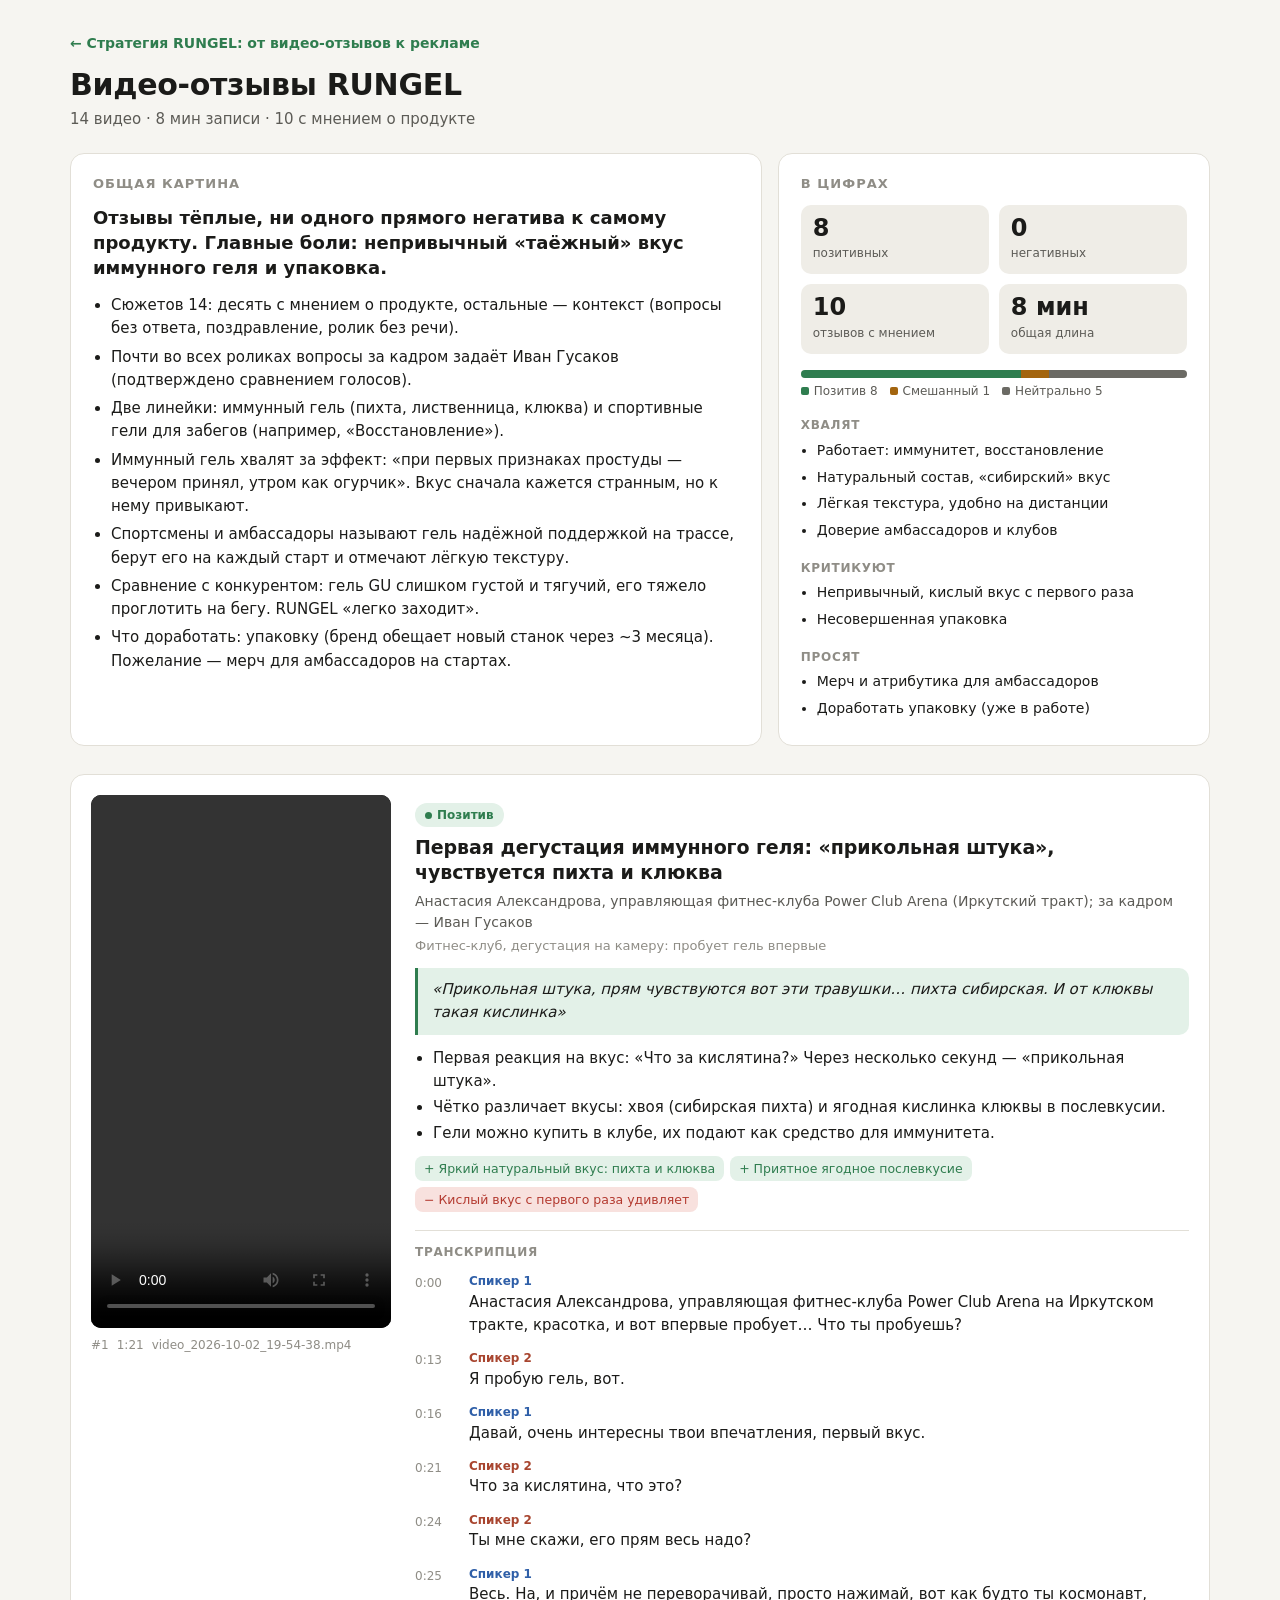
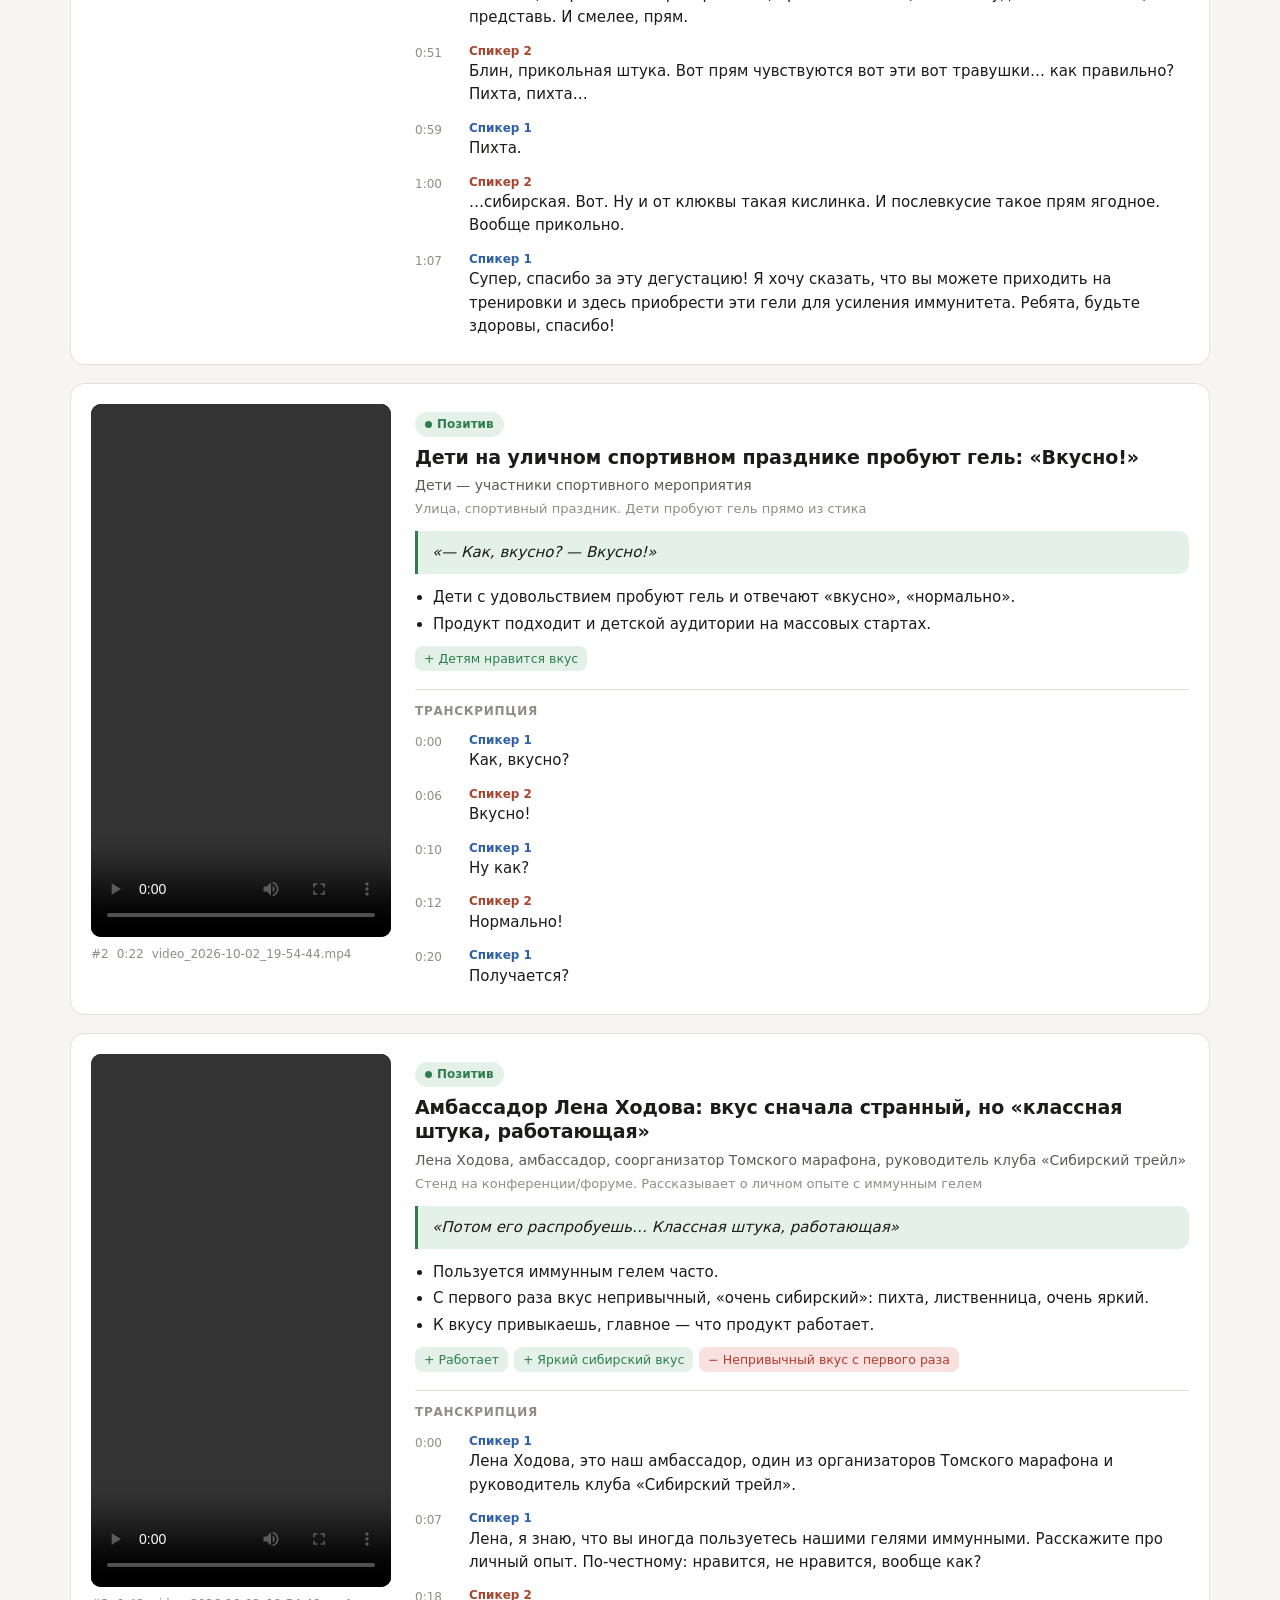
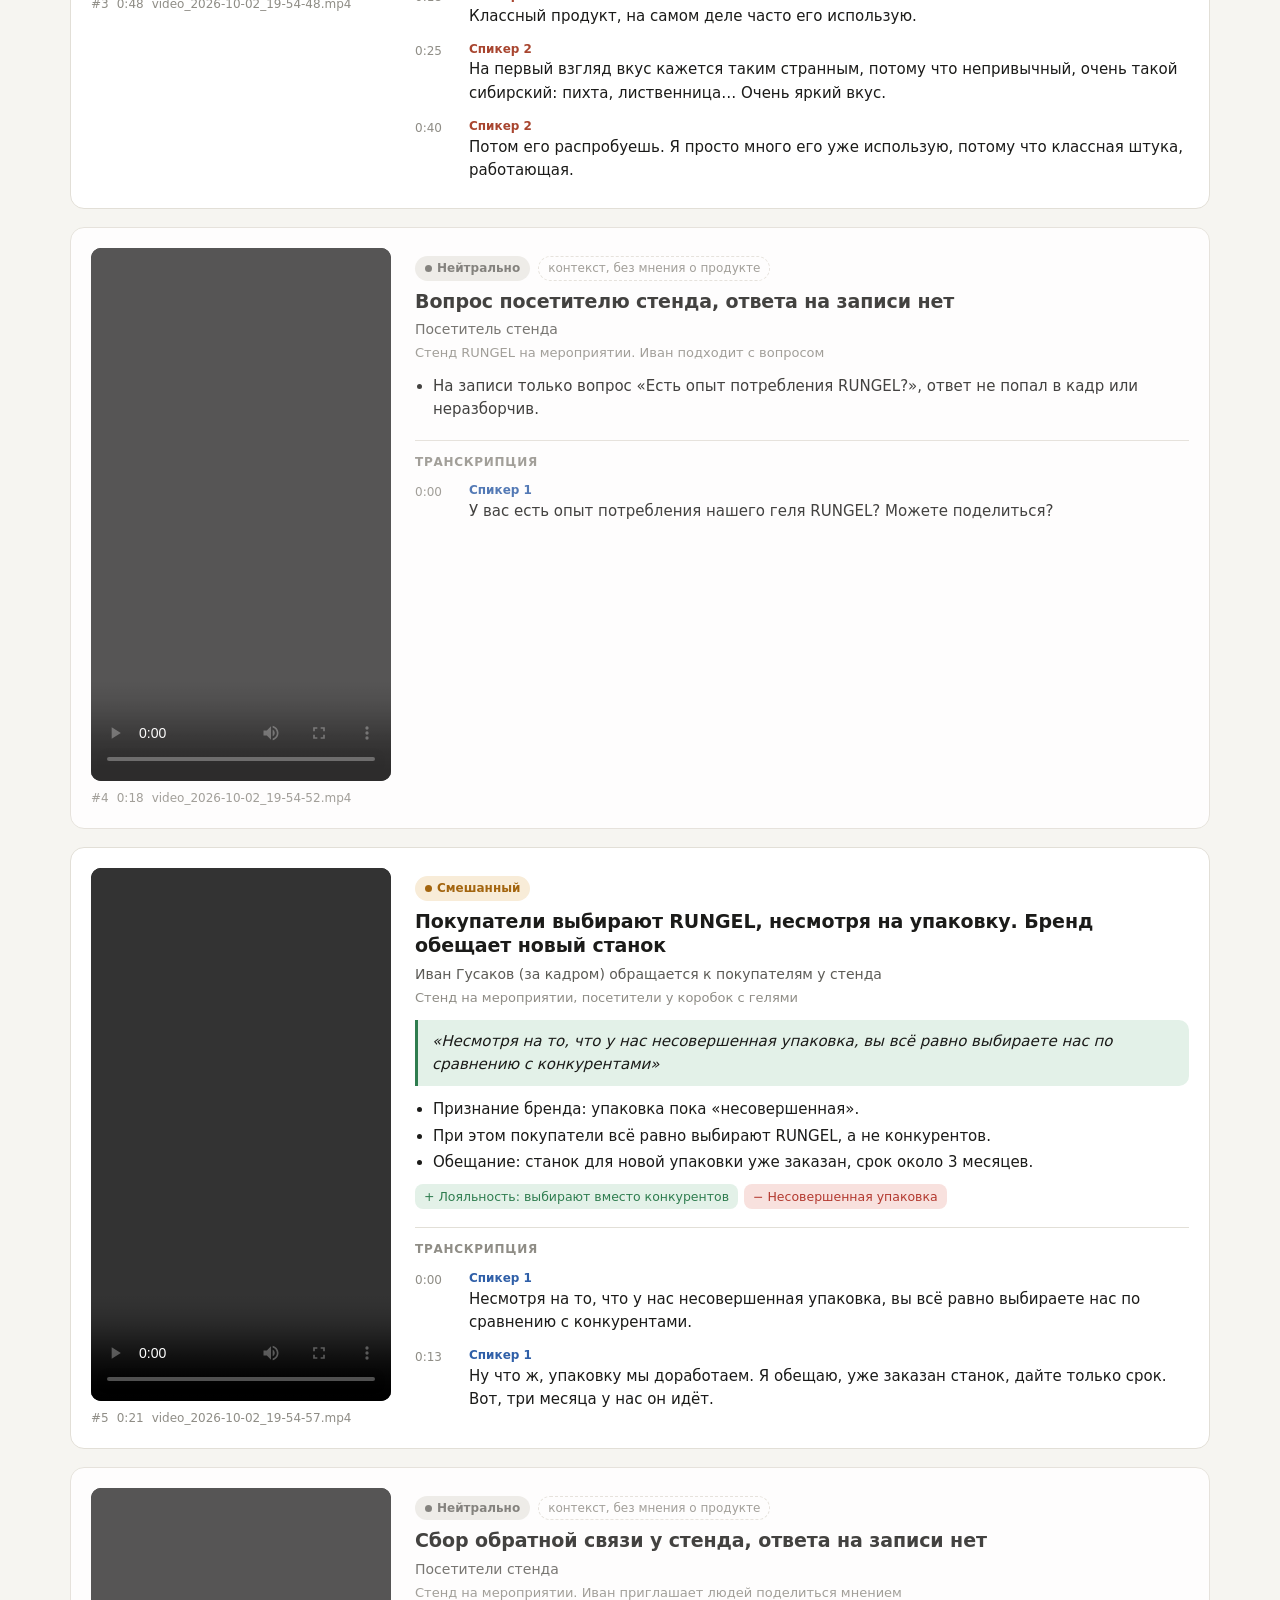
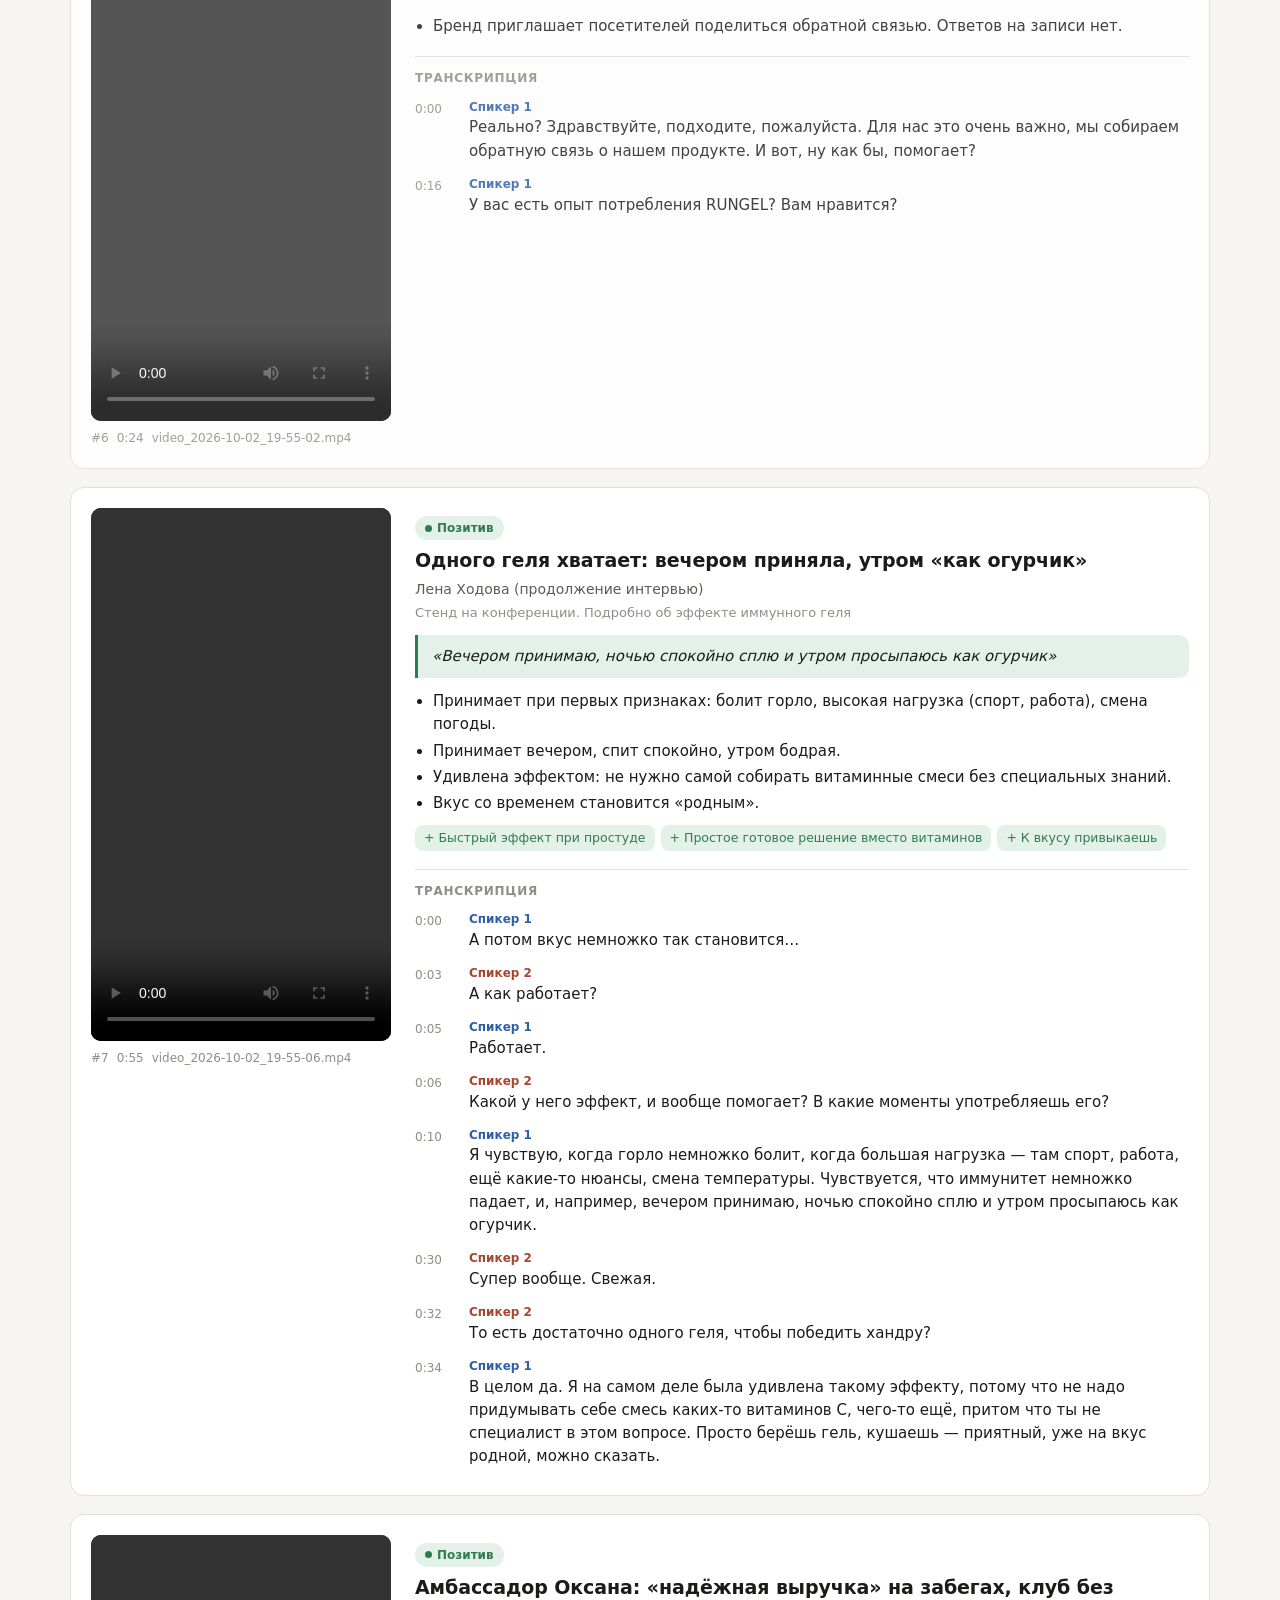
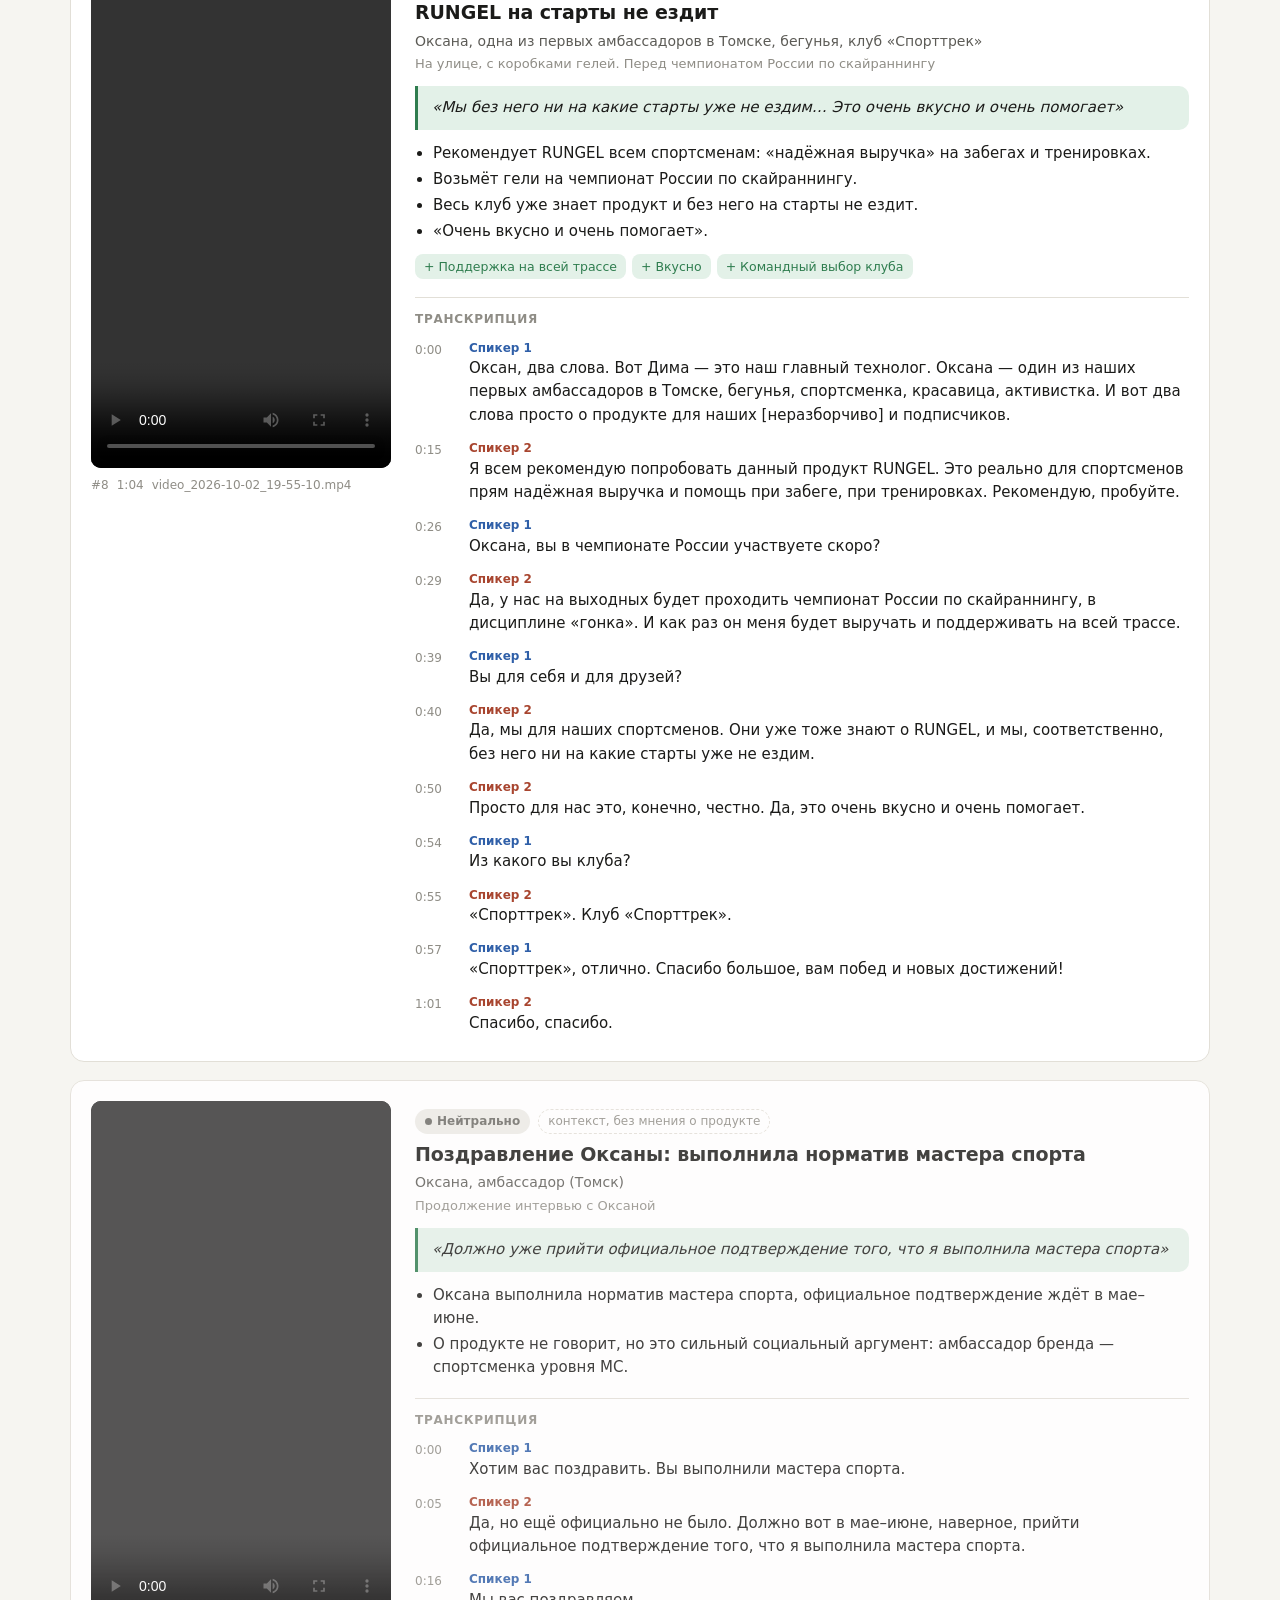
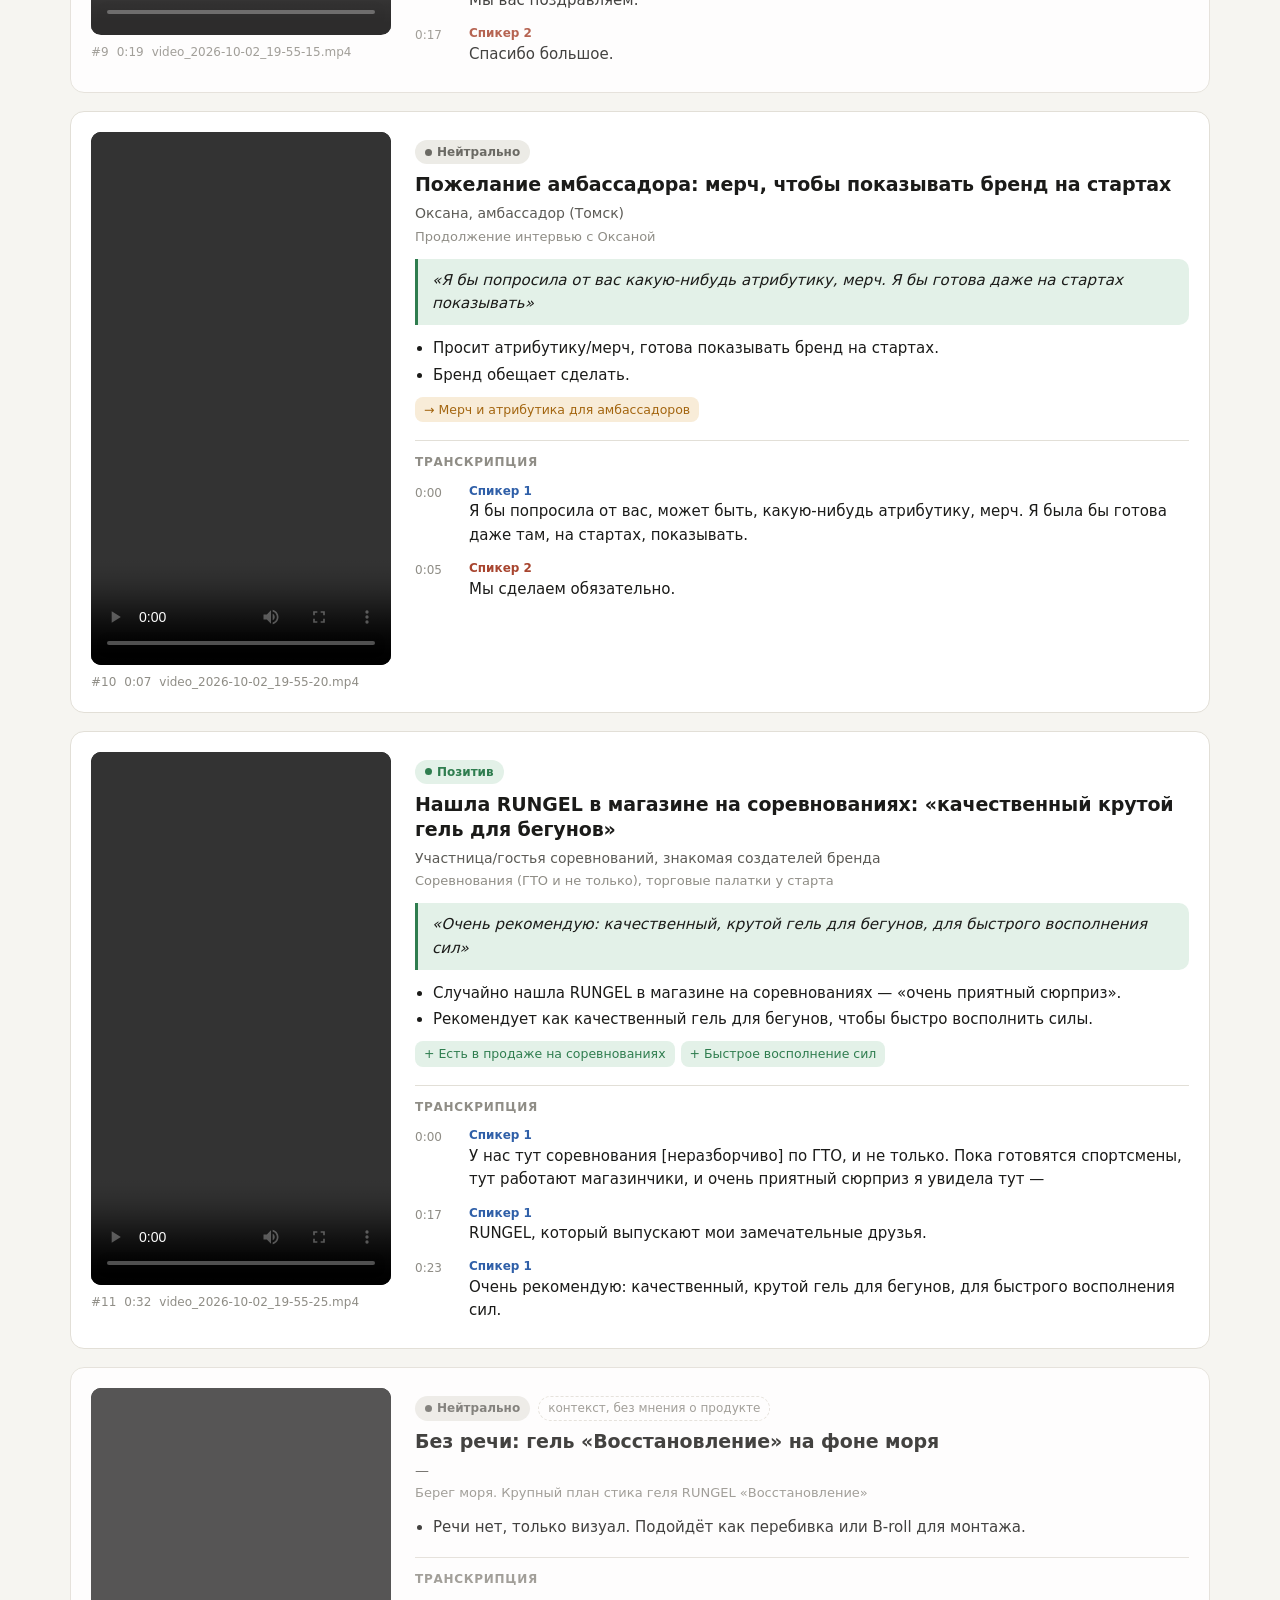
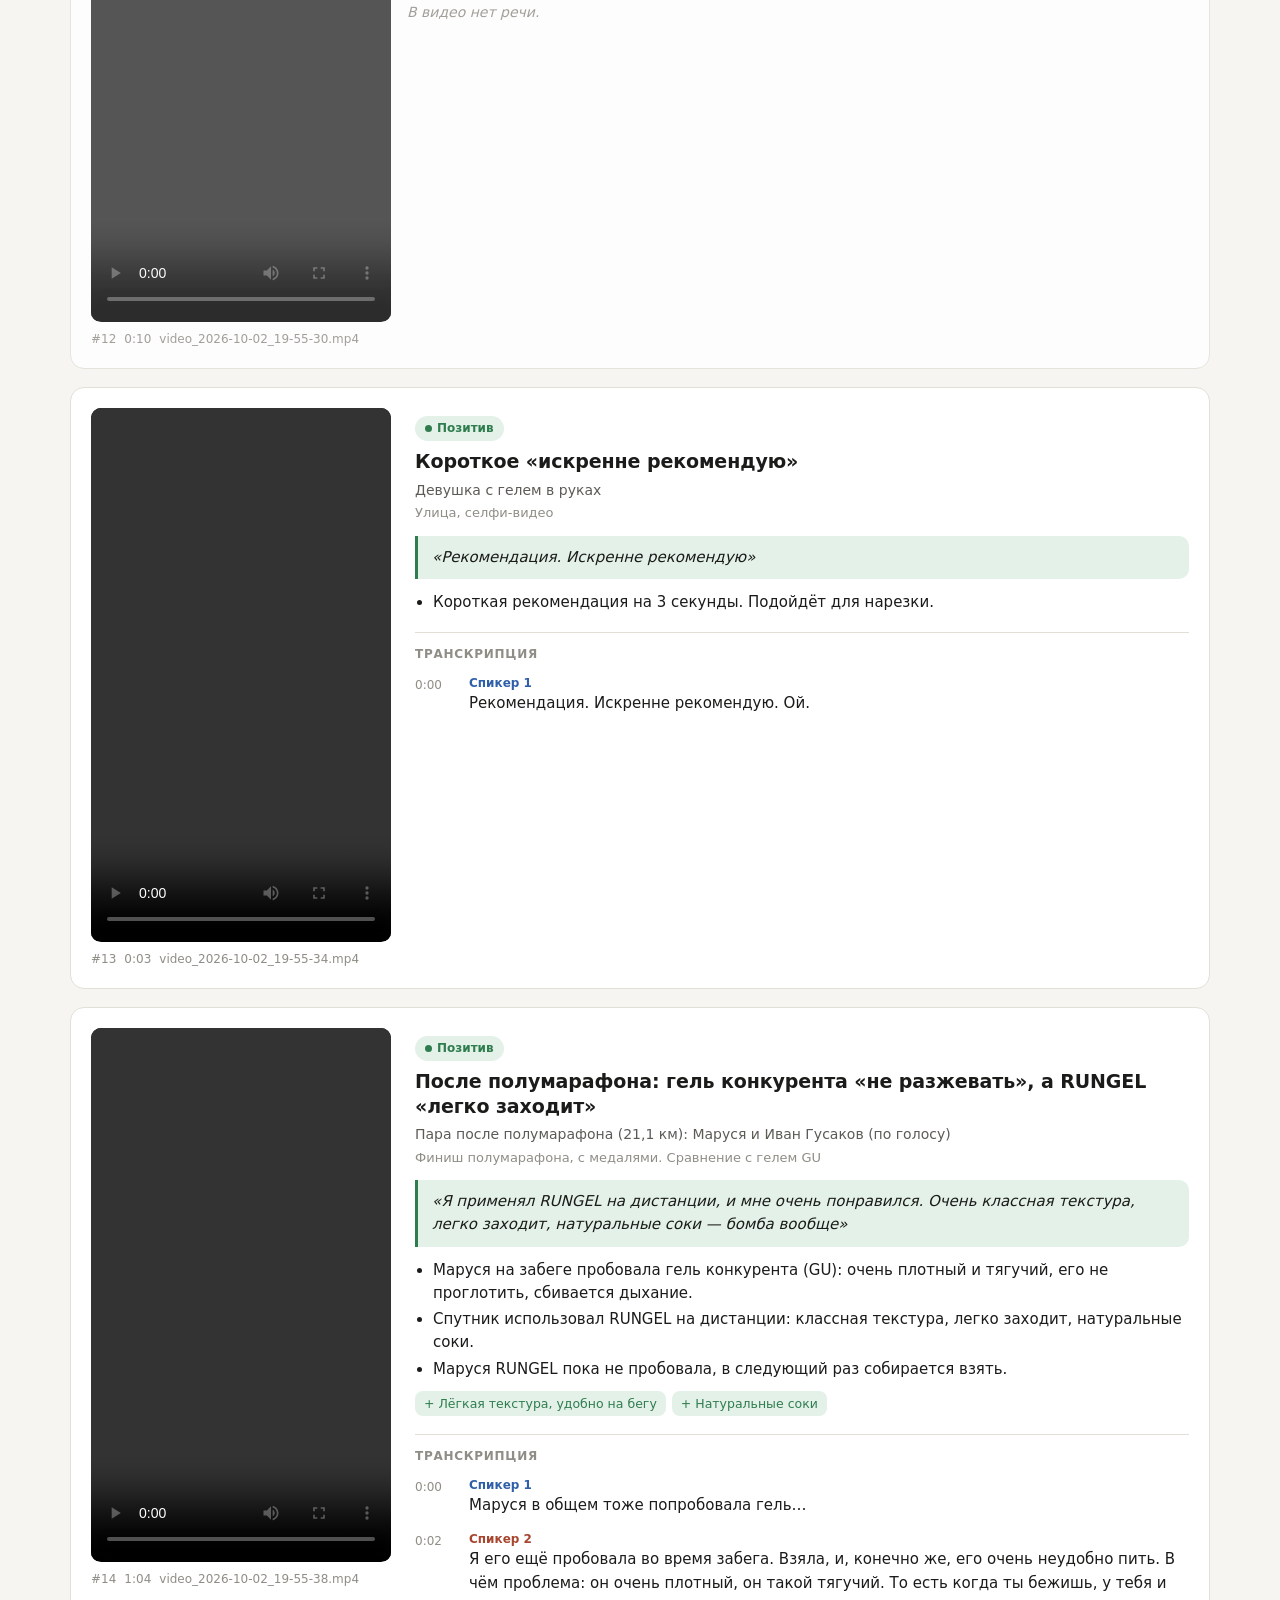
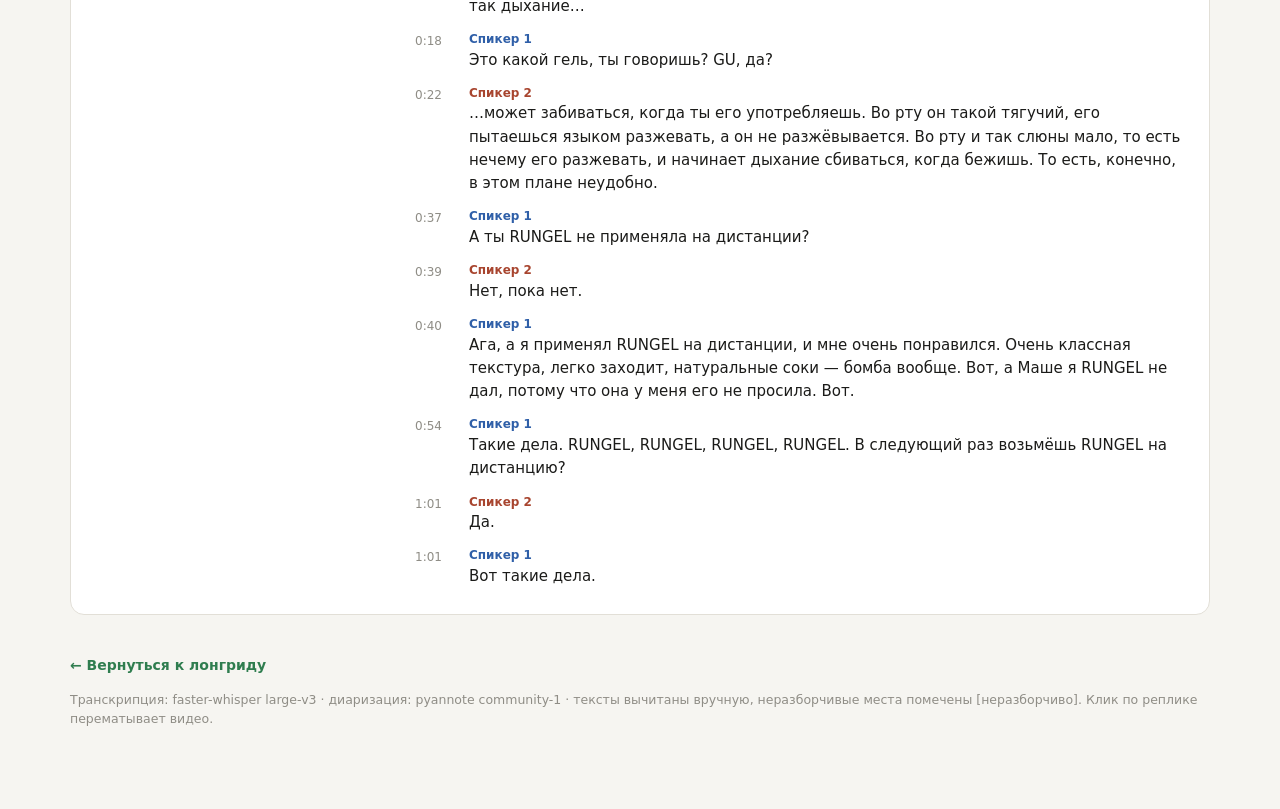
==== reviews.html @ 9565b2be "Главная: лонгрид о стратегии RUNGEL, отзывы вынесены на reviews.html" ====
<!doctype html>
<html lang="ru">
<head>
<meta charset="utf-8">
<meta name="viewport" content="width=device-width, initial-scale=1">
<title>Отзывы RUNGEL</title>
<style>
:root{
  --bg:#f6f5f1; --surface:#ffffff; --surface-2:#efede7; --ink:#1b1b19; --ink-2:#5c5b56; --ink-3:#8f8d86;
  --line:#e2dfd7; --accent:#2f7d4f; --accent-soft:#e3f1e8;
  --pos:#2f7d4f; --pos-bg:#e3f1e8; --neu:#6b6a64; --neu-bg:#ecebe6; --mix:#a3650f; --mix-bg:#f8ecd8; --neg:#b3392f; --neg-bg:#f8e1de;
  --spA:#2f5fa8; --spB:#a8452f; --spC:#6d3fa3;
  --hl:#fff3c4;
  --radius:14px;
}
@media (prefers-color-scheme: dark){
  :root:not([data-theme="light"]){
    --bg:#141413; --surface:#1d1d1b; --surface-2:#262624; --ink:#ecebe6; --ink-2:#b0aea7; --ink-3:#7d7b75;
    --line:#2f2f2c; --accent:#6cc28f; --accent-soft:#1f3328;
    --pos:#6cc28f; --pos-bg:#1f3328; --neu:#a9a7a0; --neu-bg:#2a2a27; --mix:#e0a54f; --mix-bg:#3a2e1b; --neg:#ea7a70; --neg-bg:#3d2220;
    --spA:#86aef0; --spB:#ef9a82; --spC:#bf9cf0; --hl:#3d3618;
  }
}
:root[data-theme="dark"]{
  --bg:#141413; --surface:#1d1d1b; --surface-2:#262624; --ink:#ecebe6; --ink-2:#b0aea7; --ink-3:#7d7b75;
  --line:#2f2f2c; --accent:#6cc28f; --accent-soft:#1f3328;
  --pos:#6cc28f; --pos-bg:#1f3328; --neu:#a9a7a0; --neu-bg:#2a2a27; --mix:#e0a54f; --mix-bg:#3a2e1b; --neg:#ea7a70; --neg-bg:#3d2220;
  --spA:#86aef0; --spB:#ef9a82; --spC:#bf9cf0; --hl:#3d3618;
}
*{box-sizing:border-box}
html{-webkit-text-size-adjust:100%}
body{margin:0;background:var(--bg);color:var(--ink);font:15px/1.55 system-ui,-apple-system,"Segoe UI",Roboto,sans-serif}
.wrap{max-width:1180px;margin:0 auto;padding:32px 20px 80px}
h1{font-size:30px;line-height:1.15;margin:0;letter-spacing:-.01em}
h2{font-size:13px;text-transform:uppercase;letter-spacing:.08em;color:var(--ink-3);margin:0 0 10px;font-weight:600}
.top{display:flex;justify-content:space-between;align-items:flex-start;gap:16px;margin-bottom:22px}
.sub{color:var(--ink-2);margin-top:6px}

/* overview */
.overview{display:grid;grid-template-columns:1.6fr 1fr;gap:16px;margin-bottom:28px}
.panel{background:var(--surface);border:1px solid var(--line);border-radius:var(--radius);padding:20px 22px}
.headline{font-size:18px;line-height:1.4;font-weight:600;margin:0 0 14px}
.panel ul{margin:0;padding-left:18px}
.panel li{margin:5px 0}
.stats{display:grid;grid-template-columns:repeat(2,1fr);gap:10px;margin-bottom:16px}
.stat{background:var(--surface-2);border-radius:10px;padding:10px 12px}
.stat b{display:block;font-size:24px;line-height:1.1;font-variant-numeric:tabular-nums}
.stat span{font-size:12px;color:var(--ink-2)}
.bar{display:flex;height:8px;border-radius:99px;overflow:hidden;margin:6px 0 4px;background:var(--surface-2)}
.bar i{display:block}
.legend{display:flex;flex-wrap:wrap;gap:4px 12px;font-size:12px;color:var(--ink-2)}
.legend span::before{content:"";display:inline-block;width:8px;height:8px;border-radius:2px;margin-right:5px;background:var(--c)}
.pc{display:grid;grid-template-columns:1fr;gap:12px;margin-top:16px}
.pc h3{font-size:12px;margin:0 0 4px;color:var(--ink-3);font-weight:600;text-transform:uppercase;letter-spacing:.06em}
.pc ul{padding-left:16px;font-size:14px}

/* cards */
.card{display:grid;grid-template-columns:300px 1fr;gap:24px;background:var(--surface);border:1px solid var(--line);border-radius:var(--radius);padding:20px;margin-top:18px}
.card.context{opacity:.82}
.vid{position:sticky;top:20px;align-self:start}
video{width:100%;aspect-ratio:9/16;background:#000;border-radius:10px;display:block;object-fit:contain}
.meta{display:flex;gap:8px;align-items:center;flex-wrap:wrap;font-size:12px;color:var(--ink-3);margin-top:8px}
.num{font-variant-numeric:tabular-nums}
.badge{display:inline-flex;align-items:center;gap:5px;font-size:12px;font-weight:600;border-radius:999px;padding:3px 10px;background:var(--b);color:var(--c)}
.badge::before{content:"";width:7px;height:7px;border-radius:50%;background:var(--c)}
.kind{font-size:12px;border:1px dashed var(--line);border-radius:999px;padding:2px 9px;color:var(--ink-3)}
.card h3{font-size:19px;line-height:1.3;margin:8px 0 6px;letter-spacing:-.005em}
.who{color:var(--ink-2);font-size:14px;margin:0}
.ctx{color:var(--ink-3);font-size:13px;margin:2px 0 12px}
.quote{border-left:3px solid var(--accent);background:var(--accent-soft);padding:10px 14px;border-radius:0 10px 10px 0;margin:12px 0;font-size:15px;font-style:italic}
.points{margin:8px 0;padding-left:18px}
.points li{margin:3px 0}
.pcm{display:flex;flex-wrap:wrap;gap:6px;margin:10px 0}
.pcm span{font-size:12.5px;border-radius:8px;padding:3px 9px}
.pcm .p{background:var(--pos-bg);color:var(--pos)}
.pcm .m{background:var(--neg-bg);color:var(--neg)}
.pcm .w{background:var(--mix-bg);color:var(--mix)}
.trh{font-size:12px;text-transform:uppercase;letter-spacing:.06em;color:var(--ink-3);margin:18px 0 4px;padding-top:12px;border-top:1px solid var(--line);font-weight:600}
.tr{margin:0 -8px}
.seg{display:grid;grid-template-columns:44px 1fr;gap:10px;padding:6px 8px;border-radius:8px;cursor:pointer;transition:background .12s}
.seg:hover{background:var(--surface-2)}
.seg.on{background:var(--hl)}
.seg time{font-size:12px;color:var(--ink-3);padding-top:2px;font-variant-numeric:tabular-nums}
.seg b{font-size:12px;font-weight:600;color:var(--sp);display:block}
.seg p{margin:0}
.empty{color:var(--ink-3);font-style:italic;font-size:14px}
.back{display:inline-block;margin-bottom:12px;font-size:14px;font-weight:600;color:var(--accent);text-decoration:none;border-bottom:1px solid transparent}
.back:hover{border-bottom-color:var(--accent)}
.card{scroll-margin-top:20px}
.card:target{outline:2px solid var(--accent);outline-offset:3px}
footer{margin-top:40px;color:var(--ink-3);font-size:12.5px}

@media (max-width:860px){
  .overview{grid-template-columns:1fr}
  .card{grid-template-columns:1fr;gap:14px;padding:16px}
  .vid{position:static;max-width:300px;width:100%;margin:0 auto}
  .wrap{padding:20px 16px 60px}
  h1{font-size:24px}
}
</style>
</head>
<body>
<div class="wrap">
  <div class="top">
    <div>
      <a class="back" href="./">← Стратегия RUNGEL: от видео-отзывов к рекламе</a>
      <h1>Видео-отзывы RUNGEL</h1>
      <div class="sub" id="sub"></div>
    </div>
  </div>

  <section class="overview">
    <div class="panel">
      <h2>Общая картина</h2>
      <p class="headline" id="headline"></p>
      <ul id="opoints"></ul>
    </div>
    <div class="panel">
      <h2>В цифрах</h2>
      <div class="stats" id="stats"></div>
      <div class="bar" id="bar"></div>
      <div class="legend" id="legend"></div>
      <div class="pc" id="pc"></div>
    </div>
  </section>

  <main id="list"></main>
  <footer><a class="back" href="./">← Вернуться к лонгриду</a><br>Транскрипция: faster-whisper large-v3 · диаризация: pyannote community-1 · тексты вычитаны вручную, неразборчивые места помечены [неразборчиво]. Клик по реплике перематывает видео.</footer>
</div>

<script>
const DATA = {"product": "RUNGEL", "overview": {"headline": "Отзывы тёплые, ни одного прямого негатива к самому продукту. Главные боли: непривычный «таёжный» вкус иммунного геля и упаковка.", "points": ["Сюжетов 14: десять с мнением о продукте, остальные — контекст (вопросы без ответа, поздравление, ролик без речи).", "Почти во всех роликах вопросы за кадром задаёт Иван Гусаков (подтверждено сравнением голосов).", "Две линейки: иммунный гель (пихта, лиственница, клюква) и спортивные гели для забегов (например, «Восстановление»).", "Иммунный гель хвалят за эффект: «при первых признаках простуды — вечером принял, утром как огурчик». Вкус сначала кажется странным, но к нему привыкают.", "Спортсмены и амбассадоры называют гель надёжной поддержкой на трассе, берут его на каждый старт и отмечают лёгкую текстуру.", "Сравнение с конкурентом: гель GU слишком густой и тягучий, его тяжело проглотить на бегу. RUNGEL «легко заходит».", "Что доработать: упаковку (бренд обещает новый станок через ~3 месяца). Пожелание — мерч для амбассадоров на стартах."], "pros": ["Работает: иммунитет, восстановление", "Натуральный состав, «сибирский» вкус", "Лёгкая текстура, удобно на дистанции", "Доверие амбассадоров и клубов"], "cons": ["Непривычный, кислый вкус с первого раза", "Несовершенная упаковка"], "wishes": ["Мерч и атрибутика для амбассадоров", "Доработать упаковку (уже в работе)"]}, "reviews": [{"id": "video_2026-10-02_19-54-38", "kind": "review", "title": "Первая дегустация иммунного геля: «прикольная штука», чувствуется пихта и клюква", "sentiment": "positive", "who": "Анастасия Александрова, управляющая фитнес-клуба Power Club Arena (Иркутский тракт); за кадром — Иван Гусаков", "context": "Фитнес-клуб, дегустация на камеру: пробует гель впервые", "points": ["Первая реакция на вкус: «Что за кислятина?» Через несколько секунд — «прикольная штука».", "Чётко различает вкусы: хвоя (сибирская пихта) и ягодная кислинка клюквы в послевкусии.", "Гели можно купить в клубе, их подают как средство для иммунитета."], "pros": ["Яркий натуральный вкус: пихта и клюква", "Приятное ягодное послевкусие"], "cons": ["Кислый вкус с первого раза удивляет"], "quote": "Прикольная штука, прям чувствуются вот эти травушки… пихта сибирская. И от клюквы такая кислинка", "tags": ["Дегустация", "Вкус", "Иммунитет", "Фитнес-клуб"], "speakers": {"A": "Спикер 1", "B": "Спикер 2"}, "segments": [{"s": 0.7, "e": 12.9, "sp": "A", "t": "Анастасия Александрова, управляющая фитнес-клуба Power Club Arena на Иркутском тракте, красотка, и вот впервые пробует… Что ты пробуешь?"}, {"s": 13.0, "e": 16.6, "sp": "B", "t": "Я пробую гель, вот."}, {"s": 16.6, "e": 21.6, "sp": "A", "t": "Давай, очень интересны твои впечатления, первый вкус."}, {"s": 21.6, "e": 24.4, "sp": "B", "t": "Что за кислятина, что это?"}, {"s": 24.6, "e": 25.8, "sp": "B", "t": "Ты мне скажи, его прям весь надо?"}, {"s": 25.8, "e": 34.3, "sp": "A", "t": "Весь. На, и причём не переворачивай, просто нажимай, вот как будто ты космонавт, представь. И смелее, прям."}, {"s": 51.1, "e": 59.4, "sp": "B", "t": "Блин, прикольная штука. Вот прям чувствуются вот эти вот травушки… как правильно? Пихта, пихта…"}, {"s": 59.4, "e": 60.1, "sp": "A", "t": "Пихта."}, {"s": 60.1, "e": 66.8, "sp": "B", "t": "…сибирская. Вот. Ну и от клюквы такая кислинка. И послевкусие такое прям ягодное. Вообще прикольно."}, {"s": 67.0, "e": 80.5, "sp": "A", "t": "Супер, спасибо за эту дегустацию! Я хочу сказать, что вы можете приходить на тренировки и здесь приобрести эти гели для усиления иммунитета. Ребята, будьте здоровы, спасибо!"}], "file": "media/video_2026-10-02_19-54-38.mp4", "duration": 81.8}, {"id": "video_2026-10-02_19-54-44", "kind": "review", "title": "Дети на уличном спортивном празднике пробуют гель: «Вкусно!»", "sentiment": "positive", "who": "Дети — участники спортивного мероприятия", "context": "Улица, спортивный праздник. Дети пробуют гель прямо из стика", "points": ["Дети с удовольствием пробуют гель и отвечают «вкусно», «нормально».", "Продукт подходит и детской аудитории на массовых стартах."], "pros": ["Детям нравится вкус"], "cons": [], "quote": "— Как, вкусно? — Вкусно!", "tags": ["Дегустация", "Вкус", "Дети", "Мероприятие"], "speakers": {"A": "Спикер 1", "B": "Спикер 2"}, "segments": [{"s": 0.0, "e": 6.0, "sp": "A", "t": "Как, вкусно?"}, {"s": 6.0, "e": 10.0, "sp": "B", "t": "Вкусно!"}, {"s": 10.0, "e": 12.0, "sp": "A", "t": "Ну как?"}, {"s": 12.0, "e": 14.0, "sp": "B", "t": "Нормально!"}, {"s": 20.0, "e": 22.0, "sp": "A", "t": "Получается?"}], "file": "media/video_2026-10-02_19-54-44.mp4", "duration": 22.6}, {"id": "video_2026-10-02_19-54-48", "kind": "review", "title": "Амбассадор Лена Ходова: вкус сначала странный, но «классная штука, работающая»", "sentiment": "positive", "who": "Лена Ходова, амбассадор, соорганизатор Томского марафона, руководитель клуба «Сибирский трейл»", "context": "Стенд на конференции/форуме. Рассказывает о личном опыте с иммунным гелем", "points": ["Пользуется иммунным гелем часто.", "С первого раза вкус непривычный, «очень сибирский»: пихта, лиственница, очень яркий.", "К вкусу привыкаешь, главное — что продукт работает."], "pros": ["Работает", "Яркий сибирский вкус"], "cons": ["Непривычный вкус с первого раза"], "quote": "Потом его распробуешь… Классная штука, работающая", "tags": ["Амбассадор", "Вкус", "Иммунитет", "Эффект"], "speakers": {"A": "Спикер 1", "B": "Спикер 2"}, "segments": [{"s": 0.0, "e": 7.5, "sp": "A", "t": "Лена Ходова, это наш амбассадор, один из организаторов Томского марафона и руководитель клуба «Сибирский трейл»."}, {"s": 7.5, "e": 18.0, "sp": "A", "t": "Лена, я знаю, что вы иногда пользуетесь нашими гелями иммунными. Расскажите про личный опыт. По-честному: нравится, не нравится, вообще как?"}, {"s": 18.3, "e": 22.6, "sp": "B", "t": "Классный продукт, на самом деле часто его использую."}, {"s": 25.4, "e": 40.8, "sp": "B", "t": "На первый взгляд вкус кажется таким странным, потому что непривычный, очень такой сибирский: пихта, лиственница… Очень яркий вкус."}, {"s": 40.8, "e": 48.5, "sp": "B", "t": "Потом его распробуешь. Я просто много его уже использую, потому что классная штука, работающая."}], "file": "media/video_2026-10-02_19-54-48.mp4", "duration": 48.6}, {"id": "video_2026-10-02_19-54-52", "kind": "context", "title": "Вопрос посетителю стенда, ответа на записи нет", "sentiment": "neutral", "who": "Посетитель стенда", "context": "Стенд RUNGEL на мероприятии. Иван подходит с вопросом", "points": ["На записи только вопрос «Есть опыт потребления RUNGEL?», ответ не попал в кадр или неразборчив."], "pros": [], "cons": [], "quote": "", "tags": ["Мероприятие", "Без ответа"], "speakers": {"A": "Спикер 1"}, "segments": [{"s": 0.0, "e": 17.4, "sp": "A", "t": "У вас есть опыт потребления нашего геля RUNGEL? Можете поделиться?"}], "file": "media/video_2026-10-02_19-54-52.mp4", "duration": 18.5}, {"id": "video_2026-10-02_19-54-57", "kind": "review", "title": "Покупатели выбирают RUNGEL, несмотря на упаковку. Бренд обещает новый станок", "sentiment": "mixed", "who": "Иван Гусаков (за кадром) обращается к покупателям у стенда", "context": "Стенд на мероприятии, посетители у коробок с гелями", "points": ["Признание бренда: упаковка пока «несовершенная».", "При этом покупатели всё равно выбирают RUNGEL, а не конкурентов.", "Обещание: станок для новой упаковки уже заказан, срок около 3 месяцев."], "pros": ["Лояльность: выбирают вместо конкурентов"], "cons": ["Несовершенная упаковка"], "quote": "Несмотря на то, что у нас несовершенная упаковка, вы всё равно выбираете нас по сравнению с конкурентами", "tags": ["Упаковка", "Конкуренты", "Мероприятие"], "speakers": {"A": "Спикер 1"}, "segments": [{"s": 0.0, "e": 12.8, "sp": "A", "t": "Несмотря на то, что у нас несовершенная упаковка, вы всё равно выбираете нас по сравнению с конкурентами."}, {"s": 13.9, "e": 20.0, "sp": "A", "t": "Ну что ж, упаковку мы доработаем. Я обещаю, уже заказан станок, дайте только срок. Вот, три месяца у нас он идёт."}], "file": "media/video_2026-10-02_19-54-57.mp4", "duration": 21.1}, {"id": "video_2026-10-02_19-55-02", "kind": "context", "title": "Сбор обратной связи у стенда, ответа на записи нет", "sentiment": "neutral", "who": "Посетители стенда", "context": "Стенд на мероприятии. Иван приглашает людей поделиться мнением", "points": ["Бренд приглашает посетителей поделиться обратной связью. Ответов на записи нет."], "pros": [], "cons": [], "quote": "", "tags": ["Мероприятие", "Без ответа"], "speakers": {"A": "Спикер 1"}, "segments": [{"s": 0.0, "e": 15.2, "sp": "A", "t": "Реально? Здравствуйте, подходите, пожалуйста. Для нас это очень важно, мы собираем обратную связь о нашем продукте. И вот, ну как бы, помогает?"}, {"s": 16.3, "e": 22.0, "sp": "A", "t": "У вас есть опыт потребления RUNGEL? Вам нравится?"}], "file": "media/video_2026-10-02_19-55-02.mp4", "duration": 24.1}, {"id": "video_2026-10-02_19-55-06", "kind": "review", "title": "Одного геля хватает: вечером приняла, утром «как огурчик»", "sentiment": "positive", "who": "Лена Ходова (продолжение интервью)", "context": "Стенд на конференции. Подробно об эффекте иммунного геля", "points": ["Принимает при первых признаках: болит горло, высокая нагрузка (спорт, работа), смена погоды.", "Принимает вечером, спит спокойно, утром бодрая.", "Удивлена эффектом: не нужно самой собирать витаминные смеси без специальных знаний.", "Вкус со временем становится «родным»."], "pros": ["Быстрый эффект при простуде", "Простое готовое решение вместо витаминов", "К вкусу привыкаешь"], "cons": [], "quote": "Вечером принимаю, ночью спокойно сплю и утром просыпаюсь как огурчик", "tags": ["Иммунитет", "Эффект", "Амбассадор", "Вкус"], "speakers": {"A": "Спикер 1", "B": "Спикер 2"}, "segments": [{"s": 0.0, "e": 3.6, "sp": "A", "t": "А потом вкус немножко так становится…"}, {"s": 3.6, "e": 5.1, "sp": "B", "t": "А как работает?"}, {"s": 5.1, "e": 6.4, "sp": "A", "t": "Работает."}, {"s": 6.4, "e": 10.5, "sp": "B", "t": "Какой у него эффект, и вообще помогает? В какие моменты употребляешь его?"}, {"s": 10.5, "e": 30.3, "sp": "A", "t": "Я чувствую, когда горло немножко болит, когда большая нагрузка — там спорт, работа, ещё какие-то нюансы, смена температуры. Чувствуется, что иммунитет немножко падает, и, например, вечером принимаю, ночью спокойно сплю и утром просыпаюсь как огурчик."}, {"s": 30.8, "e": 31.9, "sp": "B", "t": "Супер вообще. Свежая."}, {"s": 32.5, "e": 34.6, "sp": "B", "t": "То есть достаточно одного геля, чтобы победить хандру?"}, {"s": 34.8, "e": 54.1, "sp": "A", "t": "В целом да. Я на самом деле была удивлена такому эффекту, потому что не надо придумывать себе смесь каких-то витаминов C, чего-то ещё, притом что ты не специалист в этом вопросе. Просто берёшь гель, кушаешь — приятный, уже на вкус родной, можно сказать."}], "file": "media/video_2026-10-02_19-55-06.mp4", "duration": 55.9}, {"id": "video_2026-10-02_19-55-10", "kind": "review", "title": "Амбассадор Оксана: «надёжная выручка» на забегах, клуб без RUNGEL на старты не ездит", "sentiment": "positive", "who": "Оксана, одна из первых амбассадоров в Томске, бегунья, клуб «Спорттрек»", "context": "На улице, с коробками гелей. Перед чемпионатом России по скайраннингу", "points": ["Рекомендует RUNGEL всем спортсменам: «надёжная выручка» на забегах и тренировках.", "Возьмёт гели на чемпионат России по скайраннингу.", "Весь клуб уже знает продукт и без него на старты не ездит.", "«Очень вкусно и очень помогает»."], "pros": ["Поддержка на всей трассе", "Вкусно", "Командный выбор клуба"], "cons": [], "quote": "Мы без него ни на какие старты уже не ездим… Это очень вкусно и очень помогает", "tags": ["Амбассадор", "Спорт и забеги", "Эффект", "Вкус"], "speakers": {"A": "Спикер 1", "B": "Спикер 2"}, "segments": [{"s": 0.0, "e": 15.2, "sp": "A", "t": "Оксан, два слова. Вот Дима — это наш главный технолог. Оксана — один из наших первых амбассадоров в Томске, бегунья, спортсменка, красавица, активистка. И вот два слова просто о продукте для наших [неразборчиво] и подписчиков."}, {"s": 15.2, "e": 26.7, "sp": "B", "t": "Я всем рекомендую попробовать данный продукт RUNGEL. Это реально для спортсменов прям надёжная выручка и помощь при забеге, при тренировках. Рекомендую, пробуйте."}, {"s": 26.7, "e": 29.4, "sp": "A", "t": "Оксана, вы в чемпионате России участвуете скоро?"}, {"s": 29.4, "e": 39.0, "sp": "B", "t": "Да, у нас на выходных будет проходить чемпионат России по скайраннингу, в дисциплине «гонка». И как раз он меня будет выручать и поддерживать на всей трассе."}, {"s": 39.0, "e": 40.1, "sp": "A", "t": "Вы для себя и для друзей?"}, {"s": 40.6, "e": 50.0, "sp": "B", "t": "Да, мы для наших спортсменов. Они уже тоже знают о RUNGEL, и мы, соответственно, без него ни на какие старты уже не ездим."}, {"s": 50.1, "e": 54.3, "sp": "B", "t": "Просто для нас это, конечно, честно. Да, это очень вкусно и очень помогает."}, {"s": 54.4, "e": 55.2, "sp": "A", "t": "Из какого вы клуба?"}, {"s": 55.7, "e": 57.2, "sp": "B", "t": "«Спорттрек». Клуб «Спорттрек»."}, {"s": 57.2, "e": 61.9, "sp": "A", "t": "«Спорттрек», отлично. Спасибо большое, вам побед и новых достижений!"}, {"s": 61.9, "e": 62.9, "sp": "B", "t": "Спасибо, спасибо."}], "file": "media/video_2026-10-02_19-55-10.mp4", "duration": 64.0}, {"id": "video_2026-10-02_19-55-15", "kind": "context", "title": "Поздравление Оксаны: выполнила норматив мастера спорта", "sentiment": "neutral", "who": "Оксана, амбассадор (Томск)", "context": "Продолжение интервью с Оксаной", "points": ["Оксана выполнила норматив мастера спорта, официальное подтверждение ждёт в мае–июне.", "О продукте не говорит, но это сильный социальный аргумент: амбассадор бренда — спортсменка уровня МС."], "pros": [], "cons": [], "quote": "Должно уже прийти официальное подтверждение того, что я выполнила мастера спорта", "tags": ["Амбассадор", "Спорт и забеги"], "speakers": {"A": "Спикер 1", "B": "Спикер 2"}, "segments": [{"s": 0.0, "e": 5.9, "sp": "A", "t": "Хотим вас поздравить. Вы выполнили мастера спорта."}, {"s": 5.9, "e": 16.1, "sp": "B", "t": "Да, но ещё официально не было. Должно вот в мае–июне, наверное, прийти официальное подтверждение того, что я выполнила мастера спорта."}, {"s": 16.1, "e": 17.2, "sp": "A", "t": "Мы вас поздравляем."}, {"s": 17.4, "e": 18.4, "sp": "B", "t": "Спасибо большое."}], "file": "media/video_2026-10-02_19-55-15.mp4", "duration": 19.7}, {"id": "video_2026-10-02_19-55-20", "kind": "review", "title": "Пожелание амбассадора: мерч, чтобы показывать бренд на стартах", "sentiment": "neutral", "who": "Оксана, амбассадор (Томск)", "context": "Продолжение интервью с Оксаной", "points": ["Просит атрибутику/мерч, готова показывать бренд на стартах.", "Бренд обещает сделать."], "pros": [], "cons": [], "wishes": ["Мерч и атрибутика для амбассадоров"], "quote": "Я бы попросила от вас какую-нибудь атрибутику, мерч. Я бы готова даже на стартах показывать", "tags": ["Пожелания", "Мерч", "Амбассадор"], "speakers": {"A": "Спикер 1", "B": "Спикер 2"}, "segments": [{"s": 0.0, "e": 5.5, "sp": "A", "t": "Я бы попросила от вас, может быть, какую-нибудь атрибутику, мерч. Я была бы готова даже там, на стартах, показывать."}, {"s": 5.6, "e": 7.0, "sp": "B", "t": "Мы сделаем обязательно."}], "file": "media/video_2026-10-02_19-55-20.mp4", "duration": 7.4}, {"id": "video_2026-10-02_19-55-25", "kind": "review", "title": "Нашла RUNGEL в магазине на соревнованиях: «качественный крутой гель для бегунов»", "sentiment": "positive", "who": "Участница/гостья соревнований, знакомая создателей бренда", "context": "Соревнования (ГТО и не только), торговые палатки у старта", "points": ["Случайно нашла RUNGEL в магазине на соревнованиях — «очень приятный сюрприз».", "Рекомендует как качественный гель для бегунов, чтобы быстро восполнить силы."], "pros": ["Есть в продаже на соревнованиях", "Быстрое восполнение сил"], "cons": [], "quote": "Очень рекомендую: качественный, крутой гель для бегунов, для быстрого восполнения сил", "tags": ["Спорт и забеги", "Эффект", "Продажи на стартах"], "speakers": {"A": "Спикер 1"}, "segments": [{"s": 0.0, "e": 17.0, "sp": "A", "t": "У нас тут соревнования [неразборчиво] по ГТО, и не только. Пока готовятся спортсмены, тут работают магазинчики, и очень приятный сюрприз я увидела тут —"}, {"s": 17.0, "e": 23.0, "sp": "A", "t": "RUNGEL, который выпускают мои замечательные друзья."}, {"s": 23.0, "e": 31.1, "sp": "A", "t": "Очень рекомендую: качественный, крутой гель для бегунов, для быстрого восполнения сил."}], "file": "media/video_2026-10-02_19-55-25.mp4", "duration": 32.3}, {"id": "video_2026-10-02_19-55-30", "kind": "context", "title": "Без речи: гель «Восстановление» на фоне моря", "sentiment": "neutral", "who": "—", "context": "Берег моря. Крупный план стика геля RUNGEL «Восстановление»", "points": ["Речи нет, только визуал. Подойдёт как перебивка или B-roll для монтажа."], "pros": [], "cons": [], "quote": "", "tags": ["Без речи", "B-roll"], "speakers": {}, "segments": [], "file": "media/video_2026-10-02_19-55-30.mp4", "duration": 10.3}, {"id": "video_2026-10-02_19-55-34", "kind": "review", "title": "Короткое «искренне рекомендую»", "sentiment": "positive", "who": "Девушка с гелем в руках", "context": "Улица, селфи-видео", "points": ["Короткая рекомендация на 3 секунды. Подойдёт для нарезки."], "pros": [], "cons": [], "quote": "Рекомендация. Искренне рекомендую", "tags": ["Рекомендация"], "speakers": {"A": "Спикер 1"}, "segments": [{"s": 0.0, "e": 2.9, "sp": "A", "t": "Рекомендация. Искренне рекомендую. Ой."}], "file": "media/video_2026-10-02_19-55-34.mp4", "duration": 3.6}, {"id": "video_2026-10-02_19-55-38", "kind": "review", "title": "После полумарафона: гель конкурента «не разжевать», а RUNGEL «легко заходит»", "sentiment": "positive", "who": "Пара после полумарафона (21,1 км): Маруся и Иван Гусаков (по голосу)", "context": "Финиш полумарафона, с медалями. Сравнение с гелем GU", "points": ["Маруся на забеге пробовала гель конкурента (GU): очень плотный и тягучий, его не проглотить, сбивается дыхание.", "Спутник использовал RUNGEL на дистанции: классная текстура, легко заходит, натуральные соки.", "Маруся RUNGEL пока не пробовала, в следующий раз собирается взять."], "pros": ["Лёгкая текстура, удобно на бегу", "Натуральные соки"], "cons": [], "quote": "Я применял RUNGEL на дистанции, и мне очень понравился. Очень классная текстура, легко заходит, натуральные соки — бомба вообще", "tags": ["Спорт и забеги", "Текстура", "Конкуренты"], "speakers": {"B": "Спикер 1", "A": "Спикер 2"}, "segments": [{"s": 0.0, "e": 2.0, "sp": "B", "t": "Маруся в общем тоже попробовала гель…"}, {"s": 2.0, "e": 18.0, "sp": "A", "t": "Я его ещё пробовала во время забега. Взяла, и, конечно же, его очень неудобно пить. В чём проблема: он очень плотный, он такой тягучий. То есть когда ты бежишь, у тебя и так дыхание…"}, {"s": 18.0, "e": 22.0, "sp": "B", "t": "Это какой гель, ты говоришь? GU, да?"}, {"s": 22.0, "e": 37.5, "sp": "A", "t": "…может забиваться, когда ты его употребляешь. Во рту он такой тягучий, его пытаешься языком разжевать, а он не разжёвывается. Во рту и так слюны мало, то есть нечему его разжевать, и начинает дыхание сбиваться, когда бежишь. То есть, конечно, в этом плане неудобно."}, {"s": 37.7, "e": 39.3, "sp": "B", "t": "А ты RUNGEL не применяла на дистанции?"}, {"s": 39.9, "e": 40.7, "sp": "A", "t": "Нет, пока нет."}, {"s": 40.7, "e": 54.0, "sp": "B", "t": "Ага, а я применял RUNGEL на дистанции, и мне очень понравился. Очень классная текстура, легко заходит, натуральные соки — бомба вообще. Вот, а Маше я RUNGEL не дал, потому что она у меня его не просила. Вот."}, {"s": 54.0, "e": 60.4, "sp": "B", "t": "Такие дела. RUNGEL, RUNGEL, RUNGEL, RUNGEL. В следующий раз возьмёшь RUNGEL на дистанцию?"}, {"s": 61.0, "e": 61.2, "sp": "A", "t": "Да."}, {"s": 61.2, "e": 63.3, "sp": "B", "t": "Вот такие дела."}], "file": "media/video_2026-10-02_19-55-38.mp4", "duration": 64.2}]};
const SENT = {
  positive:{label:"Позитив", c:"--pos", b:"--pos-bg"},
  mixed:{label:"Смешанный", c:"--mix", b:"--mix-bg"},
  neutral:{label:"Нейтрально", c:"--neu", b:"--neu-bg"},
  negative:{label:"Негатив", c:"--neg", b:"--neg-bg"}
};
const SPC = ["--spA","--spB","--spC"];
const $ = s => document.querySelector(s);
const esc = s => String(s).replace(/[&<>"]/g, c => ({"&":"&amp;","<":"&lt;",">":"&gt;",'"':"&quot;"}[c]));
const fmt = t => { t = Math.floor(t); return Math.floor(t/60) + ":" + String(t%60).padStart(2,"0"); };

const R = DATA.reviews;
const O = DATA.overview;
const total = R.reduce((a,r)=>a+(r.duration||0),0);
const reviewsN = R.filter(r=>r.kind==="review").length;
$("#sub").textContent = `${R.length} видео · ${Math.round(total/60)} мин записи · ${reviewsN} с мнением о продукте`;
$("#headline").textContent = O.headline;
$("#opoints").innerHTML = O.points.map(p=>`<li>${esc(p)}</li>`).join("");

const cnt = {}; R.forEach(r=>cnt[r.sentiment]=(cnt[r.sentiment]||0)+1);
$("#stats").innerHTML = [
  [cnt.positive||0, "позитивных"],
  [cnt.negative||0, "негативных"],
  [reviewsN, "отзывов с мнением"],
  [Math.round(total/60)+" мин", "общая длина"]
].map(([b,s])=>`<div class="stat"><b>${b}</b><span>${s}</span></div>`).join("");
const order = ["positive","mixed","neutral","negative"];
$("#bar").innerHTML = order.filter(k=>cnt[k]).map(k=>`<i style="width:${cnt[k]/R.length*100}%;background:var(${SENT[k].c})" title="${SENT[k].label}: ${cnt[k]}"></i>`).join("");
$("#legend").innerHTML = order.filter(k=>cnt[k]).map(k=>`<span style="--c:var(${SENT[k].c})">${SENT[k].label} ${cnt[k]}</span>`).join("");
const list = (t,a)=>a&&a.length?`<div><h3>${t}</h3><ul>${a.map(x=>`<li>${esc(x)}</li>`).join("")}</ul></div>`:"";
$("#pc").innerHTML = list("Хвалят", O.pros) + list("Критикуют", O.cons) + list("Просят", O.wishes);

/* cards */
function card(r, i){
  const S = SENT[r.sentiment];
  const spk = Object.keys(r.speakers||{});
  const pcm = [...(r.pros||[]).map(x=>`<span class="p">+ ${esc(x)}</span>`), ...(r.cons||[]).map(x=>`<span class="m">− ${esc(x)}</span>`), ...(r.wishes||[]).map(x=>`<span class="w">→ ${esc(x)}</span>`)].join("");
  const segs = r.segments.length ? r.segments.map((s,j)=>{
    const color = SPC[spk.indexOf(s.sp)] || SPC[0];
    return `<div class="seg" data-s="${s.s}" data-e="${s.e}" style="--sp:var(${color})"><time>${fmt(s.s)}</time><div><b>${esc(r.speakers[s.sp]||s.sp)}</b><p>${esc(s.t)}</p></div></div>`;
  }).join("") : `<p class="empty">В видео нет речи.</p>`;
  return `<article class="card ${r.kind}" id="${r.id}">
    <div class="vid">
      <video src="${esc(r.file)}" controls preload="metadata" playsinline></video>
      <div class="meta"><span class="num">#${i+1}</span><span class="num">${fmt(r.duration)}</span><span>${esc(r.file.split("/").pop())}</span></div>
    </div>
    <div>
      <div class="meta"><span class="badge" style="--c:var(${S.c});--b:var(${S.b})">${S.label}</span>${r.kind==="context"?`<span class="kind">контекст, без мнения о продукте</span>`:""}</div>
      <h3>${esc(r.title)}</h3>
      <p class="who">${esc(r.who)}</p>
      <p class="ctx">${esc(r.context)}</p>
      ${r.quote?`<blockquote class="quote">«${esc(r.quote)}»</blockquote>`:""}
      <ul class="points">${r.points.map(p=>`<li>${esc(p)}</li>`).join("")}</ul>
      ${pcm?`<div class="pcm">${pcm}</div>`:""}
      <h4 class="trh">Транскрипция</h4>
      <div class="tr">${segs}</div>
    </div>
  </article>`;
}
$("#list").innerHTML = R.map(card).join("");
function bind(){
  document.querySelectorAll(".card").forEach(c=>{
    const v = c.querySelector("video"), segs = [...c.querySelectorAll(".seg")];
    segs.forEach(s=>s.onclick=()=>{ v.currentTime=+s.dataset.s; v.play(); });
    v.addEventListener("play", ()=>document.querySelectorAll("video").forEach(o=>o!==v&&o.pause()));
    v.addEventListener("timeupdate", ()=>{
      const t = v.currentTime;
      segs.forEach(s=>s.classList.toggle("on", t>=+s.dataset.s && t<+s.dataset.e+0.3));
    });
  });
}
bind();
if (location.hash) { const t = document.getElementById(decodeURIComponent(location.hash.slice(1))); if (t) t.scrollIntoView(); }
</script>
</body>
</html>
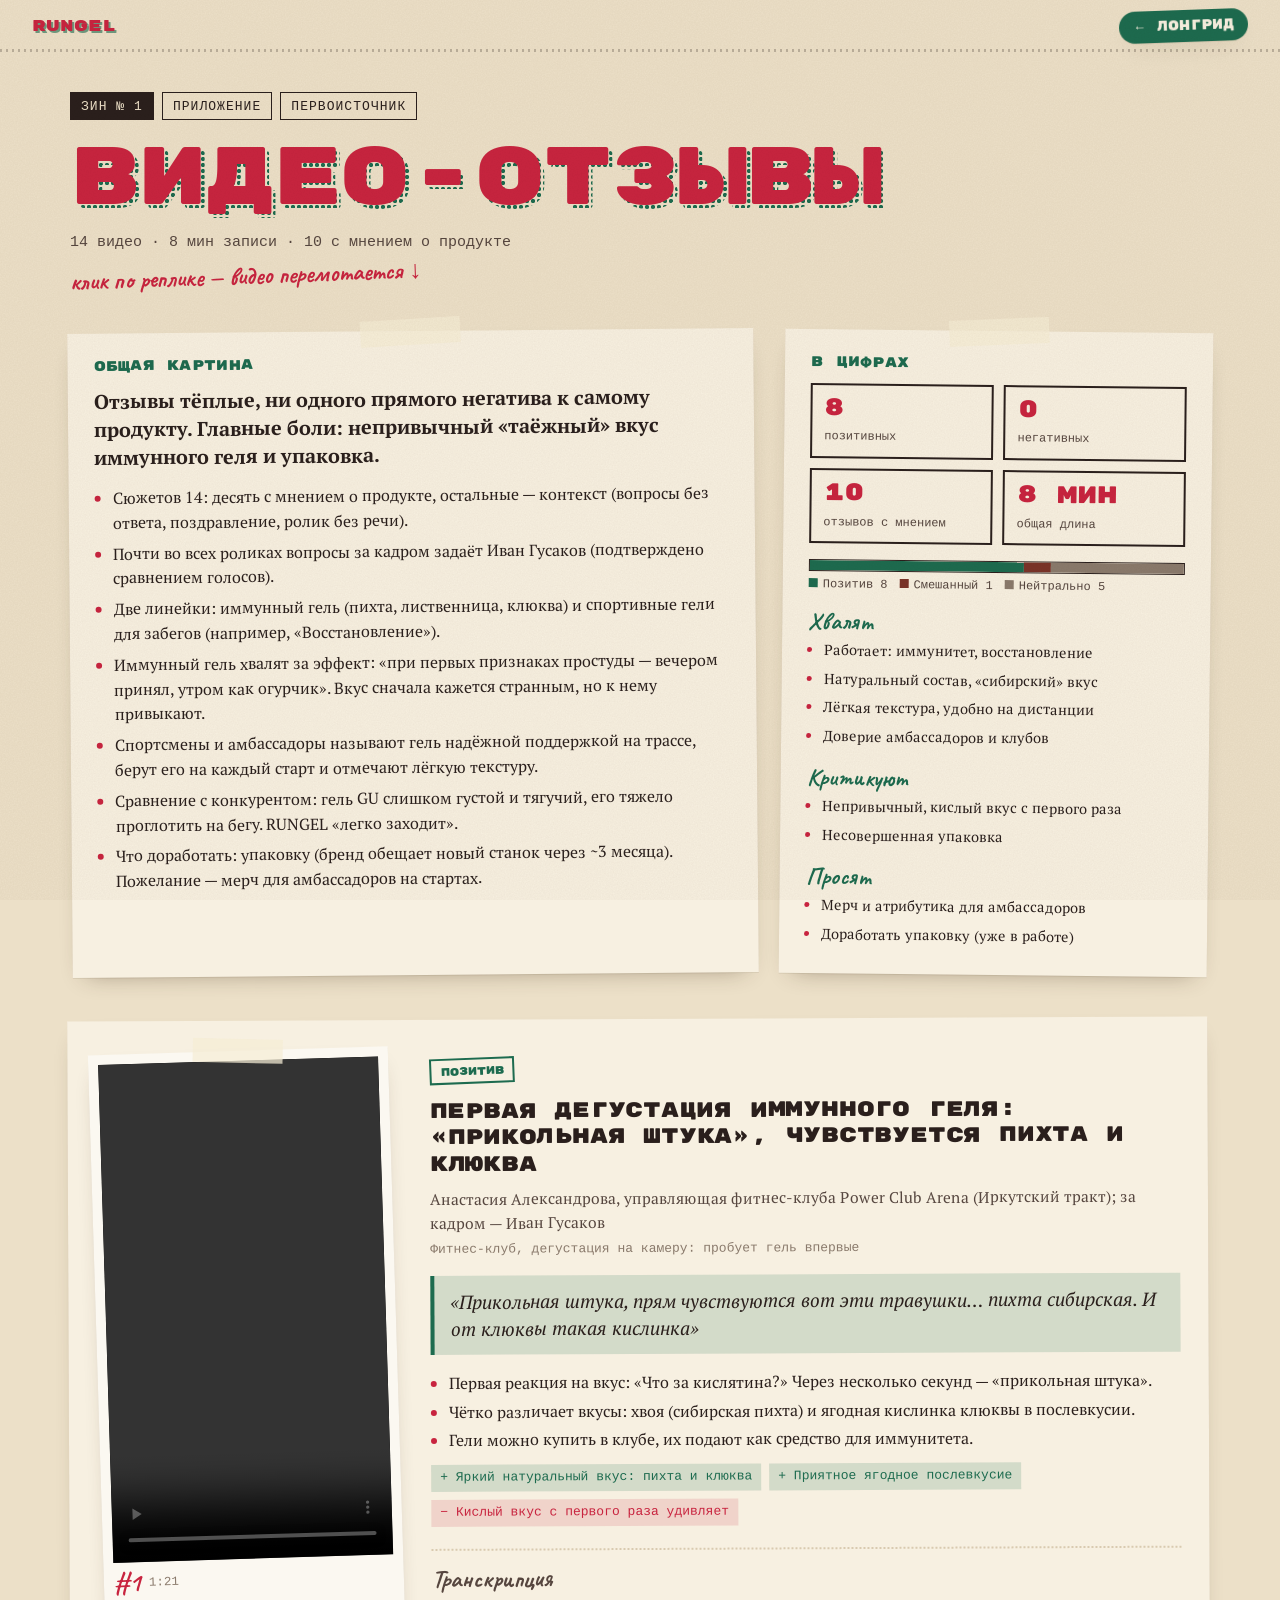
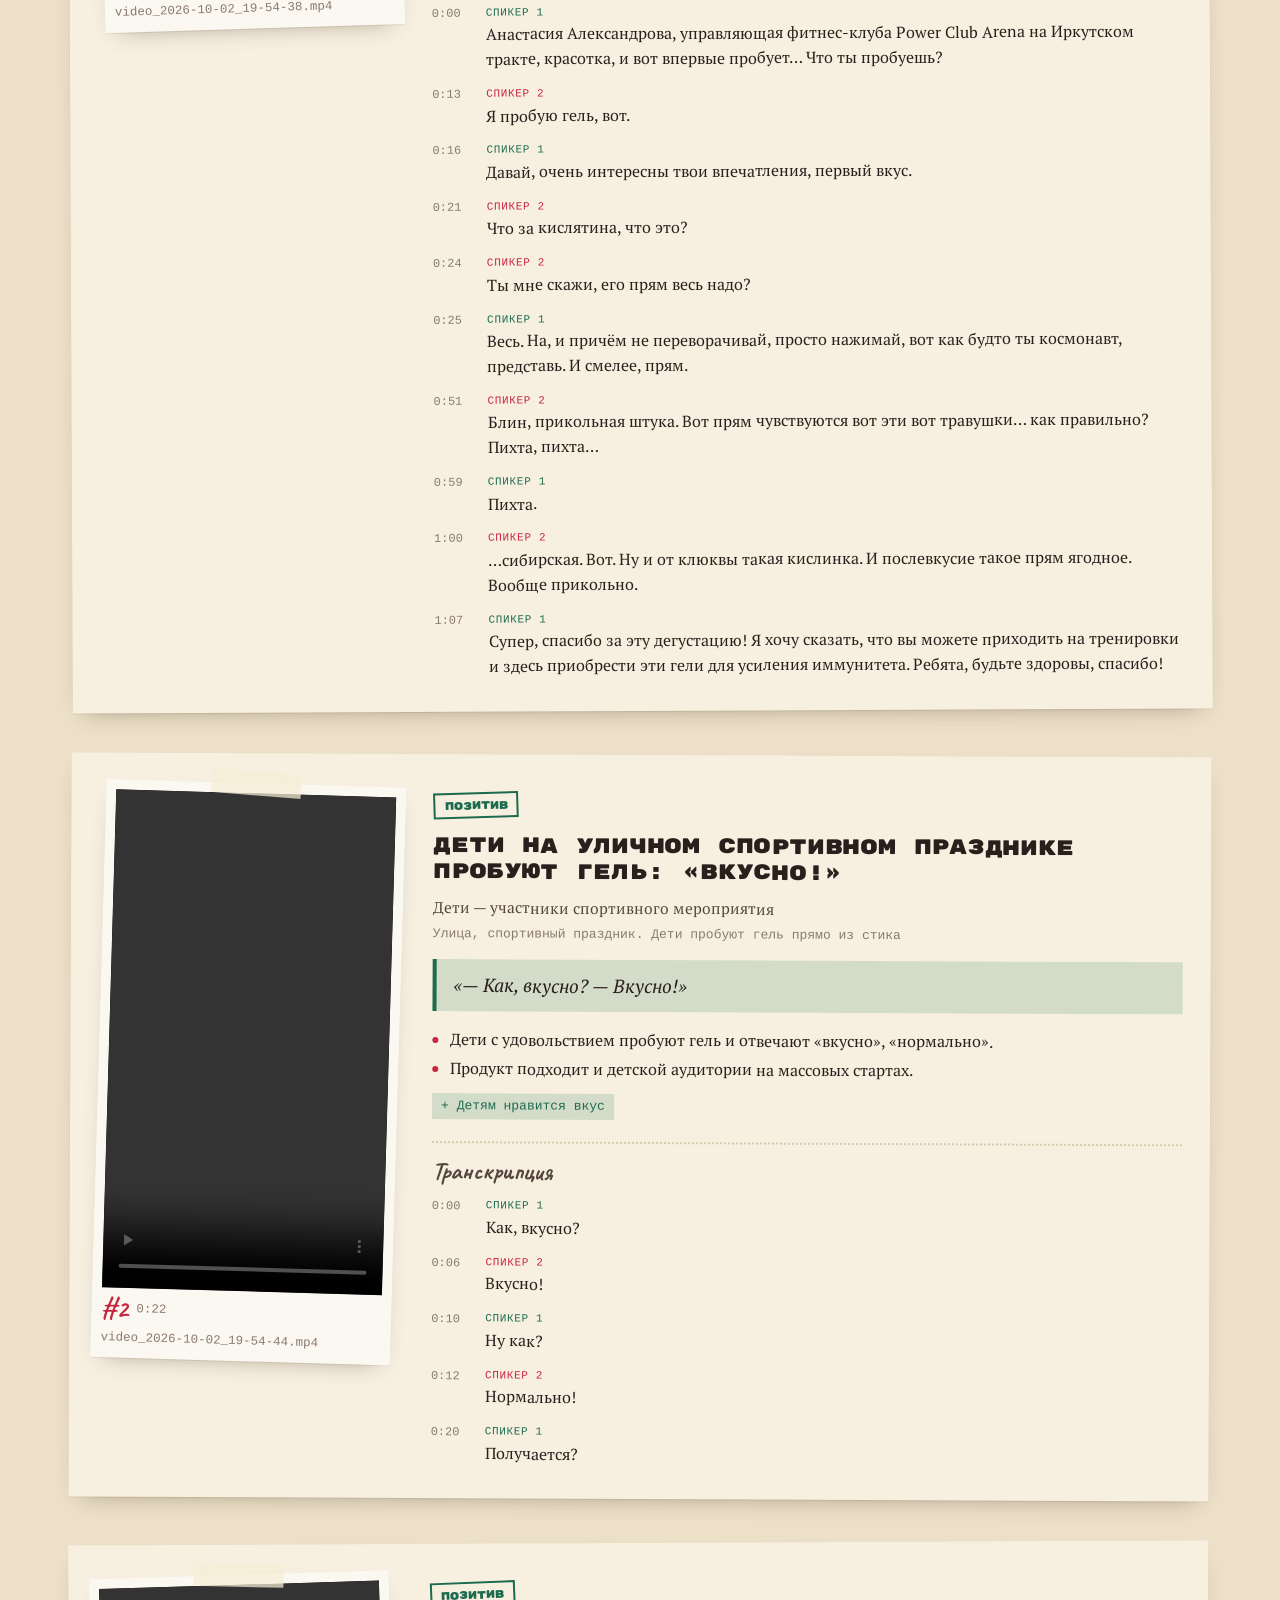
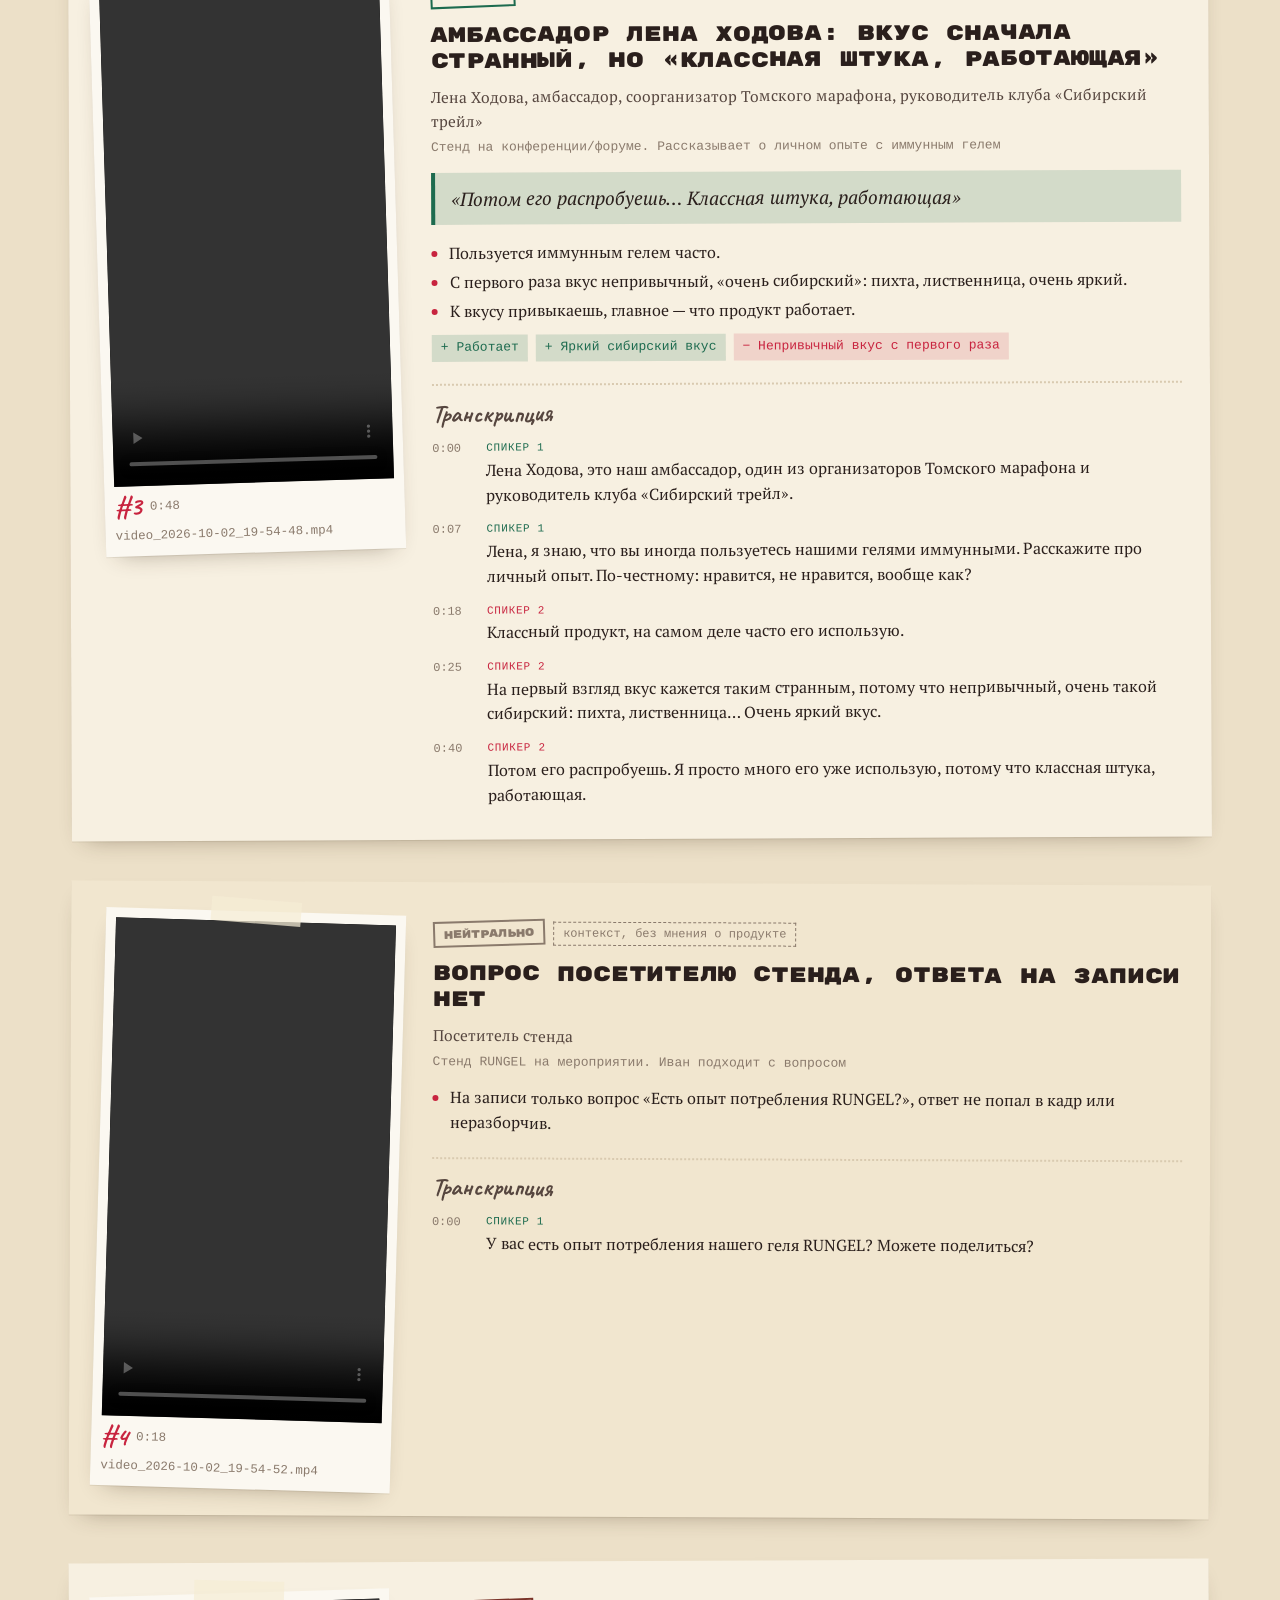
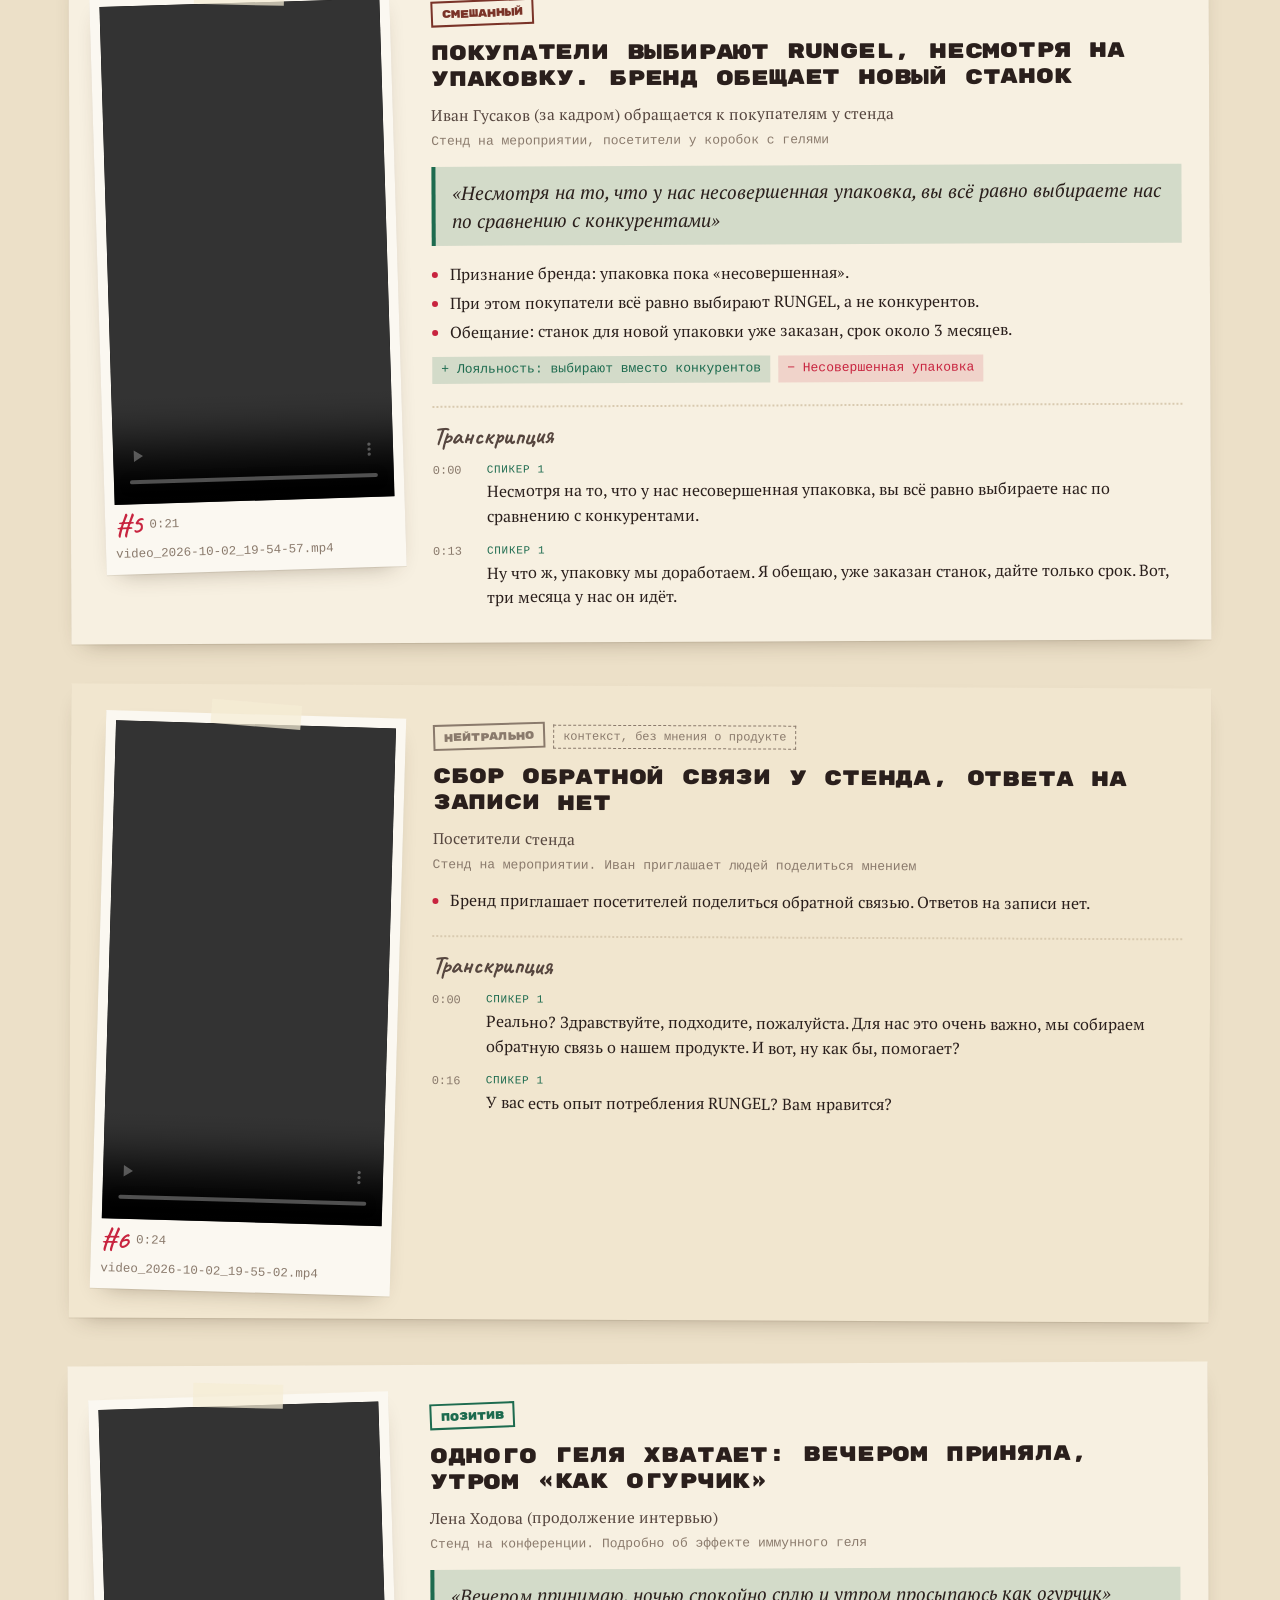
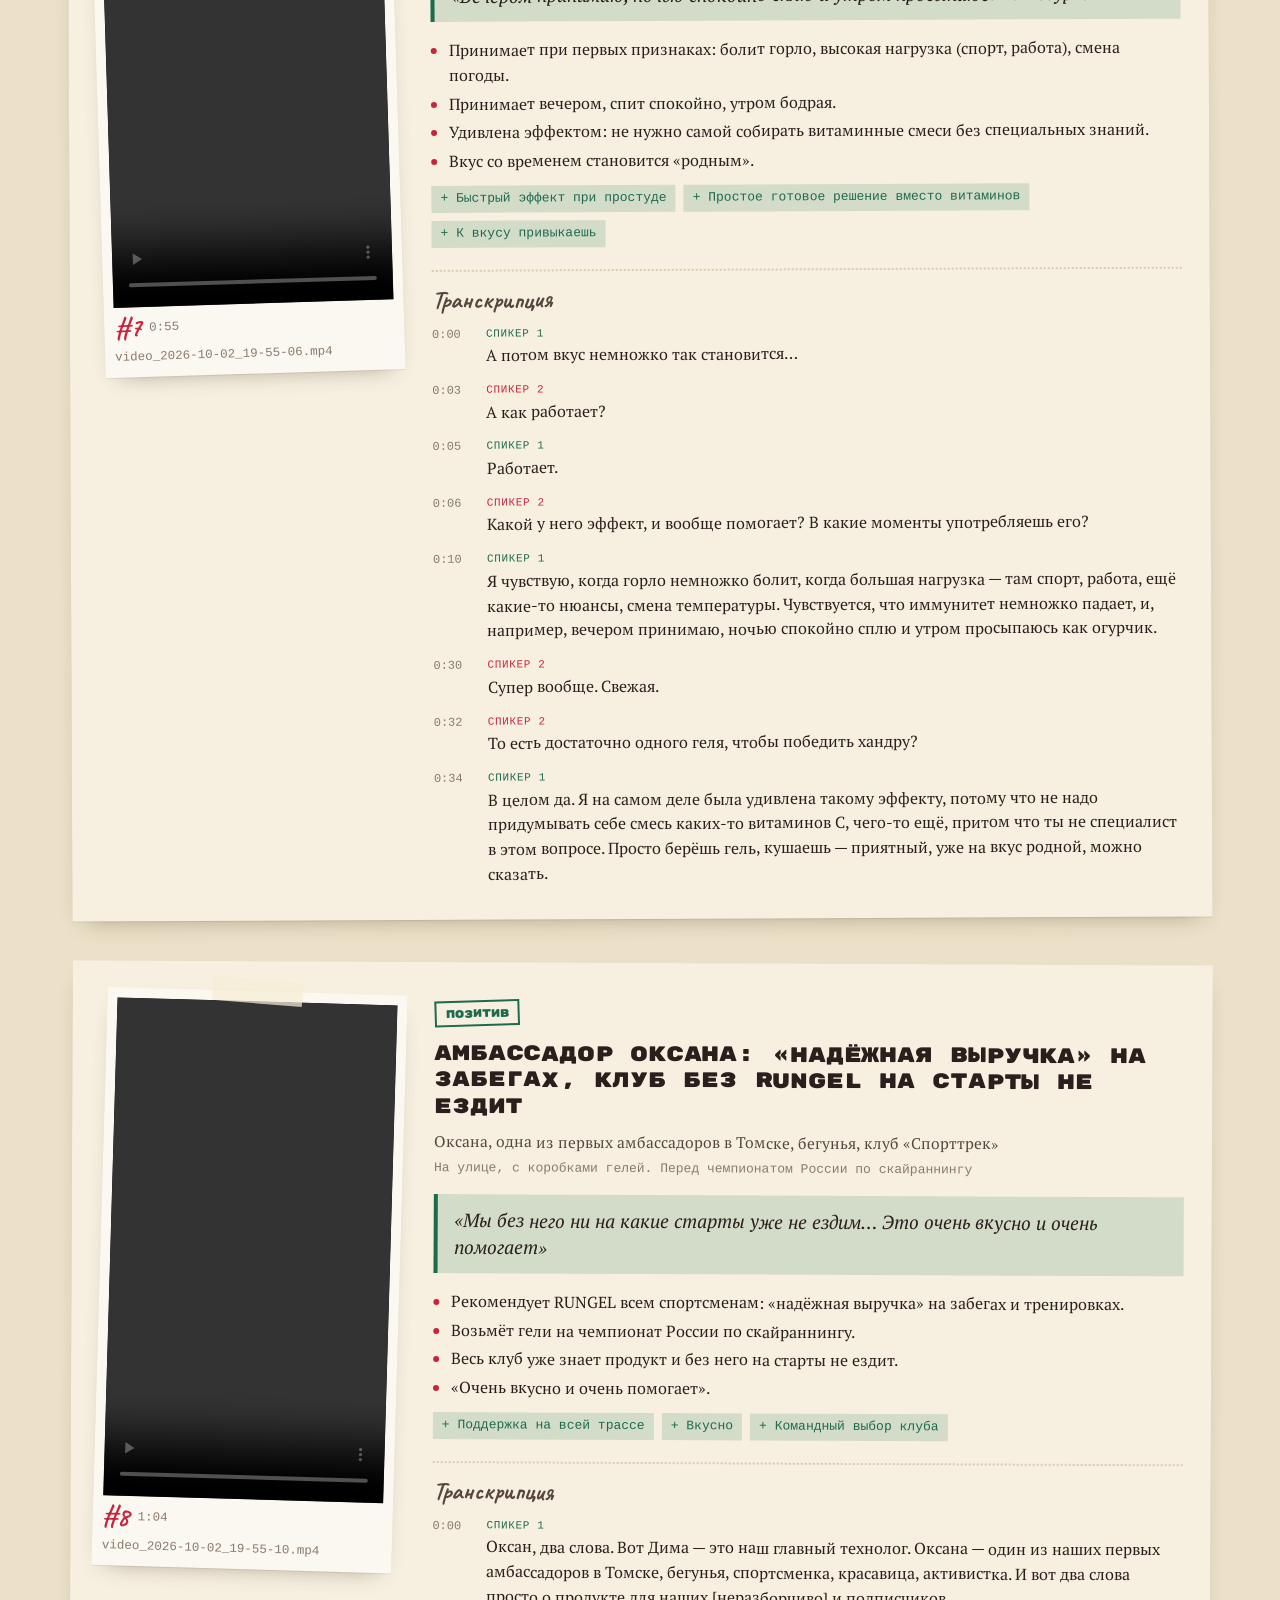
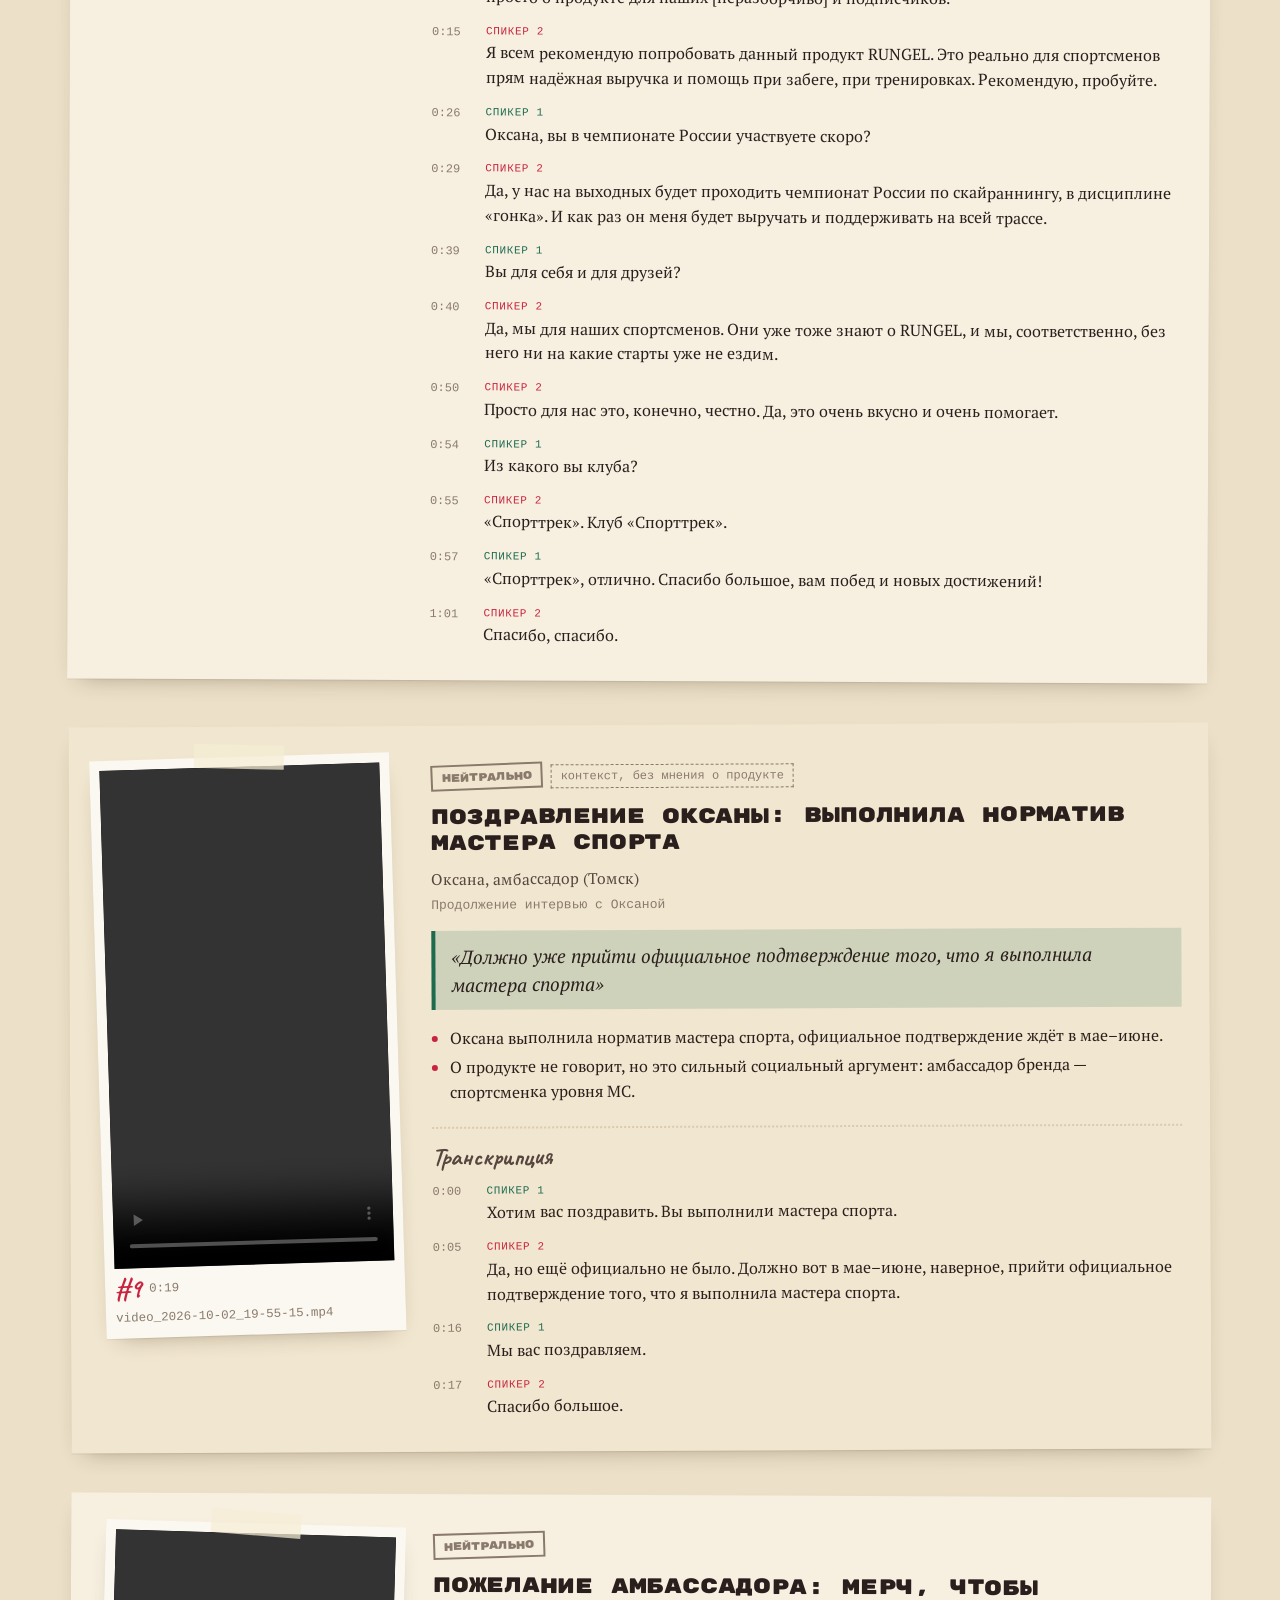
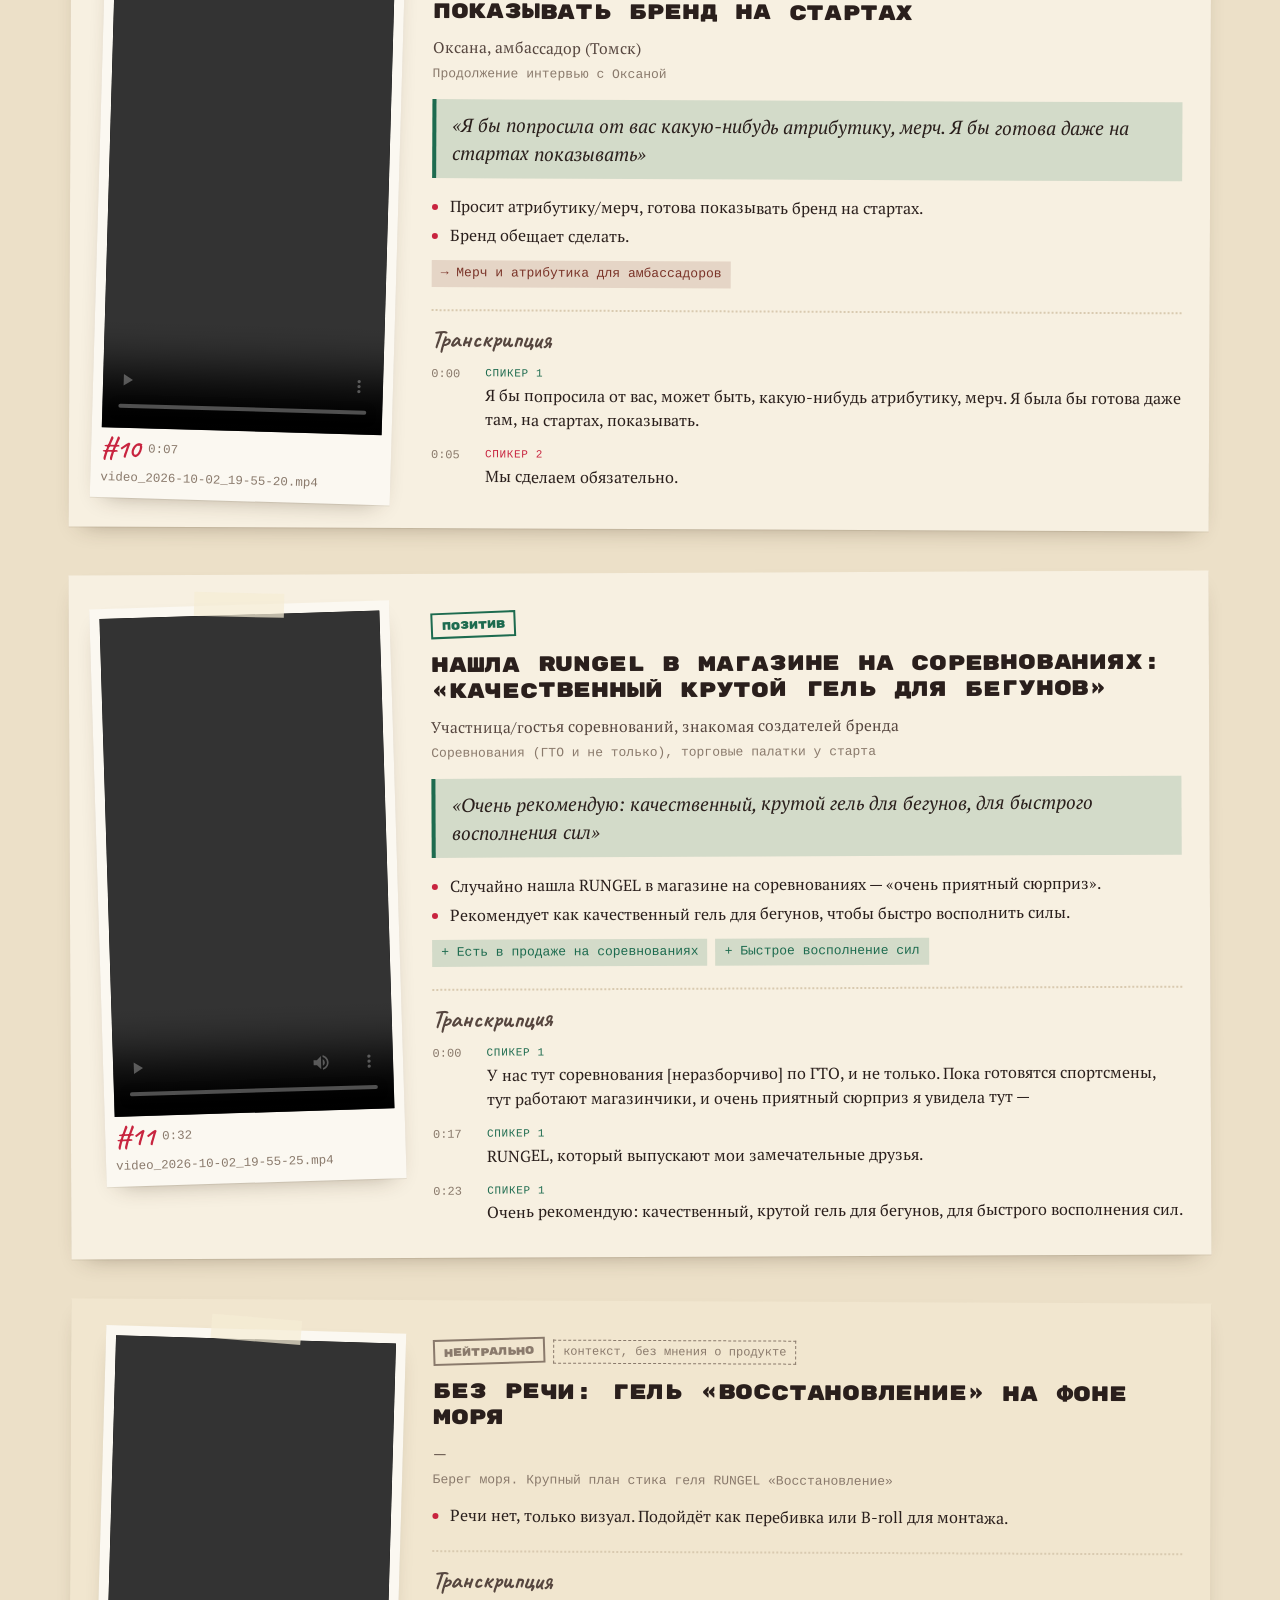
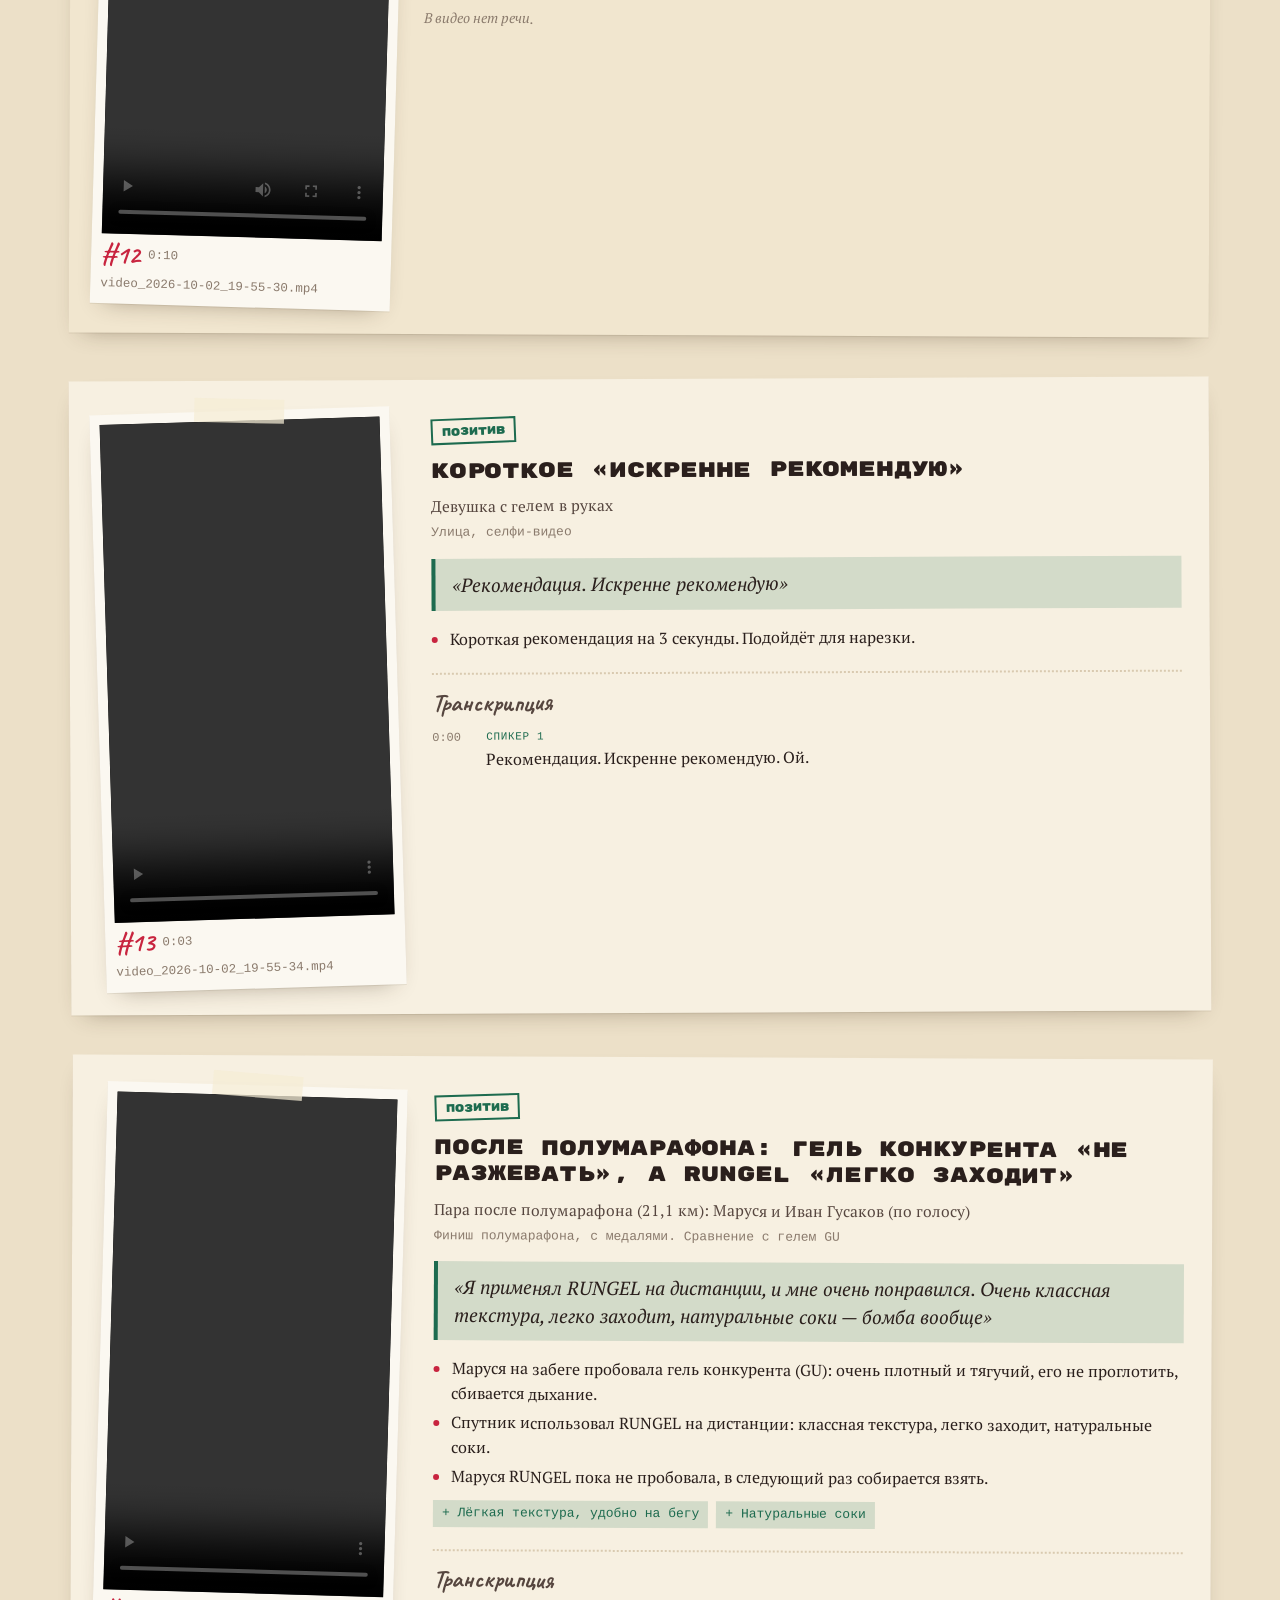
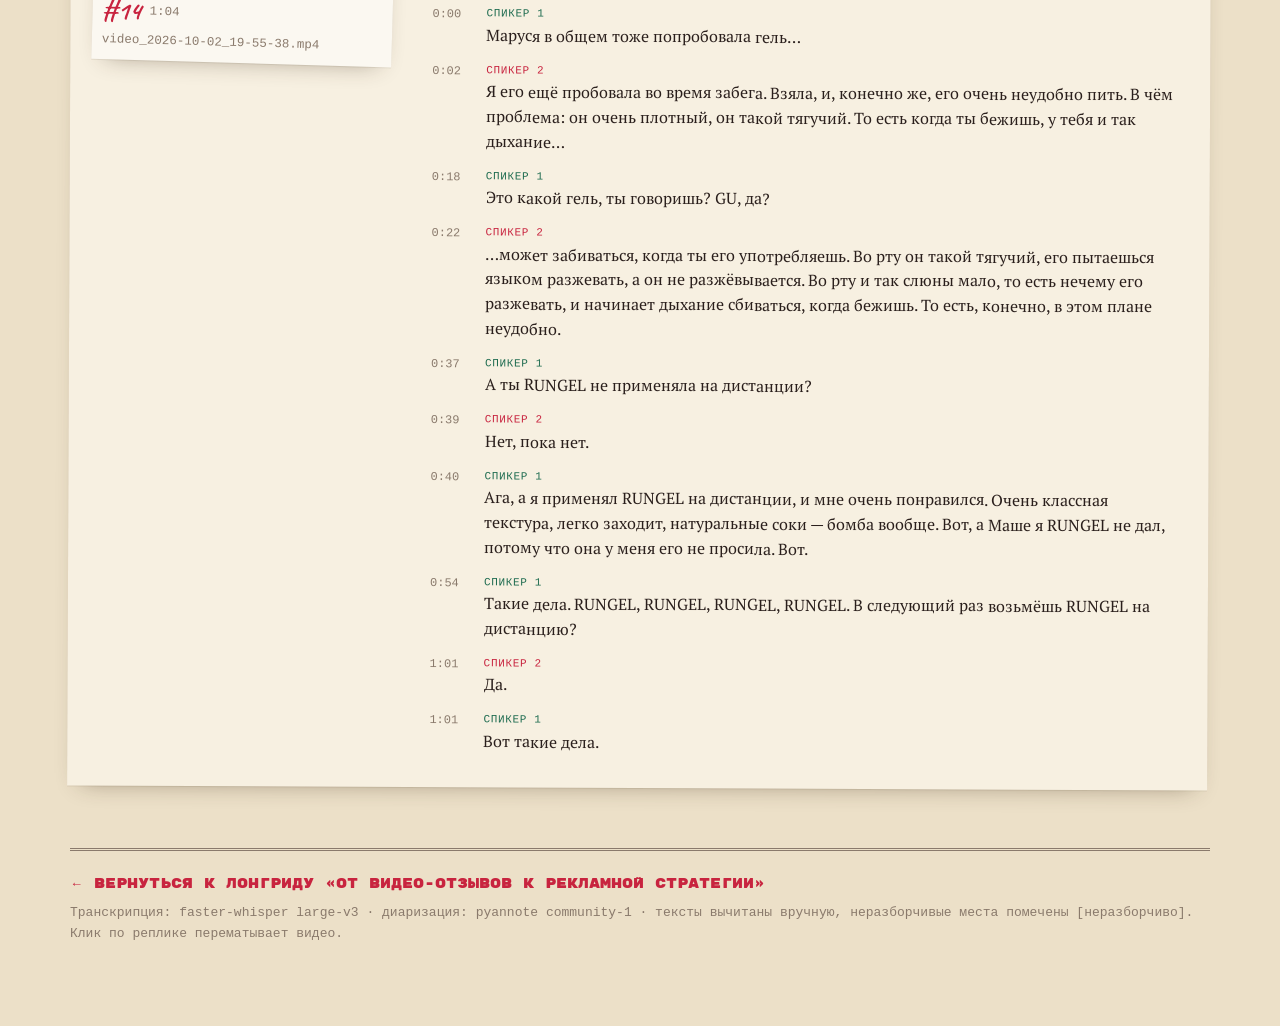
==== commit b470f181: "Редизайн в стиле ризо-зина «Тайга»: главная и страница отзывов" ====
--- a/reviews.html
+++ b/reviews.html
@@ -3,110 +3,147 @@
 <head>
 <meta charset="utf-8">
 <meta name="viewport" content="width=device-width, initial-scale=1">
-<title>Отзывы RUNGEL</title>
+<title>Видео-отзывы · RUNGEL</title>
+<link rel="icon" href="data:image/svg+xml,%3Csvg xmlns=%27http://www.w3.org/2000/svg%27 viewBox=%270 0 32 32%27%3E%3Ccircle cx=%2713%27 cy=%2716%27 r=%2711%27 fill=%27%23c8243f%27/%3E%3Ccircle cx=%2719%27 cy=%2716%27 r=%2711%27 fill=%27%231d6b4f%27 style=%27mix-blend-mode:multiply%27/%3E%3C/svg%3E">
+<link rel="preconnect" href="https://fonts.googleapis.com">
+<link rel="preconnect" href="https://fonts.gstatic.com" crossorigin>
+<link href="https://fonts.googleapis.com/css2?family=Rubik+Mono+One&family=PT+Serif:ital,wght@0,400;0,700;1,400;1,700&family=PT+Mono&family=Caveat:wght@500;700&display=swap" rel="stylesheet">
 <style>
 :root{
-  --bg:#f6f5f1; --surface:#ffffff; --surface-2:#efede7; --ink:#1b1b19; --ink-2:#5c5b56; --ink-3:#8f8d86;
-  --line:#e2dfd7; --accent:#2f7d4f; --accent-soft:#e3f1e8;
-  --pos:#2f7d4f; --pos-bg:#e3f1e8; --neu:#6b6a64; --neu-bg:#ecebe6; --mix:#a3650f; --mix-bg:#f8ecd8; --neg:#b3392f; --neg-bg:#f8e1de;
-  --spA:#2f5fa8; --spB:#a8452f; --spC:#6d3fa3;
-  --hl:#fff3c4;
-  --radius:14px;
+  --paper:#ece0c8; --slip:#f7f0e1; --slip-2:#f1e6cf; --photo:#fbf8f1;
+  --ink:#2a1f1c; --ink-2:#56463f; --ink-3:#8a7a6c; --line:#d9cab0;
+  --cran:#c8243f; --fir:#1d6b4f; --over:#7a3328;
+  --cran-t:rgba(200,36,63,.14); --fir-t:rgba(29,107,79,.16);
+  --pos:var(--fir); --pos-bg:var(--fir-t); --neg:var(--cran); --neg-bg:var(--cran-t);
+  --mix:var(--over); --mix-bg:rgba(122,51,40,.14); --neu:var(--ink-3); --neu-bg:rgba(138,122,108,.16);
+  --spA:var(--fir); --spB:var(--cran); --spC:var(--over);
+  --hl:rgba(29,107,79,.18);
+  --tape:rgba(246,238,214,.72);
+  --shadow:0 1px 0 rgba(60,40,20,.08),0 10px 24px -14px rgba(60,40,20,.45);
+  --blend:multiply; --noise:.22;
+  --display:"Rubik Mono One",Impact,sans-serif; --serif:"PT Serif",Georgia,serif; --mono:"PT Mono",ui-monospace,monospace; --hand:"Caveat",cursive;
 }
 @media (prefers-color-scheme: dark){
   :root:not([data-theme="light"]){
-    --bg:#141413; --surface:#1d1d1b; --surface-2:#262624; --ink:#ecebe6; --ink-2:#b0aea7; --ink-3:#7d7b75;
-    --line:#2f2f2c; --accent:#6cc28f; --accent-soft:#1f3328;
-    --pos:#6cc28f; --pos-bg:#1f3328; --neu:#a9a7a0; --neu-bg:#2a2a27; --mix:#e0a54f; --mix-bg:#3a2e1b; --neg:#ea7a70; --neg-bg:#3d2220;
-    --spA:#86aef0; --spB:#ef9a82; --spC:#bf9cf0; --hl:#3d3618;
+    --paper:#16120e; --slip:#211b15; --slip-2:#1c1712; --photo:#2a231c;
+    --ink:#efe3cb; --ink-2:#c9b9a0; --ink-3:#8b7d6b; --line:#3a3027;
+    --cran:#ff5e76; --fir:#3fc48f; --over:#e09a6e;
+    --cran-t:rgba(255,94,118,.15); --fir-t:rgba(63,196,143,.15); --mix-bg:rgba(224,154,110,.15); --neu-bg:rgba(139,125,107,.18);
+    --hl:rgba(63,196,143,.2); --tape:rgba(240,228,200,.16);
+    --shadow:0 12px 26px -14px rgba(0,0,0,.9); --blend:screen; --noise:.32;
   }
 }
 :root[data-theme="dark"]{
-  --bg:#141413; --surface:#1d1d1b; --surface-2:#262624; --ink:#ecebe6; --ink-2:#b0aea7; --ink-3:#7d7b75;
-  --line:#2f2f2c; --accent:#6cc28f; --accent-soft:#1f3328;
-  --pos:#6cc28f; --pos-bg:#1f3328; --neu:#a9a7a0; --neu-bg:#2a2a27; --mix:#e0a54f; --mix-bg:#3a2e1b; --neg:#ea7a70; --neg-bg:#3d2220;
-  --spA:#86aef0; --spB:#ef9a82; --spC:#bf9cf0; --hl:#3d3618;
+  --paper:#16120e; --slip:#211b15; --slip-2:#1c1712; --photo:#2a231c;
+  --ink:#efe3cb; --ink-2:#c9b9a0; --ink-3:#8b7d6b; --line:#3a3027;
+  --cran:#ff5e76; --fir:#3fc48f; --over:#e09a6e;
+  --cran-t:rgba(255,94,118,.15); --fir-t:rgba(63,196,143,.15); --mix-bg:rgba(224,154,110,.15); --neu-bg:rgba(139,125,107,.18);
+  --hl:rgba(63,196,143,.2); --tape:rgba(240,228,200,.16);
+  --shadow:0 12px 26px -14px rgba(0,0,0,.9); --blend:screen; --noise:.32;
 }
 *{box-sizing:border-box}
-html{-webkit-text-size-adjust:100%}
-body{margin:0;background:var(--bg);color:var(--ink);font:15px/1.55 system-ui,-apple-system,"Segoe UI",Roboto,sans-serif}
-.wrap{max-width:1180px;margin:0 auto;padding:32px 20px 80px}
-h1{font-size:30px;line-height:1.15;margin:0;letter-spacing:-.01em}
-h2{font-size:13px;text-transform:uppercase;letter-spacing:.08em;color:var(--ink-3);margin:0 0 10px;font-weight:600}
-.top{display:flex;justify-content:space-between;align-items:flex-start;gap:16px;margin-bottom:22px}
-.sub{color:var(--ink-2);margin-top:6px}
-
-/* overview */
-.overview{display:grid;grid-template-columns:1.6fr 1fr;gap:16px;margin-bottom:28px}
-.panel{background:var(--surface);border:1px solid var(--line);border-radius:var(--radius);padding:20px 22px}
-.headline{font-size:18px;line-height:1.4;font-weight:600;margin:0 0 14px}
+html{-webkit-text-size-adjust:100%;overflow-x:clip}
+body{margin:0;background:var(--paper);color:var(--ink);font:16px/1.55 var(--serif);overflow-x:hidden}
+body::before{content:"";position:fixed;inset:0;pointer-events:none;z-index:60;opacity:var(--noise);mix-blend-mode:var(--blend);
+  background-image:url("data:image/svg+xml,%3Csvg xmlns='http://www.w3.org/2000/svg' width='220' height='220'%3E%3Cfilter id='n'%3E%3CfeTurbulence type='fractalNoise' baseFrequency='.75' numOctaves='3' stitchTiles='stitch'/%3E%3CfeColorMatrix values='0 0 0 0 .45 0 0 0 0 .36 0 0 0 0 .25 0 0 0 .55 0'/%3E%3C/filter%3E%3Crect width='100%25' height='100%25' filter='url(%23n)'/%3E%3C/svg%3E")}
+a{color:inherit}
+::selection{background:var(--cran);color:var(--slip)}
+
+.topbar{position:sticky;top:0;z-index:50;display:flex;justify-content:space-between;align-items:center;padding:10px clamp(14px,3vw,32px);background:color-mix(in srgb,var(--paper) 88%,transparent);backdrop-filter:blur(6px);-webkit-backdrop-filter:blur(6px)}
+.topbar::after{content:"";position:absolute;left:0;right:0;bottom:0;height:3px;background:repeating-linear-gradient(90deg,var(--ink) 0 2px,transparent 2px 6px);opacity:.25}
+.logo{font:16px/1 var(--display);text-decoration:none;position:relative;color:var(--cran);isolation:isolate}
+.logo::after{content:"RUNGEL";position:absolute;left:2px;top:2px;z-index:-1;color:var(--fir);opacity:.6}
+.sticker{display:inline-block;font:13px/1 var(--display);color:var(--slip);background:var(--fir);padding:10px 14px 9px;border-radius:999px;transform:rotate(-2deg);box-shadow:var(--shadow);text-decoration:none;transition:transform .2s}
+.sticker:hover{transform:rotate(0) scale(1.04);background:var(--cran)}
+
+.wrap{max-width:1180px;margin:0 auto;padding:40px 20px 80px}
+.top{margin-bottom:40px}
+.issue{display:flex;flex-wrap:wrap;gap:8px;font:13px/1 var(--mono);text-transform:uppercase;letter-spacing:.08em}
+.issue span{border:1.5px solid var(--ink);padding:7px 10px 6px}
+.issue span:first-child{background:var(--ink);color:var(--paper)}
+h1{font:clamp(36px,6.4vw,84px)/.95 var(--display);margin:20px 0 0;color:var(--cran);letter-spacing:-.03em;position:relative;isolation:isolate}
+h1::after{content:attr(data-t);position:absolute;left:.05em;top:.05em;z-index:-1;color:transparent;background:radial-gradient(circle,var(--fir) 48%,transparent 52%) 0 0/6px 6px;-webkit-background-clip:text;background-clip:text}
+.sub{font:15px/1.4 var(--mono);color:var(--ink-2);margin-top:14px}
+.hint{font:700 25px/1.1 var(--hand);color:var(--cran);transform:rotate(-2deg);display:inline-block;margin-top:10px}
+h2{font:14px/1 var(--display);color:var(--fir);margin:0 0 14px;letter-spacing:.02em}
+
+.overview{display:grid;grid-template-columns:1.6fr 1fr;gap:26px;margin-bottom:40px}
+.panel{position:relative;background:var(--slip);box-shadow:var(--shadow);padding:26px 26px 22px}
+.panel:first-child{transform:rotate(-.5deg)}
+.panel:last-child{transform:rotate(.6deg)}
+.panel::before{content:"";position:absolute;top:-12px;left:50%;width:100px;height:26px;margin-left:-50px;background:var(--tape);transform:rotate(-3deg)}
+.headline{font:700 20px/1.4 var(--serif);margin:0 0 14px}
 .panel ul{margin:0;padding-left:18px}
-.panel li{margin:5px 0}
+.panel li{margin:6px 0}
+.panel li::marker{color:var(--cran)}
 .stats{display:grid;grid-template-columns:repeat(2,1fr);gap:10px;margin-bottom:16px}
-.stat{background:var(--surface-2);border-radius:10px;padding:10px 12px}
-.stat b{display:block;font-size:24px;line-height:1.1;font-variant-numeric:tabular-nums}
-.stat span{font-size:12px;color:var(--ink-2)}
-.bar{display:flex;height:8px;border-radius:99px;overflow:hidden;margin:6px 0 4px;background:var(--surface-2)}
+.stat{border:2px solid var(--ink);padding:10px 12px}
+.stat b{display:block;font:24px/1.1 var(--display);color:var(--cran)}
+.stat span{font:12px/1.3 var(--mono);color:var(--ink-2)}
+.bar{display:flex;height:12px;overflow:hidden;margin:6px 0 6px;border:1.5px solid var(--ink)}
 .bar i{display:block}
-.legend{display:flex;flex-wrap:wrap;gap:4px 12px;font-size:12px;color:var(--ink-2)}
-.legend span::before{content:"";display:inline-block;width:8px;height:8px;border-radius:2px;margin-right:5px;background:var(--c)}
-.pc{display:grid;grid-template-columns:1fr;gap:12px;margin-top:16px}
-.pc h3{font-size:12px;margin:0 0 4px;color:var(--ink-3);font-weight:600;text-transform:uppercase;letter-spacing:.06em}
-.pc ul{padding-left:16px;font-size:14px}
-
-/* cards */
-.card{display:grid;grid-template-columns:300px 1fr;gap:24px;background:var(--surface);border:1px solid var(--line);border-radius:var(--radius);padding:20px;margin-top:18px}
-.card.context{opacity:.82}
-.vid{position:sticky;top:20px;align-self:start}
-video{width:100%;aspect-ratio:9/16;background:#000;border-radius:10px;display:block;object-fit:contain}
-.meta{display:flex;gap:8px;align-items:center;flex-wrap:wrap;font-size:12px;color:var(--ink-3);margin-top:8px}
+.legend{display:flex;flex-wrap:wrap;gap:4px 12px;font:12px var(--mono);color:var(--ink-2)}
+.legend span::before{content:"";display:inline-block;width:9px;height:9px;margin-right:5px;background:var(--c)}
+.pc{display:grid;grid-template-columns:1fr;gap:12px;margin-top:18px}
+.pc h3{font:700 24px/1 var(--hand);margin:0 0 4px;color:var(--fir)}
+.pc ul{padding-left:16px;font-size:14.5px}
+
+.card{display:grid;grid-template-columns:300px 1fr;gap:34px;background:var(--slip);box-shadow:var(--shadow);padding:30px 28px 26px;margin-top:44px;position:relative;scroll-margin-top:80px}
+.card:nth-child(odd){transform:rotate(-.25deg)}
+.card:nth-child(even){transform:rotate(.25deg)}
+.card.context{background:var(--slip-2)}
+.card:target{outline:3px dashed var(--cran);outline-offset:6px}
+.vid{position:sticky;top:84px;align-self:start;background:var(--photo);padding:10px 10px 12px;box-shadow:var(--shadow);transform:rotate(-1.5deg)}
+.card:nth-child(even) .vid{transform:rotate(1.4deg)}
+.vid::before{content:"";position:absolute;top:-12px;left:50%;width:90px;height:24px;margin-left:-45px;background:var(--tape);transform:rotate(3deg);z-index:1}
+video{width:100%;aspect-ratio:9/16;background:#000;display:block;object-fit:contain}
+.meta{display:flex;gap:8px;align-items:center;flex-wrap:wrap;font:12.5px/1.3 var(--mono);color:var(--ink-3);margin-top:8px}
+.vid .meta .num:first-child{font:700 26px/1 var(--hand);color:var(--cran)}
 .num{font-variant-numeric:tabular-nums}
-.badge{display:inline-flex;align-items:center;gap:5px;font-size:12px;font-weight:600;border-radius:999px;padding:3px 10px;background:var(--b);color:var(--c)}
-.badge::before{content:"";width:7px;height:7px;border-radius:50%;background:var(--c)}
-.kind{font-size:12px;border:1px dashed var(--line);border-radius:999px;padding:2px 9px;color:var(--ink-3)}
-.card h3{font-size:19px;line-height:1.3;margin:8px 0 6px;letter-spacing:-.005em}
-.who{color:var(--ink-2);font-size:14px;margin:0}
-.ctx{color:var(--ink-3);font-size:13px;margin:2px 0 12px}
-.quote{border-left:3px solid var(--accent);background:var(--accent-soft);padding:10px 14px;border-radius:0 10px 10px 0;margin:12px 0;font-size:15px;font-style:italic}
-.points{margin:8px 0;padding-left:18px}
-.points li{margin:3px 0}
-.pcm{display:flex;flex-wrap:wrap;gap:6px;margin:10px 0}
-.pcm span{font-size:12.5px;border-radius:8px;padding:3px 9px}
+.badge{display:inline-flex;align-items:center;font:11px/1 var(--display);padding:6px 9px 5px;border:2px solid var(--c);color:var(--c);transform:rotate(-2deg)}
+.kind{font:12px/1.2 var(--mono);border:1.5px dashed var(--ink-3);padding:4px 9px;color:var(--ink-3)}
+.card h3{font:clamp(17px,1.8vw,21px)/1.25 var(--display);margin:14px 0 10px;letter-spacing:-.01em}
+.who{color:var(--ink-2);font-size:15.5px;margin:0}
+.ctx{color:var(--ink-3);font:13px/1.45 var(--mono);margin:6px 0 14px}
+.quote{margin:16px 0;font:italic 19px/1.45 var(--serif);background:var(--fir-t);padding:12px 16px;border-left:4px solid var(--fir)}
+.points{margin:10px 0;padding-left:18px}
+.points li{margin:4px 0}
+.points li::marker{color:var(--cran)}
+.pcm{display:flex;flex-wrap:wrap;gap:8px;margin:12px 0}
+.pcm span{font:13px/1.3 var(--mono);padding:5px 9px}
 .pcm .p{background:var(--pos-bg);color:var(--pos)}
 .pcm .m{background:var(--neg-bg);color:var(--neg)}
 .pcm .w{background:var(--mix-bg);color:var(--mix)}
-.trh{font-size:12px;text-transform:uppercase;letter-spacing:.06em;color:var(--ink-3);margin:18px 0 4px;padding-top:12px;border-top:1px solid var(--line);font-weight:600}
+.trh{font:700 25px/1 var(--hand);color:var(--ink-2);margin:22px 0 6px;padding-top:16px;border-top:2px dotted var(--line)}
 .tr{margin:0 -8px}
-.seg{display:grid;grid-template-columns:44px 1fr;gap:10px;padding:6px 8px;border-radius:8px;cursor:pointer;transition:background .12s}
-.seg:hover{background:var(--surface-2)}
+.seg{display:grid;grid-template-columns:44px 1fr;gap:10px;padding:7px 8px;cursor:pointer;transition:background .12s}
+.seg:hover{background:var(--slip-2)}
 .seg.on{background:var(--hl)}
-.seg time{font-size:12px;color:var(--ink-3);padding-top:2px;font-variant-numeric:tabular-nums}
-.seg b{font-size:12px;font-weight:600;color:var(--sp);display:block}
+.seg time{font:12px/1.6 var(--mono);color:var(--ink-3);font-variant-numeric:tabular-nums}
+.seg b{font:11px/1.6 var(--mono);text-transform:uppercase;letter-spacing:.06em;color:var(--sp);display:block}
 .seg p{margin:0}
 .empty{color:var(--ink-3);font-style:italic;font-size:14px}
-.back{display:inline-block;margin-bottom:12px;font-size:14px;font-weight:600;color:var(--accent);text-decoration:none;border-bottom:1px solid transparent}
-.back:hover{border-bottom-color:var(--accent)}
-.card{scroll-margin-top:20px}
-.card:target{outline:2px solid var(--accent);outline-offset:3px}
-footer{margin-top:40px;color:var(--ink-3);font-size:12.5px}
+footer{margin-top:60px;padding-top:24px;border-top:3px double var(--ink-3);color:var(--ink-3);font:13px/1.6 var(--mono)}
+.back{display:inline-block;margin-bottom:12px;font:13px/1 var(--display);color:var(--cran);text-decoration:none}
+.back:hover{text-decoration:underline}
 
 @media (max-width:860px){
   .overview{grid-template-columns:1fr}
-  .card{grid-template-columns:1fr;gap:14px;padding:16px}
-  .vid{position:static;max-width:300px;width:100%;margin:0 auto}
-  .wrap{padding:20px 16px 60px}
-  h1{font-size:24px}
+  .card{grid-template-columns:1fr;gap:22px;padding:24px 16px 20px}
+  .card:nth-child(n){transform:none}
+  .vid{position:relative;top:0;max-width:280px;width:100%;margin:0 auto}
+  .wrap{padding:28px 16px 60px}
 }
 </style>
 </head>
 <body>
+<header class="topbar"><a class="logo" href="./">RUNGEL</a><a class="sticker" href="./">← Лонгрид</a></header>
 <div class="wrap">
   <div class="top">
-    <div>
-      <a class="back" href="./">← Стратегия RUNGEL: от видео-отзывов к рекламе</a>
-      <h1>Видео-отзывы RUNGEL</h1>
-      <div class="sub" id="sub"></div>
-    </div>
+    <div class="issue"><span>Зин № 1</span><span>Приложение</span><span>Первоисточник</span></div>
+    <h1 data-t="Видео-отзывы">Видео-отзывы</h1>
+    <div class="sub" id="sub"></div>
+    <span class="hint">клик по реплике — видео перемотается ↓</span>
   </div>
 
   <section class="overview">
@@ -125,7 +162,7 @@
   </section>
 
   <main id="list"></main>
-  <footer><a class="back" href="./">← Вернуться к лонгриду</a><br>Транскрипция: faster-whisper large-v3 · диаризация: pyannote community-1 · тексты вычитаны вручную, неразборчивые места помечены [неразборчиво]. Клик по реплике перематывает видео.</footer>
+  <footer><a class="back" href="./">← Вернуться к лонгриду «От видео-отзывов к рекламной стратегии»</a><br>Транскрипция: faster-whisper large-v3 · диаризация: pyannote community-1 · тексты вычитаны вручную, неразборчивые места помечены [неразборчиво]. Клик по реплике перематывает видео.</footer>
 </div>
 
 <script>
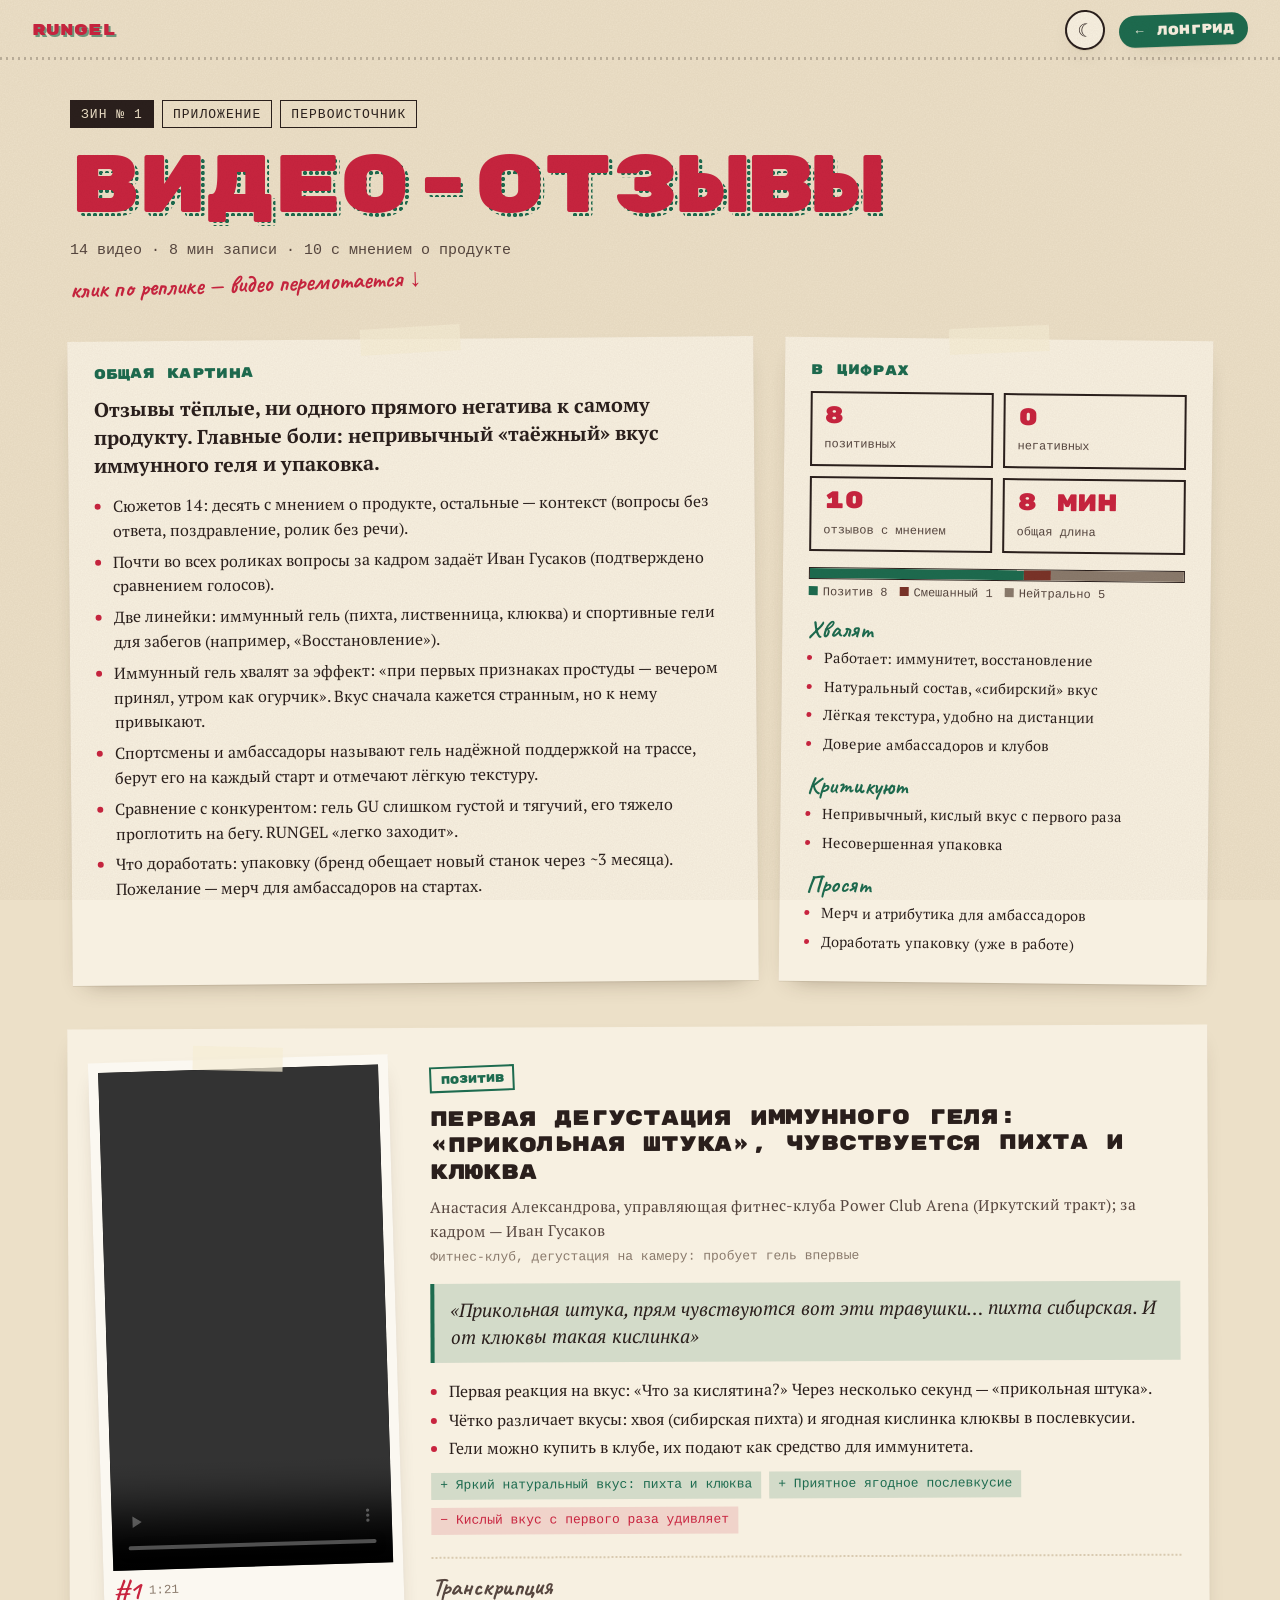
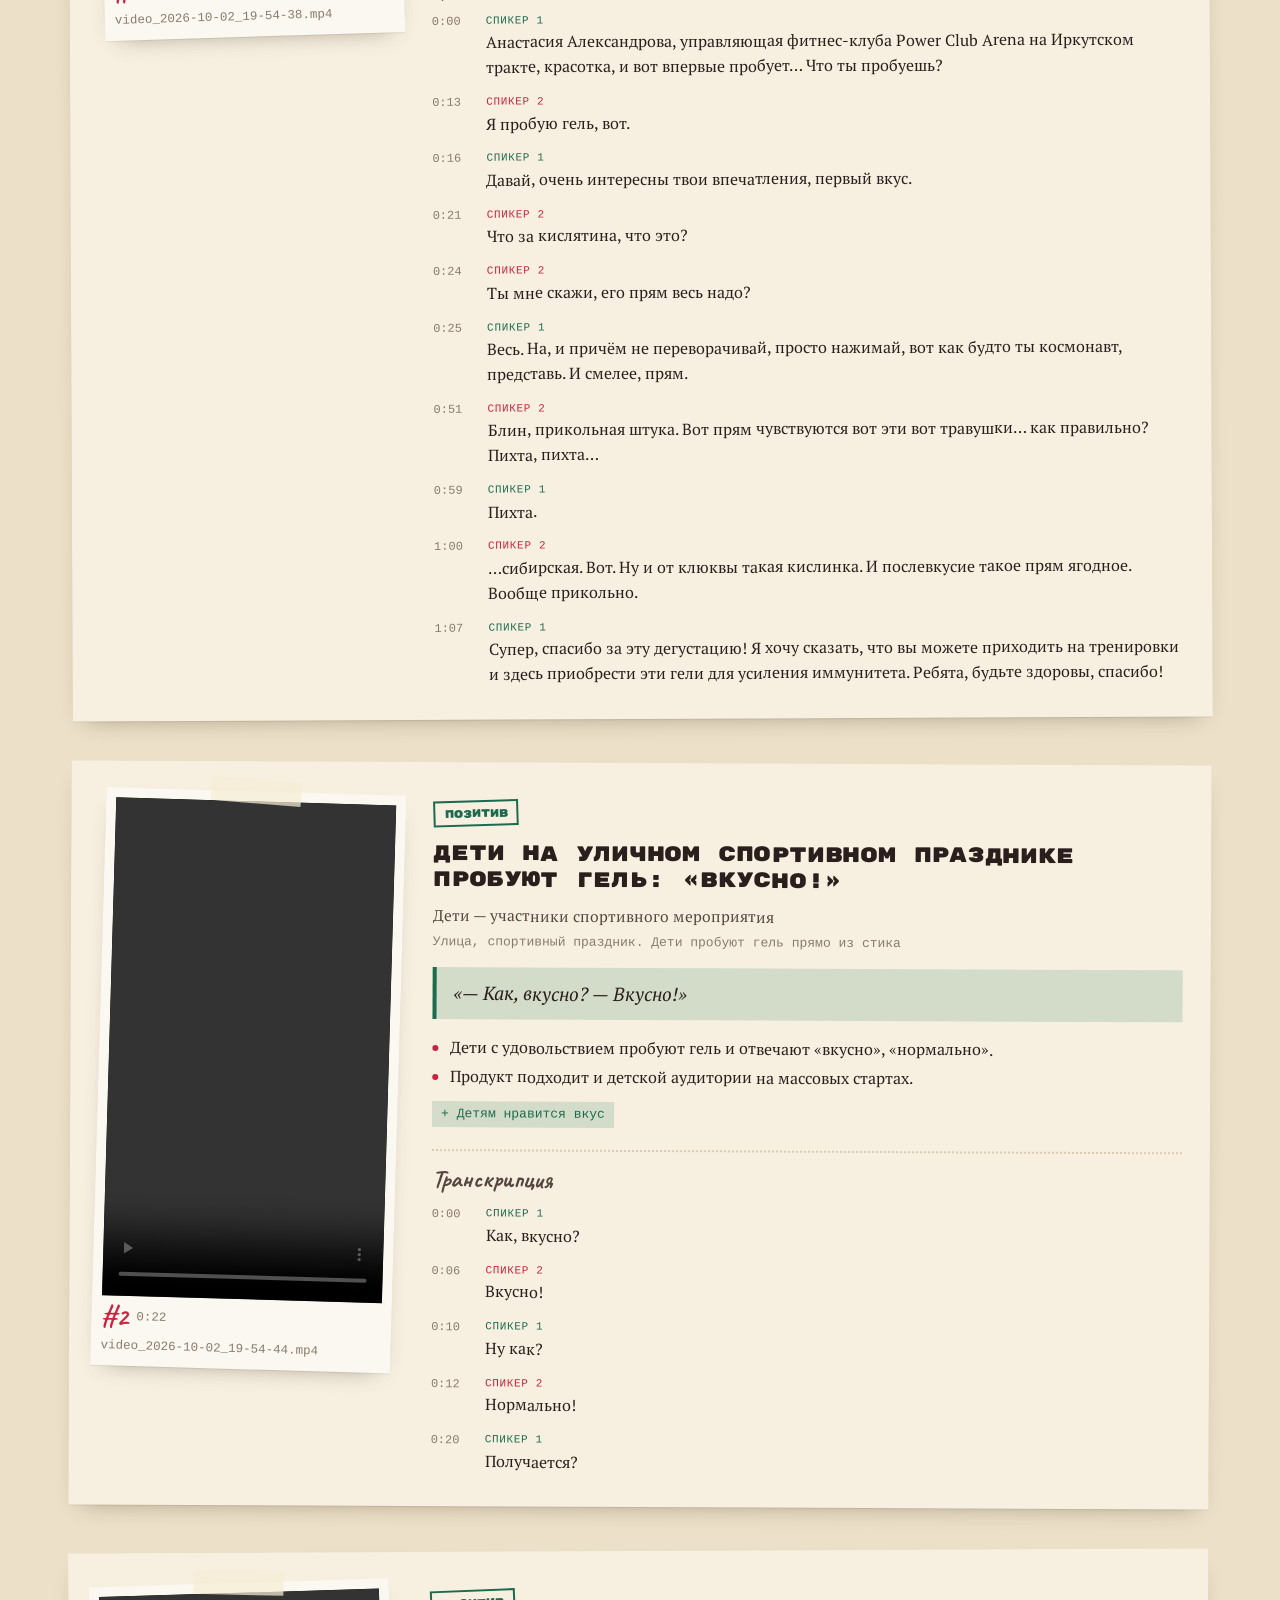
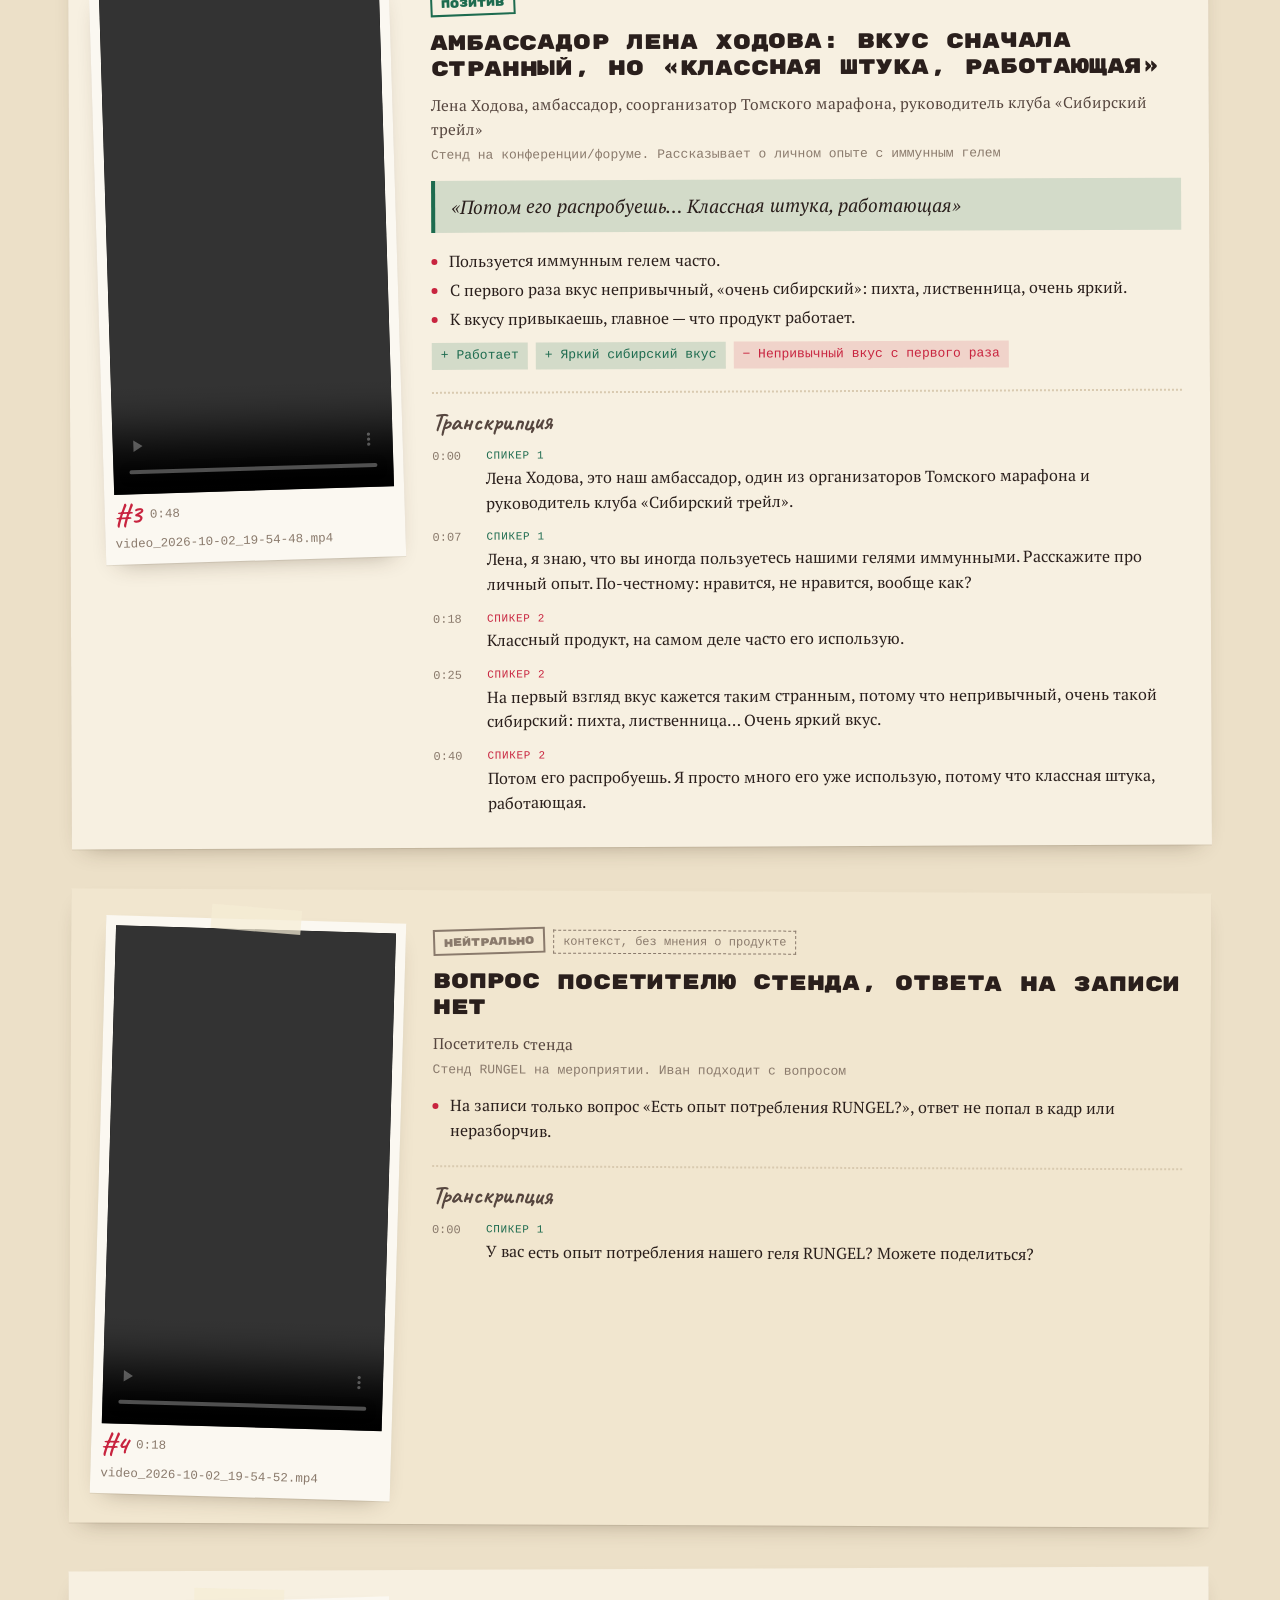
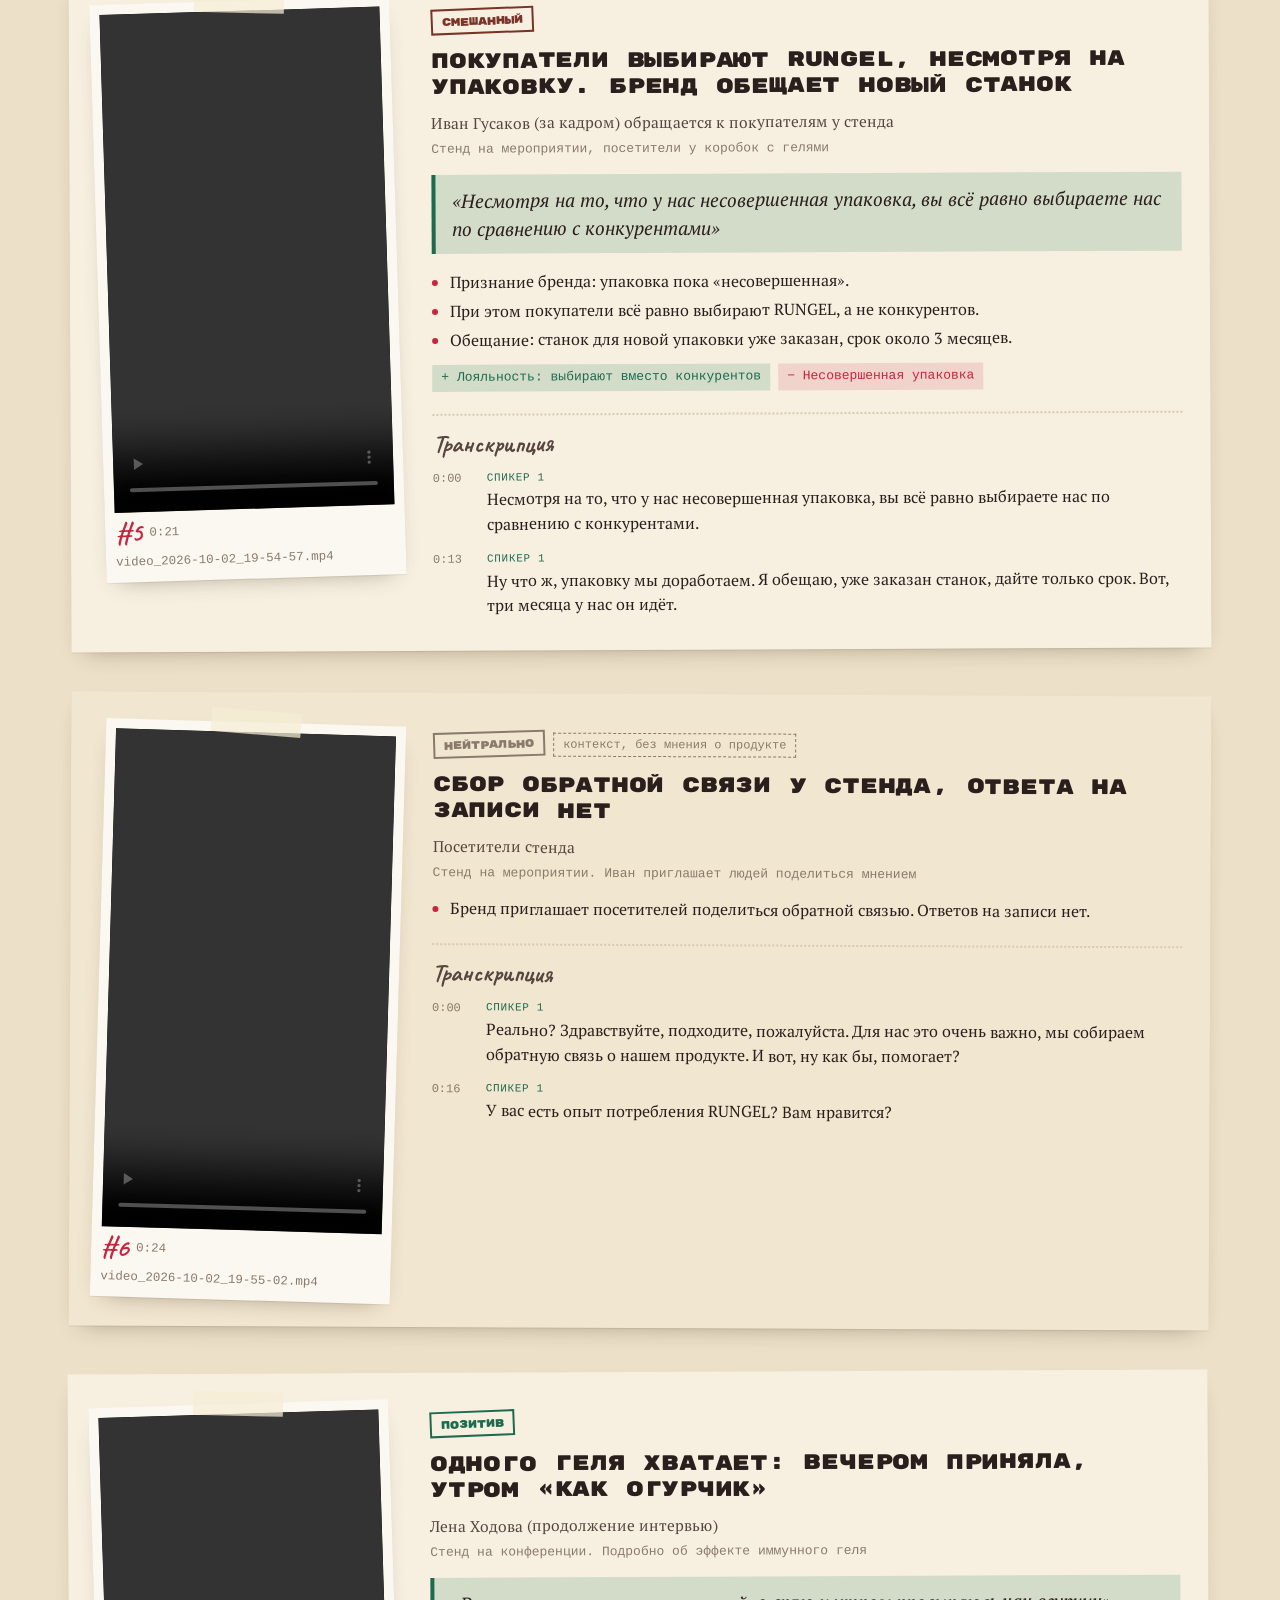
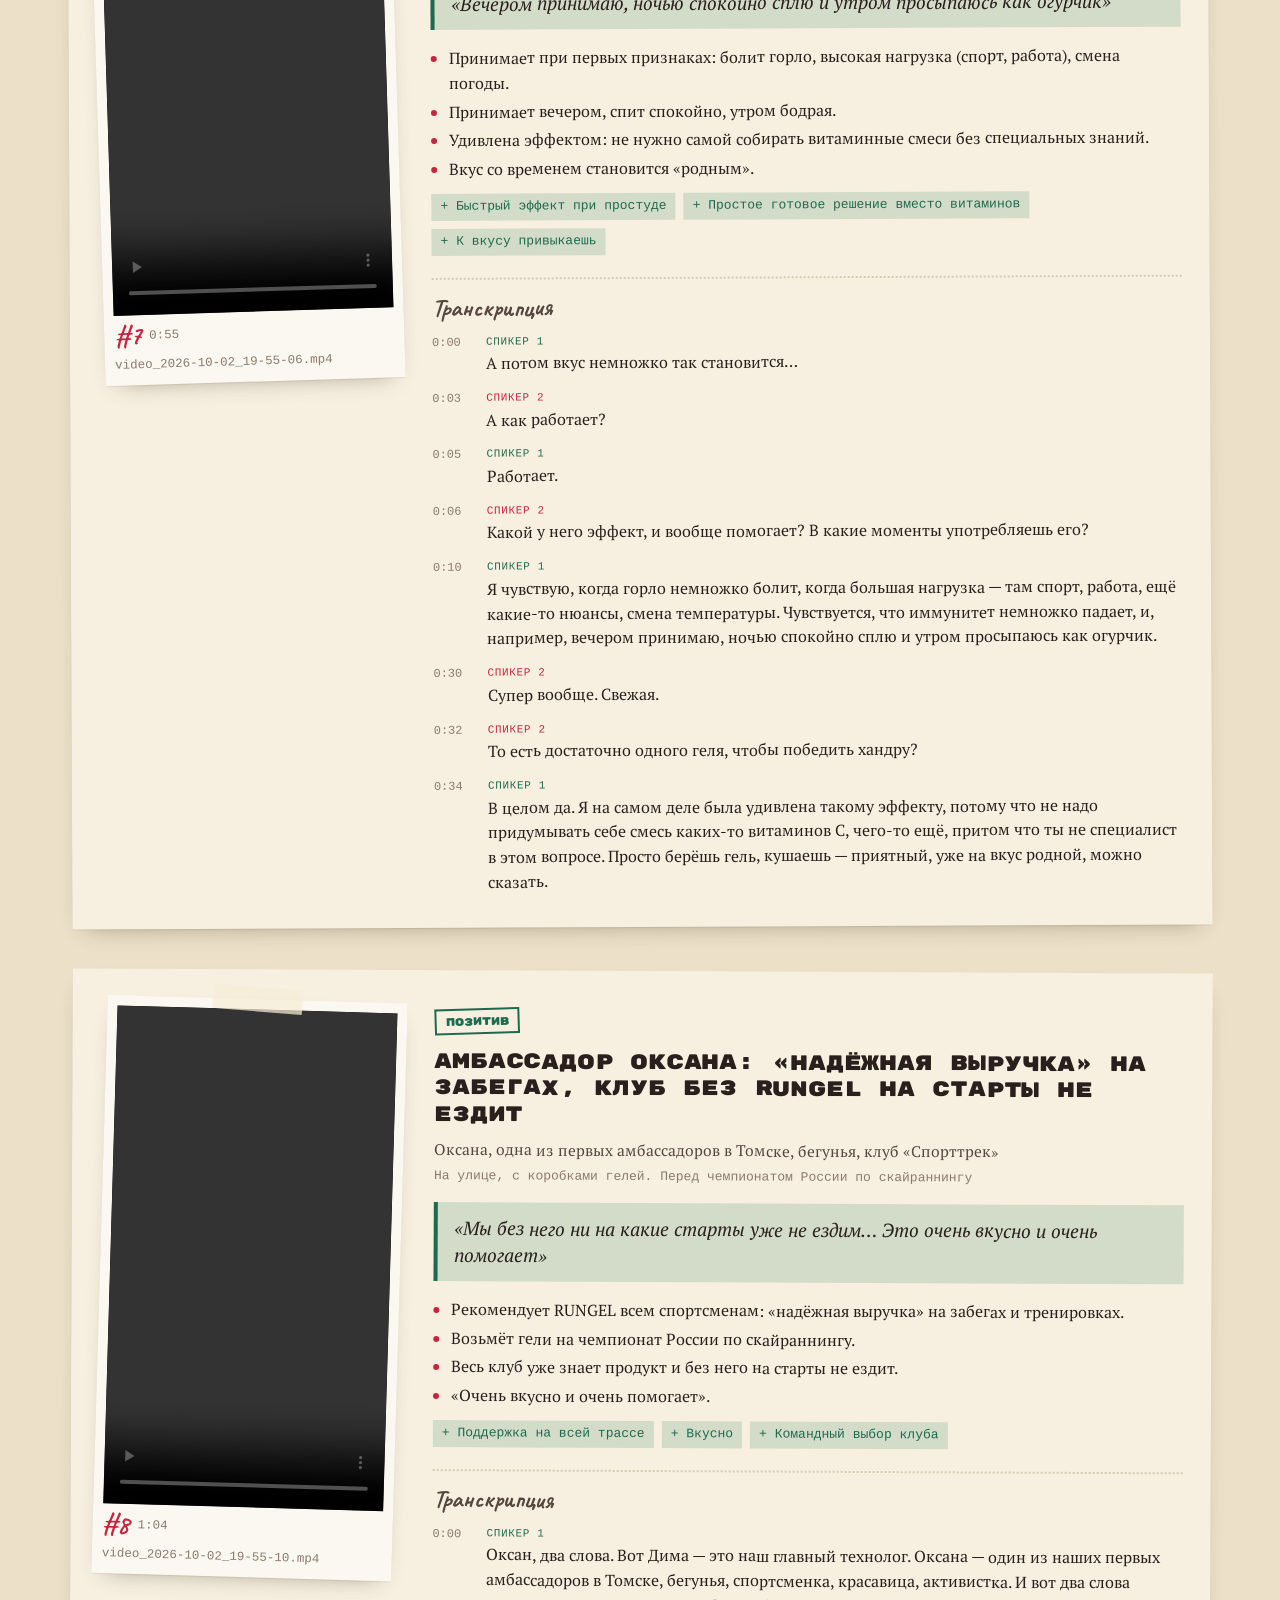
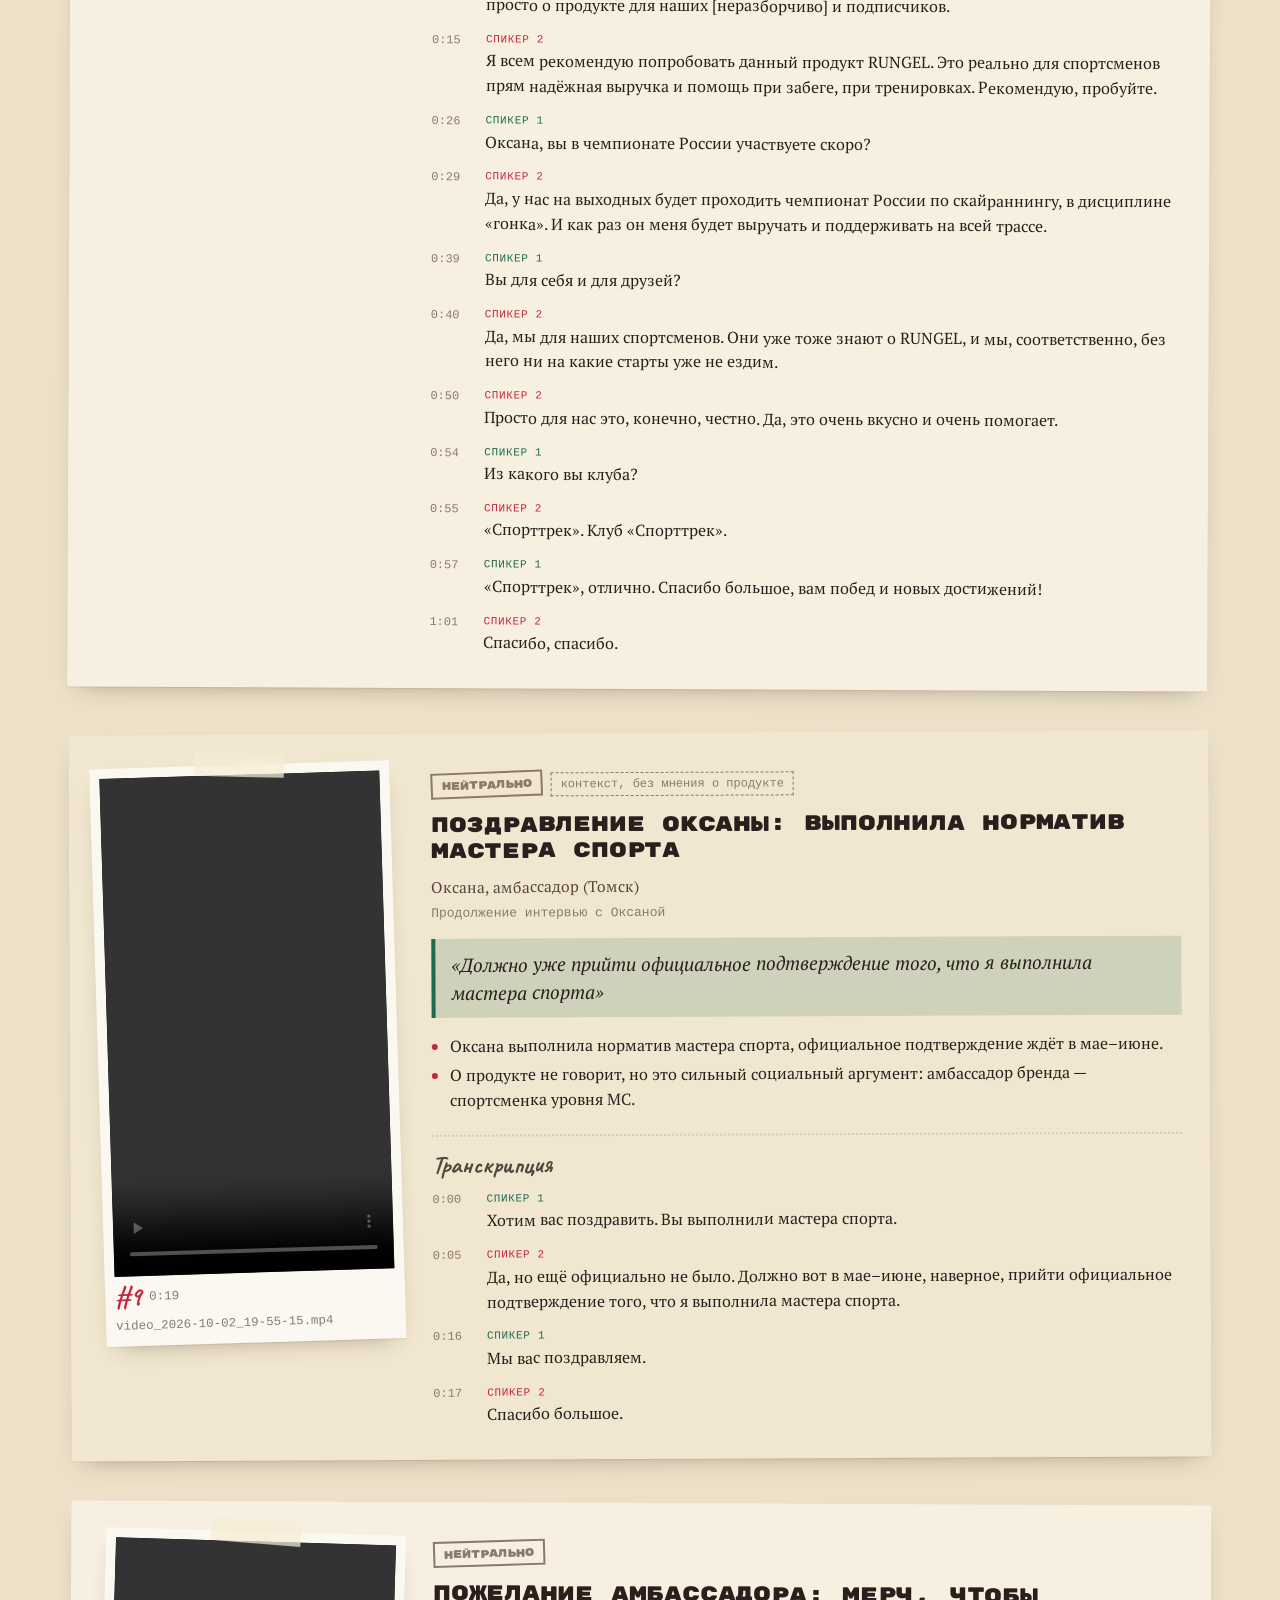
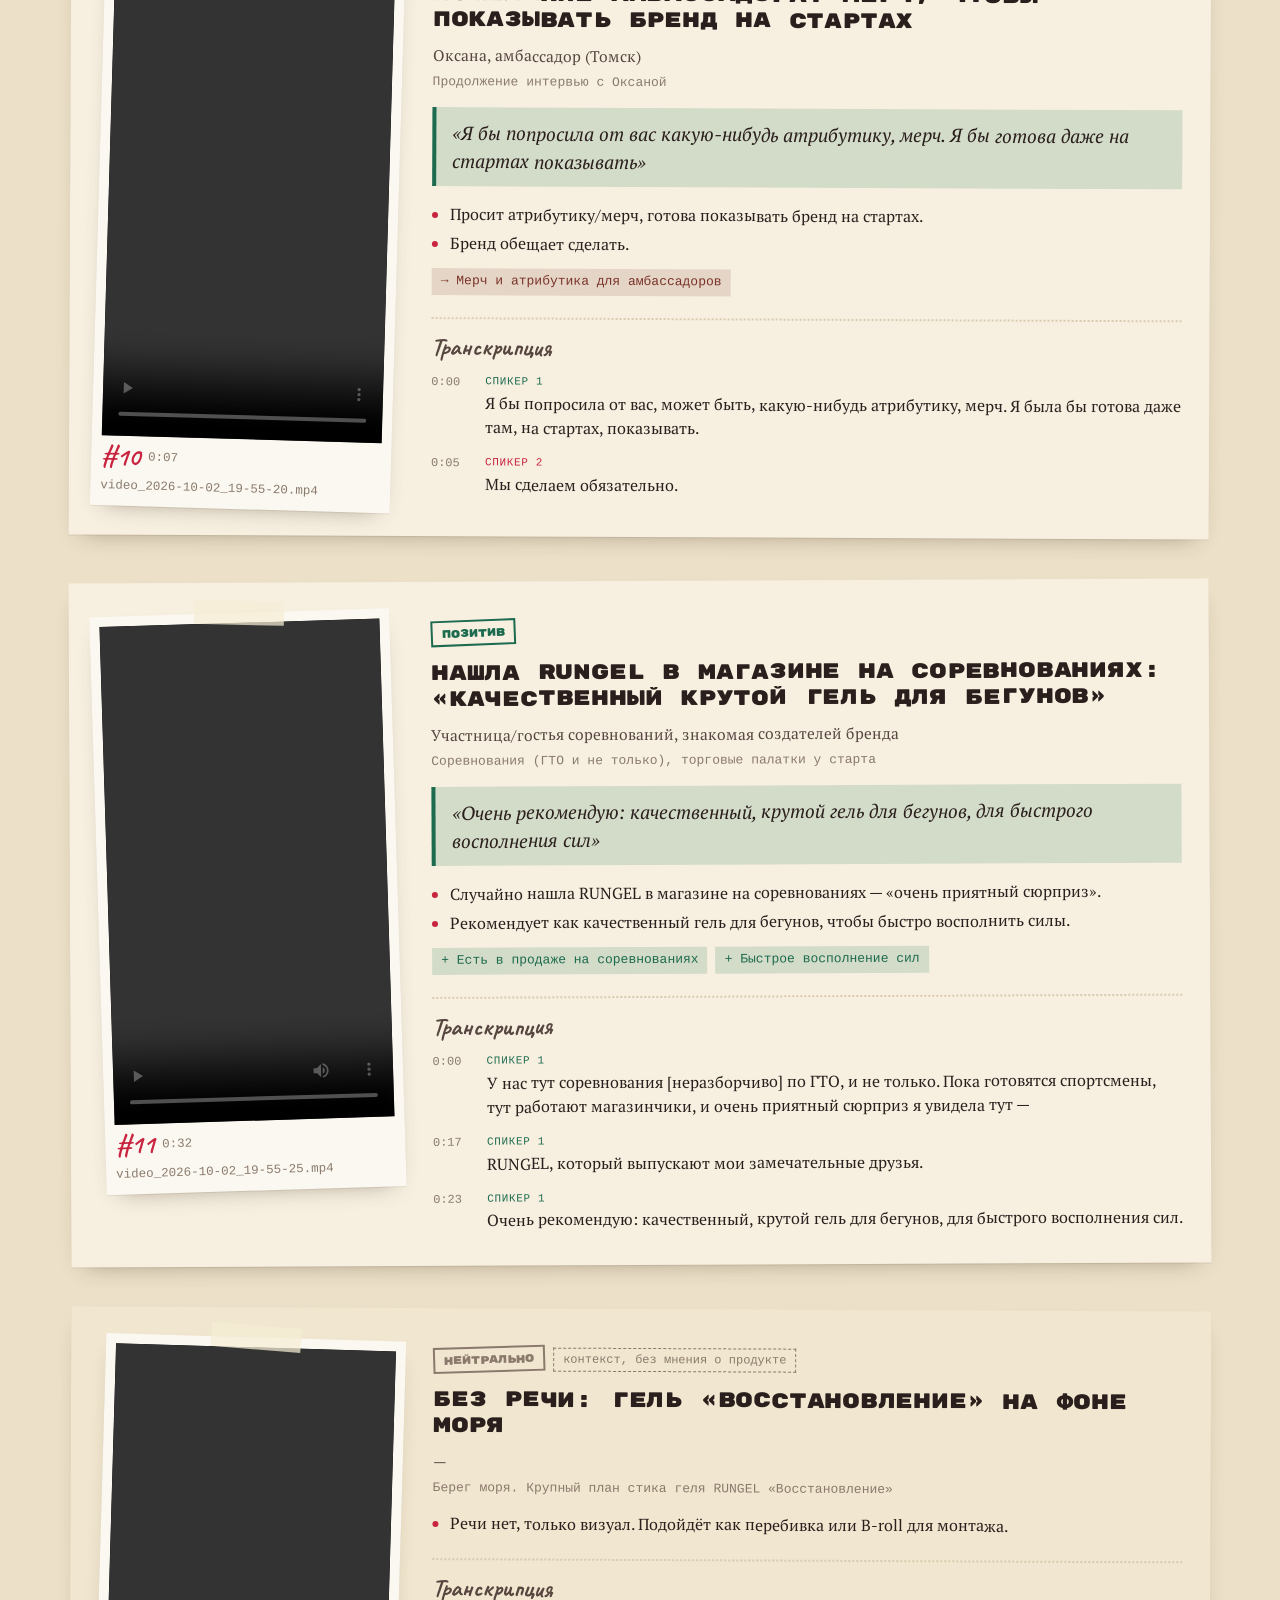
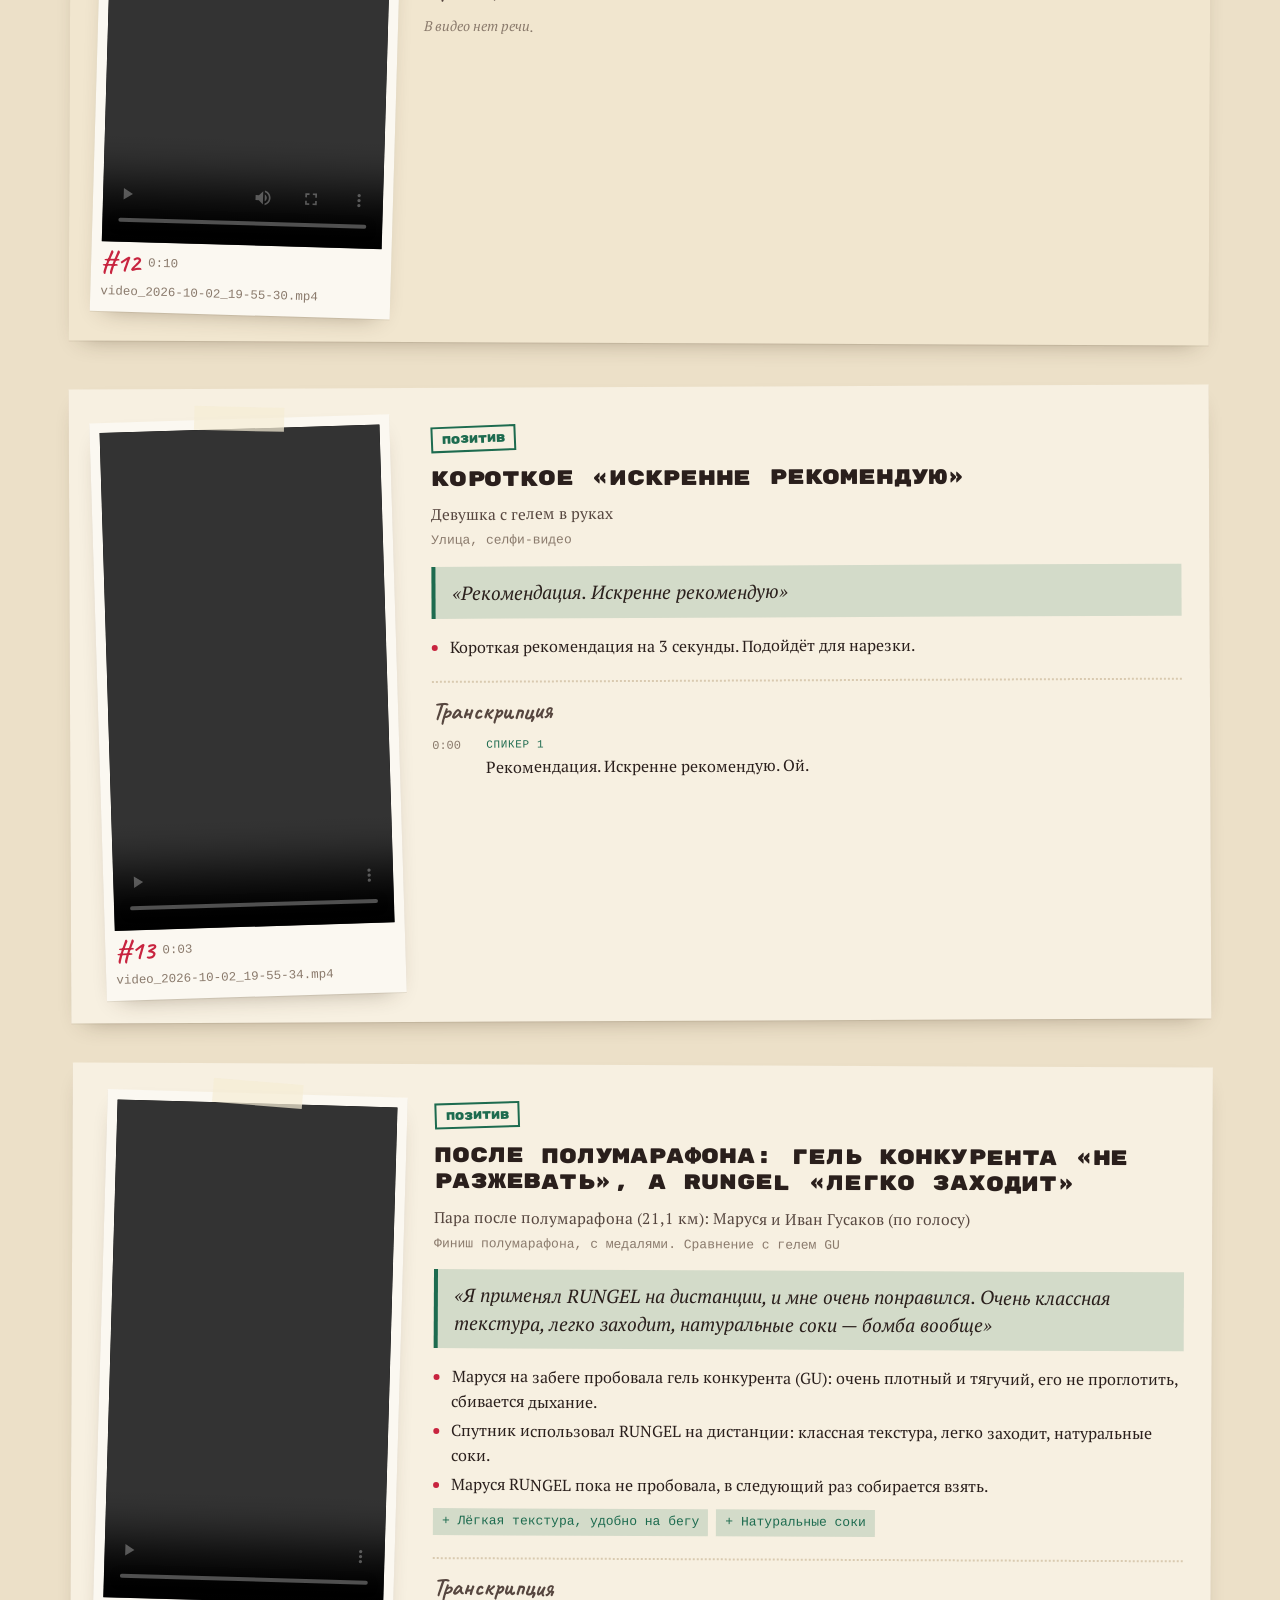
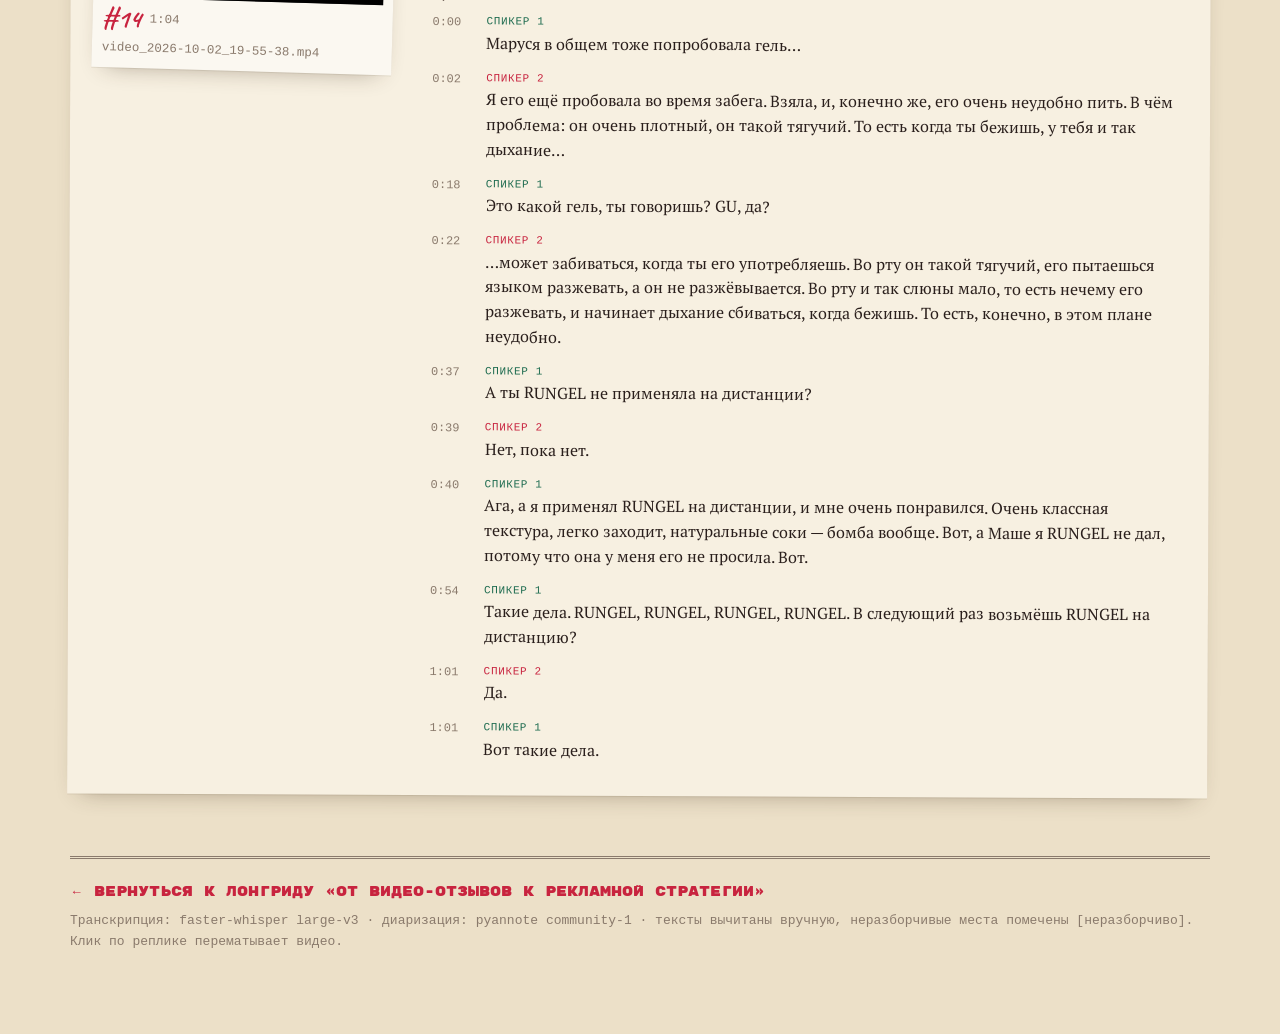
==== commit 85790beb: "Переключатель светлой/тёмной темы на обеих страницах" ====
--- a/reviews.html
+++ b/reviews.html
@@ -2,6 +2,7 @@
 <html lang="ru">
 <head>
 <meta charset="utf-8">
+<script>try{var t=localStorage.getItem("rungel-theme");if(t==="light"||t==="dark")document.documentElement.dataset.theme=t}catch(e){}</script>
 <meta name="viewport" content="width=device-width, initial-scale=1">
 <title>Видео-отзывы · RUNGEL</title>
 <link rel="icon" href="data:image/svg+xml,%3Csvg xmlns=%27http://www.w3.org/2000/svg%27 viewBox=%270 0 32 32%27%3E%3Ccircle cx=%2713%27 cy=%2716%27 r=%2711%27 fill=%27%23c8243f%27/%3E%3Ccircle cx=%2719%27 cy=%2716%27 r=%2711%27 fill=%27%231d6b4f%27 style=%27mix-blend-mode:multiply%27/%3E%3C/svg%3E">
@@ -134,10 +135,14 @@
   .vid{position:relative;top:0;max-width:280px;width:100%;margin:0 auto}
   .wrap{padding:28px 16px 60px}
 }
+.tools{display:flex;gap:14px;align-items:center}
+.theme{width:40px;height:40px;display:grid;place-items:center;padding:0;border:2px solid var(--ink);border-radius:50%;background:var(--slip);color:var(--ink);font:18px/1 var(--serif);cursor:pointer;transform:rotate(4deg);box-shadow:var(--shadow);transition:transform .2s,background .2s,color .2s}
+.theme:hover{transform:rotate(-8deg) scale(1.06);background:var(--ink);color:var(--paper)}
+.theme:focus-visible{outline:3px dashed var(--cran);outline-offset:3px}
 </style>
 </head>
 <body>
-<header class="topbar"><a class="logo" href="./">RUNGEL</a><a class="sticker" href="./">← Лонгрид</a></header>
+<header class="topbar"><a class="logo" href="./">RUNGEL</a><span class="tools"><button class="theme" id="theme" type="button" aria-label="Переключить тему">☾</button><a class="sticker" href="./">← Лонгрид</a></span></header>
 <div class="wrap">
   <div class="top">
     <div class="issue"><span>Зин № 1</span><span>Приложение</span><span>Первоисточник</span></div>
@@ -241,5 +246,16 @@
 bind();
 if (location.hash) { const t = document.getElementById(decodeURIComponent(location.hash.slice(1))); if (t) t.scrollIntoView(); }
 </script>
+<script>
+(() => {
+  const root = document.documentElement, btn = document.getElementById("theme");
+  const mq = matchMedia("(prefers-color-scheme: dark)");
+  const isDark = () => root.dataset.theme ? root.dataset.theme === "dark" : mq.matches;
+  const paint = () => { const d = isDark(); btn.textContent = d ? "☀" : "☾"; btn.setAttribute("aria-label", d ? "Включить светлую тему" : "Включить тёмную тему"); };
+  btn.addEventListener("click", () => { const t = isDark() ? "light" : "dark"; root.dataset.theme = t; try { localStorage.setItem("rungel-theme", t); } catch (e) {} paint(); });
+  mq.addEventListener?.("change", paint);
+  paint();
+})();
+</script>
 </body>
 </html>
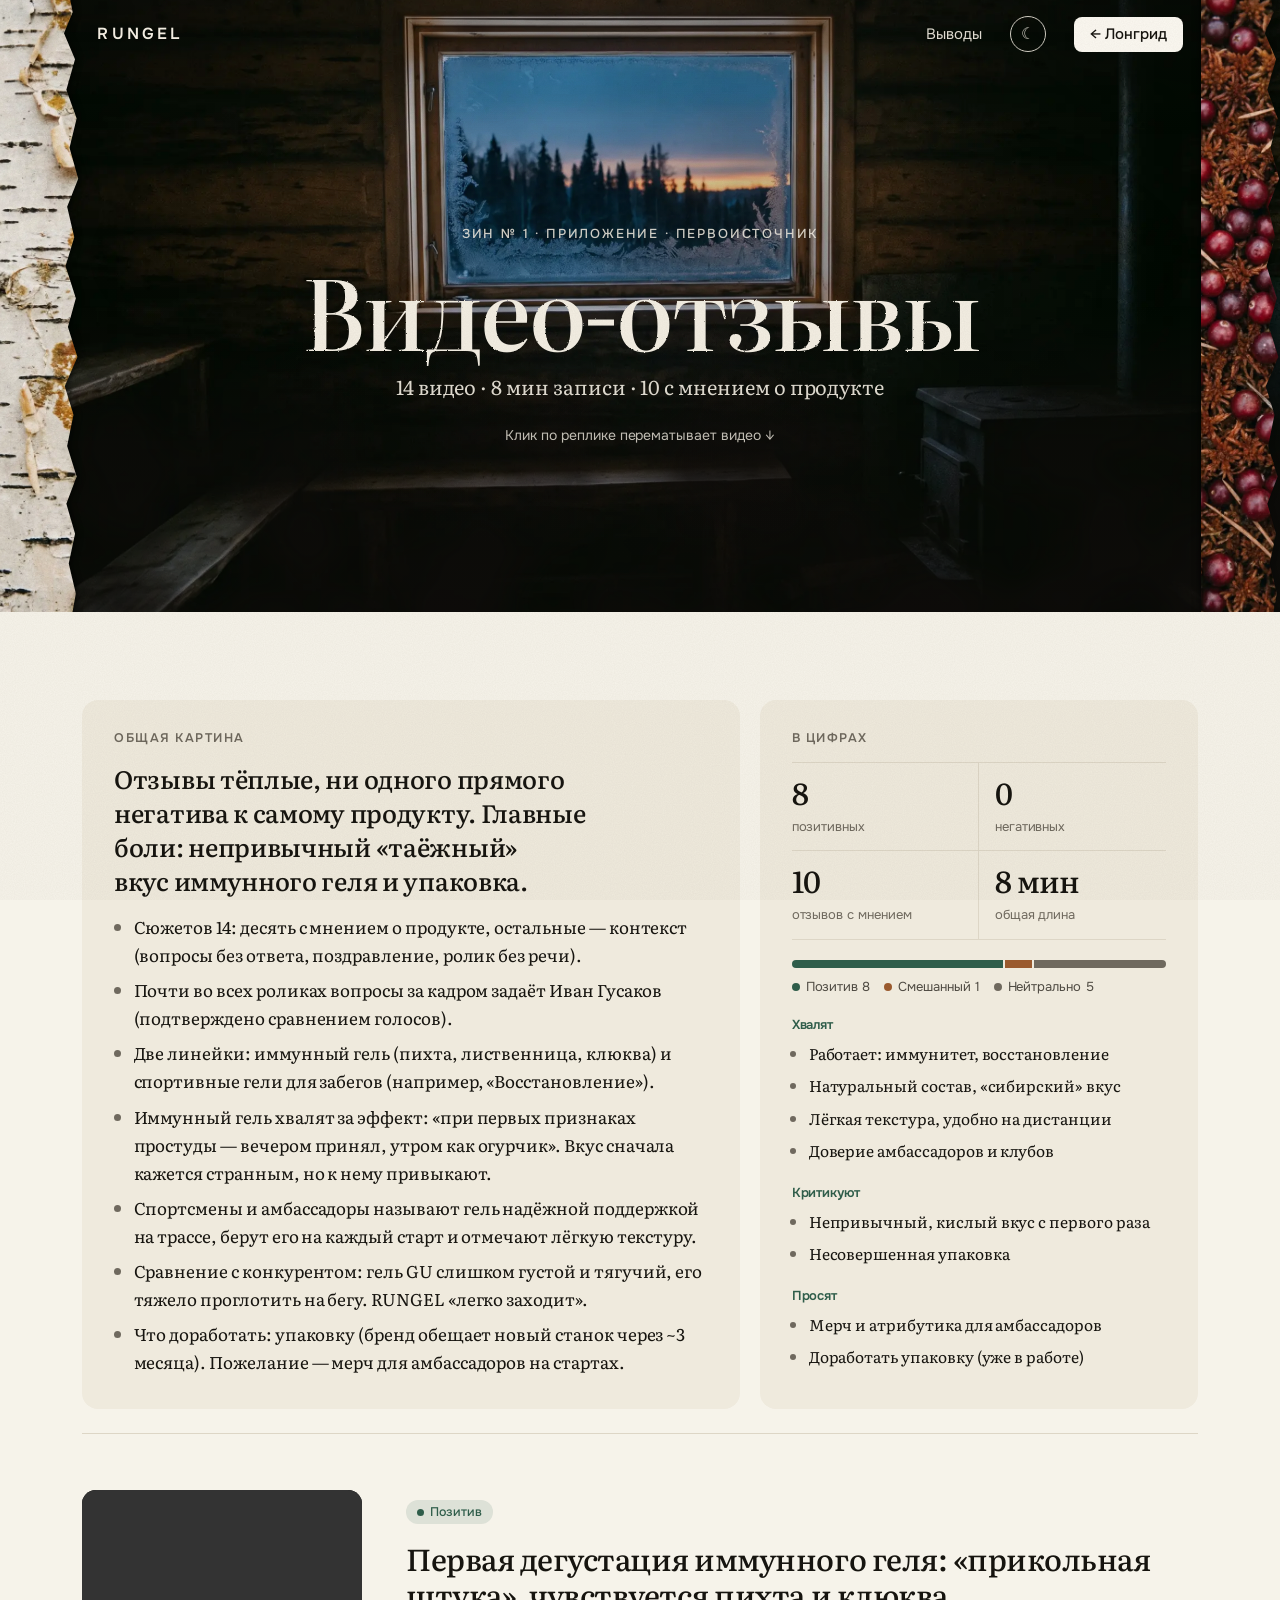
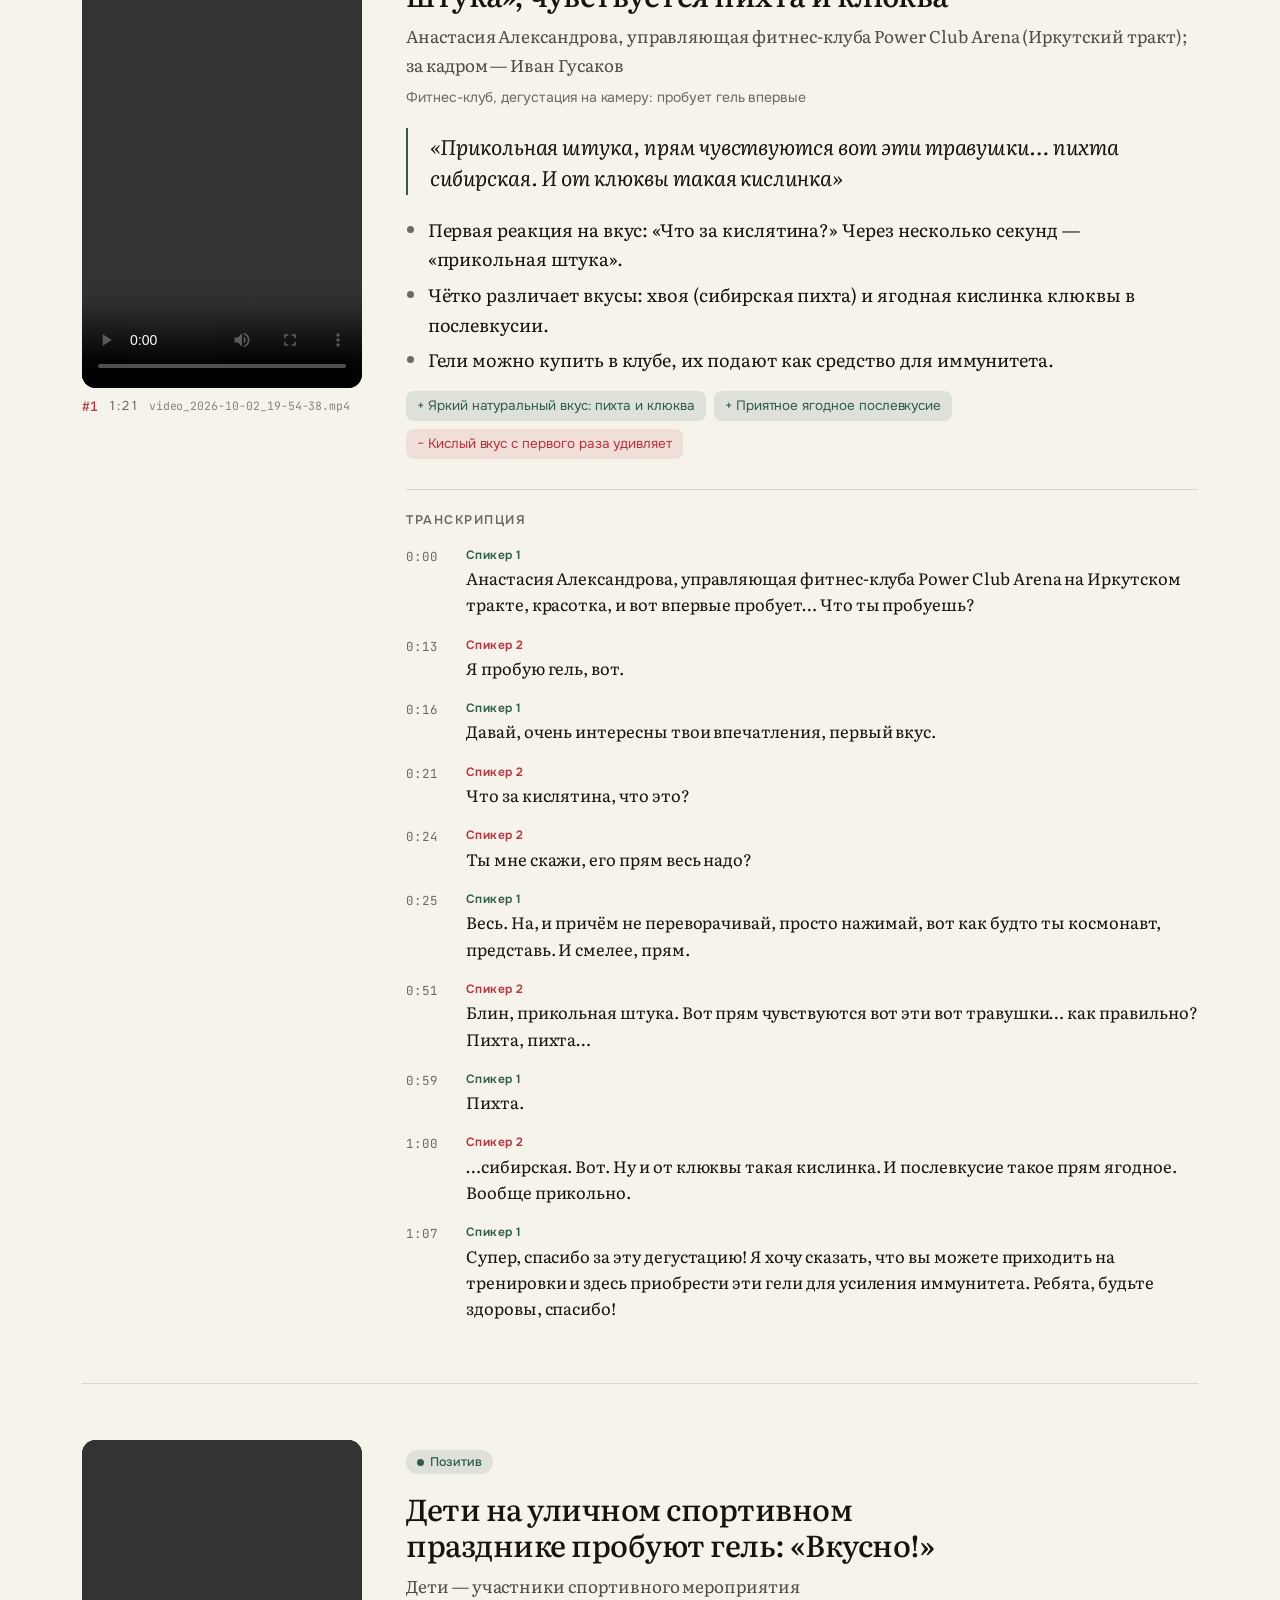
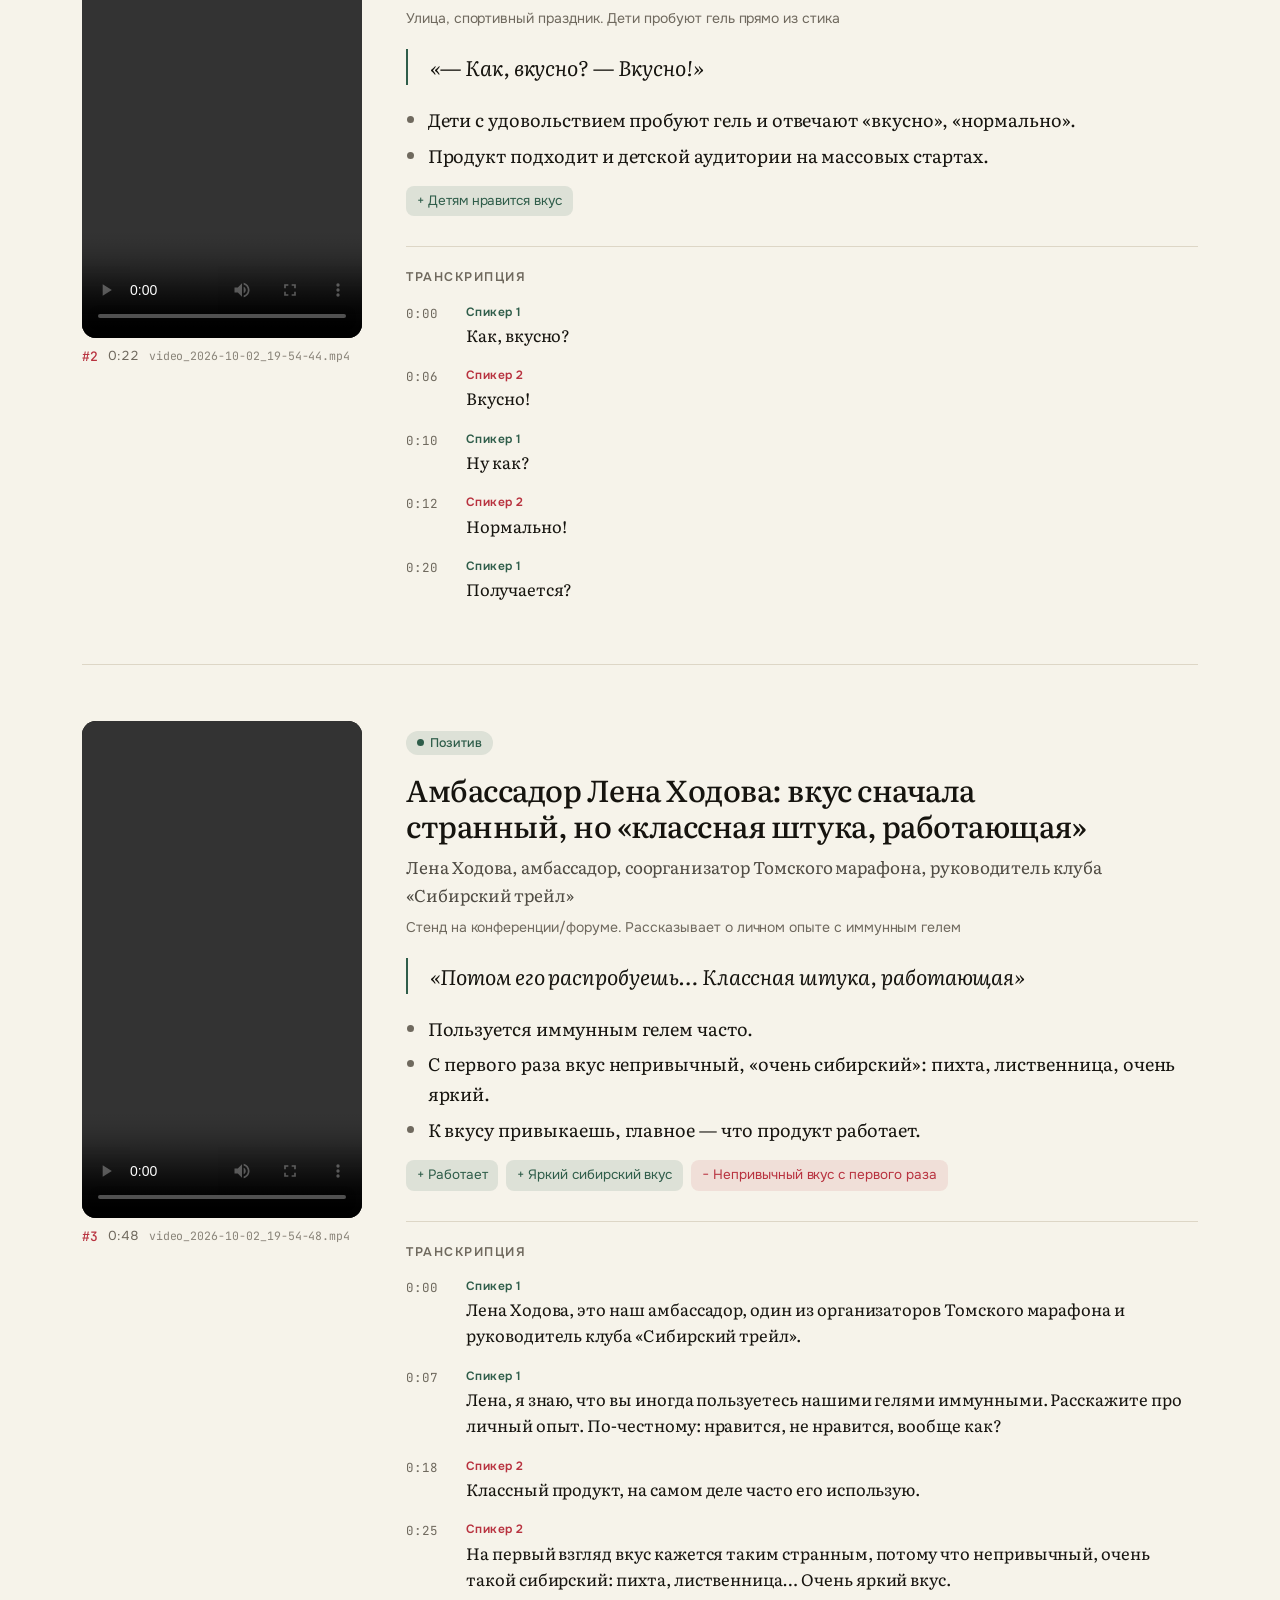
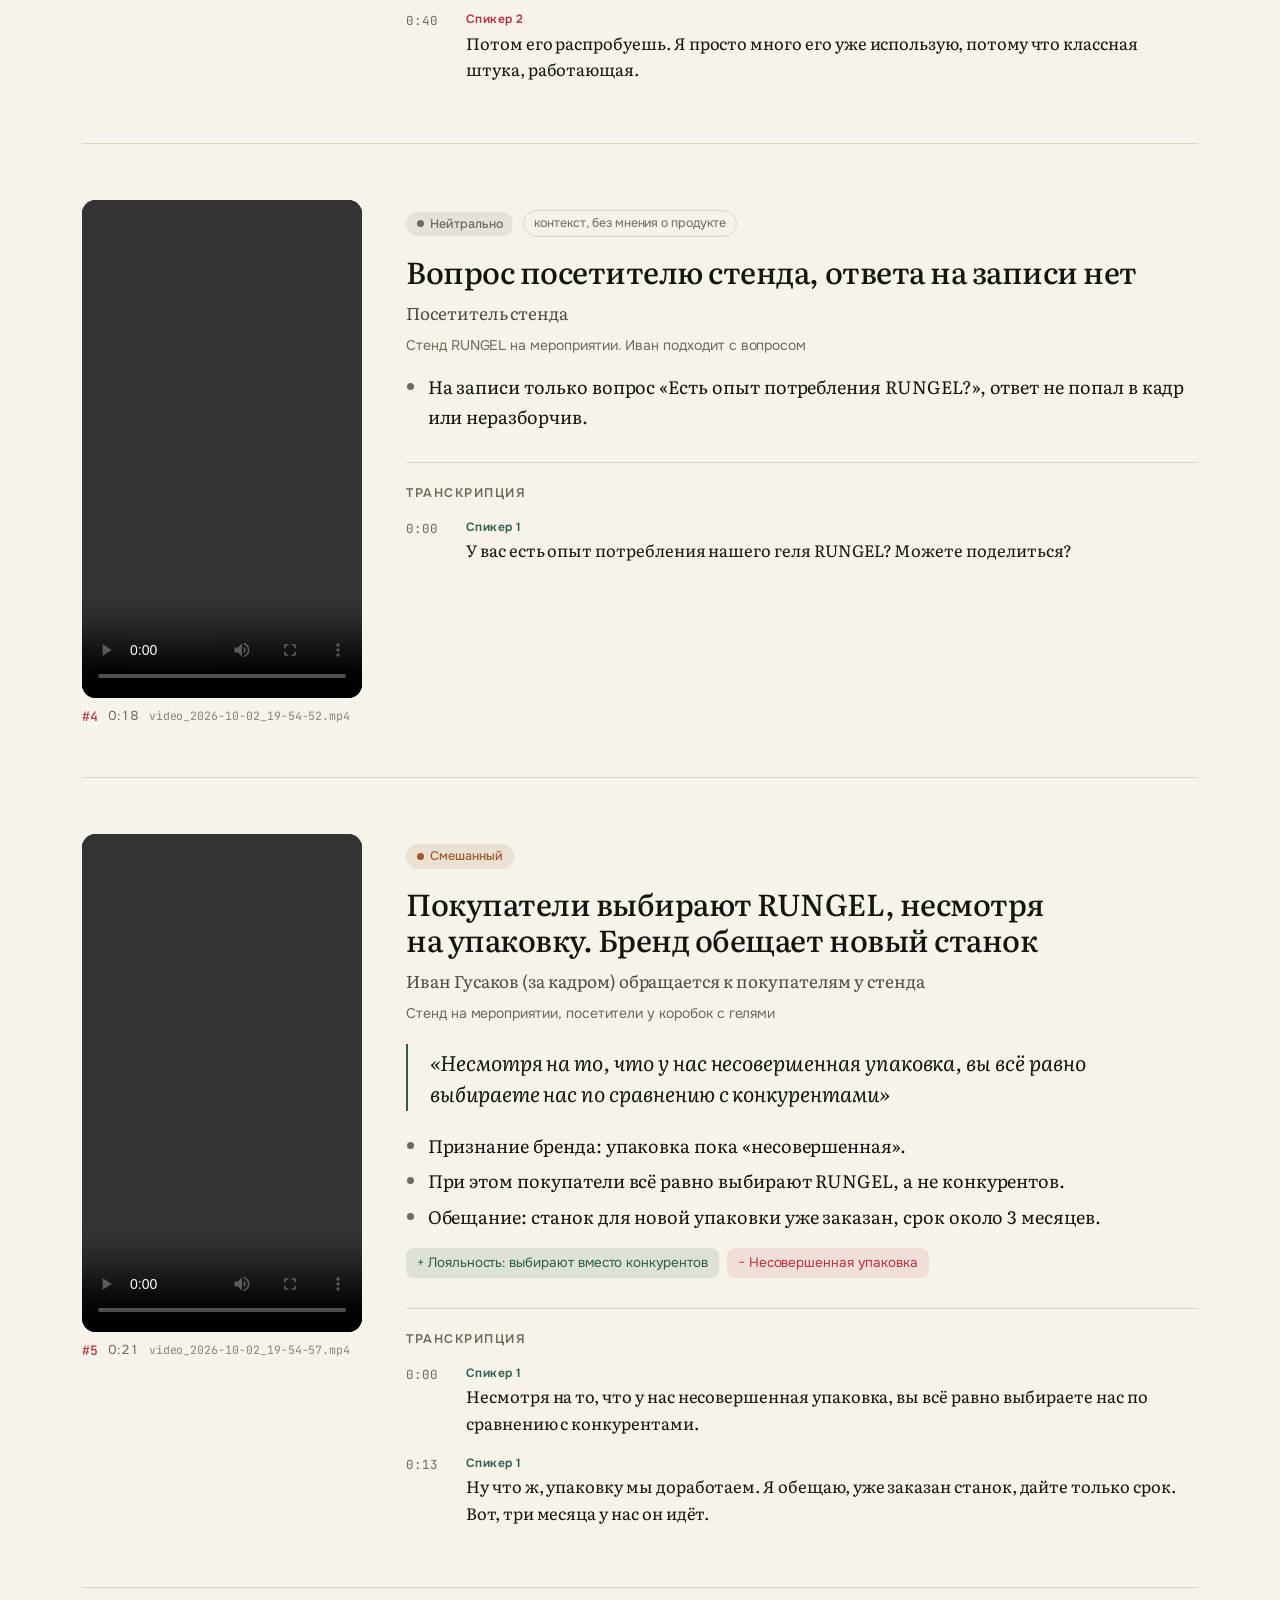
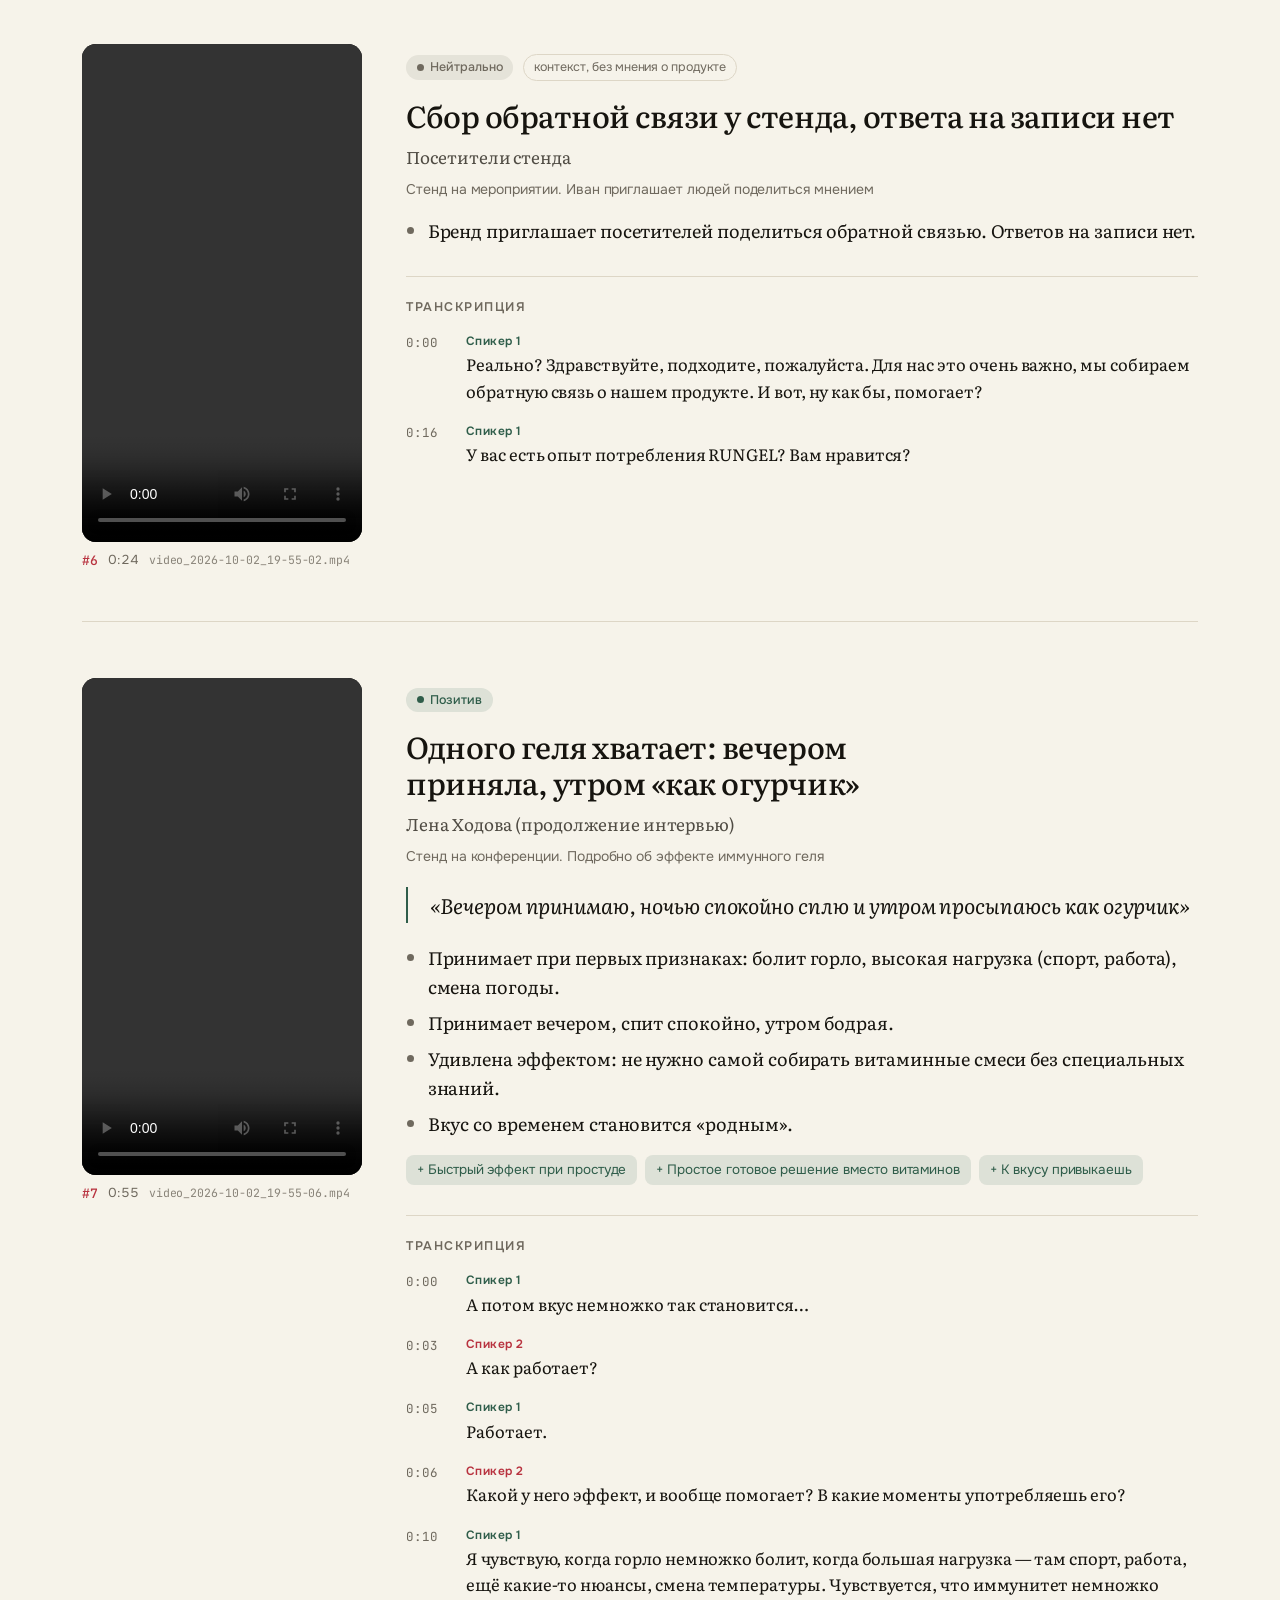
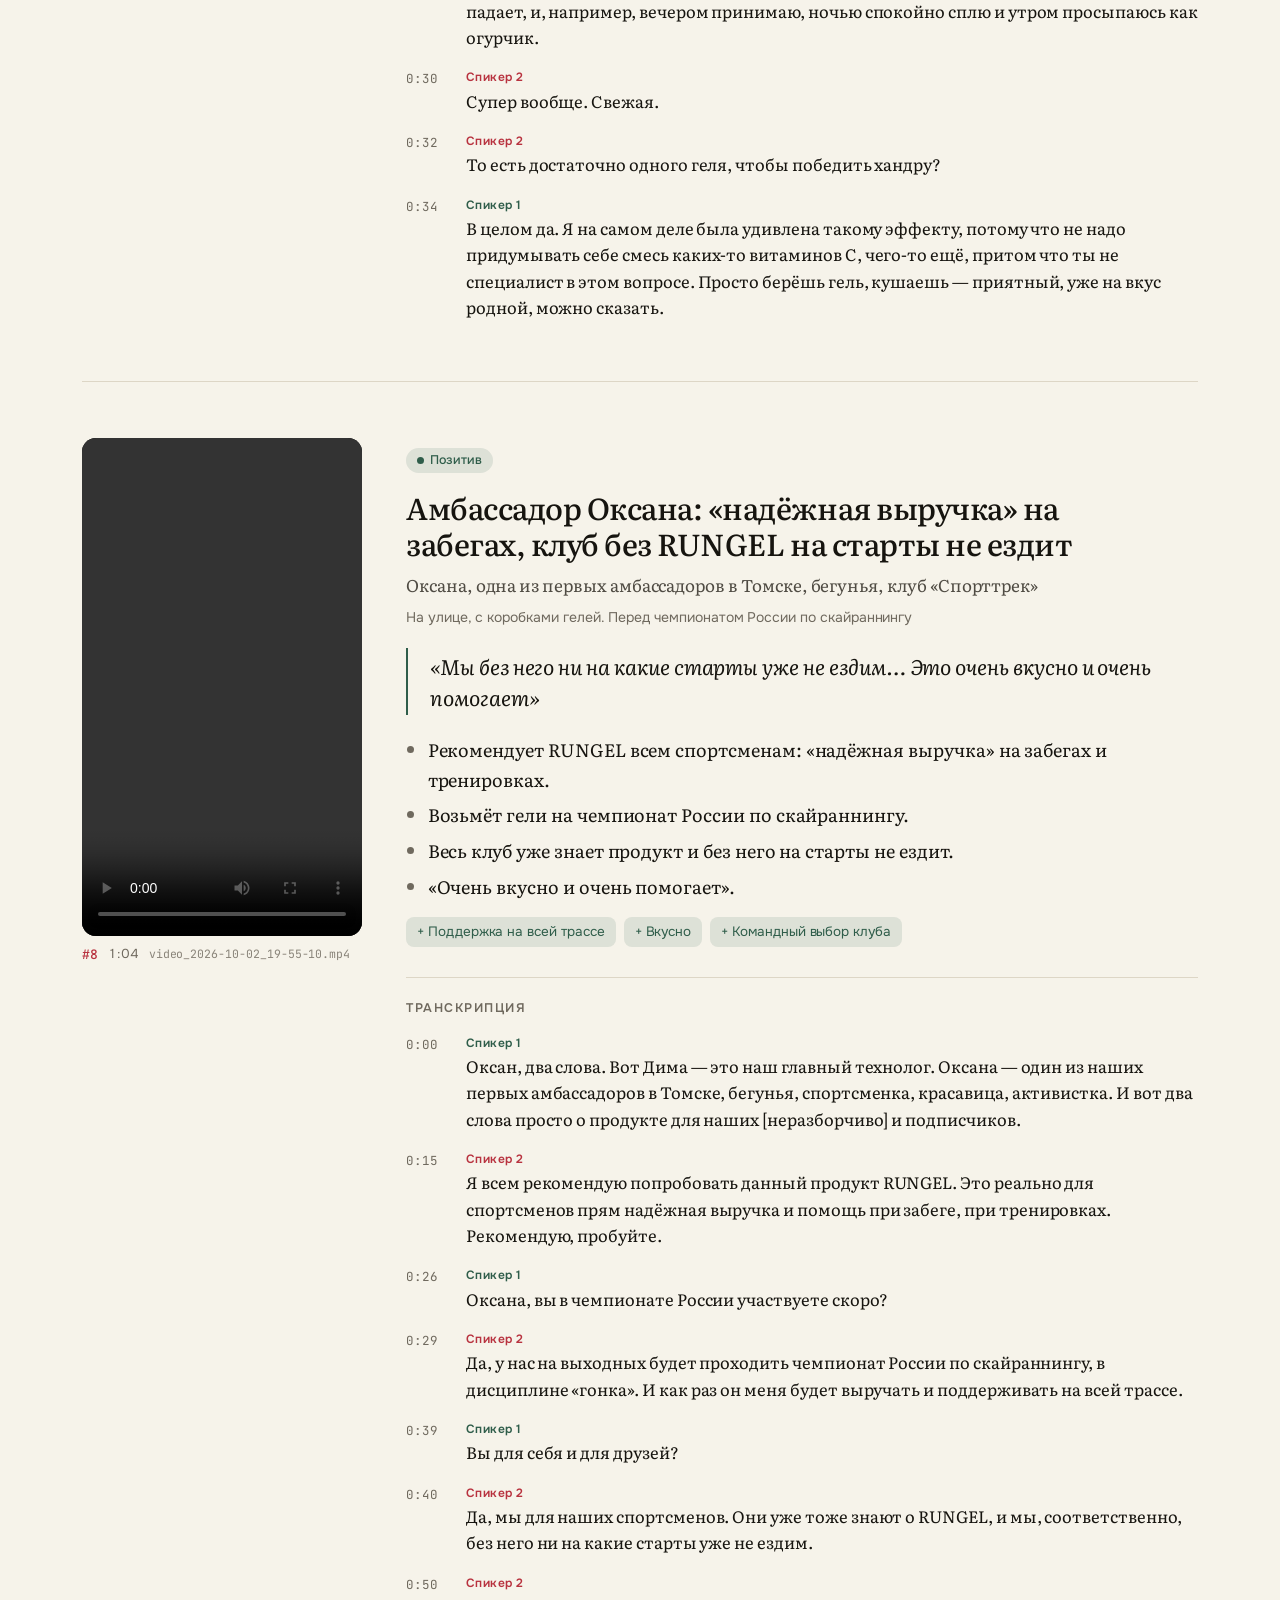
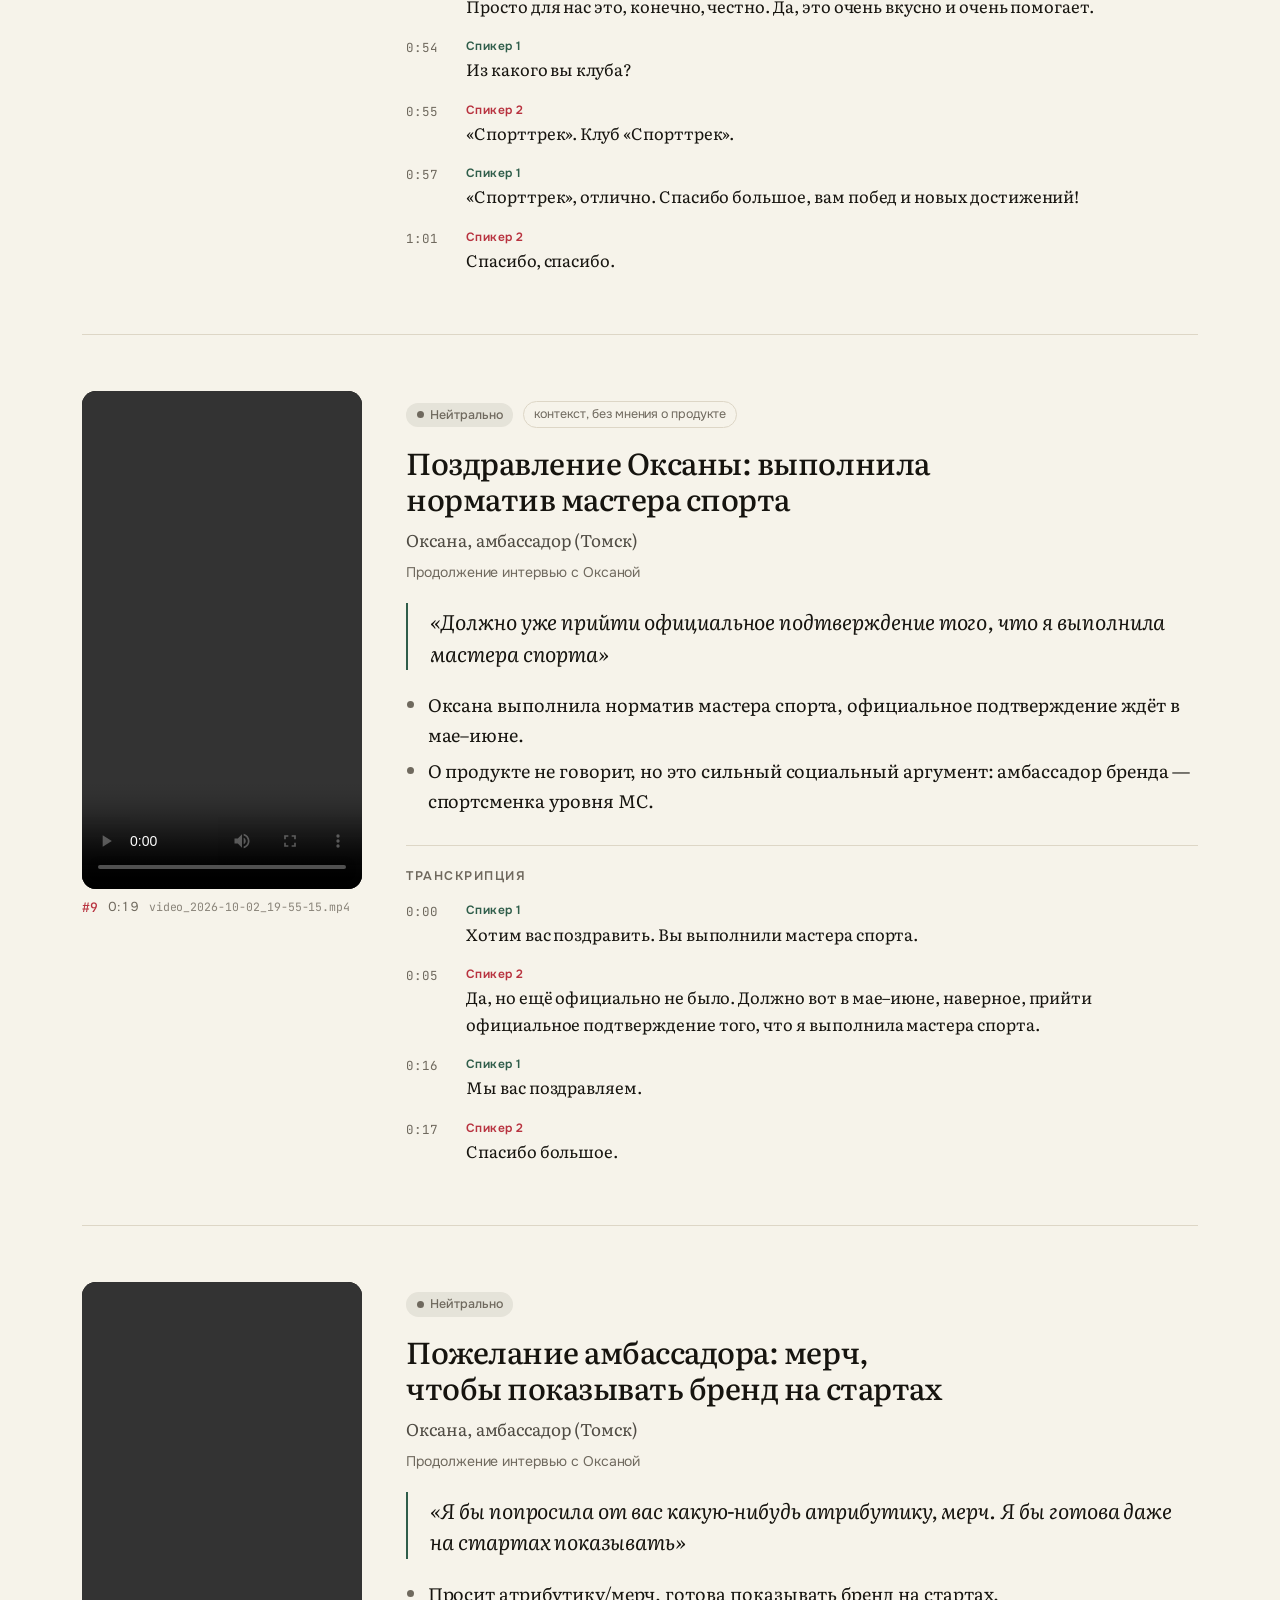
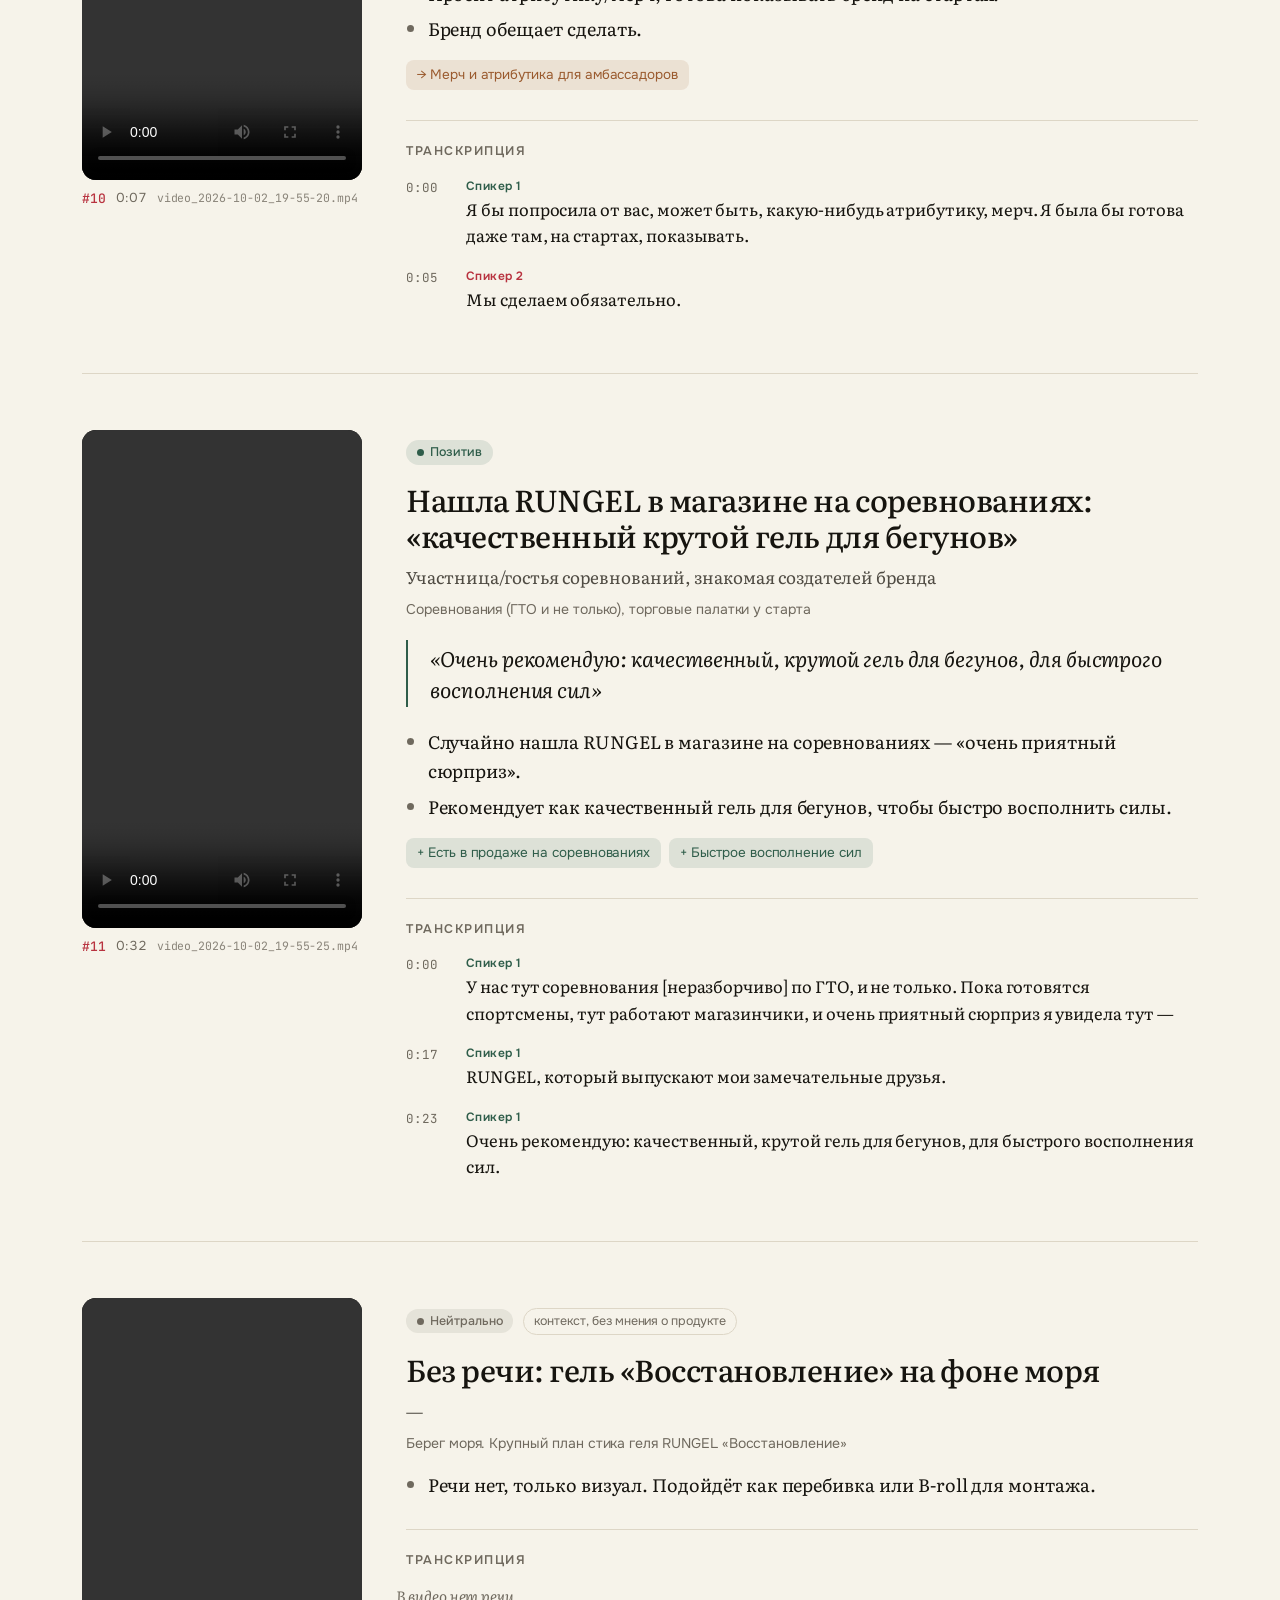
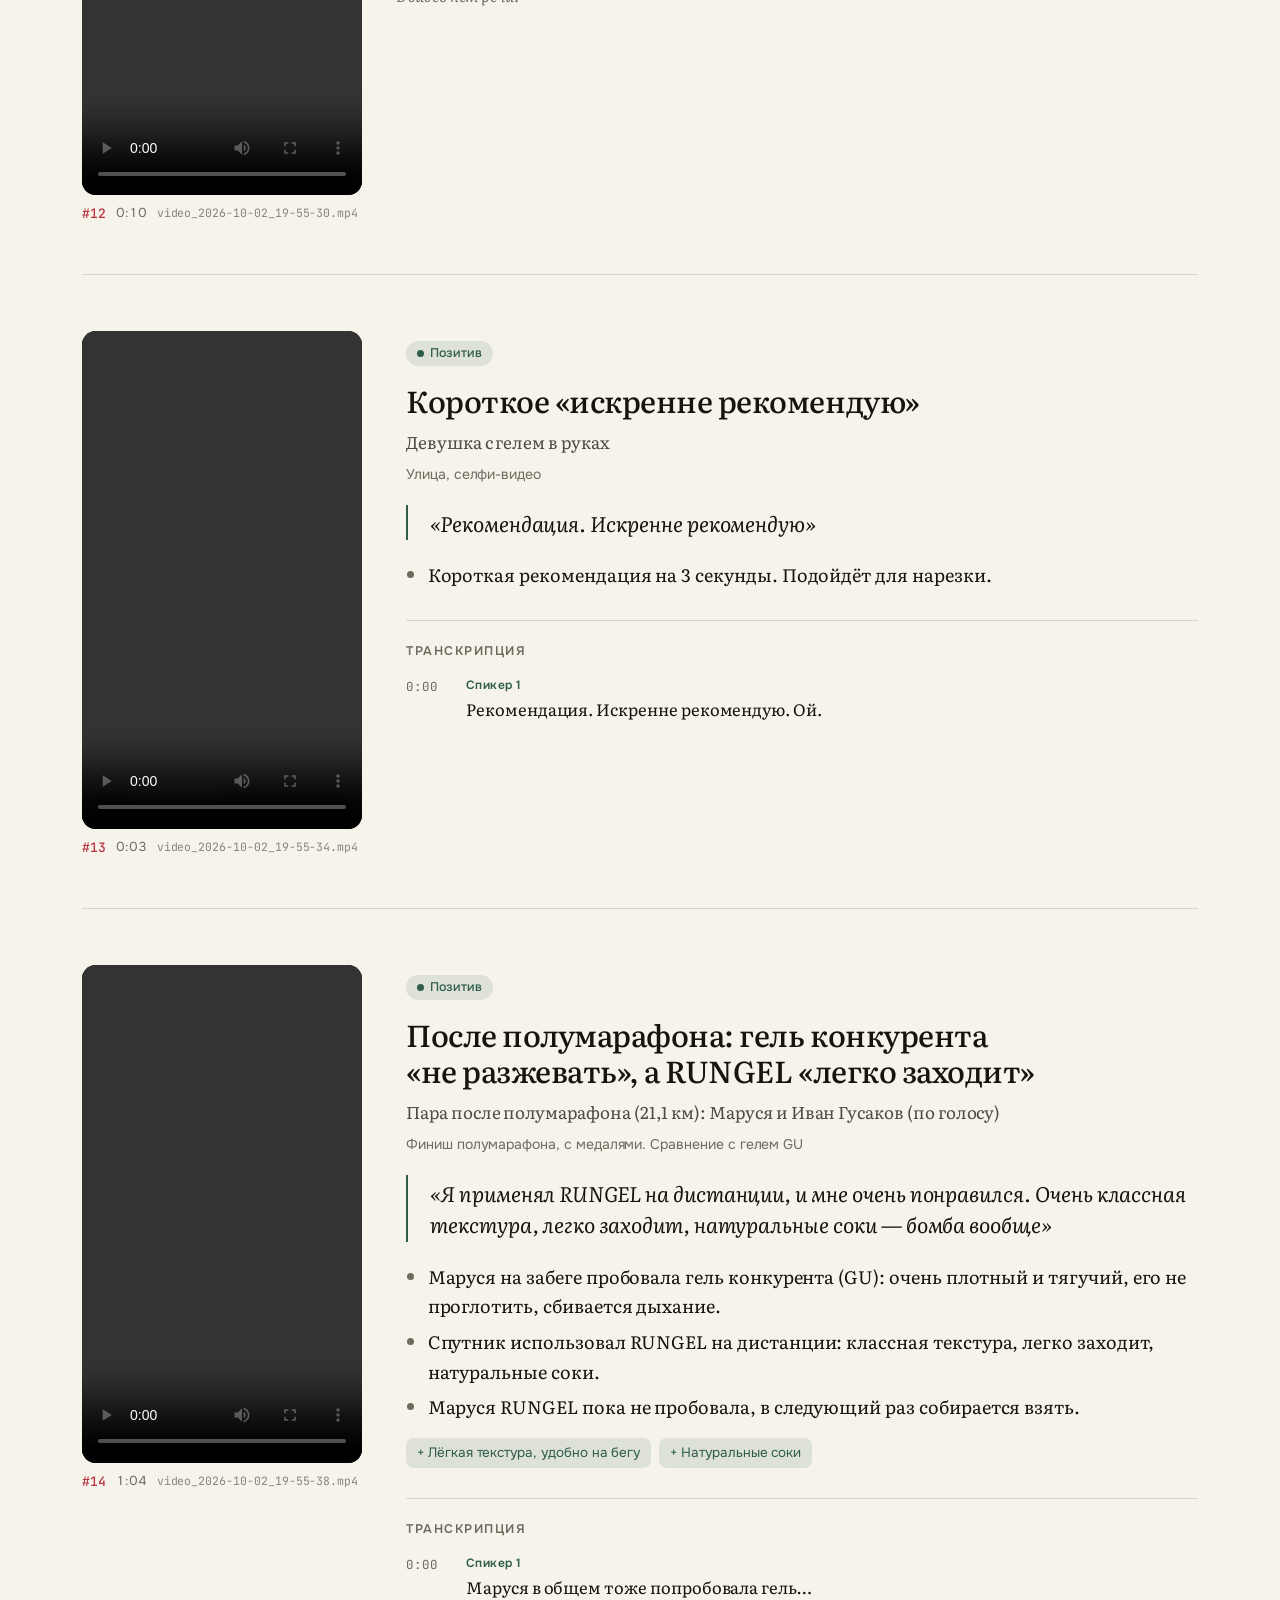
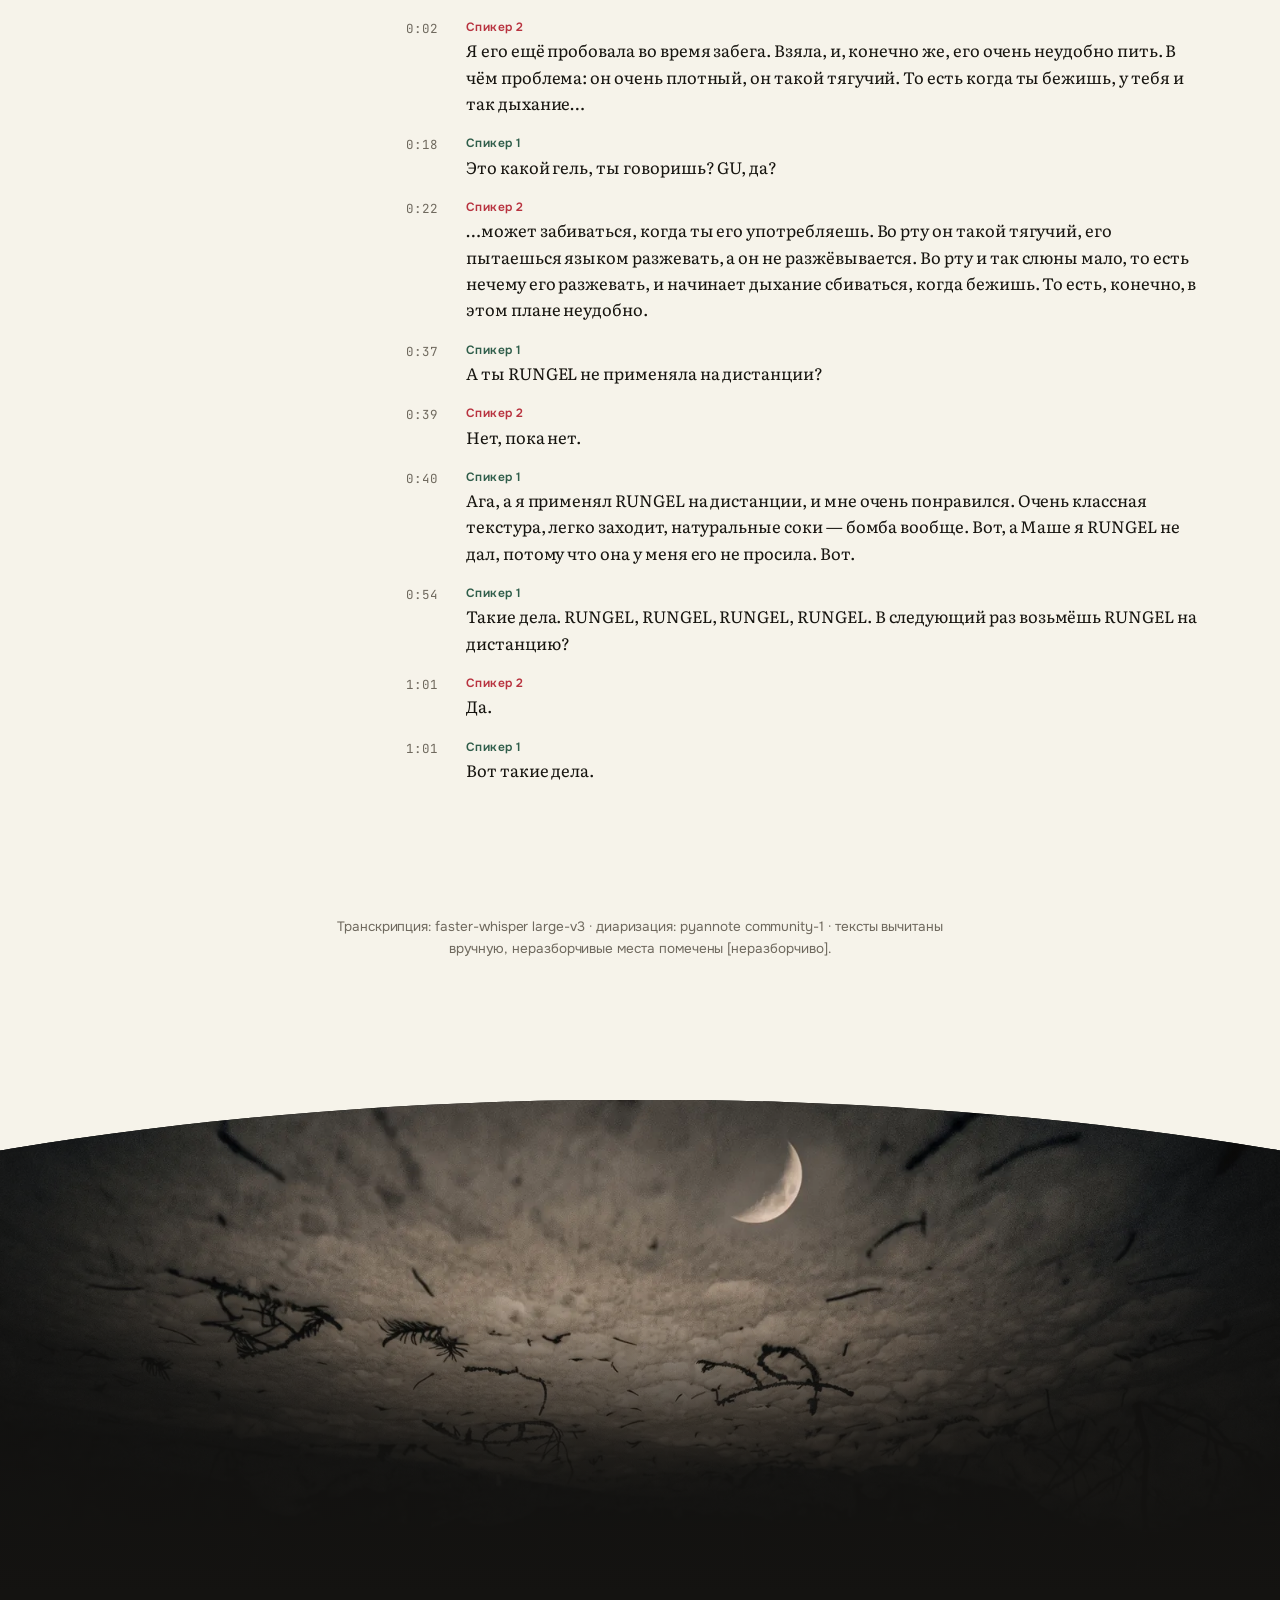
==== commit 4dfbf352: "Редизайн по мотивам anthropic.com: спокойная редакция + тайга - Общий слой assets/site.css и site.js" ====
--- a/reviews.html
+++ b/reviews.html
@@ -2,155 +2,121 @@
 <html lang="ru">
 <head>
 <meta charset="utf-8">
-<script>try{var t=localStorage.getItem("rungel-theme");if(t==="light"||t==="dark")document.documentElement.dataset.theme=t}catch(e){}</script>
 <meta name="viewport" content="width=device-width, initial-scale=1">
 <title>Видео-отзывы · RUNGEL</title>
-<link rel="icon" href="data:image/svg+xml,%3Csvg xmlns=%27http://www.w3.org/2000/svg%27 viewBox=%270 0 32 32%27%3E%3Ccircle cx=%2713%27 cy=%2716%27 r=%2711%27 fill=%27%23c8243f%27/%3E%3Ccircle cx=%2719%27 cy=%2716%27 r=%2711%27 fill=%27%231d6b4f%27 style=%27mix-blend-mode:multiply%27/%3E%3C/svg%3E">
+<link rel="icon" href="data:image/svg+xml,%3Csvg xmlns=%27http://www.w3.org/2000/svg%27 viewBox=%270 0 32 32%27%3E%3Ccircle cx=%2713%27 cy=%2716%27 r=%2711%27 fill=%27%23b8323f%27/%3E%3Ccircle cx=%2719%27 cy=%2716%27 r=%2711%27 fill=%27%232f5d4a%27 style=%27mix-blend-mode:multiply%27/%3E%3C/svg%3E">
+<script>try{var t=localStorage.getItem("rungel-theme");if(t==="light"||t==="dark")document.documentElement.dataset.theme=t}catch(e){}document.documentElement.classList.add("js")</script>
 <link rel="preconnect" href="https://fonts.googleapis.com">
 <link rel="preconnect" href="https://fonts.gstatic.com" crossorigin>
-<link href="https://fonts.googleapis.com/css2?family=Rubik+Mono+One&family=PT+Serif:ital,wght@0,400;0,700;1,400;1,700&family=PT+Mono&family=Caveat:wght@500;700&display=swap" rel="stylesheet">
+<link href="https://fonts.googleapis.com/css2?family=Literata:ital,opsz,wght@0,7..72,300..700;1,7..72,300..700&family=Onest:wght@400;500;600&family=JetBrains+Mono:wght@400;500&display=swap" rel="stylesheet">
+<link rel="preload" as="image" href="assets/img/reviews-hero.webp" fetchpriority="high">
+<link rel="stylesheet" href="assets/site.css">
 <style>
 :root{
-  --paper:#ece0c8; --slip:#f7f0e1; --slip-2:#f1e6cf; --photo:#fbf8f1;
-  --ink:#2a1f1c; --ink-2:#56463f; --ink-3:#8a7a6c; --line:#d9cab0;
-  --cran:#c8243f; --fir:#1d6b4f; --over:#7a3328;
-  --cran-t:rgba(200,36,63,.14); --fir-t:rgba(29,107,79,.16);
   --pos:var(--fir); --pos-bg:var(--fir-t); --neg:var(--cran); --neg-bg:var(--cran-t);
-  --mix:var(--over); --mix-bg:rgba(122,51,40,.14); --neu:var(--ink-3); --neu-bg:rgba(138,122,108,.16);
-  --spA:var(--fir); --spB:var(--cran); --spC:var(--over);
-  --hl:rgba(29,107,79,.18);
-  --tape:rgba(246,238,214,.72);
-  --shadow:0 1px 0 rgba(60,40,20,.08),0 10px 24px -14px rgba(60,40,20,.45);
-  --blend:multiply; --noise:.22;
-  --display:"Rubik Mono One",Impact,sans-serif; --serif:"PT Serif",Georgia,serif; --mono:"PT Mono",ui-monospace,monospace; --hand:"Caveat",cursive;
-}
-@media (prefers-color-scheme: dark){
-  :root:not([data-theme="light"]){
-    --paper:#16120e; --slip:#211b15; --slip-2:#1c1712; --photo:#2a231c;
-    --ink:#efe3cb; --ink-2:#c9b9a0; --ink-3:#8b7d6b; --line:#3a3027;
-    --cran:#ff5e76; --fir:#3fc48f; --over:#e09a6e;
-    --cran-t:rgba(255,94,118,.15); --fir-t:rgba(63,196,143,.15); --mix-bg:rgba(224,154,110,.15); --neu-bg:rgba(139,125,107,.18);
-    --hl:rgba(63,196,143,.2); --tape:rgba(240,228,200,.16);
-    --shadow:0 12px 26px -14px rgba(0,0,0,.9); --blend:screen; --noise:.32;
-  }
-}
-:root[data-theme="dark"]{
-  --paper:#16120e; --slip:#211b15; --slip-2:#1c1712; --photo:#2a231c;
-  --ink:#efe3cb; --ink-2:#c9b9a0; --ink-3:#8b7d6b; --line:#3a3027;
-  --cran:#ff5e76; --fir:#3fc48f; --over:#e09a6e;
-  --cran-t:rgba(255,94,118,.15); --fir-t:rgba(63,196,143,.15); --mix-bg:rgba(224,154,110,.15); --neu-bg:rgba(139,125,107,.18);
-  --hl:rgba(63,196,143,.2); --tape:rgba(240,228,200,.16);
-  --shadow:0 12px 26px -14px rgba(0,0,0,.9); --blend:screen; --noise:.32;
-}
-*{box-sizing:border-box}
-html{-webkit-text-size-adjust:100%;overflow-x:clip}
-body{margin:0;background:var(--paper);color:var(--ink);font:16px/1.55 var(--serif);overflow-x:hidden}
-body::before{content:"";position:fixed;inset:0;pointer-events:none;z-index:60;opacity:var(--noise);mix-blend-mode:var(--blend);
-  background-image:url("data:image/svg+xml,%3Csvg xmlns='http://www.w3.org/2000/svg' width='220' height='220'%3E%3Cfilter id='n'%3E%3CfeTurbulence type='fractalNoise' baseFrequency='.75' numOctaves='3' stitchTiles='stitch'/%3E%3CfeColorMatrix values='0 0 0 0 .45 0 0 0 0 .36 0 0 0 0 .25 0 0 0 .55 0'/%3E%3C/filter%3E%3Crect width='100%25' height='100%25' filter='url(%23n)'/%3E%3C/svg%3E")}
-a{color:inherit}
-::selection{background:var(--cran);color:var(--slip)}
-
-.topbar{position:sticky;top:0;z-index:50;display:flex;justify-content:space-between;align-items:center;padding:10px clamp(14px,3vw,32px);background:color-mix(in srgb,var(--paper) 88%,transparent);backdrop-filter:blur(6px);-webkit-backdrop-filter:blur(6px)}
-.topbar::after{content:"";position:absolute;left:0;right:0;bottom:0;height:3px;background:repeating-linear-gradient(90deg,var(--ink) 0 2px,transparent 2px 6px);opacity:.25}
-.logo{font:16px/1 var(--display);text-decoration:none;position:relative;color:var(--cran);isolation:isolate}
-.logo::after{content:"RUNGEL";position:absolute;left:2px;top:2px;z-index:-1;color:var(--fir);opacity:.6}
-.sticker{display:inline-block;font:13px/1 var(--display);color:var(--slip);background:var(--fir);padding:10px 14px 9px;border-radius:999px;transform:rotate(-2deg);box-shadow:var(--shadow);text-decoration:none;transition:transform .2s}
-.sticker:hover{transform:rotate(0) scale(1.04);background:var(--cran)}
-
-.wrap{max-width:1180px;margin:0 auto;padding:40px 20px 80px}
-.top{margin-bottom:40px}
-.issue{display:flex;flex-wrap:wrap;gap:8px;font:13px/1 var(--mono);text-transform:uppercase;letter-spacing:.08em}
-.issue span{border:1.5px solid var(--ink);padding:7px 10px 6px}
-.issue span:first-child{background:var(--ink);color:var(--paper)}
-h1{font:clamp(36px,6.4vw,84px)/.95 var(--display);margin:20px 0 0;color:var(--cran);letter-spacing:-.03em;position:relative;isolation:isolate}
-h1::after{content:attr(data-t);position:absolute;left:.05em;top:.05em;z-index:-1;color:transparent;background:radial-gradient(circle,var(--fir) 48%,transparent 52%) 0 0/6px 6px;-webkit-background-clip:text;background-clip:text}
-.sub{font:15px/1.4 var(--mono);color:var(--ink-2);margin-top:14px}
-.hint{font:700 25px/1.1 var(--hand);color:var(--cran);transform:rotate(-2deg);display:inline-block;margin-top:10px}
-h2{font:14px/1 var(--display);color:var(--fir);margin:0 0 14px;letter-spacing:.02em}
-
-.overview{display:grid;grid-template-columns:1.6fr 1fr;gap:26px;margin-bottom:40px}
-.panel{position:relative;background:var(--slip);box-shadow:var(--shadow);padding:26px 26px 22px}
-.panel:first-child{transform:rotate(-.5deg)}
-.panel:last-child{transform:rotate(.6deg)}
-.panel::before{content:"";position:absolute;top:-12px;left:50%;width:100px;height:26px;margin-left:-50px;background:var(--tape);transform:rotate(-3deg)}
-.headline{font:700 20px/1.4 var(--serif);margin:0 0 14px}
-.panel ul{margin:0;padding-left:18px}
-.panel li{margin:6px 0}
-.panel li::marker{color:var(--cran)}
-.stats{display:grid;grid-template-columns:repeat(2,1fr);gap:10px;margin-bottom:16px}
-.stat{border:2px solid var(--ink);padding:10px 12px}
-.stat b{display:block;font:24px/1.1 var(--display);color:var(--cran)}
-.stat span{font:12px/1.3 var(--mono);color:var(--ink-2)}
-.bar{display:flex;height:12px;overflow:hidden;margin:6px 0 6px;border:1.5px solid var(--ink)}
+  --mix:#9a5a2e; --mix-bg:rgba(154,90,46,.12); --neu:var(--ink-3); --neu-bg:rgba(111,105,94,.12);
+  --spA:var(--fir); --spB:var(--cran); --spC:#9a5a2e;
+}
+@media (prefers-color-scheme: dark){ :root:not([data-theme="light"]){ --mix:#e0a274; --mix-bg:rgba(224,162,116,.14); --spC:#e0a274; --neu-bg:rgba(149,143,130,.16) } }
+:root[data-theme="dark"]{ --mix:#e0a274; --mix-bg:rgba(224,162,116,.14); --spC:#e0a274; --neu-bg:rgba(149,143,130,.16) }
+
+.hint{font:400 14px/1.4 var(--sans);opacity:.8;margin:26px 0 0}
+.sub{font:400 clamp(17px,1.7vw,20px)/1.4 var(--serif);margin:18px 0 0;opacity:.92}
+
+.wrap{max-width:1180px;margin:0 auto;padding:88px var(--gutter) 0}
+h2{font:600 12.5px/1.3 var(--sans);letter-spacing:.12em;text-transform:uppercase;color:var(--ink-3);margin:0 0 16px}
+.overview{display:grid;grid-template-columns:1.5fr 1fr;gap:20px;margin-bottom:24px}
+.panel{background:var(--paper-2);border-radius:16px;padding:30px 32px 26px}
+.headline{font:500 clamp(21px,2vw,25px)/1.35 var(--serif);letter-spacing:-.012em;margin:0 0 16px;text-wrap:balance}
+.panel ul{margin:0;padding-left:1.15em;font-size:17px}
+.panel li{margin:7px 0}
+.panel li::marker{color:var(--ink-3)}
+.stats{display:grid;grid-template-columns:repeat(2,1fr);gap:0;margin-bottom:20px;border-top:1px solid var(--line)}
+.stat{padding:14px 0 12px;border-bottom:1px solid var(--line)}
+.stat:nth-child(odd){padding-right:12px;border-right:1px solid var(--line)}
+.stat:nth-child(even){padding-left:16px}
+.stat b{display:block;font:500 30px/1.05 var(--serif);letter-spacing:-.02em}
+.stat span{font:400 13px/1.3 var(--sans);color:var(--ink-3)}
+.bar{display:flex;height:8px;overflow:hidden;margin:4px 0 10px;border-radius:99px;gap:2px}
 .bar i{display:block}
-.legend{display:flex;flex-wrap:wrap;gap:4px 12px;font:12px var(--mono);color:var(--ink-2)}
-.legend span::before{content:"";display:inline-block;width:9px;height:9px;margin-right:5px;background:var(--c)}
-.pc{display:grid;grid-template-columns:1fr;gap:12px;margin-top:18px}
-.pc h3{font:700 24px/1 var(--hand);margin:0 0 4px;color:var(--fir)}
-.pc ul{padding-left:16px;font-size:14.5px}
-
-.card{display:grid;grid-template-columns:300px 1fr;gap:34px;background:var(--slip);box-shadow:var(--shadow);padding:30px 28px 26px;margin-top:44px;position:relative;scroll-margin-top:80px}
-.card:nth-child(odd){transform:rotate(-.25deg)}
-.card:nth-child(even){transform:rotate(.25deg)}
-.card.context{background:var(--slip-2)}
-.card:target{outline:3px dashed var(--cran);outline-offset:6px}
-.vid{position:sticky;top:84px;align-self:start;background:var(--photo);padding:10px 10px 12px;box-shadow:var(--shadow);transform:rotate(-1.5deg)}
-.card:nth-child(even) .vid{transform:rotate(1.4deg)}
-.vid::before{content:"";position:absolute;top:-12px;left:50%;width:90px;height:24px;margin-left:-45px;background:var(--tape);transform:rotate(3deg);z-index:1}
-video{width:100%;aspect-ratio:9/16;background:#000;display:block;object-fit:contain}
-.meta{display:flex;gap:8px;align-items:center;flex-wrap:wrap;font:12.5px/1.3 var(--mono);color:var(--ink-3);margin-top:8px}
-.vid .meta .num:first-child{font:700 26px/1 var(--hand);color:var(--cran)}
+.legend{display:flex;flex-wrap:wrap;gap:4px 14px;font:400 13px var(--sans);color:var(--ink-2)}
+.legend span::before{content:"";display:inline-block;width:8px;height:8px;border-radius:50%;margin-right:6px;background:var(--c)}
+.pc{display:grid;gap:14px;margin-top:22px}
+.pc h3{font:600 13px/1.3 var(--sans);margin:0 0 4px;color:var(--fir)}
+.pc ul{padding-left:1.1em;font-size:15.5px}
+
+#list{margin-top:8px}
+.card{display:grid;grid-template-columns:280px 1fr;gap:44px;padding:56px 0 52px;border-top:1px solid var(--line);scroll-margin-top:72px}
+.card:target{border-top:2px solid var(--fir)}
+.vid{position:sticky;top:84px;align-self:start}
+.vid video{width:100%;aspect-ratio:9/16;background:#000;display:block;object-fit:contain;border-radius:14px}
+.meta{display:flex;gap:10px;align-items:center;flex-wrap:wrap;font:400 13px/1.3 var(--sans);color:var(--ink-3);margin-top:10px}
+.vid .meta span:last-child{font:400 11.5px/1.3 var(--mono);opacity:.8}
+.vid .meta .num:first-child{font:500 13px/1 var(--mono);color:var(--cran)}
 .num{font-variant-numeric:tabular-nums}
-.badge{display:inline-flex;align-items:center;font:11px/1 var(--display);padding:6px 9px 5px;border:2px solid var(--c);color:var(--c);transform:rotate(-2deg)}
-.kind{font:12px/1.2 var(--mono);border:1.5px dashed var(--ink-3);padding:4px 9px;color:var(--ink-3)}
-.card h3{font:clamp(17px,1.8vw,21px)/1.25 var(--display);margin:14px 0 10px;letter-spacing:-.01em}
-.who{color:var(--ink-2);font-size:15.5px;margin:0}
-.ctx{color:var(--ink-3);font:13px/1.45 var(--mono);margin:6px 0 14px}
-.quote{margin:16px 0;font:italic 19px/1.45 var(--serif);background:var(--fir-t);padding:12px 16px;border-left:4px solid var(--fir)}
-.points{margin:10px 0;padding-left:18px}
-.points li{margin:4px 0}
-.points li::marker{color:var(--cran)}
-.pcm{display:flex;flex-wrap:wrap;gap:8px;margin:12px 0}
-.pcm span{font:13px/1.3 var(--mono);padding:5px 9px}
+.badge{display:inline-flex;align-items:center;gap:6px;font:500 12.5px/1 var(--sans);padding:6px 11px;border-radius:999px;background:var(--b);color:var(--c)}
+.badge::before{content:"";width:7px;height:7px;border-radius:50%;background:currentColor}
+.kind{font:400 12.5px/1.2 var(--sans);border:1px solid var(--line);padding:5px 10px;border-radius:999px;color:var(--ink-3)}
+.card h3{font:500 clamp(24px,2.4vw,30px)/1.2 var(--serif);letter-spacing:-.016em;margin:16px 0 10px;text-wrap:balance}
+.who{color:var(--ink-2);font-size:17px;margin:0}
+.ctx{color:var(--ink-3);font:400 14px/1.5 var(--sans);margin:8px 0 16px}
+.quote{margin:20px 0;font:italic 400 clamp(19px,1.8vw,21px)/1.5 var(--serif);padding:2px 0 2px 22px;border-left:2px solid var(--fir)}
+.points{margin:12px 0;padding-left:1.2em}
+.points li{margin:6px 0}
+.points li::marker{color:var(--ink-3)}
+.pcm{display:flex;flex-wrap:wrap;gap:8px;margin:16px 0}
+.pcm span{font:400 13.5px/1.35 var(--sans);padding:6px 11px;border-radius:8px}
 .pcm .p{background:var(--pos-bg);color:var(--pos)}
 .pcm .m{background:var(--neg-bg);color:var(--neg)}
 .pcm .w{background:var(--mix-bg);color:var(--mix)}
-.trh{font:700 25px/1 var(--hand);color:var(--ink-2);margin:22px 0 6px;padding-top:16px;border-top:2px dotted var(--line)}
-.tr{margin:0 -8px}
-.seg{display:grid;grid-template-columns:44px 1fr;gap:10px;padding:7px 8px;cursor:pointer;transition:background .12s}
-.seg:hover{background:var(--slip-2)}
-.seg.on{background:var(--hl)}
-.seg time{font:12px/1.6 var(--mono);color:var(--ink-3);font-variant-numeric:tabular-nums}
-.seg b{font:11px/1.6 var(--mono);text-transform:uppercase;letter-spacing:.06em;color:var(--sp);display:block}
-.seg p{margin:0}
-.empty{color:var(--ink-3);font-style:italic;font-size:14px}
-footer{margin-top:60px;padding-top:24px;border-top:3px double var(--ink-3);color:var(--ink-3);font:13px/1.6 var(--mono)}
-.back{display:inline-block;margin-bottom:12px;font:13px/1 var(--display);color:var(--cran);text-decoration:none}
-.back:hover{text-decoration:underline}
+.trh{font:600 12.5px/1.3 var(--sans);letter-spacing:.12em;text-transform:uppercase;color:var(--ink-3);margin:30px 0 8px;padding-top:22px;border-top:1px solid var(--line)}
+.tr{margin:0 -10px}
+.seg{display:grid;grid-template-columns:48px 1fr;gap:12px;padding:9px 10px;border-radius:8px;cursor:pointer;transition:background .15s}
+.seg:hover{background:var(--paper-2)}
+.seg.on{background:var(--fir-t)}
+.seg time{font:400 12.5px/1.75 var(--mono);color:var(--ink-3);font-variant-numeric:tabular-nums}
+.seg b{font:600 12px/1.6 var(--sans);letter-spacing:.04em;color:var(--sp);display:block}
+.seg p{margin:0;font-size:16.5px;line-height:1.6}
+.empty{color:var(--ink-3);font-style:italic;font-size:15px}
+.method{max-width:var(--col);margin:72px auto 0;color:var(--ink-3);font:400 13.5px/1.6 var(--sans);text-align:center}
 
 @media (max-width:860px){
   .overview{grid-template-columns:1fr}
-  .card{grid-template-columns:1fr;gap:22px;padding:24px 16px 20px}
-  .card:nth-child(n){transform:none}
+  .card{grid-template-columns:1fr;gap:26px;padding:40px 0}
   .vid{position:relative;top:0;max-width:280px;width:100%;margin:0 auto}
-  .wrap{padding:28px 16px 60px}
-}
-.tools{display:flex;gap:14px;align-items:center}
-.theme{width:40px;height:40px;display:grid;place-items:center;padding:0;border:2px solid var(--ink);border-radius:50%;background:var(--slip);color:var(--ink);font:18px/1 var(--serif);cursor:pointer;transform:rotate(4deg);box-shadow:var(--shadow);transition:transform .2s,background .2s,color .2s}
-.theme:hover{transform:rotate(-8deg) scale(1.06);background:var(--ink);color:var(--paper)}
-.theme:focus-visible{outline:3px dashed var(--cran);outline-offset:3px}
+  .panel{padding:24px 20px}
+}
 </style>
 </head>
 <body>
-<header class="topbar"><a class="logo" href="./">RUNGEL</a><span class="tools"><button class="theme" id="theme" type="button" aria-label="Переключить тему">☾</button><a class="sticker" href="./">← Лонгрид</a></span></header>
+<a class="skip" href="#list">К видео</a>
+<svg width="0" height="0" style="position:absolute" aria-hidden="true">
+  <filter id="rough" x="-5%" y="-10%" width="110%" height="120%"><feTurbulence type="fractalNoise" baseFrequency=".9" numOctaves="2" seed="4" result="n"/><feDisplacementMap in="SourceGraphic" in2="n" scale="2" xChannelSelector="R" yChannelSelector="G" result="r"/><feGaussianBlur in="r" stdDeviation=".4"/></filter>
+</svg>
+
+<header class="site-head">
+  <a class="wordmark" href="./">Rungel</a>
+  <nav>
+    <a class="hide-m" href="./#itog">Выводы</a>
+    <button class="theme" id="theme" type="button" aria-label="Переключить тему">☾</button>
+    <a class="btn" href="./">← Лонгрид</a>
+  </nav>
+</header>
+
+<section class="hero short">
+  <img class="hero-img" src="assets/img/reviews-hero.webp" alt="" fetchpriority="high">
+  <div class="hero-shade"></div>
+  <div class="strip l" aria-hidden="true"><img src="assets/img/strip-left.webp" alt=""></div>
+  <div class="strip r" aria-hidden="true"><img src="assets/img/strip-right.webp" alt=""></div>
+  <div class="hero-in">
+    <p class="eyebrow">Зин № 1 · Приложение · Первоисточник</p>
+    <h1 class="hero-title" style="font-size:clamp(40px,7.6vw,110px);white-space:nowrap">Видео-отзывы</h1>
+    <p class="sub" id="sub"></p>
+    <p class="hint">Клик по реплике перематывает видео ↓</p>
+  </div>
+</section>
+
 <div class="wrap">
-  <div class="top">
-    <div class="issue"><span>Зин № 1</span><span>Приложение</span><span>Первоисточник</span></div>
-    <h1 data-t="Видео-отзывы">Видео-отзывы</h1>
-    <div class="sub" id="sub"></div>
-    <span class="hint">клик по реплике — видео перемотается ↓</span>
-  </div>
-
   <section class="overview">
     <div class="panel">
       <h2>Общая картина</h2>
@@ -167,8 +133,47 @@
   </section>
 
   <main id="list"></main>
-  <footer><a class="back" href="./">← Вернуться к лонгриду «От видео-отзывов к рекламной стратегии»</a><br>Транскрипция: faster-whisper large-v3 · диаризация: pyannote community-1 · тексты вычитаны вручную, неразборчивые места помечены [неразборчиво]. Клик по реплике перематывает видео.</footer>
+  <p class="method">Транскрипция: faster-whisper large-v3 · диаризация: pyannote community-1 · тексты вычитаны вручную, неразборчивые места помечены [неразборчиво].</p>
 </div>
+
+<div class="prefoot" aria-hidden="true"><img src="assets/img/prefooter.webp" alt="" loading="lazy"></div>
+<footer class="site-foot">
+  <div class="cols">
+    <div class="brand">
+      <a class="wordmark" href="./">Rungel</a>
+      <p class="about">Приложение к зину № 1: все четырнадцать видео с расшифровкой, разметкой по спикерам и тональностью.</p>
+    </div>
+    <div>
+      <h4>Лонгрид</h4>
+      <ul>
+        <li><a href="./#itog">Выводы</a></li>
+        <li><a href="./#p2">Что показали видео</a></li>
+        <li><a href="./#p3">Чего видео не показывают</a></li>
+        <li><a href="./#p7">Ограничения России</a></li>
+      </ul>
+    </div>
+    <div>
+      <h4>Видео</h4>
+      <ul>
+        <li><a href="#video_2026-10-02_19-55-06">Лена Ходова</a></li>
+        <li><a href="#video_2026-10-02_19-55-10">Оксана, «Спорттрек»</a></li>
+        <li><a href="#video_2026-10-02_19-55-38">Маруся о геле GU</a></li>
+        <li><a href="#video_2026-10-02_19-54-38">Дегустация в Power Club Arena</a></li>
+      </ul>
+    </div>
+    <div>
+      <h4>Страница</h4>
+      <ul>
+        <li><a href="./">← Вернуться к лонгриду</a></li>
+        <li><a href="#list">К первому видео</a></li>
+      </ul>
+    </div>
+  </div>
+  <div class="base">
+    <span>RUNGEL · Зин № 1 · Томск · Октябрь 2026</span>
+    <span>Иллюстрации сгенерированы нейросетью, видео и цитаты настоящие</span>
+  </div>
+</footer>
 
 <script>
 const DATA = {"product": "RUNGEL", "overview": {"headline": "Отзывы тёплые, ни одного прямого негатива к самому продукту. Главные боли: непривычный «таёжный» вкус иммунного геля и упаковка.", "points": ["Сюжетов 14: десять с мнением о продукте, остальные — контекст (вопросы без ответа, поздравление, ролик без речи).", "Почти во всех роликах вопросы за кадром задаёт Иван Гусаков (подтверждено сравнением голосов).", "Две линейки: иммунный гель (пихта, лиственница, клюква) и спортивные гели для забегов (например, «Восстановление»).", "Иммунный гель хвалят за эффект: «при первых признаках простуды — вечером принял, утром как огурчик». Вкус сначала кажется странным, но к нему привыкают.", "Спортсмены и амбассадоры называют гель надёжной поддержкой на трассе, берут его на каждый старт и отмечают лёгкую текстуру.", "Сравнение с конкурентом: гель GU слишком густой и тягучий, его тяжело проглотить на бегу. RUNGEL «легко заходит».", "Что доработать: упаковку (бренд обещает новый станок через ~3 месяца). Пожелание — мерч для амбассадоров на стартах."], "pros": ["Работает: иммунитет, восстановление", "Натуральный состав, «сибирский» вкус", "Лёгкая текстура, удобно на дистанции", "Доверие амбассадоров и клубов"], "cons": ["Непривычный, кислый вкус с первого раза", "Несовершенная упаковка"], "wishes": ["Мерч и атрибутика для амбассадоров", "Доработать упаковку (уже в работе)"]}, "reviews": [{"id": "video_2026-10-02_19-54-38", "kind": "review", "title": "Первая дегустация иммунного геля: «прикольная штука», чувствуется пихта и клюква", "sentiment": "positive", "who": "Анастасия Александрова, управляющая фитнес-клуба Power Club Arena (Иркутский тракт); за кадром — Иван Гусаков", "context": "Фитнес-клуб, дегустация на камеру: пробует гель впервые", "points": ["Первая реакция на вкус: «Что за кислятина?» Через несколько секунд — «прикольная штука».", "Чётко различает вкусы: хвоя (сибирская пихта) и ягодная кислинка клюквы в послевкусии.", "Гели можно купить в клубе, их подают как средство для иммунитета."], "pros": ["Яркий натуральный вкус: пихта и клюква", "Приятное ягодное послевкусие"], "cons": ["Кислый вкус с первого раза удивляет"], "quote": "Прикольная штука, прям чувствуются вот эти травушки… пихта сибирская. И от клюквы такая кислинка", "tags": ["Дегустация", "Вкус", "Иммунитет", "Фитнес-клуб"], "speakers": {"A": "Спикер 1", "B": "Спикер 2"}, "segments": [{"s": 0.7, "e": 12.9, "sp": "A", "t": "Анастасия Александрова, управляющая фитнес-клуба Power Club Arena на Иркутском тракте, красотка, и вот впервые пробует… Что ты пробуешь?"}, {"s": 13.0, "e": 16.6, "sp": "B", "t": "Я пробую гель, вот."}, {"s": 16.6, "e": 21.6, "sp": "A", "t": "Давай, очень интересны твои впечатления, первый вкус."}, {"s": 21.6, "e": 24.4, "sp": "B", "t": "Что за кислятина, что это?"}, {"s": 24.6, "e": 25.8, "sp": "B", "t": "Ты мне скажи, его прям весь надо?"}, {"s": 25.8, "e": 34.3, "sp": "A", "t": "Весь. На, и причём не переворачивай, просто нажимай, вот как будто ты космонавт, представь. И смелее, прям."}, {"s": 51.1, "e": 59.4, "sp": "B", "t": "Блин, прикольная штука. Вот прям чувствуются вот эти вот травушки… как правильно? Пихта, пихта…"}, {"s": 59.4, "e": 60.1, "sp": "A", "t": "Пихта."}, {"s": 60.1, "e": 66.8, "sp": "B", "t": "…сибирская. Вот. Ну и от клюквы такая кислинка. И послевкусие такое прям ягодное. Вообще прикольно."}, {"s": 67.0, "e": 80.5, "sp": "A", "t": "Супер, спасибо за эту дегустацию! Я хочу сказать, что вы можете приходить на тренировки и здесь приобрести эти гели для усиления иммунитета. Ребята, будьте здоровы, спасибо!"}], "file": "media/video_2026-10-02_19-54-38.mp4", "duration": 81.8}, {"id": "video_2026-10-02_19-54-44", "kind": "review", "title": "Дети на уличном спортивном празднике пробуют гель: «Вкусно!»", "sentiment": "positive", "who": "Дети — участники спортивного мероприятия", "context": "Улица, спортивный праздник. Дети пробуют гель прямо из стика", "points": ["Дети с удовольствием пробуют гель и отвечают «вкусно», «нормально».", "Продукт подходит и детской аудитории на массовых стартах."], "pros": ["Детям нравится вкус"], "cons": [], "quote": "— Как, вкусно? — Вкусно!", "tags": ["Дегустация", "Вкус", "Дети", "Мероприятие"], "speakers": {"A": "Спикер 1", "B": "Спикер 2"}, "segments": [{"s": 0.0, "e": 6.0, "sp": "A", "t": "Как, вкусно?"}, {"s": 6.0, "e": 10.0, "sp": "B", "t": "Вкусно!"}, {"s": 10.0, "e": 12.0, "sp": "A", "t": "Ну как?"}, {"s": 12.0, "e": 14.0, "sp": "B", "t": "Нормально!"}, {"s": 20.0, "e": 22.0, "sp": "A", "t": "Получается?"}], "file": "media/video_2026-10-02_19-54-44.mp4", "duration": 22.6}, {"id": "video_2026-10-02_19-54-48", "kind": "review", "title": "Амбассадор Лена Ходова: вкус сначала странный, но «классная штука, работающая»", "sentiment": "positive", "who": "Лена Ходова, амбассадор, соорганизатор Томского марафона, руководитель клуба «Сибирский трейл»", "context": "Стенд на конференции/форуме. Рассказывает о личном опыте с иммунным гелем", "points": ["Пользуется иммунным гелем часто.", "С первого раза вкус непривычный, «очень сибирский»: пихта, лиственница, очень яркий.", "К вкусу привыкаешь, главное — что продукт работает."], "pros": ["Работает", "Яркий сибирский вкус"], "cons": ["Непривычный вкус с первого раза"], "quote": "Потом его распробуешь… Классная штука, работающая", "tags": ["Амбассадор", "Вкус", "Иммунитет", "Эффект"], "speakers": {"A": "Спикер 1", "B": "Спикер 2"}, "segments": [{"s": 0.0, "e": 7.5, "sp": "A", "t": "Лена Ходова, это наш амбассадор, один из организаторов Томского марафона и руководитель клуба «Сибирский трейл»."}, {"s": 7.5, "e": 18.0, "sp": "A", "t": "Лена, я знаю, что вы иногда пользуетесь нашими гелями иммунными. Расскажите про личный опыт. По-честному: нравится, не нравится, вообще как?"}, {"s": 18.3, "e": 22.6, "sp": "B", "t": "Классный продукт, на самом деле часто его использую."}, {"s": 25.4, "e": 40.8, "sp": "B", "t": "На первый взгляд вкус кажется таким странным, потому что непривычный, очень такой сибирский: пихта, лиственница… Очень яркий вкус."}, {"s": 40.8, "e": 48.5, "sp": "B", "t": "Потом его распробуешь. Я просто много его уже использую, потому что классная штука, работающая."}], "file": "media/video_2026-10-02_19-54-48.mp4", "duration": 48.6}, {"id": "video_2026-10-02_19-54-52", "kind": "context", "title": "Вопрос посетителю стенда, ответа на записи нет", "sentiment": "neutral", "who": "Посетитель стенда", "context": "Стенд RUNGEL на мероприятии. Иван подходит с вопросом", "points": ["На записи только вопрос «Есть опыт потребления RUNGEL?», ответ не попал в кадр или неразборчив."], "pros": [], "cons": [], "quote": "", "tags": ["Мероприятие", "Без ответа"], "speakers": {"A": "Спикер 1"}, "segments": [{"s": 0.0, "e": 17.4, "sp": "A", "t": "У вас есть опыт потребления нашего геля RUNGEL? Можете поделиться?"}], "file": "media/video_2026-10-02_19-54-52.mp4", "duration": 18.5}, {"id": "video_2026-10-02_19-54-57", "kind": "review", "title": "Покупатели выбирают RUNGEL, несмотря на упаковку. Бренд обещает новый станок", "sentiment": "mixed", "who": "Иван Гусаков (за кадром) обращается к покупателям у стенда", "context": "Стенд на мероприятии, посетители у коробок с гелями", "points": ["Признание бренда: упаковка пока «несовершенная».", "При этом покупатели всё равно выбирают RUNGEL, а не конкурентов.", "Обещание: станок для новой упаковки уже заказан, срок около 3 месяцев."], "pros": ["Лояльность: выбирают вместо конкурентов"], "cons": ["Несовершенная упаковка"], "quote": "Несмотря на то, что у нас несовершенная упаковка, вы всё равно выбираете нас по сравнению с конкурентами", "tags": ["Упаковка", "Конкуренты", "Мероприятие"], "speakers": {"A": "Спикер 1"}, "segments": [{"s": 0.0, "e": 12.8, "sp": "A", "t": "Несмотря на то, что у нас несовершенная упаковка, вы всё равно выбираете нас по сравнению с конкурентами."}, {"s": 13.9, "e": 20.0, "sp": "A", "t": "Ну что ж, упаковку мы доработаем. Я обещаю, уже заказан станок, дайте только срок. Вот, три месяца у нас он идёт."}], "file": "media/video_2026-10-02_19-54-57.mp4", "duration": 21.1}, {"id": "video_2026-10-02_19-55-02", "kind": "context", "title": "Сбор обратной связи у стенда, ответа на записи нет", "sentiment": "neutral", "who": "Посетители стенда", "context": "Стенд на мероприятии. Иван приглашает людей поделиться мнением", "points": ["Бренд приглашает посетителей поделиться обратной связью. Ответов на записи нет."], "pros": [], "cons": [], "quote": "", "tags": ["Мероприятие", "Без ответа"], "speakers": {"A": "Спикер 1"}, "segments": [{"s": 0.0, "e": 15.2, "sp": "A", "t": "Реально? Здравствуйте, подходите, пожалуйста. Для нас это очень важно, мы собираем обратную связь о нашем продукте. И вот, ну как бы, помогает?"}, {"s": 16.3, "e": 22.0, "sp": "A", "t": "У вас есть опыт потребления RUNGEL? Вам нравится?"}], "file": "media/video_2026-10-02_19-55-02.mp4", "duration": 24.1}, {"id": "video_2026-10-02_19-55-06", "kind": "review", "title": "Одного геля хватает: вечером приняла, утром «как огурчик»", "sentiment": "positive", "who": "Лена Ходова (продолжение интервью)", "context": "Стенд на конференции. Подробно об эффекте иммунного геля", "points": ["Принимает при первых признаках: болит горло, высокая нагрузка (спорт, работа), смена погоды.", "Принимает вечером, спит спокойно, утром бодрая.", "Удивлена эффектом: не нужно самой собирать витаминные смеси без специальных знаний.", "Вкус со временем становится «родным»."], "pros": ["Быстрый эффект при простуде", "Простое готовое решение вместо витаминов", "К вкусу привыкаешь"], "cons": [], "quote": "Вечером принимаю, ночью спокойно сплю и утром просыпаюсь как огурчик", "tags": ["Иммунитет", "Эффект", "Амбассадор", "Вкус"], "speakers": {"A": "Спикер 1", "B": "Спикер 2"}, "segments": [{"s": 0.0, "e": 3.6, "sp": "A", "t": "А потом вкус немножко так становится…"}, {"s": 3.6, "e": 5.1, "sp": "B", "t": "А как работает?"}, {"s": 5.1, "e": 6.4, "sp": "A", "t": "Работает."}, {"s": 6.4, "e": 10.5, "sp": "B", "t": "Какой у него эффект, и вообще помогает? В какие моменты употребляешь его?"}, {"s": 10.5, "e": 30.3, "sp": "A", "t": "Я чувствую, когда горло немножко болит, когда большая нагрузка — там спорт, работа, ещё какие-то нюансы, смена температуры. Чувствуется, что иммунитет немножко падает, и, например, вечером принимаю, ночью спокойно сплю и утром просыпаюсь как огурчик."}, {"s": 30.8, "e": 31.9, "sp": "B", "t": "Супер вообще. Свежая."}, {"s": 32.5, "e": 34.6, "sp": "B", "t": "То есть достаточно одного геля, чтобы победить хандру?"}, {"s": 34.8, "e": 54.1, "sp": "A", "t": "В целом да. Я на самом деле была удивлена такому эффекту, потому что не надо придумывать себе смесь каких-то витаминов C, чего-то ещё, притом что ты не специалист в этом вопросе. Просто берёшь гель, кушаешь — приятный, уже на вкус родной, можно сказать."}], "file": "media/video_2026-10-02_19-55-06.mp4", "duration": 55.9}, {"id": "video_2026-10-02_19-55-10", "kind": "review", "title": "Амбассадор Оксана: «надёжная выручка» на забегах, клуб без RUNGEL на старты не ездит", "sentiment": "positive", "who": "Оксана, одна из первых амбассадоров в Томске, бегунья, клуб «Спорттрек»", "context": "На улице, с коробками гелей. Перед чемпионатом России по скайраннингу", "points": ["Рекомендует RUNGEL всем спортсменам: «надёжная выручка» на забегах и тренировках.", "Возьмёт гели на чемпионат России по скайраннингу.", "Весь клуб уже знает продукт и без него на старты не ездит.", "«Очень вкусно и очень помогает»."], "pros": ["Поддержка на всей трассе", "Вкусно", "Командный выбор клуба"], "cons": [], "quote": "Мы без него ни на какие старты уже не ездим… Это очень вкусно и очень помогает", "tags": ["Амбассадор", "Спорт и забеги", "Эффект", "Вкус"], "speakers": {"A": "Спикер 1", "B": "Спикер 2"}, "segments": [{"s": 0.0, "e": 15.2, "sp": "A", "t": "Оксан, два слова. Вот Дима — это наш главный технолог. Оксана — один из наших первых амбассадоров в Томске, бегунья, спортсменка, красавица, активистка. И вот два слова просто о продукте для наших [неразборчиво] и подписчиков."}, {"s": 15.2, "e": 26.7, "sp": "B", "t": "Я всем рекомендую попробовать данный продукт RUNGEL. Это реально для спортсменов прям надёжная выручка и помощь при забеге, при тренировках. Рекомендую, пробуйте."}, {"s": 26.7, "e": 29.4, "sp": "A", "t": "Оксана, вы в чемпионате России участвуете скоро?"}, {"s": 29.4, "e": 39.0, "sp": "B", "t": "Да, у нас на выходных будет проходить чемпионат России по скайраннингу, в дисциплине «гонка». И как раз он меня будет выручать и поддерживать на всей трассе."}, {"s": 39.0, "e": 40.1, "sp": "A", "t": "Вы для себя и для друзей?"}, {"s": 40.6, "e": 50.0, "sp": "B", "t": "Да, мы для наших спортсменов. Они уже тоже знают о RUNGEL, и мы, соответственно, без него ни на какие старты уже не ездим."}, {"s": 50.1, "e": 54.3, "sp": "B", "t": "Просто для нас это, конечно, честно. Да, это очень вкусно и очень помогает."}, {"s": 54.4, "e": 55.2, "sp": "A", "t": "Из какого вы клуба?"}, {"s": 55.7, "e": 57.2, "sp": "B", "t": "«Спорттрек». Клуб «Спорттрек»."}, {"s": 57.2, "e": 61.9, "sp": "A", "t": "«Спорттрек», отлично. Спасибо большое, вам побед и новых достижений!"}, {"s": 61.9, "e": 62.9, "sp": "B", "t": "Спасибо, спасибо."}], "file": "media/video_2026-10-02_19-55-10.mp4", "duration": 64.0}, {"id": "video_2026-10-02_19-55-15", "kind": "context", "title": "Поздравление Оксаны: выполнила норматив мастера спорта", "sentiment": "neutral", "who": "Оксана, амбассадор (Томск)", "context": "Продолжение интервью с Оксаной", "points": ["Оксана выполнила норматив мастера спорта, официальное подтверждение ждёт в мае–июне.", "О продукте не говорит, но это сильный социальный аргумент: амбассадор бренда — спортсменка уровня МС."], "pros": [], "cons": [], "quote": "Должно уже прийти официальное подтверждение того, что я выполнила мастера спорта", "tags": ["Амбассадор", "Спорт и забеги"], "speakers": {"A": "Спикер 1", "B": "Спикер 2"}, "segments": [{"s": 0.0, "e": 5.9, "sp": "A", "t": "Хотим вас поздравить. Вы выполнили мастера спорта."}, {"s": 5.9, "e": 16.1, "sp": "B", "t": "Да, но ещё официально не было. Должно вот в мае–июне, наверное, прийти официальное подтверждение того, что я выполнила мастера спорта."}, {"s": 16.1, "e": 17.2, "sp": "A", "t": "Мы вас поздравляем."}, {"s": 17.4, "e": 18.4, "sp": "B", "t": "Спасибо большое."}], "file": "media/video_2026-10-02_19-55-15.mp4", "duration": 19.7}, {"id": "video_2026-10-02_19-55-20", "kind": "review", "title": "Пожелание амбассадора: мерч, чтобы показывать бренд на стартах", "sentiment": "neutral", "who": "Оксана, амбассадор (Томск)", "context": "Продолжение интервью с Оксаной", "points": ["Просит атрибутику/мерч, готова показывать бренд на стартах.", "Бренд обещает сделать."], "pros": [], "cons": [], "wishes": ["Мерч и атрибутика для амбассадоров"], "quote": "Я бы попросила от вас какую-нибудь атрибутику, мерч. Я бы готова даже на стартах показывать", "tags": ["Пожелания", "Мерч", "Амбассадор"], "speakers": {"A": "Спикер 1", "B": "Спикер 2"}, "segments": [{"s": 0.0, "e": 5.5, "sp": "A", "t": "Я бы попросила от вас, может быть, какую-нибудь атрибутику, мерч. Я была бы готова даже там, на стартах, показывать."}, {"s": 5.6, "e": 7.0, "sp": "B", "t": "Мы сделаем обязательно."}], "file": "media/video_2026-10-02_19-55-20.mp4", "duration": 7.4}, {"id": "video_2026-10-02_19-55-25", "kind": "review", "title": "Нашла RUNGEL в магазине на соревнованиях: «качественный крутой гель для бегунов»", "sentiment": "positive", "who": "Участница/гостья соревнований, знакомая создателей бренда", "context": "Соревнования (ГТО и не только), торговые палатки у старта", "points": ["Случайно нашла RUNGEL в магазине на соревнованиях — «очень приятный сюрприз».", "Рекомендует как качественный гель для бегунов, чтобы быстро восполнить силы."], "pros": ["Есть в продаже на соревнованиях", "Быстрое восполнение сил"], "cons": [], "quote": "Очень рекомендую: качественный, крутой гель для бегунов, для быстрого восполнения сил", "tags": ["Спорт и забеги", "Эффект", "Продажи на стартах"], "speakers": {"A": "Спикер 1"}, "segments": [{"s": 0.0, "e": 17.0, "sp": "A", "t": "У нас тут соревнования [неразборчиво] по ГТО, и не только. Пока готовятся спортсмены, тут работают магазинчики, и очень приятный сюрприз я увидела тут —"}, {"s": 17.0, "e": 23.0, "sp": "A", "t": "RUNGEL, который выпускают мои замечательные друзья."}, {"s": 23.0, "e": 31.1, "sp": "A", "t": "Очень рекомендую: качественный, крутой гель для бегунов, для быстрого восполнения сил."}], "file": "media/video_2026-10-02_19-55-25.mp4", "duration": 32.3}, {"id": "video_2026-10-02_19-55-30", "kind": "context", "title": "Без речи: гель «Восстановление» на фоне моря", "sentiment": "neutral", "who": "—", "context": "Берег моря. Крупный план стика геля RUNGEL «Восстановление»", "points": ["Речи нет, только визуал. Подойдёт как перебивка или B-roll для монтажа."], "pros": [], "cons": [], "quote": "", "tags": ["Без речи", "B-roll"], "speakers": {}, "segments": [], "file": "media/video_2026-10-02_19-55-30.mp4", "duration": 10.3}, {"id": "video_2026-10-02_19-55-34", "kind": "review", "title": "Короткое «искренне рекомендую»", "sentiment": "positive", "who": "Девушка с гелем в руках", "context": "Улица, селфи-видео", "points": ["Короткая рекомендация на 3 секунды. Подойдёт для нарезки."], "pros": [], "cons": [], "quote": "Рекомендация. Искренне рекомендую", "tags": ["Рекомендация"], "speakers": {"A": "Спикер 1"}, "segments": [{"s": 0.0, "e": 2.9, "sp": "A", "t": "Рекомендация. Искренне рекомендую. Ой."}], "file": "media/video_2026-10-02_19-55-34.mp4", "duration": 3.6}, {"id": "video_2026-10-02_19-55-38", "kind": "review", "title": "После полумарафона: гель конкурента «не разжевать», а RUNGEL «легко заходит»", "sentiment": "positive", "who": "Пара после полумарафона (21,1 км): Маруся и Иван Гусаков (по голосу)", "context": "Финиш полумарафона, с медалями. Сравнение с гелем GU", "points": ["Маруся на забеге пробовала гель конкурента (GU): очень плотный и тягучий, его не проглотить, сбивается дыхание.", "Спутник использовал RUNGEL на дистанции: классная текстура, легко заходит, натуральные соки.", "Маруся RUNGEL пока не пробовала, в следующий раз собирается взять."], "pros": ["Лёгкая текстура, удобно на бегу", "Натуральные соки"], "cons": [], "quote": "Я применял RUNGEL на дистанции, и мне очень понравился. Очень классная текстура, легко заходит, натуральные соки — бомба вообще", "tags": ["Спорт и забеги", "Текстура", "Конкуренты"], "speakers": {"B": "Спикер 1", "A": "Спикер 2"}, "segments": [{"s": 0.0, "e": 2.0, "sp": "B", "t": "Маруся в общем тоже попробовала гель…"}, {"s": 2.0, "e": 18.0, "sp": "A", "t": "Я его ещё пробовала во время забега. Взяла, и, конечно же, его очень неудобно пить. В чём проблема: он очень плотный, он такой тягучий. То есть когда ты бежишь, у тебя и так дыхание…"}, {"s": 18.0, "e": 22.0, "sp": "B", "t": "Это какой гель, ты говоришь? GU, да?"}, {"s": 22.0, "e": 37.5, "sp": "A", "t": "…может забиваться, когда ты его употребляешь. Во рту он такой тягучий, его пытаешься языком разжевать, а он не разжёвывается. Во рту и так слюны мало, то есть нечему его разжевать, и начинает дыхание сбиваться, когда бежишь. То есть, конечно, в этом плане неудобно."}, {"s": 37.7, "e": 39.3, "sp": "B", "t": "А ты RUNGEL не применяла на дистанции?"}, {"s": 39.9, "e": 40.7, "sp": "A", "t": "Нет, пока нет."}, {"s": 40.7, "e": 54.0, "sp": "B", "t": "Ага, а я применял RUNGEL на дистанции, и мне очень понравился. Очень классная текстура, легко заходит, натуральные соки — бомба вообще. Вот, а Маше я RUNGEL не дал, потому что она у меня его не просила. Вот."}, {"s": 54.0, "e": 60.4, "sp": "B", "t": "Такие дела. RUNGEL, RUNGEL, RUNGEL, RUNGEL. В следующий раз возьмёшь RUNGEL на дистанцию?"}, {"s": 61.0, "e": 61.2, "sp": "A", "t": "Да."}, {"s": 61.2, "e": 63.3, "sp": "B", "t": "Вот такие дела."}], "file": "media/video_2026-10-02_19-55-38.mp4", "duration": 64.2}]};
@@ -246,16 +251,6 @@
 bind();
 if (location.hash) { const t = document.getElementById(decodeURIComponent(location.hash.slice(1))); if (t) t.scrollIntoView(); }
 </script>
-<script>
-(() => {
-  const root = document.documentElement, btn = document.getElementById("theme");
-  const mq = matchMedia("(prefers-color-scheme: dark)");
-  const isDark = () => root.dataset.theme ? root.dataset.theme === "dark" : mq.matches;
-  const paint = () => { const d = isDark(); btn.textContent = d ? "☀" : "☾"; btn.setAttribute("aria-label", d ? "Включить светлую тему" : "Включить тёмную тему"); };
-  btn.addEventListener("click", () => { const t = isDark() ? "light" : "dark"; root.dataset.theme = t; try { localStorage.setItem("rungel-theme", t); } catch (e) {} paint(); });
-  mq.addEventListener?.("change", paint);
-  paint();
-})();
-</script>
+<script src="assets/site.js"></script>
 </body>
 </html>
--- a/assets/site.css
+++ b/assets/site.css
@@ -0,0 +1,151 @@
+/* RUNGEL — общий слой обеих страниц: токены, шрифты, зерно, шапка, hero, предподвал, подвал.
+   Подача по мотивам anthropic.com: спокойная бумага, колонка для чтения, аналоговое зерно. */
+:root{
+  --paper:#f6f3ea; --paper-2:#efeadd; --paper-3:#e6dfcd;
+  --ink:#16140f; --ink-2:#4f4b43; --ink-3:#6f695e; --line:#ddd6c6;
+  --cran:#b8323f; --fir:#2f5d4a;
+  --cran-t:rgba(184,50,63,.10); --fir-t:rgba(47,93,74,.12);
+  --night:#141311; --night-2:#1e1c19; --on-night:#f0ece2; --on-night-2:#aaa499;
+  --serif:"Literata",Georgia,"Times New Roman",serif;
+  --sans:"Onest",system-ui,-apple-system,"Segoe UI",sans-serif;
+  --mono:"JetBrains Mono",ui-monospace,Consolas,monospace;
+  --grain:.16; --blend:multiply;
+  --strip:clamp(44px,6.2vw,92px); --col:640px; --wide:880px; --page:1400px; --gutter:clamp(16px,4vw,32px);
+  --ease:cubic-bezier(.165,.84,.44,1);
+  color-scheme:light;
+}
+@media (prefers-color-scheme: dark){
+  :root:not([data-theme="light"]){
+    --paper:#141311; --paper-2:#1c1a17; --paper-3:#26231f;
+    --ink:#efebe1; --ink-2:#c2bcaf; --ink-3:#958f82; --line:#2f2c27;
+    --cran:#ec7383; --fir:#74bb9b;
+    --cran-t:rgba(236,115,131,.13); --fir-t:rgba(116,187,155,.13);
+    --grain:.22; --blend:screen; color-scheme:dark;
+  }
+}
+:root[data-theme="dark"]{
+  --paper:#141311; --paper-2:#1c1a17; --paper-3:#26231f;
+  --ink:#efebe1; --ink-2:#c2bcaf; --ink-3:#958f82; --line:#2f2c27;
+  --cran:#ec7383; --fir:#74bb9b;
+  --cran-t:rgba(236,115,131,.13); --fir-t:rgba(116,187,155,.13);
+  --grain:.22; --blend:screen; color-scheme:dark;
+}
+
+*{box-sizing:border-box}
+html{-webkit-text-size-adjust:100%;overflow-x:clip;scroll-behavior:smooth}
+body{margin:0;background:var(--paper);color:var(--ink);font:400 18px/1.65 var(--serif);letter-spacing:-.003em;
+  font-feature-settings:"liga","lnum","pnum";font-optical-sizing:auto;text-rendering:optimizeLegibility;-webkit-font-smoothing:antialiased;overflow-x:hidden}
+a{color:inherit}
+img{max-width:100%}
+::selection{background:var(--cran);color:var(--paper)}
+:focus-visible{outline:2px solid var(--cran);outline-offset:3px;border-radius:4px}
+.skip{position:absolute;left:-999px;top:8px;z-index:100;background:var(--ink);color:var(--paper);padding:8px 14px;border-radius:6px;font:14px var(--sans)}
+.skip:focus{left:8px}
+
+/* плёночное зерно поверх всего */
+body::after{content:"";position:fixed;inset:0;pointer-events:none;z-index:90;opacity:var(--grain);mix-blend-mode:var(--blend);
+  background:url("data:image/svg+xml,%3Csvg xmlns='http://www.w3.org/2000/svg' width='240' height='240'%3E%3Cfilter id='n'%3E%3CfeTurbulence type='fractalNoise' baseFrequency='.9' numOctaves='2' stitchTiles='stitch'/%3E%3CfeColorMatrix values='0 0 0 0 .4 0 0 0 0 .37 0 0 0 0 .32 0 0 0 .7 0'/%3E%3C/filter%3E%3Crect width='100%25' height='100%25' filter='url(%23n)'/%3E%3C/svg%3E")}
+/* зерно на фотографиях */
+.grainy{position:relative;isolation:isolate}
+.grainy::after{content:"";position:absolute;inset:0;pointer-events:none;mix-blend-mode:overlay;opacity:.55;border-radius:inherit;
+  background:url("data:image/svg+xml,%3Csvg xmlns='http://www.w3.org/2000/svg' width='200' height='200'%3E%3Cfilter id='n'%3E%3CfeTurbulence type='fractalNoise' baseFrequency='1.1' numOctaves='2' stitchTiles='stitch'/%3E%3C/filter%3E%3Crect width='100%25' height='100%25' filter='url(%23n)'/%3E%3C/svg%3E")}
+
+/* ——— шапка ——— */
+.site-head{position:fixed;top:0;left:0;right:0;z-index:80;display:flex;align-items:center;justify-content:space-between;gap:16px;
+  padding:16px calc(var(--strip) + 18px);color:#f6f1e6;transition:background .35s var(--ease),color .35s var(--ease),box-shadow .35s var(--ease),padding .35s var(--ease)}
+.site-head.solid{color:var(--ink);background:color-mix(in srgb,var(--paper) 88%,transparent);backdrop-filter:blur(10px) saturate(1.2);-webkit-backdrop-filter:blur(10px) saturate(1.2);
+  box-shadow:0 1px 0 var(--line);padding-top:12px;padding-bottom:12px}
+.wordmark{font:600 16px/1 var(--sans);letter-spacing:.2em;text-transform:uppercase;text-decoration:none;white-space:nowrap}
+.site-head nav{display:flex;align-items:center;gap:clamp(12px,2.2vw,28px)}
+.site-head nav a:not(.btn){font:400 15px/1.4 var(--sans);letter-spacing:-.0025em;text-decoration:none;opacity:.92}
+.site-head nav a:not(.btn):hover{opacity:1;text-decoration:underline;text-underline-offset:4px;text-decoration-thickness:1px}
+.btn{display:inline-flex;align-items:center;font:500 15px/1 var(--sans);text-decoration:none;padding:10px 16px;border-radius:8px;
+  background:#fbf8f1;color:#16140f;white-space:nowrap;transition:background .2s,color .2s,transform .2s var(--ease)}
+.btn:hover{transform:translateY(-1px)}
+.site-head.solid .btn{background:var(--ink);color:var(--paper)}
+.theme{width:36px;height:36px;display:grid;place-items:center;padding:0;border:1px solid currentColor;border-radius:50%;background:transparent;color:inherit;
+  font:16px/1 var(--sans);cursor:pointer;opacity:.85;transition:opacity .2s,background .2s}
+.theme:hover{opacity:1;background:color-mix(in srgb,currentColor 12%,transparent)}
+.progress{position:absolute;left:0;bottom:0;height:2px;width:100%;background:var(--cran);transform-origin:0 50%;transform:scaleX(var(--p,0));opacity:0;transition:opacity .3s}
+.site-head.solid .progress{opacity:1}
+
+/* ——— hero ——— */
+.hero{position:relative;min-height:100svh;display:grid;place-items:center;overflow:hidden;background:var(--night);color:#f3eee3;isolation:isolate}
+.hero-img{position:absolute;inset:0;width:100%;height:100%;object-fit:cover;z-index:-3;transform:scale(1.04);animation:settle 2.4s var(--ease) both}
+.hero-shade{position:absolute;inset:0;z-index:-2;pointer-events:none;
+  background:radial-gradient(60% 40% at 50% 42%,rgba(14,12,10,.38),transparent 72%),radial-gradient(34% 26% at 50% 72%,rgba(14,12,10,.55),transparent 75%),linear-gradient(180deg,rgba(14,12,10,.35),transparent 22%,transparent 50%,rgba(14,12,10,.7) 72%,rgba(14,12,10,.92));
+  --shade-mask:url("data:image/svg+xml,%3Csvg xmlns='http://www.w3.org/2000/svg' width='640' height='360'%3E%3Cfilter id='c'%3E%3CfeTurbulence type='fractalNoise' baseFrequency='.012' numOctaves='3'/%3E%3CfeColorMatrix values='0 0 0 0 0 0 0 0 0 0 0 0 0 0 0 0 0 0 -1.6 1.6'/%3E%3C/filter%3E%3Crect width='100%25' height='100%25' filter='url(%23c)'/%3E%3C/svg%3E");
+  -webkit-mask:var(--shade-mask) center/cover;mask:var(--shade-mask) center/cover}
+/* рваные бумажные полосы по краям */
+.strip{position:absolute;top:-2%;bottom:-2%;width:var(--strip);z-index:-1;filter:drop-shadow(2px 0 3px rgba(0,0,0,.55))}
+.strip.l{left:0}
+.strip.r{right:0;transform:scaleX(-1)}
+.strip img{width:100%;height:100%;object-fit:cover;display:block;
+  -webkit-mask:url("data:image/svg+xml,%3Csvg xmlns='http://www.w3.org/2000/svg' viewBox='0 0 100 1000' preserveAspectRatio='none'%3E%3Cpath d='M0 0H86L92 38 81 71 95 112 84 160 97 205 88 251 99 300 85 344 94 392 83 437 96 488 86 533 98 580 82 626 93 671 85 720 97 768 84 811 95 858 87 905 96 952 89 1000H0Z'/%3E%3C/svg%3E") 0 0/100% 100% no-repeat;
+          mask:url("data:image/svg+xml,%3Csvg xmlns='http://www.w3.org/2000/svg' viewBox='0 0 100 1000' preserveAspectRatio='none'%3E%3Cpath d='M0 0H86L92 38 81 71 95 112 84 160 97 205 88 251 99 300 85 344 94 392 83 437 96 488 86 533 98 580 82 626 93 671 85 720 97 768 84 811 95 858 87 905 96 952 89 1000H0Z'/%3E%3C/svg%3E") 0 0/100% 100% no-repeat}
+.strip.r img{transform:scaleX(-1)}
+.hero-in{width:min(100%,1000px);padding:140px calc(var(--gutter) + var(--strip)) 90px;text-align:center;display:grid;justify-items:center}
+.eyebrow{font:500 13px/1.3 var(--sans);letter-spacing:.14em;text-transform:uppercase;opacity:.86;margin:0}
+.hero-title{font:500 clamp(68px,12.5vw,184px)/.92 var(--serif);letter-spacing:-.025em;margin:22px 0 0;filter:url(#rough);text-shadow:0 2px 30px rgba(0,0,0,.25)}
+.hero-dek{font:400 clamp(19px,2vw,24px)/1.35 var(--serif);margin:22px 0 0;max-width:24em;opacity:.92;text-wrap:balance}
+.toc{list-style:none;margin:56px 0 0;padding:0;width:min(420px,100%);counter-reset:t;text-align:left}
+.toc li{counter-increment:t;margin:0}
+.toc a{display:flex;align-items:baseline;gap:10px;padding:5px 0;text-decoration:none;font:400 15px/1.35 var(--serif);opacity:.92;text-shadow:0 1px 12px rgba(0,0,0,.6);transition:opacity .2s}
+.toc a::before{content:"(" counter(t) ")";font:500 12px/1 var(--mono);opacity:.75;flex:none}
+.toc a::after{content:"";order:1;flex:1;border-bottom:1px solid rgba(243,238,227,.28);transform:translateY(-4px);min-width:24px}
+.toc a span{order:2;text-align:right}
+.toc a:hover{opacity:1}
+.toc a:hover::after{border-color:rgba(243,238,227,.7)}
+.hero.short{min-height:68svh}
+.hero.short .hero-in{padding-top:130px;padding-bottom:70px}
+@keyframes settle{from{transform:scale(1.1);opacity:.4}}
+
+/* ——— фото-вставки ——— */
+.photo{max-width:var(--wide);margin:88px auto 0;padding:0 var(--gutter)}
+.photo .ph{border-radius:6px;overflow:hidden;background:var(--paper-3)}
+.photo img{display:block;width:100%;aspect-ratio:16/9;object-fit:cover}
+.photo figcaption{font:400 13.5px/1.45 var(--sans);color:var(--ink-3);margin-top:12px}
+
+/* ——— предподвал: дуга горизонта уходит в ночь ——— */
+.prefoot{position:relative;margin:140px 0 -1px;height:clamp(260px,40vw,560px);background:var(--night);clip-path:ellipse(115% 100% at 50% 100%);overflow:hidden;isolation:isolate}
+.prefoot img{position:absolute;inset:0;width:100%;height:100%;object-fit:cover;object-position:50% 0;z-index:-1}
+.prefoot::after{content:"";position:absolute;inset:0;background:radial-gradient(75% 90% at 50% 10%,transparent 40%,rgba(20,19,17,.75) 75%),linear-gradient(180deg,transparent 35%,var(--night) 96%)}
+
+/* ——— подвал ——— */
+.site-foot{background:var(--night);color:var(--on-night);padding:56px var(--gutter) 40px;font:400 14px/1.5 var(--sans);position:relative;z-index:1}
+.site-foot .cols{max-width:var(--page);margin:0 auto;display:grid;grid-template-columns:minmax(0,1.3fr) repeat(3,minmax(0,1fr));gap:40px 32px}
+.site-foot .wordmark{font-size:18px;display:inline-block;margin-bottom:14px}
+.site-foot .about{color:var(--on-night-2);max-width:22em;margin:0;font-size:13.5px}
+.site-foot h4{font:600 13px/1.3 var(--sans);margin:0 0 16px;color:var(--on-night)}
+.site-foot ul{list-style:none;margin:0;padding:0}
+.site-foot li{margin:0 0 11px}
+.site-foot li a{color:var(--on-night-2);text-decoration:none;font-size:13.5px;transition:color .2s}
+.site-foot li a:hover{color:var(--on-night)}
+.site-foot .base{max-width:var(--page);margin:56px auto 0;padding-top:22px;border-top:1px solid rgba(240,236,226,.12);display:flex;flex-wrap:wrap;justify-content:space-between;gap:10px 24px;color:var(--on-night-2);font-size:12.5px}
+.site-foot .base a{color:inherit}
+
+/* появление при скролле */
+.js .rv{opacity:0;transform:translateY(14px);transition:opacity .7s var(--ease),transform .9s var(--ease)}
+.js .rv.in{opacity:1;transform:none}
+
+@media (max-width:900px){
+  .site-foot .cols{grid-template-columns:1fr 1fr}
+  .site-foot .brand{grid-column:1/-1}
+  .site-head nav a.hide-m{display:none}
+}
+@media (max-width:640px){
+  body{font-size:17.5px}
+  .site-head{--strip:22px}.hero{--strip:22px}.strip{width:var(--strip)}
+  .hero-in{padding:120px calc(var(--gutter) + 18px) 64px}
+  .toc{margin-top:40px}
+  .btn{padding:9px 12px;font-size:14px}
+  .photo{margin-top:64px}
+  .prefoot{clip-path:ellipse(160% 100% at 50% 100%);margin-top:100px}
+  .site-head{padding-left:calc(var(--strip) + 10px);padding-right:calc(var(--strip) + 10px)}
+}
+@media (max-width:380px){ .site-head .btn .long{display:none} }
+@media (prefers-reduced-motion: reduce){
+  html{scroll-behavior:auto}
+  .js .rv,.js .rv.in{opacity:1;transform:none;transition:none}
+  .hero-img{animation:none;transform:none}
+}
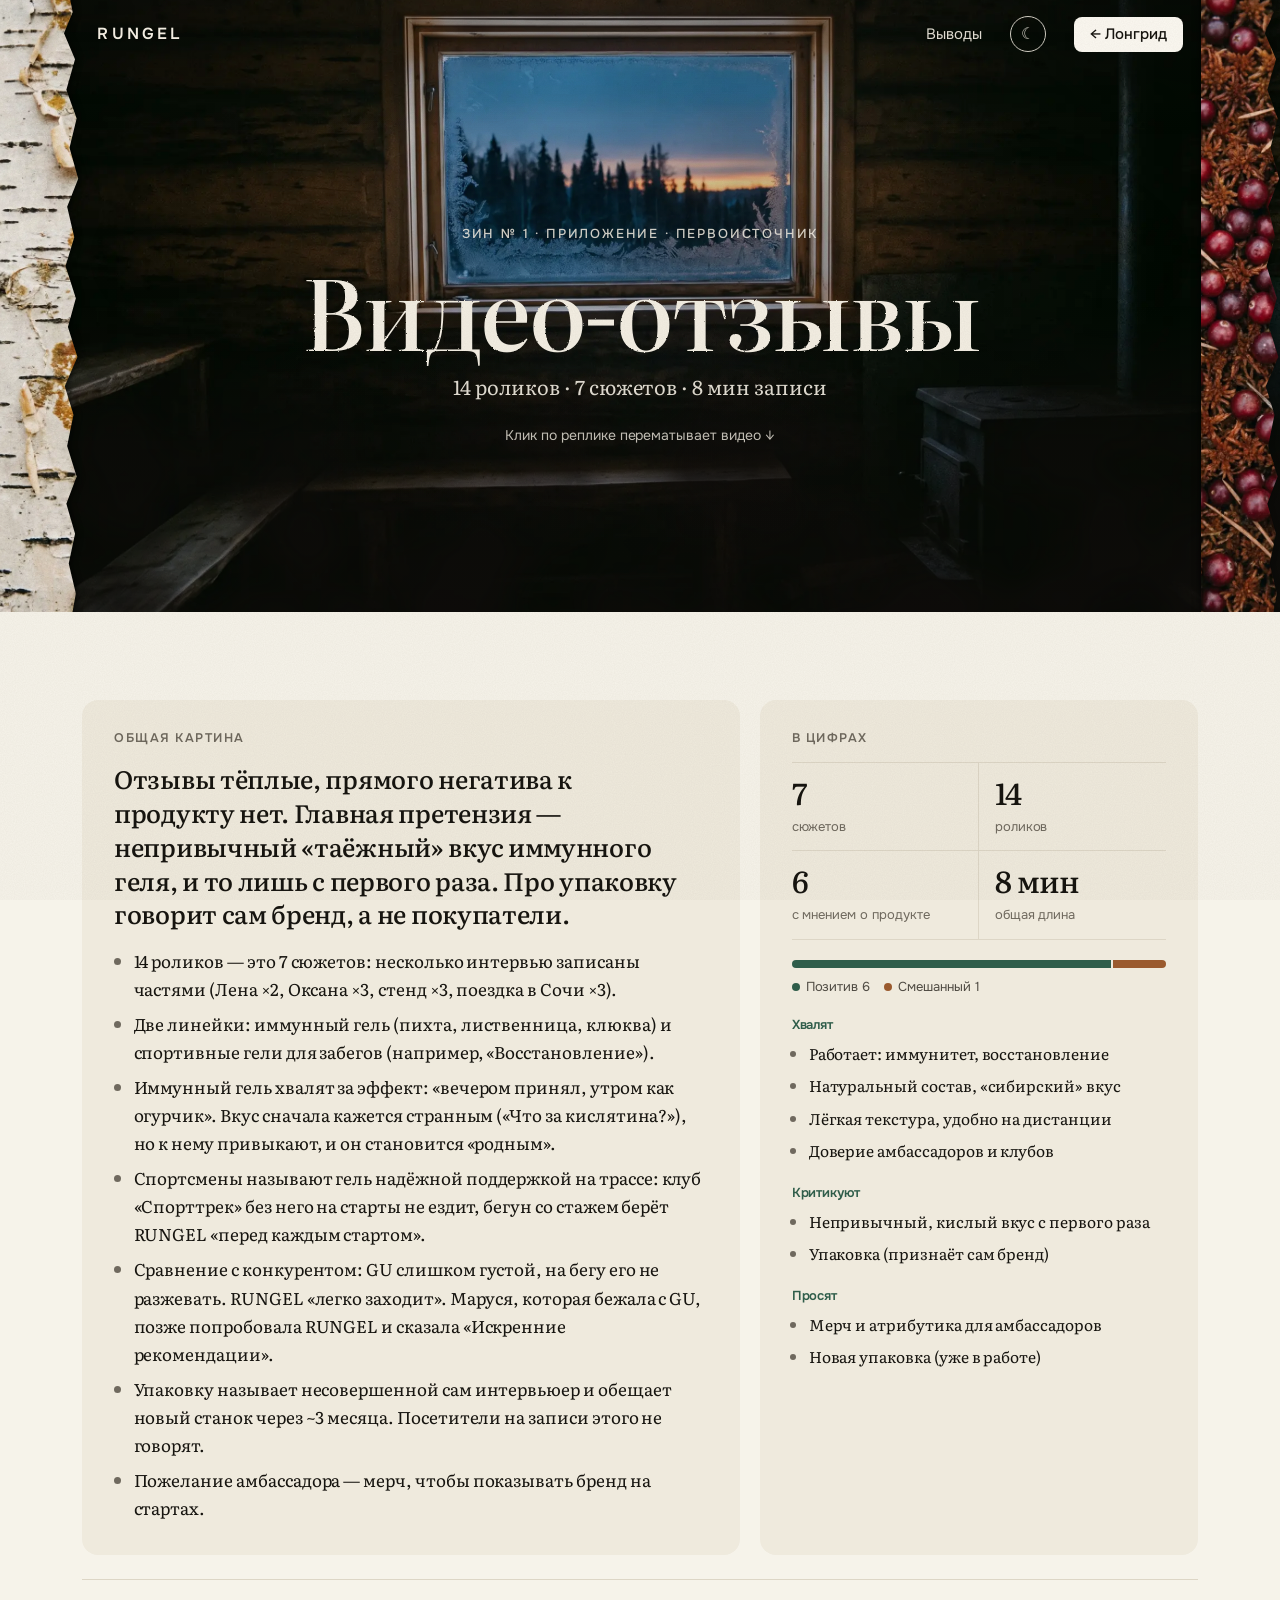
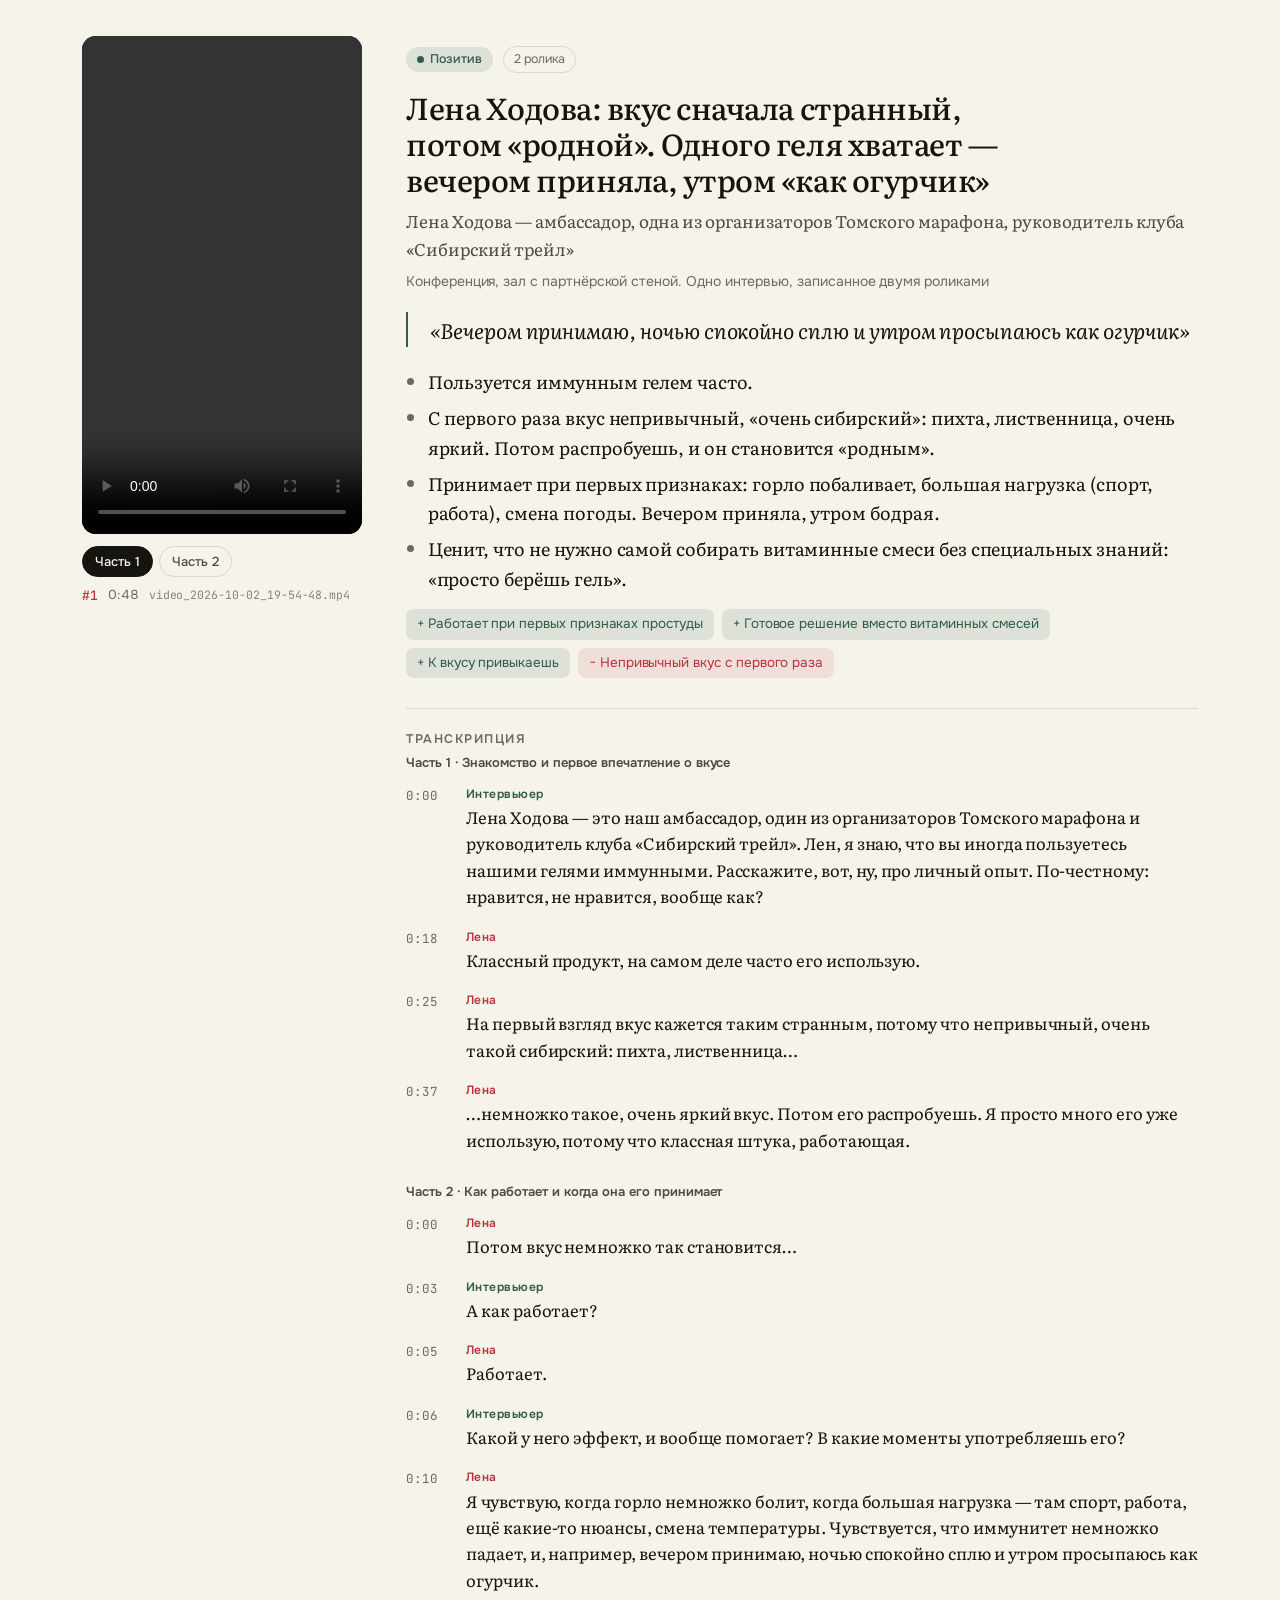
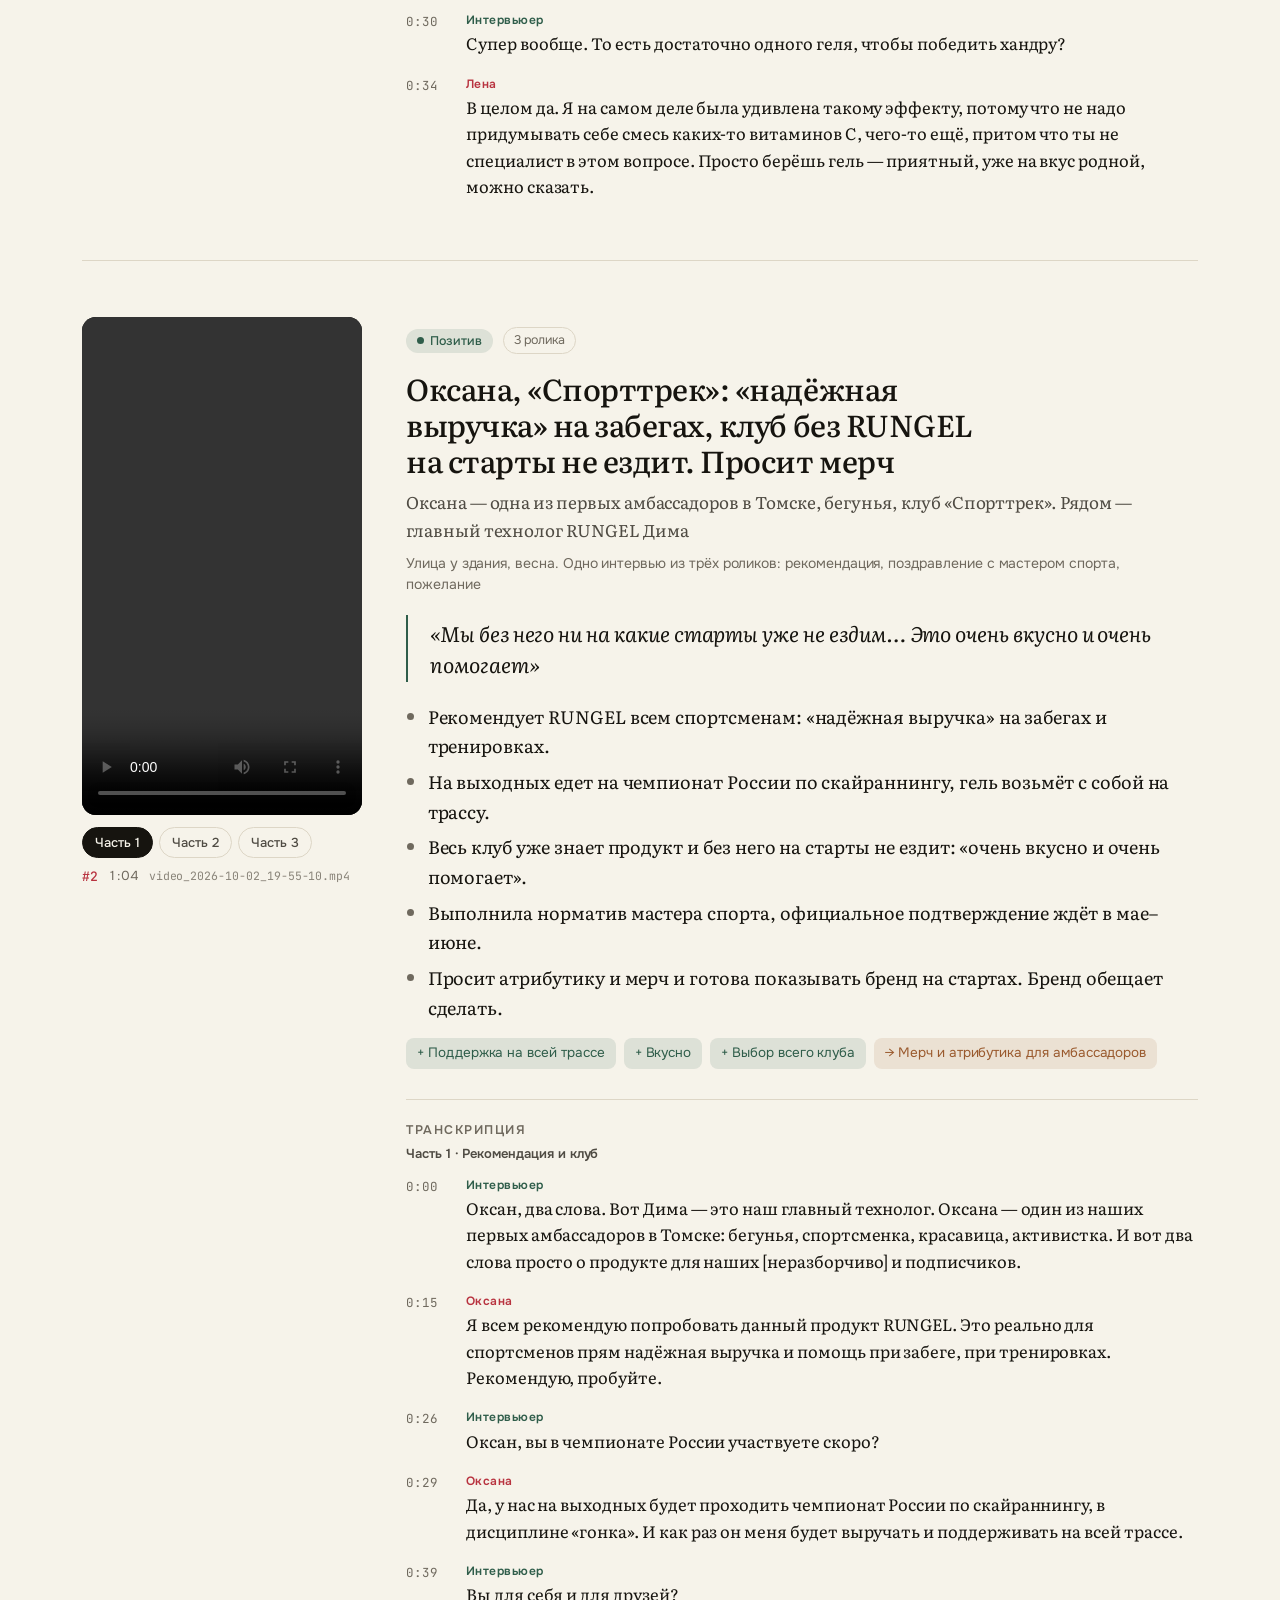
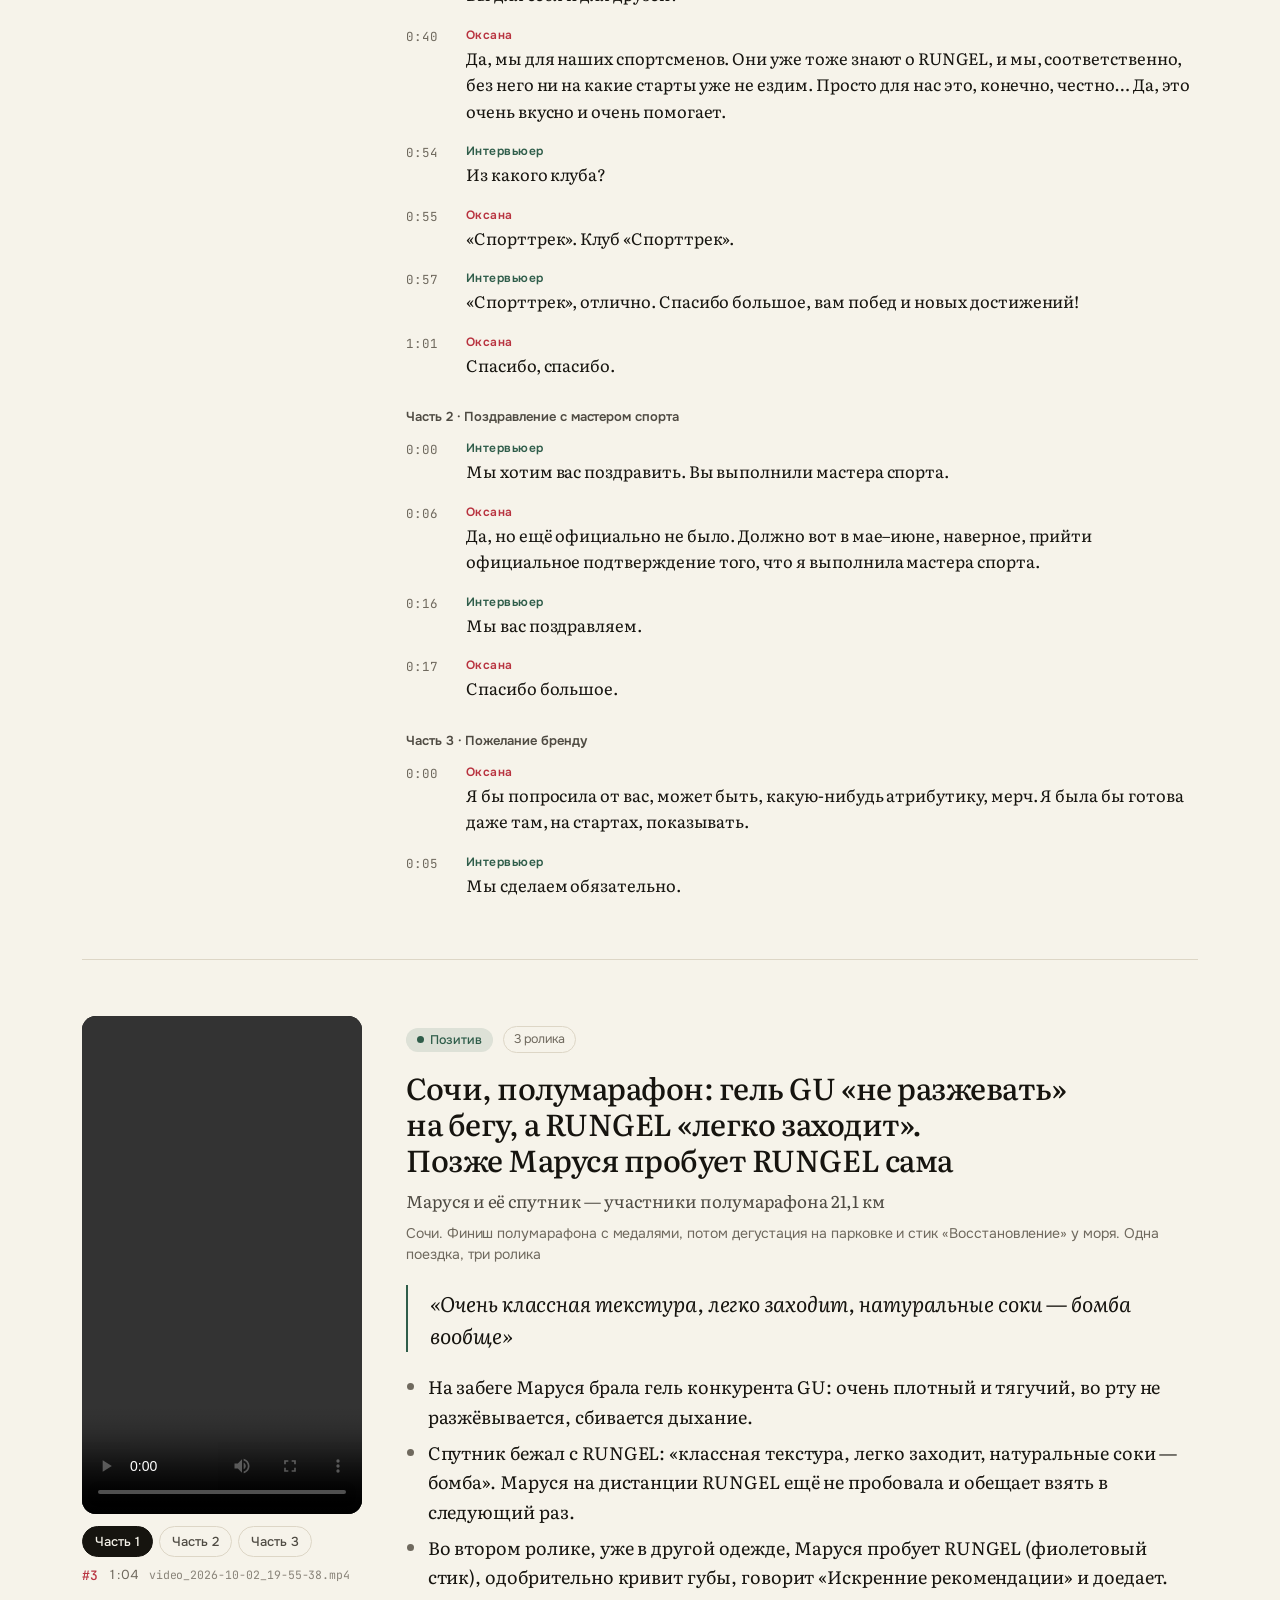
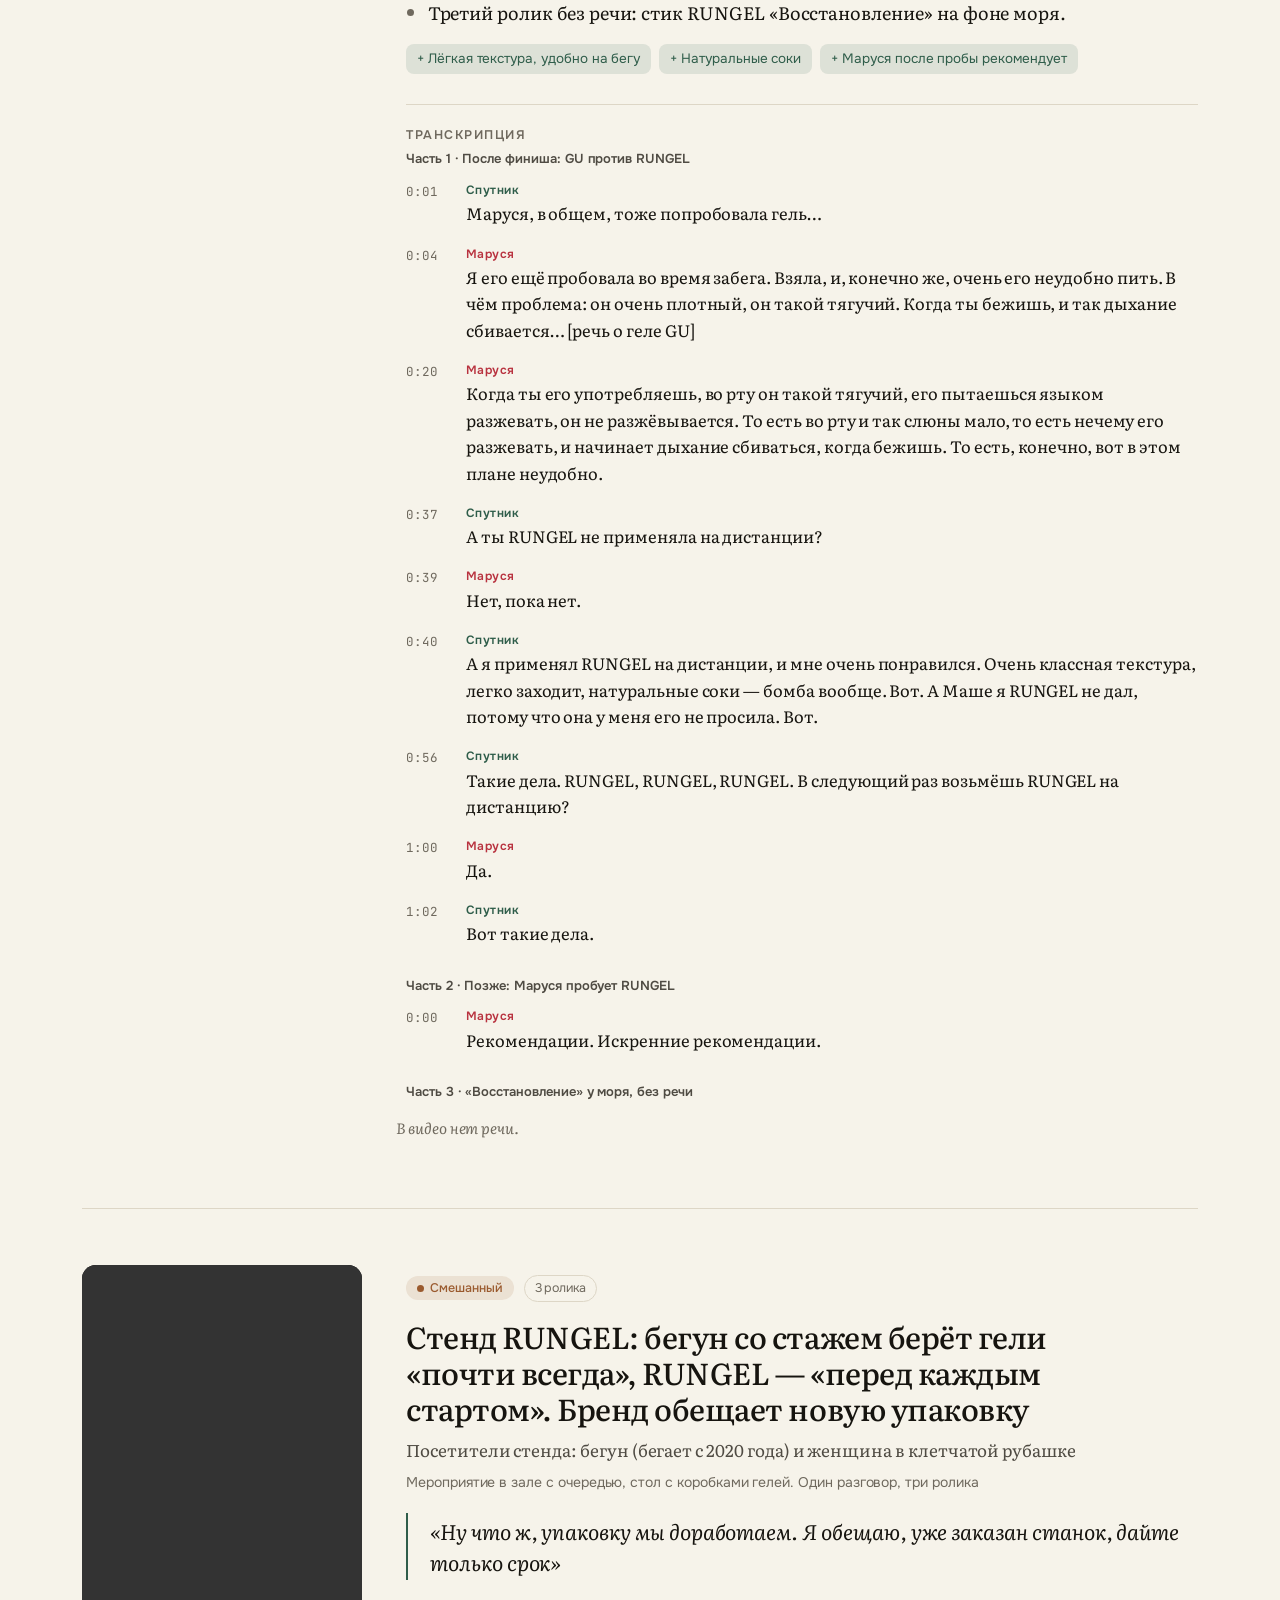
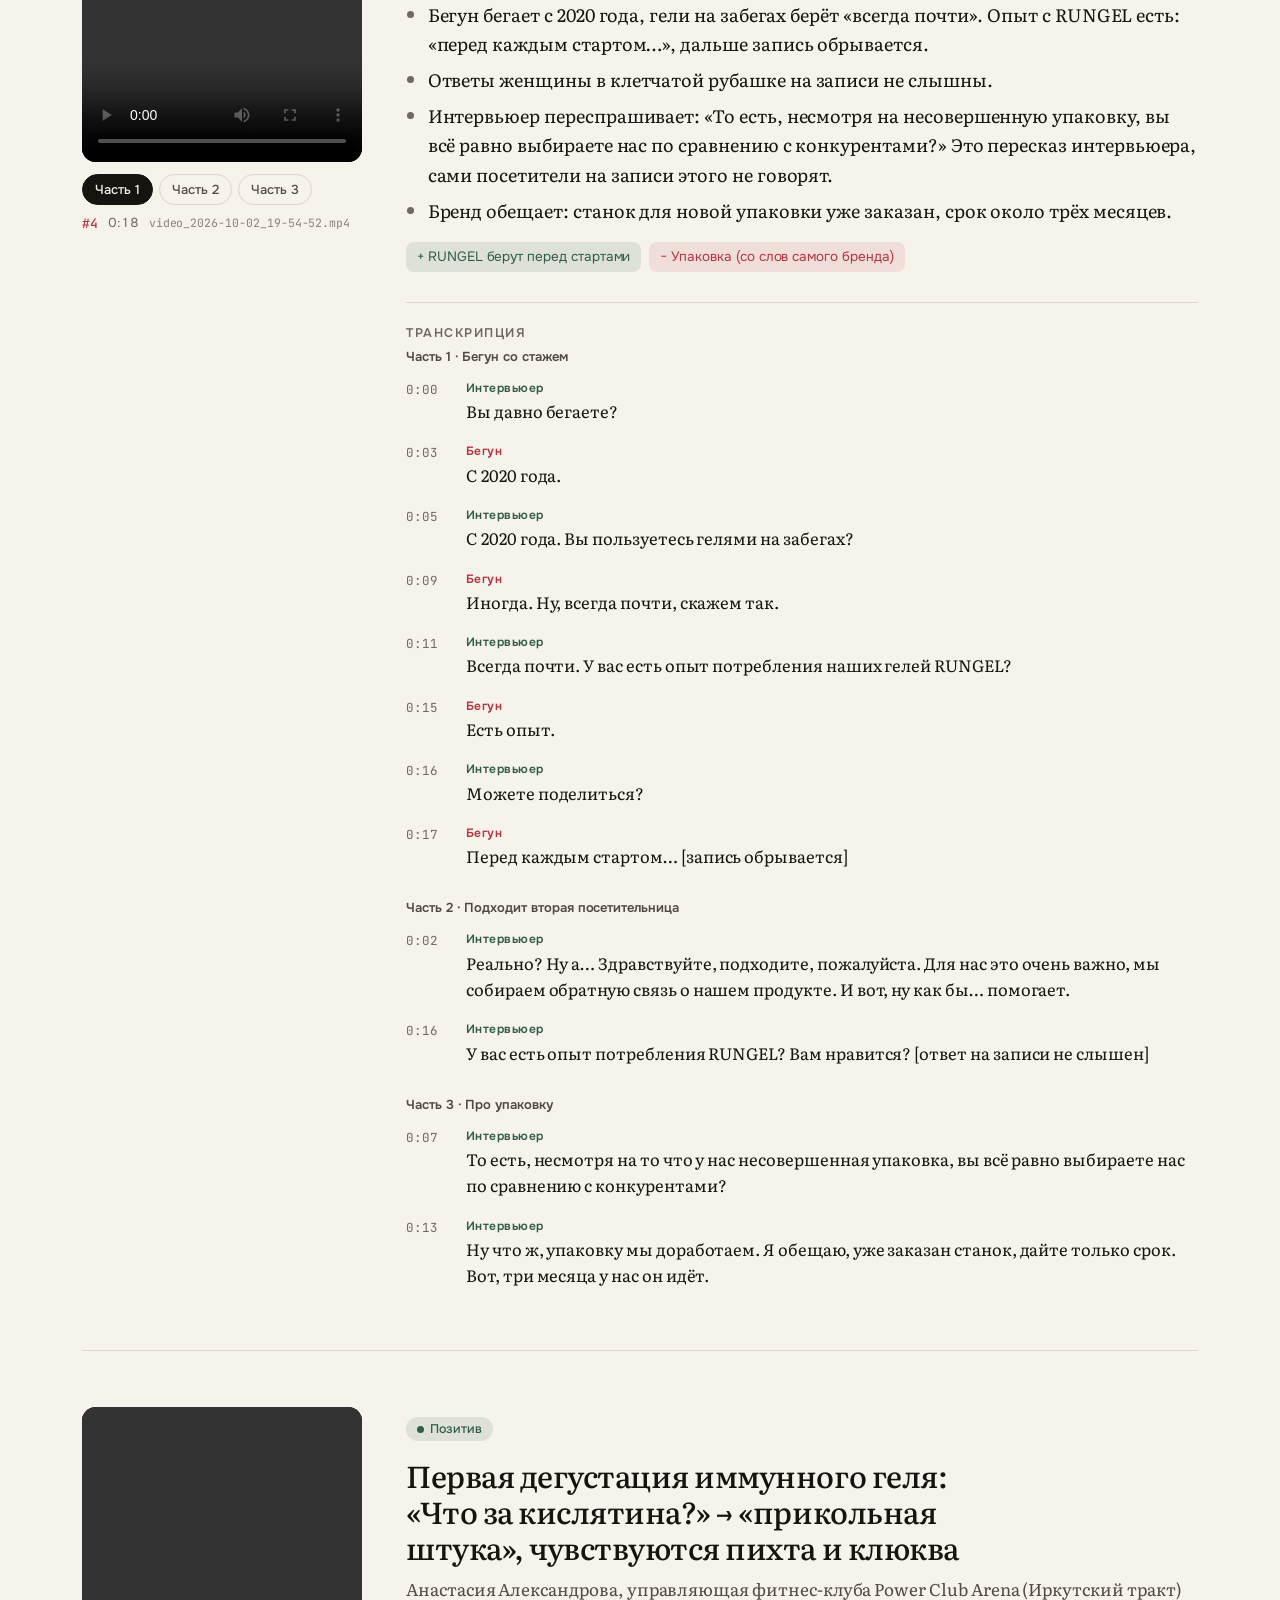
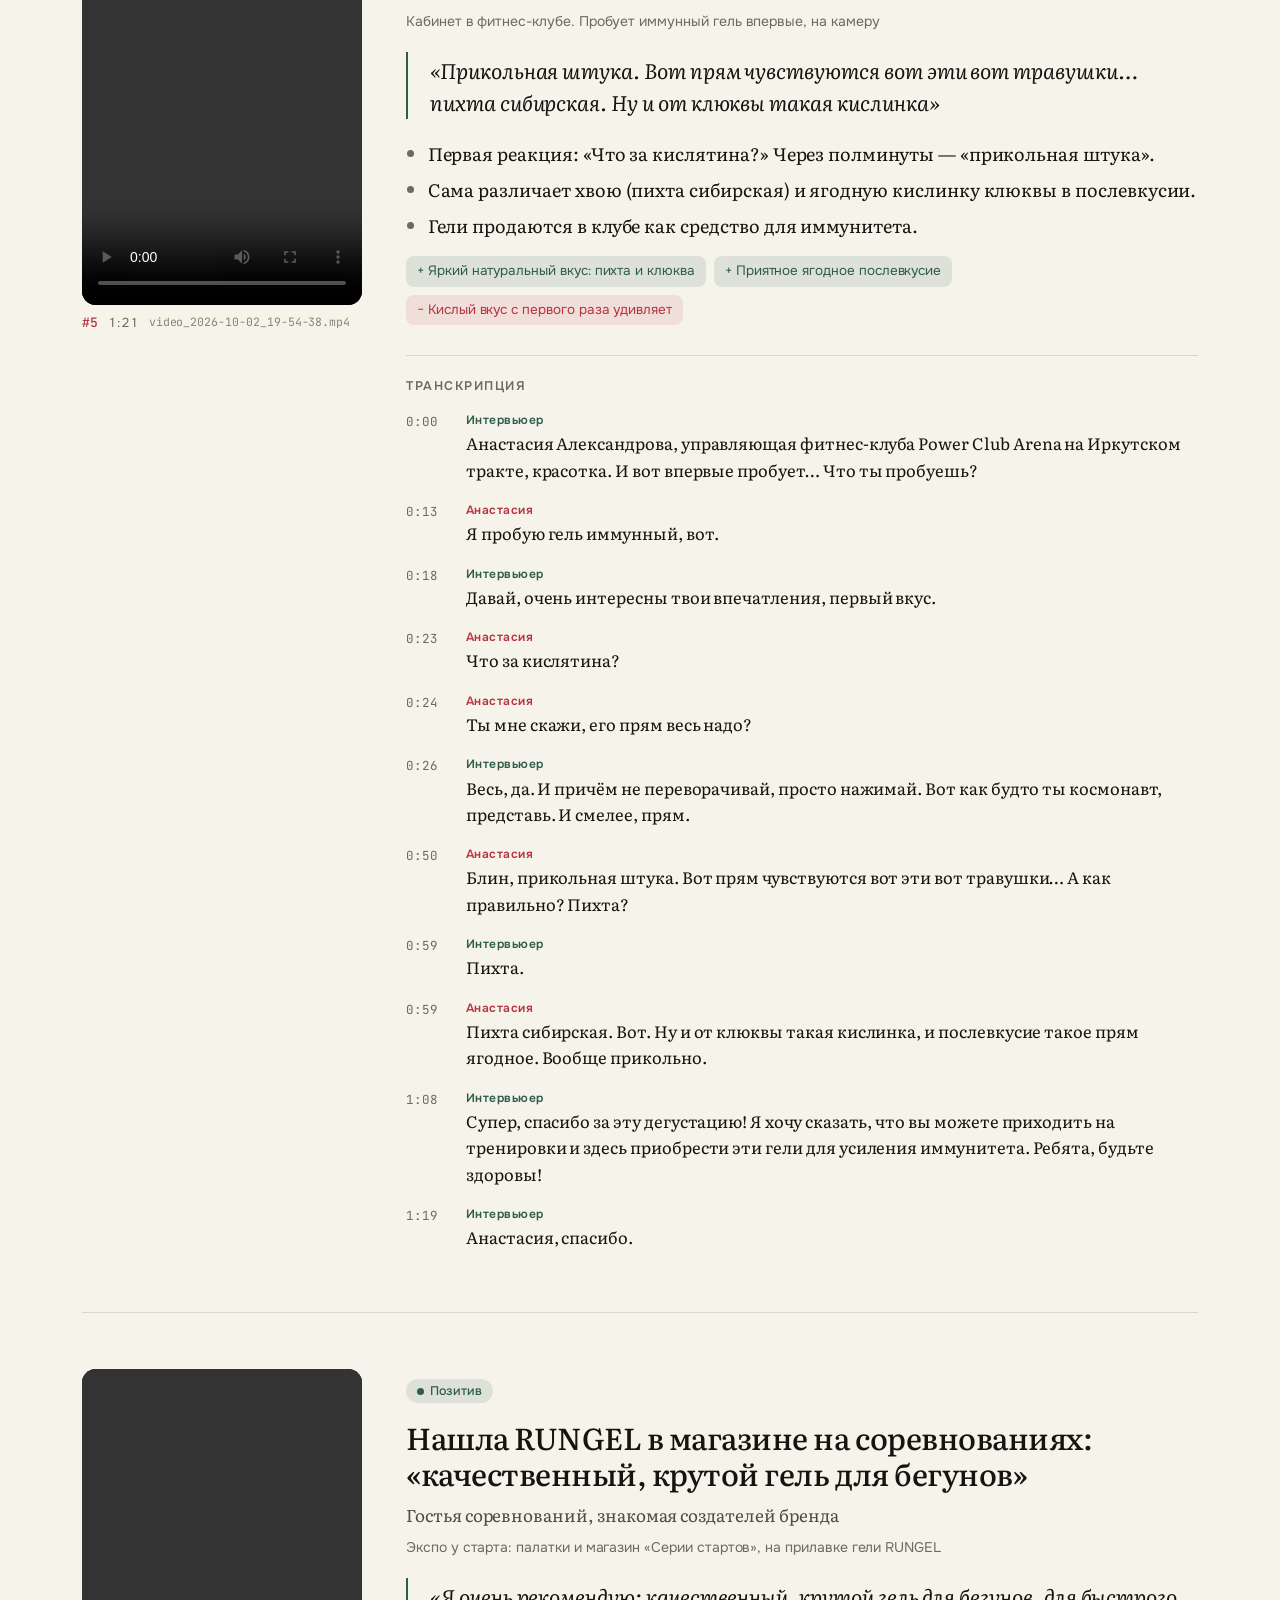
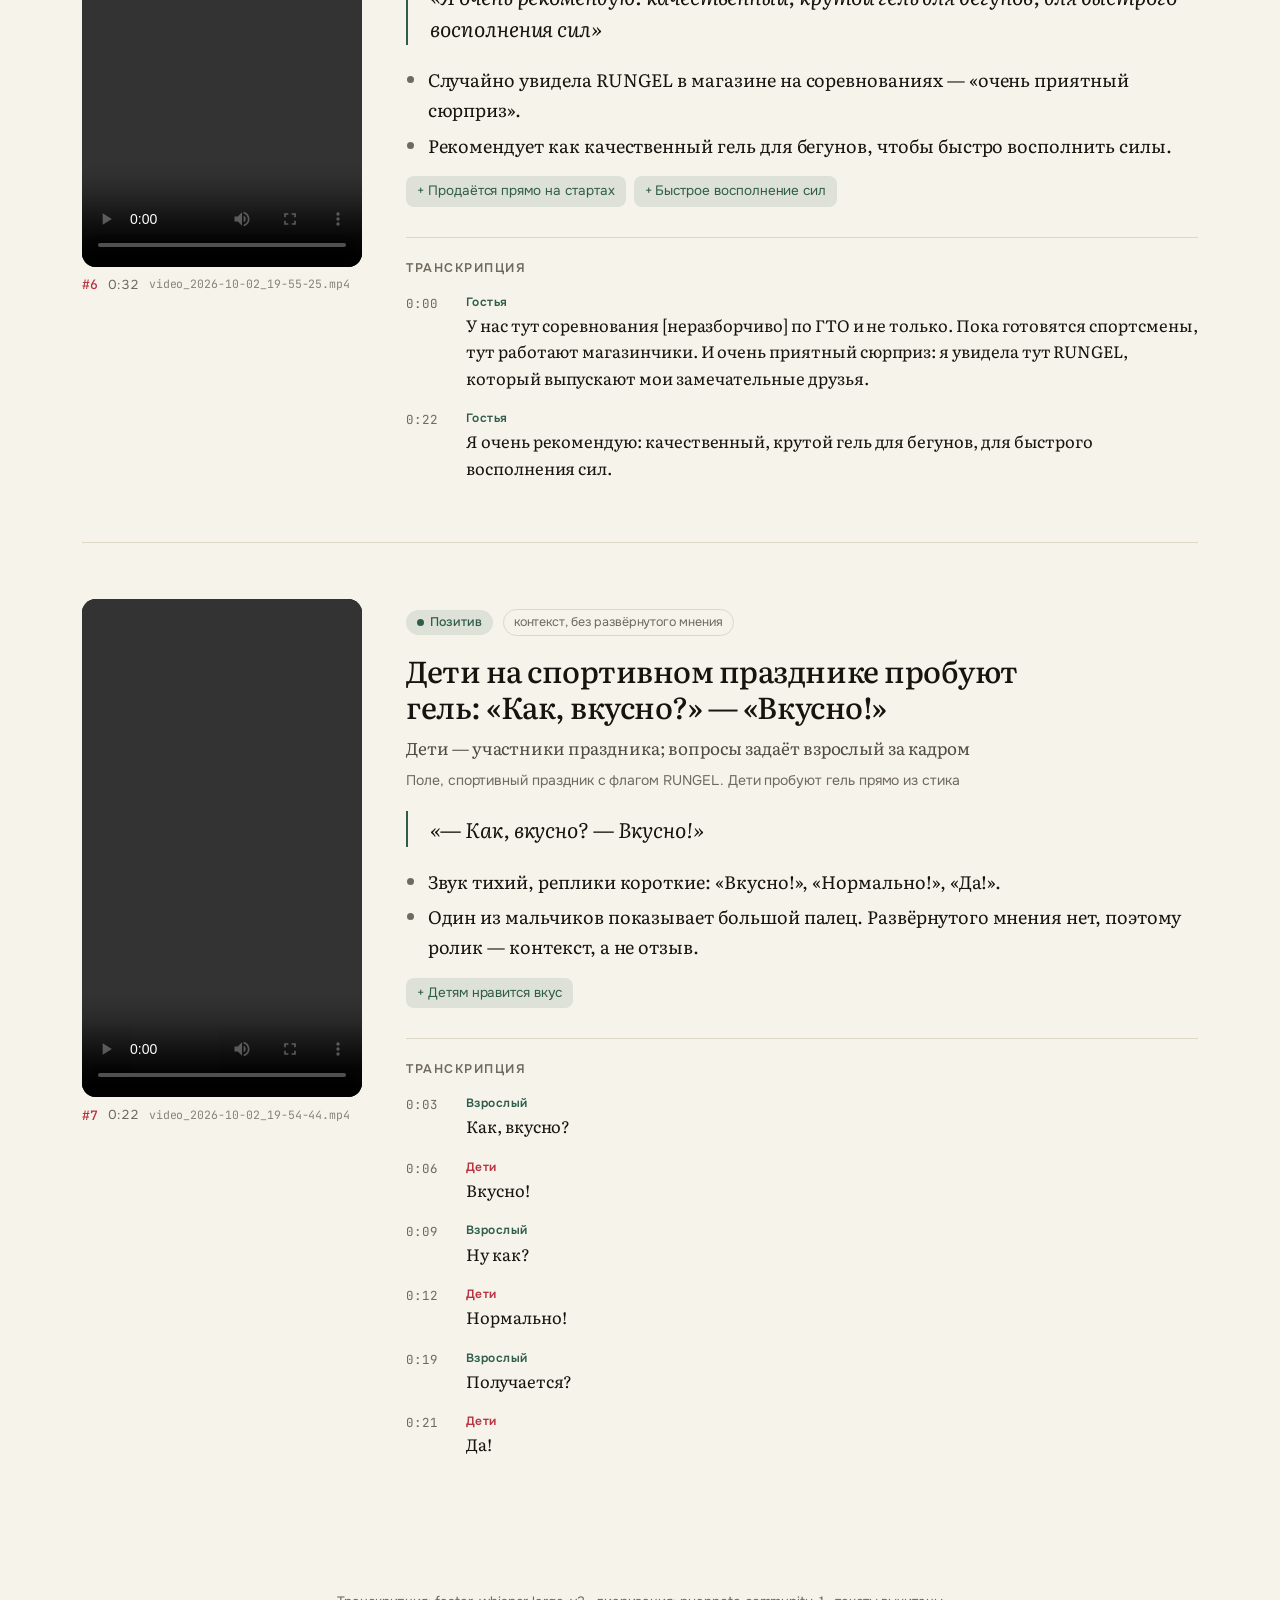
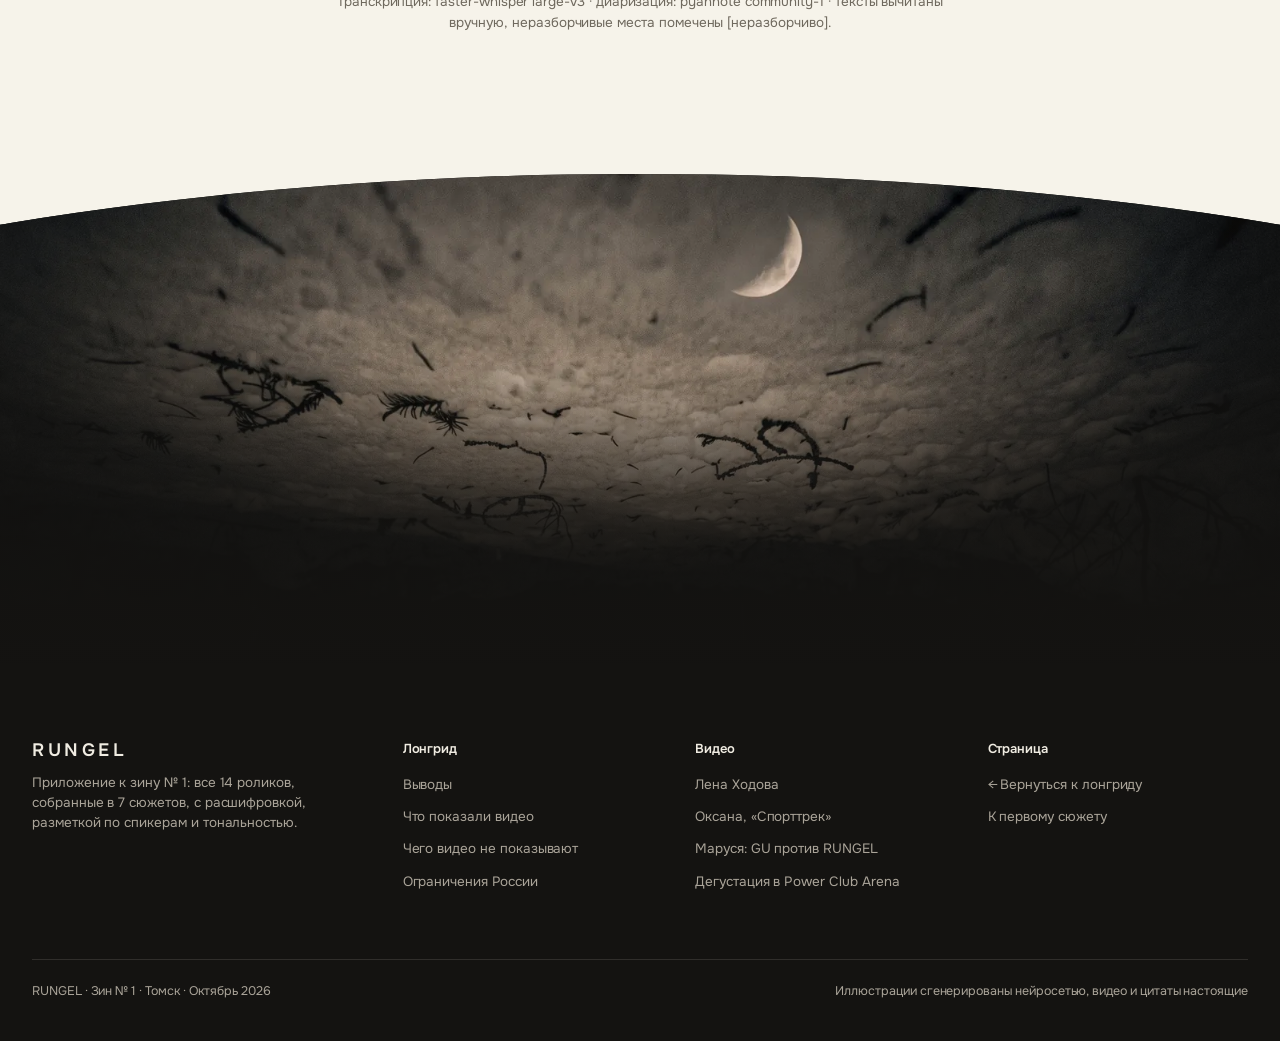
==== commit dbea6d3a: "Отзывы собраны в 7 сюжетов, интро первого экрана как в референсе - Перепроверка по кадрам и повторно" ====
--- a/reviews.html
+++ b/reviews.html
@@ -10,7 +10,7 @@
 <link rel="preconnect" href="https://fonts.gstatic.com" crossorigin>
 <link href="https://fonts.googleapis.com/css2?family=Literata:ital,opsz,wght@0,7..72,300..700;1,7..72,300..700&family=Onest:wght@400;500;600&family=JetBrains+Mono:wght@400;500&display=swap" rel="stylesheet">
 <link rel="preload" as="image" href="assets/img/reviews-hero.webp" fetchpriority="high">
-<link rel="stylesheet" href="assets/site.css">
+<link rel="stylesheet" href="assets/site.css?v=6">
 <style>
 :root{
   --pos:var(--fir); --pos-bg:var(--fir-t); --neg:var(--cran); --neg-bg:var(--cran-t);
@@ -77,6 +77,14 @@
 .seg time{font:400 12.5px/1.75 var(--mono);color:var(--ink-3);font-variant-numeric:tabular-nums}
 .seg b{font:600 12px/1.6 var(--sans);letter-spacing:.04em;color:var(--sp);display:block}
 .seg p{margin:0;font-size:16.5px;line-height:1.6}
+.parts{display:flex;flex-wrap:wrap;gap:6px;margin-top:12px}
+.part{font:500 13px/1 var(--sans);padding:8px 12px;border-radius:999px;border:1px solid var(--line);background:none;color:var(--ink-2);cursor:pointer;display:inline-flex;gap:7px;align-items:center}
+.part span{font:400 11.5px/1 var(--mono);color:var(--ink-3)}
+.part:hover{background:var(--paper-2)}
+.part.on{background:var(--ink);color:var(--paper);border-color:var(--ink)}
+.part.on span{color:inherit;opacity:.7}
+.trp{font:600 13px/1.3 var(--sans);color:var(--ink-2);margin:22px 0 4px;padding:0 10px;scroll-margin-top:84px}
+.trp:first-child{margin-top:4px}
 .empty{color:var(--ink-3);font-style:italic;font-size:15px}
 .method{max-width:var(--col);margin:72px auto 0;color:var(--ink-3);font:400 13.5px/1.6 var(--sans);text-align:center}
 
@@ -141,7 +149,7 @@
   <div class="cols">
     <div class="brand">
       <a class="wordmark" href="./">Rungel</a>
-      <p class="about">Приложение к зину № 1: все четырнадцать видео с расшифровкой, разметкой по спикерам и тональностью.</p>
+      <p class="about">Приложение к зину № 1: все 14 роликов, собранные в 7 сюжетов, с расшифровкой, разметкой по спикерам и тональностью.</p>
     </div>
     <div>
       <h4>Лонгрид</h4>
@@ -155,17 +163,17 @@
     <div>
       <h4>Видео</h4>
       <ul>
-        <li><a href="#video_2026-10-02_19-55-06">Лена Ходова</a></li>
-        <li><a href="#video_2026-10-02_19-55-10">Оксана, «Спорттрек»</a></li>
-        <li><a href="#video_2026-10-02_19-55-38">Маруся о геле GU</a></li>
-        <li><a href="#video_2026-10-02_19-54-38">Дегустация в Power Club Arena</a></li>
+        <li><a href="#lena">Лена Ходова</a></li>
+        <li><a href="#oksana">Оксана, «Спорттрек»</a></li>
+        <li><a href="#sochi">Маруся: GU против RUNGEL</a></li>
+        <li><a href="#anastasia">Дегустация в Power Club Arena</a></li>
       </ul>
     </div>
     <div>
       <h4>Страница</h4>
       <ul>
         <li><a href="./">← Вернуться к лонгриду</a></li>
-        <li><a href="#list">К первому видео</a></li>
+        <li><a href="#list">К первому сюжету</a></li>
       </ul>
     </div>
   </div>
@@ -176,7 +184,7 @@
 </footer>
 
 <script>
-const DATA = {"product": "RUNGEL", "overview": {"headline": "Отзывы тёплые, ни одного прямого негатива к самому продукту. Главные боли: непривычный «таёжный» вкус иммунного геля и упаковка.", "points": ["Сюжетов 14: десять с мнением о продукте, остальные — контекст (вопросы без ответа, поздравление, ролик без речи).", "Почти во всех роликах вопросы за кадром задаёт Иван Гусаков (подтверждено сравнением голосов).", "Две линейки: иммунный гель (пихта, лиственница, клюква) и спортивные гели для забегов (например, «Восстановление»).", "Иммунный гель хвалят за эффект: «при первых признаках простуды — вечером принял, утром как огурчик». Вкус сначала кажется странным, но к нему привыкают.", "Спортсмены и амбассадоры называют гель надёжной поддержкой на трассе, берут его на каждый старт и отмечают лёгкую текстуру.", "Сравнение с конкурентом: гель GU слишком густой и тягучий, его тяжело проглотить на бегу. RUNGEL «легко заходит».", "Что доработать: упаковку (бренд обещает новый станок через ~3 месяца). Пожелание — мерч для амбассадоров на стартах."], "pros": ["Работает: иммунитет, восстановление", "Натуральный состав, «сибирский» вкус", "Лёгкая текстура, удобно на дистанции", "Доверие амбассадоров и клубов"], "cons": ["Непривычный, кислый вкус с первого раза", "Несовершенная упаковка"], "wishes": ["Мерч и атрибутика для амбассадоров", "Доработать упаковку (уже в работе)"]}, "reviews": [{"id": "video_2026-10-02_19-54-38", "kind": "review", "title": "Первая дегустация иммунного геля: «прикольная штука», чувствуется пихта и клюква", "sentiment": "positive", "who": "Анастасия Александрова, управляющая фитнес-клуба Power Club Arena (Иркутский тракт); за кадром — Иван Гусаков", "context": "Фитнес-клуб, дегустация на камеру: пробует гель впервые", "points": ["Первая реакция на вкус: «Что за кислятина?» Через несколько секунд — «прикольная штука».", "Чётко различает вкусы: хвоя (сибирская пихта) и ягодная кислинка клюквы в послевкусии.", "Гели можно купить в клубе, их подают как средство для иммунитета."], "pros": ["Яркий натуральный вкус: пихта и клюква", "Приятное ягодное послевкусие"], "cons": ["Кислый вкус с первого раза удивляет"], "quote": "Прикольная штука, прям чувствуются вот эти травушки… пихта сибирская. И от клюквы такая кислинка", "tags": ["Дегустация", "Вкус", "Иммунитет", "Фитнес-клуб"], "speakers": {"A": "Спикер 1", "B": "Спикер 2"}, "segments": [{"s": 0.7, "e": 12.9, "sp": "A", "t": "Анастасия Александрова, управляющая фитнес-клуба Power Club Arena на Иркутском тракте, красотка, и вот впервые пробует… Что ты пробуешь?"}, {"s": 13.0, "e": 16.6, "sp": "B", "t": "Я пробую гель, вот."}, {"s": 16.6, "e": 21.6, "sp": "A", "t": "Давай, очень интересны твои впечатления, первый вкус."}, {"s": 21.6, "e": 24.4, "sp": "B", "t": "Что за кислятина, что это?"}, {"s": 24.6, "e": 25.8, "sp": "B", "t": "Ты мне скажи, его прям весь надо?"}, {"s": 25.8, "e": 34.3, "sp": "A", "t": "Весь. На, и причём не переворачивай, просто нажимай, вот как будто ты космонавт, представь. И смелее, прям."}, {"s": 51.1, "e": 59.4, "sp": "B", "t": "Блин, прикольная штука. Вот прям чувствуются вот эти вот травушки… как правильно? Пихта, пихта…"}, {"s": 59.4, "e": 60.1, "sp": "A", "t": "Пихта."}, {"s": 60.1, "e": 66.8, "sp": "B", "t": "…сибирская. Вот. Ну и от клюквы такая кислинка. И послевкусие такое прям ягодное. Вообще прикольно."}, {"s": 67.0, "e": 80.5, "sp": "A", "t": "Супер, спасибо за эту дегустацию! Я хочу сказать, что вы можете приходить на тренировки и здесь приобрести эти гели для усиления иммунитета. Ребята, будьте здоровы, спасибо!"}], "file": "media/video_2026-10-02_19-54-38.mp4", "duration": 81.8}, {"id": "video_2026-10-02_19-54-44", "kind": "review", "title": "Дети на уличном спортивном празднике пробуют гель: «Вкусно!»", "sentiment": "positive", "who": "Дети — участники спортивного мероприятия", "context": "Улица, спортивный праздник. Дети пробуют гель прямо из стика", "points": ["Дети с удовольствием пробуют гель и отвечают «вкусно», «нормально».", "Продукт подходит и детской аудитории на массовых стартах."], "pros": ["Детям нравится вкус"], "cons": [], "quote": "— Как, вкусно? — Вкусно!", "tags": ["Дегустация", "Вкус", "Дети", "Мероприятие"], "speakers": {"A": "Спикер 1", "B": "Спикер 2"}, "segments": [{"s": 0.0, "e": 6.0, "sp": "A", "t": "Как, вкусно?"}, {"s": 6.0, "e": 10.0, "sp": "B", "t": "Вкусно!"}, {"s": 10.0, "e": 12.0, "sp": "A", "t": "Ну как?"}, {"s": 12.0, "e": 14.0, "sp": "B", "t": "Нормально!"}, {"s": 20.0, "e": 22.0, "sp": "A", "t": "Получается?"}], "file": "media/video_2026-10-02_19-54-44.mp4", "duration": 22.6}, {"id": "video_2026-10-02_19-54-48", "kind": "review", "title": "Амбассадор Лена Ходова: вкус сначала странный, но «классная штука, работающая»", "sentiment": "positive", "who": "Лена Ходова, амбассадор, соорганизатор Томского марафона, руководитель клуба «Сибирский трейл»", "context": "Стенд на конференции/форуме. Рассказывает о личном опыте с иммунным гелем", "points": ["Пользуется иммунным гелем часто.", "С первого раза вкус непривычный, «очень сибирский»: пихта, лиственница, очень яркий.", "К вкусу привыкаешь, главное — что продукт работает."], "pros": ["Работает", "Яркий сибирский вкус"], "cons": ["Непривычный вкус с первого раза"], "quote": "Потом его распробуешь… Классная штука, работающая", "tags": ["Амбассадор", "Вкус", "Иммунитет", "Эффект"], "speakers": {"A": "Спикер 1", "B": "Спикер 2"}, "segments": [{"s": 0.0, "e": 7.5, "sp": "A", "t": "Лена Ходова, это наш амбассадор, один из организаторов Томского марафона и руководитель клуба «Сибирский трейл»."}, {"s": 7.5, "e": 18.0, "sp": "A", "t": "Лена, я знаю, что вы иногда пользуетесь нашими гелями иммунными. Расскажите про личный опыт. По-честному: нравится, не нравится, вообще как?"}, {"s": 18.3, "e": 22.6, "sp": "B", "t": "Классный продукт, на самом деле часто его использую."}, {"s": 25.4, "e": 40.8, "sp": "B", "t": "На первый взгляд вкус кажется таким странным, потому что непривычный, очень такой сибирский: пихта, лиственница… Очень яркий вкус."}, {"s": 40.8, "e": 48.5, "sp": "B", "t": "Потом его распробуешь. Я просто много его уже использую, потому что классная штука, работающая."}], "file": "media/video_2026-10-02_19-54-48.mp4", "duration": 48.6}, {"id": "video_2026-10-02_19-54-52", "kind": "context", "title": "Вопрос посетителю стенда, ответа на записи нет", "sentiment": "neutral", "who": "Посетитель стенда", "context": "Стенд RUNGEL на мероприятии. Иван подходит с вопросом", "points": ["На записи только вопрос «Есть опыт потребления RUNGEL?», ответ не попал в кадр или неразборчив."], "pros": [], "cons": [], "quote": "", "tags": ["Мероприятие", "Без ответа"], "speakers": {"A": "Спикер 1"}, "segments": [{"s": 0.0, "e": 17.4, "sp": "A", "t": "У вас есть опыт потребления нашего геля RUNGEL? Можете поделиться?"}], "file": "media/video_2026-10-02_19-54-52.mp4", "duration": 18.5}, {"id": "video_2026-10-02_19-54-57", "kind": "review", "title": "Покупатели выбирают RUNGEL, несмотря на упаковку. Бренд обещает новый станок", "sentiment": "mixed", "who": "Иван Гусаков (за кадром) обращается к покупателям у стенда", "context": "Стенд на мероприятии, посетители у коробок с гелями", "points": ["Признание бренда: упаковка пока «несовершенная».", "При этом покупатели всё равно выбирают RUNGEL, а не конкурентов.", "Обещание: станок для новой упаковки уже заказан, срок около 3 месяцев."], "pros": ["Лояльность: выбирают вместо конкурентов"], "cons": ["Несовершенная упаковка"], "quote": "Несмотря на то, что у нас несовершенная упаковка, вы всё равно выбираете нас по сравнению с конкурентами", "tags": ["Упаковка", "Конкуренты", "Мероприятие"], "speakers": {"A": "Спикер 1"}, "segments": [{"s": 0.0, "e": 12.8, "sp": "A", "t": "Несмотря на то, что у нас несовершенная упаковка, вы всё равно выбираете нас по сравнению с конкурентами."}, {"s": 13.9, "e": 20.0, "sp": "A", "t": "Ну что ж, упаковку мы доработаем. Я обещаю, уже заказан станок, дайте только срок. Вот, три месяца у нас он идёт."}], "file": "media/video_2026-10-02_19-54-57.mp4", "duration": 21.1}, {"id": "video_2026-10-02_19-55-02", "kind": "context", "title": "Сбор обратной связи у стенда, ответа на записи нет", "sentiment": "neutral", "who": "Посетители стенда", "context": "Стенд на мероприятии. Иван приглашает людей поделиться мнением", "points": ["Бренд приглашает посетителей поделиться обратной связью. Ответов на записи нет."], "pros": [], "cons": [], "quote": "", "tags": ["Мероприятие", "Без ответа"], "speakers": {"A": "Спикер 1"}, "segments": [{"s": 0.0, "e": 15.2, "sp": "A", "t": "Реально? Здравствуйте, подходите, пожалуйста. Для нас это очень важно, мы собираем обратную связь о нашем продукте. И вот, ну как бы, помогает?"}, {"s": 16.3, "e": 22.0, "sp": "A", "t": "У вас есть опыт потребления RUNGEL? Вам нравится?"}], "file": "media/video_2026-10-02_19-55-02.mp4", "duration": 24.1}, {"id": "video_2026-10-02_19-55-06", "kind": "review", "title": "Одного геля хватает: вечером приняла, утром «как огурчик»", "sentiment": "positive", "who": "Лена Ходова (продолжение интервью)", "context": "Стенд на конференции. Подробно об эффекте иммунного геля", "points": ["Принимает при первых признаках: болит горло, высокая нагрузка (спорт, работа), смена погоды.", "Принимает вечером, спит спокойно, утром бодрая.", "Удивлена эффектом: не нужно самой собирать витаминные смеси без специальных знаний.", "Вкус со временем становится «родным»."], "pros": ["Быстрый эффект при простуде", "Простое готовое решение вместо витаминов", "К вкусу привыкаешь"], "cons": [], "quote": "Вечером принимаю, ночью спокойно сплю и утром просыпаюсь как огурчик", "tags": ["Иммунитет", "Эффект", "Амбассадор", "Вкус"], "speakers": {"A": "Спикер 1", "B": "Спикер 2"}, "segments": [{"s": 0.0, "e": 3.6, "sp": "A", "t": "А потом вкус немножко так становится…"}, {"s": 3.6, "e": 5.1, "sp": "B", "t": "А как работает?"}, {"s": 5.1, "e": 6.4, "sp": "A", "t": "Работает."}, {"s": 6.4, "e": 10.5, "sp": "B", "t": "Какой у него эффект, и вообще помогает? В какие моменты употребляешь его?"}, {"s": 10.5, "e": 30.3, "sp": "A", "t": "Я чувствую, когда горло немножко болит, когда большая нагрузка — там спорт, работа, ещё какие-то нюансы, смена температуры. Чувствуется, что иммунитет немножко падает, и, например, вечером принимаю, ночью спокойно сплю и утром просыпаюсь как огурчик."}, {"s": 30.8, "e": 31.9, "sp": "B", "t": "Супер вообще. Свежая."}, {"s": 32.5, "e": 34.6, "sp": "B", "t": "То есть достаточно одного геля, чтобы победить хандру?"}, {"s": 34.8, "e": 54.1, "sp": "A", "t": "В целом да. Я на самом деле была удивлена такому эффекту, потому что не надо придумывать себе смесь каких-то витаминов C, чего-то ещё, притом что ты не специалист в этом вопросе. Просто берёшь гель, кушаешь — приятный, уже на вкус родной, можно сказать."}], "file": "media/video_2026-10-02_19-55-06.mp4", "duration": 55.9}, {"id": "video_2026-10-02_19-55-10", "kind": "review", "title": "Амбассадор Оксана: «надёжная выручка» на забегах, клуб без RUNGEL на старты не ездит", "sentiment": "positive", "who": "Оксана, одна из первых амбассадоров в Томске, бегунья, клуб «Спорттрек»", "context": "На улице, с коробками гелей. Перед чемпионатом России по скайраннингу", "points": ["Рекомендует RUNGEL всем спортсменам: «надёжная выручка» на забегах и тренировках.", "Возьмёт гели на чемпионат России по скайраннингу.", "Весь клуб уже знает продукт и без него на старты не ездит.", "«Очень вкусно и очень помогает»."], "pros": ["Поддержка на всей трассе", "Вкусно", "Командный выбор клуба"], "cons": [], "quote": "Мы без него ни на какие старты уже не ездим… Это очень вкусно и очень помогает", "tags": ["Амбассадор", "Спорт и забеги", "Эффект", "Вкус"], "speakers": {"A": "Спикер 1", "B": "Спикер 2"}, "segments": [{"s": 0.0, "e": 15.2, "sp": "A", "t": "Оксан, два слова. Вот Дима — это наш главный технолог. Оксана — один из наших первых амбассадоров в Томске, бегунья, спортсменка, красавица, активистка. И вот два слова просто о продукте для наших [неразборчиво] и подписчиков."}, {"s": 15.2, "e": 26.7, "sp": "B", "t": "Я всем рекомендую попробовать данный продукт RUNGEL. Это реально для спортсменов прям надёжная выручка и помощь при забеге, при тренировках. Рекомендую, пробуйте."}, {"s": 26.7, "e": 29.4, "sp": "A", "t": "Оксана, вы в чемпионате России участвуете скоро?"}, {"s": 29.4, "e": 39.0, "sp": "B", "t": "Да, у нас на выходных будет проходить чемпионат России по скайраннингу, в дисциплине «гонка». И как раз он меня будет выручать и поддерживать на всей трассе."}, {"s": 39.0, "e": 40.1, "sp": "A", "t": "Вы для себя и для друзей?"}, {"s": 40.6, "e": 50.0, "sp": "B", "t": "Да, мы для наших спортсменов. Они уже тоже знают о RUNGEL, и мы, соответственно, без него ни на какие старты уже не ездим."}, {"s": 50.1, "e": 54.3, "sp": "B", "t": "Просто для нас это, конечно, честно. Да, это очень вкусно и очень помогает."}, {"s": 54.4, "e": 55.2, "sp": "A", "t": "Из какого вы клуба?"}, {"s": 55.7, "e": 57.2, "sp": "B", "t": "«Спорттрек». Клуб «Спорттрек»."}, {"s": 57.2, "e": 61.9, "sp": "A", "t": "«Спорттрек», отлично. Спасибо большое, вам побед и новых достижений!"}, {"s": 61.9, "e": 62.9, "sp": "B", "t": "Спасибо, спасибо."}], "file": "media/video_2026-10-02_19-55-10.mp4", "duration": 64.0}, {"id": "video_2026-10-02_19-55-15", "kind": "context", "title": "Поздравление Оксаны: выполнила норматив мастера спорта", "sentiment": "neutral", "who": "Оксана, амбассадор (Томск)", "context": "Продолжение интервью с Оксаной", "points": ["Оксана выполнила норматив мастера спорта, официальное подтверждение ждёт в мае–июне.", "О продукте не говорит, но это сильный социальный аргумент: амбассадор бренда — спортсменка уровня МС."], "pros": [], "cons": [], "quote": "Должно уже прийти официальное подтверждение того, что я выполнила мастера спорта", "tags": ["Амбассадор", "Спорт и забеги"], "speakers": {"A": "Спикер 1", "B": "Спикер 2"}, "segments": [{"s": 0.0, "e": 5.9, "sp": "A", "t": "Хотим вас поздравить. Вы выполнили мастера спорта."}, {"s": 5.9, "e": 16.1, "sp": "B", "t": "Да, но ещё официально не было. Должно вот в мае–июне, наверное, прийти официальное подтверждение того, что я выполнила мастера спорта."}, {"s": 16.1, "e": 17.2, "sp": "A", "t": "Мы вас поздравляем."}, {"s": 17.4, "e": 18.4, "sp": "B", "t": "Спасибо большое."}], "file": "media/video_2026-10-02_19-55-15.mp4", "duration": 19.7}, {"id": "video_2026-10-02_19-55-20", "kind": "review", "title": "Пожелание амбассадора: мерч, чтобы показывать бренд на стартах", "sentiment": "neutral", "who": "Оксана, амбассадор (Томск)", "context": "Продолжение интервью с Оксаной", "points": ["Просит атрибутику/мерч, готова показывать бренд на стартах.", "Бренд обещает сделать."], "pros": [], "cons": [], "wishes": ["Мерч и атрибутика для амбассадоров"], "quote": "Я бы попросила от вас какую-нибудь атрибутику, мерч. Я бы готова даже на стартах показывать", "tags": ["Пожелания", "Мерч", "Амбассадор"], "speakers": {"A": "Спикер 1", "B": "Спикер 2"}, "segments": [{"s": 0.0, "e": 5.5, "sp": "A", "t": "Я бы попросила от вас, может быть, какую-нибудь атрибутику, мерч. Я была бы готова даже там, на стартах, показывать."}, {"s": 5.6, "e": 7.0, "sp": "B", "t": "Мы сделаем обязательно."}], "file": "media/video_2026-10-02_19-55-20.mp4", "duration": 7.4}, {"id": "video_2026-10-02_19-55-25", "kind": "review", "title": "Нашла RUNGEL в магазине на соревнованиях: «качественный крутой гель для бегунов»", "sentiment": "positive", "who": "Участница/гостья соревнований, знакомая создателей бренда", "context": "Соревнования (ГТО и не только), торговые палатки у старта", "points": ["Случайно нашла RUNGEL в магазине на соревнованиях — «очень приятный сюрприз».", "Рекомендует как качественный гель для бегунов, чтобы быстро восполнить силы."], "pros": ["Есть в продаже на соревнованиях", "Быстрое восполнение сил"], "cons": [], "quote": "Очень рекомендую: качественный, крутой гель для бегунов, для быстрого восполнения сил", "tags": ["Спорт и забеги", "Эффект", "Продажи на стартах"], "speakers": {"A": "Спикер 1"}, "segments": [{"s": 0.0, "e": 17.0, "sp": "A", "t": "У нас тут соревнования [неразборчиво] по ГТО, и не только. Пока готовятся спортсмены, тут работают магазинчики, и очень приятный сюрприз я увидела тут —"}, {"s": 17.0, "e": 23.0, "sp": "A", "t": "RUNGEL, который выпускают мои замечательные друзья."}, {"s": 23.0, "e": 31.1, "sp": "A", "t": "Очень рекомендую: качественный, крутой гель для бегунов, для быстрого восполнения сил."}], "file": "media/video_2026-10-02_19-55-25.mp4", "duration": 32.3}, {"id": "video_2026-10-02_19-55-30", "kind": "context", "title": "Без речи: гель «Восстановление» на фоне моря", "sentiment": "neutral", "who": "—", "context": "Берег моря. Крупный план стика геля RUNGEL «Восстановление»", "points": ["Речи нет, только визуал. Подойдёт как перебивка или B-roll для монтажа."], "pros": [], "cons": [], "quote": "", "tags": ["Без речи", "B-roll"], "speakers": {}, "segments": [], "file": "media/video_2026-10-02_19-55-30.mp4", "duration": 10.3}, {"id": "video_2026-10-02_19-55-34", "kind": "review", "title": "Короткое «искренне рекомендую»", "sentiment": "positive", "who": "Девушка с гелем в руках", "context": "Улица, селфи-видео", "points": ["Короткая рекомендация на 3 секунды. Подойдёт для нарезки."], "pros": [], "cons": [], "quote": "Рекомендация. Искренне рекомендую", "tags": ["Рекомендация"], "speakers": {"A": "Спикер 1"}, "segments": [{"s": 0.0, "e": 2.9, "sp": "A", "t": "Рекомендация. Искренне рекомендую. Ой."}], "file": "media/video_2026-10-02_19-55-34.mp4", "duration": 3.6}, {"id": "video_2026-10-02_19-55-38", "kind": "review", "title": "После полумарафона: гель конкурента «не разжевать», а RUNGEL «легко заходит»", "sentiment": "positive", "who": "Пара после полумарафона (21,1 км): Маруся и Иван Гусаков (по голосу)", "context": "Финиш полумарафона, с медалями. Сравнение с гелем GU", "points": ["Маруся на забеге пробовала гель конкурента (GU): очень плотный и тягучий, его не проглотить, сбивается дыхание.", "Спутник использовал RUNGEL на дистанции: классная текстура, легко заходит, натуральные соки.", "Маруся RUNGEL пока не пробовала, в следующий раз собирается взять."], "pros": ["Лёгкая текстура, удобно на бегу", "Натуральные соки"], "cons": [], "quote": "Я применял RUNGEL на дистанции, и мне очень понравился. Очень классная текстура, легко заходит, натуральные соки — бомба вообще", "tags": ["Спорт и забеги", "Текстура", "Конкуренты"], "speakers": {"B": "Спикер 1", "A": "Спикер 2"}, "segments": [{"s": 0.0, "e": 2.0, "sp": "B", "t": "Маруся в общем тоже попробовала гель…"}, {"s": 2.0, "e": 18.0, "sp": "A", "t": "Я его ещё пробовала во время забега. Взяла, и, конечно же, его очень неудобно пить. В чём проблема: он очень плотный, он такой тягучий. То есть когда ты бежишь, у тебя и так дыхание…"}, {"s": 18.0, "e": 22.0, "sp": "B", "t": "Это какой гель, ты говоришь? GU, да?"}, {"s": 22.0, "e": 37.5, "sp": "A", "t": "…может забиваться, когда ты его употребляешь. Во рту он такой тягучий, его пытаешься языком разжевать, а он не разжёвывается. Во рту и так слюны мало, то есть нечему его разжевать, и начинает дыхание сбиваться, когда бежишь. То есть, конечно, в этом плане неудобно."}, {"s": 37.7, "e": 39.3, "sp": "B", "t": "А ты RUNGEL не применяла на дистанции?"}, {"s": 39.9, "e": 40.7, "sp": "A", "t": "Нет, пока нет."}, {"s": 40.7, "e": 54.0, "sp": "B", "t": "Ага, а я применял RUNGEL на дистанции, и мне очень понравился. Очень классная текстура, легко заходит, натуральные соки — бомба вообще. Вот, а Маше я RUNGEL не дал, потому что она у меня его не просила. Вот."}, {"s": 54.0, "e": 60.4, "sp": "B", "t": "Такие дела. RUNGEL, RUNGEL, RUNGEL, RUNGEL. В следующий раз возьмёшь RUNGEL на дистанцию?"}, {"s": 61.0, "e": 61.2, "sp": "A", "t": "Да."}, {"s": 61.2, "e": 63.3, "sp": "B", "t": "Вот такие дела."}], "file": "media/video_2026-10-02_19-55-38.mp4", "duration": 64.2}]};
+const DATA = {"product": "RUNGEL", "overview": {"headline": "Отзывы тёплые, прямого негатива к продукту нет. Главная претензия — непривычный «таёжный» вкус иммунного геля, и то лишь с первого раза. Про упаковку говорит сам бренд, а не покупатели.", "points": ["14 роликов — это 7 сюжетов: несколько интервью записаны частями (Лена ×2, Оксана ×3, стенд ×3, поездка в Сочи ×3).", "Две линейки: иммунный гель (пихта, лиственница, клюква) и спортивные гели для забегов (например, «Восстановление»).", "Иммунный гель хвалят за эффект: «вечером принял, утром как огурчик». Вкус сначала кажется странным («Что за кислятина?»), но к нему привыкают, и он становится «родным».", "Спортсмены называют гель надёжной поддержкой на трассе: клуб «Спорттрек» без него на старты не ездит, бегун со стажем берёт RUNGEL «перед каждым стартом».", "Сравнение с конкурентом: GU слишком густой, на бегу его не разжевать. RUNGEL «легко заходит». Маруся, которая бежала с GU, позже попробовала RUNGEL и сказала «Искренние рекомендации».", "Упаковку называет несовершенной сам интервьюер и обещает новый станок через ~3 месяца. Посетители на записи этого не говорят.", "Пожелание амбассадора — мерч, чтобы показывать бренд на стартах."], "pros": ["Работает: иммунитет, восстановление", "Натуральный состав, «сибирский» вкус", "Лёгкая текстура, удобно на дистанции", "Доверие амбассадоров и клубов"], "cons": ["Непривычный, кислый вкус с первого раза", "Упаковка (признаёт сам бренд)"], "wishes": ["Мерч и атрибутика для амбассадоров", "Новая упаковка (уже в работе)"]}, "stories": [{"id": "lena", "kind": "review", "sentiment": "positive", "title": "Лена Ходова: вкус сначала странный, потом «родной». Одного геля хватает — вечером приняла, утром «как огурчик»", "who": "Лена Ходова — амбассадор, одна из организаторов Томского марафона, руководитель клуба «Сибирский трейл»", "context": "Конференция, зал с партнёрской стеной. Одно интервью, записанное двумя роликами", "points": ["Пользуется иммунным гелем часто.", "С первого раза вкус непривычный, «очень сибирский»: пихта, лиственница, очень яркий. Потом распробуешь, и он становится «родным».", "Принимает при первых признаках: горло побаливает, большая нагрузка (спорт, работа), смена погоды. Вечером приняла, утром бодрая.", "Ценит, что не нужно самой собирать витаминные смеси без специальных знаний: «просто берёшь гель»."], "pros": ["Работает при первых признаках простуды", "Готовое решение вместо витаминных смесей", "К вкусу привыкаешь"], "cons": ["Непривычный вкус с первого раза"], "quote": "Вечером принимаю, ночью спокойно сплю и утром просыпаюсь как огурчик", "tags": ["Амбассадор", "Иммунитет", "Эффект", "Вкус"], "speakers": {"I": "Интервьюер", "L": "Лена"}, "clips": [{"id": "video_2026-10-02_19-54-48", "note": "Знакомство и первое впечатление о вкусе", "segments": [{"s": 0.0, "e": 17.7, "sp": "I", "t": "Лена Ходова — это наш амбассадор, один из организаторов Томского марафона и руководитель клуба «Сибирский трейл». Лен, я знаю, что вы иногда пользуетесь нашими гелями иммунными. Расскажите, вот, ну, про личный опыт. По-честному: нравится, не нравится, вообще как?"}, {"s": 18.5, "e": 22.7, "sp": "L", "t": "Классный продукт, на самом деле часто его использую."}, {"s": 25.4, "e": 36.3, "sp": "L", "t": "На первый взгляд вкус кажется таким странным, потому что непривычный, очень такой сибирский: пихта, лиственница…"}, {"s": 37.9, "e": 48.5, "sp": "L", "t": "…немножко такое, очень яркий вкус. Потом его распробуешь. Я просто много его уже использую, потому что классная штука, работающая."}], "file": "media/video_2026-10-02_19-54-48.mp4", "duration": 48.6}, {"id": "video_2026-10-02_19-55-06", "note": "Как работает и когда она его принимает", "segments": [{"s": 0.0, "e": 3.4, "sp": "L", "t": "Потом вкус немножко так становится…"}, {"s": 3.4, "e": 4.2, "sp": "I", "t": "А как работает?"}, {"s": 5.1, "e": 5.7, "sp": "L", "t": "Работает."}, {"s": 6.4, "e": 10.0, "sp": "I", "t": "Какой у него эффект, и вообще помогает? В какие моменты употребляешь его?"}, {"s": 10.0, "e": 30.3, "sp": "L", "t": "Я чувствую, когда горло немножко болит, когда большая нагрузка — там спорт, работа, ещё какие-то нюансы, смена температуры. Чувствуется, что иммунитет немножко падает, и, например, вечером принимаю, ночью спокойно сплю и утром просыпаюсь как огурчик."}, {"s": 30.3, "e": 34.7, "sp": "I", "t": "Супер вообще. То есть достаточно одного геля, чтобы победить хандру?"}, {"s": 34.8, "e": 54.1, "sp": "L", "t": "В целом да. Я на самом деле была удивлена такому эффекту, потому что не надо придумывать себе смесь каких-то витаминов C, чего-то ещё, притом что ты не специалист в этом вопросе. Просто берёшь гель — приятный, уже на вкус родной, можно сказать."}], "file": "media/video_2026-10-02_19-55-06.mp4", "duration": 55.9}]}, {"id": "oksana", "kind": "review", "sentiment": "positive", "title": "Оксана, «Спорттрек»: «надёжная выручка» на забегах, клуб без RUNGEL на старты не ездит. Просит мерч", "who": "Оксана — одна из первых амбассадоров в Томске, бегунья, клуб «Спорттрек». Рядом — главный технолог RUNGEL Дима", "context": "Улица у здания, весна. Одно интервью из трёх роликов: рекомендация, поздравление с мастером спорта, пожелание", "points": ["Рекомендует RUNGEL всем спортсменам: «надёжная выручка» на забегах и тренировках.", "На выходных едет на чемпионат России по скайраннингу, гель возьмёт с собой на трассу.", "Весь клуб уже знает продукт и без него на старты не ездит: «очень вкусно и очень помогает».", "Выполнила норматив мастера спорта, официальное подтверждение ждёт в мае–июне.", "Просит атрибутику и мерч и готова показывать бренд на стартах. Бренд обещает сделать."], "pros": ["Поддержка на всей трассе", "Вкусно", "Выбор всего клуба"], "cons": [], "wishes": ["Мерч и атрибутика для амбассадоров"], "quote": "Мы без него ни на какие старты уже не ездим… Это очень вкусно и очень помогает", "tags": ["Амбассадор", "Спорт и забеги", "Эффект", "Вкус", "Мерч"], "speakers": {"I": "Интервьюер", "O": "Оксана"}, "clips": [{"id": "video_2026-10-02_19-55-10", "note": "Рекомендация и клуб", "segments": [{"s": 0.0, "e": 15.6, "sp": "I", "t": "Оксан, два слова. Вот Дима — это наш главный технолог. Оксана — один из наших первых амбассадоров в Томске: бегунья, спортсменка, красавица, активистка. И вот два слова просто о продукте для наших [неразборчиво] и подписчиков."}, {"s": 15.6, "e": 26.7, "sp": "O", "t": "Я всем рекомендую попробовать данный продукт RUNGEL. Это реально для спортсменов прям надёжная выручка и помощь при забеге, при тренировках. Рекомендую, пробуйте."}, {"s": 26.7, "e": 29.4, "sp": "I", "t": "Оксан, вы в чемпионате России участвуете скоро?"}, {"s": 29.4, "e": 39.0, "sp": "O", "t": "Да, у нас на выходных будет проходить чемпионат России по скайраннингу, в дисциплине «гонка». И как раз он меня будет выручать и поддерживать на всей трассе."}, {"s": 39.1, "e": 40.4, "sp": "I", "t": "Вы для себя и для друзей?"}, {"s": 40.6, "e": 54.3, "sp": "O", "t": "Да, мы для наших спортсменов. Они уже тоже знают о RUNGEL, и мы, соответственно, без него ни на какие старты уже не ездим. Просто для нас это, конечно, честно… Да, это очень вкусно и очень помогает."}, {"s": 54.4, "e": 55.2, "sp": "I", "t": "Из какого клуба?"}, {"s": 55.7, "e": 57.2, "sp": "O", "t": "«Спорттрек». Клуб «Спорттрек»."}, {"s": 57.2, "e": 61.9, "sp": "I", "t": "«Спорттрек», отлично. Спасибо большое, вам побед и новых достижений!"}, {"s": 61.9, "e": 62.9, "sp": "O", "t": "Спасибо, спасибо."}], "file": "media/video_2026-10-02_19-55-10.mp4", "duration": 64.0}, {"id": "video_2026-10-02_19-55-15", "note": "Поздравление с мастером спорта", "segments": [{"s": 0.0, "e": 6.0, "sp": "I", "t": "Мы хотим вас поздравить. Вы выполнили мастера спорта."}, {"s": 6.0, "e": 16.1, "sp": "O", "t": "Да, но ещё официально не было. Должно вот в мае–июне, наверное, прийти официальное подтверждение того, что я выполнила мастера спорта."}, {"s": 16.1, "e": 17.2, "sp": "I", "t": "Мы вас поздравляем."}, {"s": 17.2, "e": 18.5, "sp": "O", "t": "Спасибо большое."}], "file": "media/video_2026-10-02_19-55-15.mp4", "duration": 19.7}, {"id": "video_2026-10-02_19-55-20", "note": "Пожелание бренду", "segments": [{"s": 0.0, "e": 5.5, "sp": "O", "t": "Я бы попросила от вас, может быть, какую-нибудь атрибутику, мерч. Я была бы готова даже там, на стартах, показывать."}, {"s": 5.6, "e": 6.9, "sp": "I", "t": "Мы сделаем обязательно."}], "file": "media/video_2026-10-02_19-55-20.mp4", "duration": 7.4}]}, {"id": "sochi", "kind": "review", "sentiment": "positive", "title": "Сочи, полумарафон: гель GU «не разжевать» на бегу, а RUNGEL «легко заходит». Позже Маруся пробует RUNGEL сама", "who": "Маруся и её спутник — участники полумарафона 21,1 км", "context": "Сочи. Финиш полумарафона с медалями, потом дегустация на парковке и стик «Восстановление» у моря. Одна поездка, три ролика", "points": ["На забеге Маруся брала гель конкурента GU: очень плотный и тягучий, во рту не разжёвывается, сбивается дыхание.", "Спутник бежал с RUNGEL: «классная текстура, легко заходит, натуральные соки — бомба». Маруся на дистанции RUNGEL ещё не пробовала и обещает взять в следующий раз.", "Во втором ролике, уже в другой одежде, Маруся пробует RUNGEL (фиолетовый стик), одобрительно кривит губы, говорит «Искренние рекомендации» и доедает.", "Третий ролик без речи: стик RUNGEL «Восстановление» на фоне моря."], "pros": ["Лёгкая текстура, удобно на бегу", "Натуральные соки", "Маруся после пробы рекомендует"], "cons": [], "quote": "Очень классная текстура, легко заходит, натуральные соки — бомба вообще", "tags": ["Спорт и забеги", "Текстура", "Конкуренты", "Дегустация"], "speakers": {"S": "Спутник", "M": "Маруся"}, "clips": [{"id": "video_2026-10-02_19-55-38", "note": "После финиша: GU против RUNGEL", "segments": [{"s": 1.0, "e": 4.3, "sp": "S", "t": "Маруся, в общем, тоже попробовала гель…"}, {"s": 4.4, "e": 18.8, "sp": "M", "t": "Я его ещё пробовала во время забега. Взяла, и, конечно же, очень его неудобно пить. В чём проблема: он очень плотный, он такой тягучий. Когда ты бежишь, и так дыхание сбивается… [речь о геле GU]"}, {"s": 20.7, "e": 37.0, "sp": "M", "t": "Когда ты его употребляешь, во рту он такой тягучий, его пытаешься языком разжевать, он не разжёвывается. То есть во рту и так слюны мало, то есть нечему его разжевать, и начинает дыхание сбиваться, когда бежишь. То есть, конечно, вот в этом плане неудобно."}, {"s": 37.6, "e": 39.2, "sp": "S", "t": "А ты RUNGEL не применяла на дистанции?"}, {"s": 39.7, "e": 40.5, "sp": "M", "t": "Нет, пока нет."}, {"s": 40.7, "e": 53.6, "sp": "S", "t": "А я применял RUNGEL на дистанции, и мне очень понравился. Очень классная текстура, легко заходит, натуральные соки — бомба вообще. Вот. А Маше я RUNGEL не дал, потому что она у меня его не просила. Вот."}, {"s": 56.4, "e": 60.4, "sp": "S", "t": "Такие дела. RUNGEL, RUNGEL, RUNGEL. В следующий раз возьмёшь RUNGEL на дистанцию?"}, {"s": 60.7, "e": 61.1, "sp": "M", "t": "Да."}, {"s": 62.1, "e": 63.3, "sp": "S", "t": "Вот такие дела."}], "file": "media/video_2026-10-02_19-55-38.mp4", "duration": 64.2}, {"id": "video_2026-10-02_19-55-34", "note": "Позже: Маруся пробует RUNGEL", "segments": [{"s": 0.0, "e": 2.6, "sp": "M", "t": "Рекомендации. Искренние рекомендации."}], "file": "media/video_2026-10-02_19-55-34.mp4", "duration": 3.6}, {"id": "video_2026-10-02_19-55-30", "note": "«Восстановление» у моря, без речи", "segments": [], "file": "media/video_2026-10-02_19-55-30.mp4", "duration": 10.3}]}, {"id": "stand", "kind": "review", "sentiment": "mixed", "title": "Стенд RUNGEL: бегун со стажем берёт гели «почти всегда», RUNGEL — «перед каждым стартом». Бренд обещает новую упаковку", "who": "Посетители стенда: бегун (бегает с 2020 года) и женщина в клетчатой рубашке", "context": "Мероприятие в зале с очередью, стол с коробками гелей. Один разговор, три ролика", "points": ["Бегун бегает с 2020 года, гели на забегах берёт «всегда почти». Опыт с RUNGEL есть: «перед каждым стартом…», дальше запись обрывается.", "Ответы женщины в клетчатой рубашке на записи не слышны.", "Интервьюер переспрашивает: «То есть, несмотря на несовершенную упаковку, вы всё равно выбираете нас по сравнению с конкурентами?» Это пересказ интервьюера, сами посетители на записи этого не говорят.", "Бренд обещает: станок для новой упаковки уже заказан, срок около трёх месяцев."], "pros": ["RUNGEL берут перед стартами"], "cons": ["Упаковка (со слов самого бренда)"], "quote": "Ну что ж, упаковку мы доработаем. Я обещаю, уже заказан станок, дайте только срок", "tags": ["Мероприятие", "Упаковка", "Конкуренты", "Спорт и забеги"], "speakers": {"I": "Интервьюер", "R": "Бегун"}, "clips": [{"id": "video_2026-10-02_19-54-52", "note": "Бегун со стажем", "segments": [{"s": 0.9, "e": 2.6, "sp": "I", "t": "Вы давно бегаете?"}, {"s": 3.7, "e": 5.1, "sp": "R", "t": "С 2020 года."}, {"s": 5.2, "e": 8.9, "sp": "I", "t": "С 2020 года. Вы пользуетесь гелями на забегах?"}, {"s": 9.1, "e": 11.4, "sp": "R", "t": "Иногда. Ну, всегда почти, скажем так."}, {"s": 11.7, "e": 15.3, "sp": "I", "t": "Всегда почти. У вас есть опыт потребления наших гелей RUNGEL?"}, {"s": 15.4, "e": 15.9, "sp": "R", "t": "Есть опыт."}, {"s": 16.4, "e": 17.4, "sp": "I", "t": "Можете поделиться?"}, {"s": 17.5, "e": 18.4, "sp": "R", "t": "Перед каждым стартом… [запись обрывается]"}], "file": "media/video_2026-10-02_19-54-52.mp4", "duration": 18.5}, {"id": "video_2026-10-02_19-55-02", "note": "Подходит вторая посетительница", "segments": [{"s": 2.8, "e": 15.2, "sp": "I", "t": "Реально? Ну а… Здравствуйте, подходите, пожалуйста. Для нас это очень важно, мы собираем обратную связь о нашем продукте. И вот, ну как бы… помогает."}, {"s": 16.3, "e": 21.9, "sp": "I", "t": "У вас есть опыт потребления RUNGEL? Вам нравится? [ответ на записи не слышен]"}], "file": "media/video_2026-10-02_19-55-02.mp4", "duration": 24.1}, {"id": "video_2026-10-02_19-54-57", "note": "Про упаковку", "segments": [{"s": 7.6, "e": 12.8, "sp": "I", "t": "То есть, несмотря на то что у нас несовершенная упаковка, вы всё равно выбираете нас по сравнению с конкурентами?"}, {"s": 13.9, "e": 20.0, "sp": "I", "t": "Ну что ж, упаковку мы доработаем. Я обещаю, уже заказан станок, дайте только срок. Вот, три месяца у нас он идёт."}], "file": "media/video_2026-10-02_19-54-57.mp4", "duration": 21.1}]}, {"id": "anastasia", "kind": "review", "sentiment": "positive", "title": "Первая дегустация иммунного геля: «Что за кислятина?» → «прикольная штука», чувствуются пихта и клюква", "who": "Анастасия Александрова, управляющая фитнес-клуба Power Club Arena (Иркутский тракт)", "context": "Кабинет в фитнес-клубе. Пробует иммунный гель впервые, на камеру", "points": ["Первая реакция: «Что за кислятина?» Через полминуты — «прикольная штука».", "Сама различает хвою (пихта сибирская) и ягодную кислинку клюквы в послевкусии.", "Гели продаются в клубе как средство для иммунитета."], "pros": ["Яркий натуральный вкус: пихта и клюква", "Приятное ягодное послевкусие"], "cons": ["Кислый вкус с первого раза удивляет"], "quote": "Прикольная штука. Вот прям чувствуются вот эти вот травушки… пихта сибирская. Ну и от клюквы такая кислинка", "tags": ["Дегустация", "Вкус", "Иммунитет", "Фитнес-клуб"], "speakers": {"I": "Интервьюер", "A": "Анастасия"}, "clips": [{"id": "video_2026-10-02_19-54-38", "note": "", "segments": [{"s": 0.7, "e": 12.9, "sp": "I", "t": "Анастасия Александрова, управляющая фитнес-клуба Power Club Arena на Иркутском тракте, красотка. И вот впервые пробует… Что ты пробуешь?"}, {"s": 13.5, "e": 16.6, "sp": "A", "t": "Я пробую гель иммунный, вот."}, {"s": 18.1, "e": 21.6, "sp": "I", "t": "Давай, очень интересны твои впечатления, первый вкус."}, {"s": 23.0, "e": 24.1, "sp": "A", "t": "Что за кислятина?"}, {"s": 24.6, "e": 25.8, "sp": "A", "t": "Ты мне скажи, его прям весь надо?"}, {"s": 26.0, "e": 33.1, "sp": "I", "t": "Весь, да. И причём не переворачивай, просто нажимай. Вот как будто ты космонавт, представь. И смелее, прям."}, {"s": 50.5, "e": 59.0, "sp": "A", "t": "Блин, прикольная штука. Вот прям чувствуются вот эти вот травушки… А как правильно? Пихта?"}, {"s": 59.0, "e": 59.5, "sp": "I", "t": "Пихта."}, {"s": 59.8, "e": 66.8, "sp": "A", "t": "Пихта сибирская. Вот. Ну и от клюквы такая кислинка, и послевкусие такое прям ягодное. Вообще прикольно."}, {"s": 68.2, "e": 79.0, "sp": "I", "t": "Супер, спасибо за эту дегустацию! Я хочу сказать, что вы можете приходить на тренировки и здесь приобрести эти гели для усиления иммунитета. Ребята, будьте здоровы!"}, {"s": 79.0, "e": 80.6, "sp": "I", "t": "Анастасия, спасибо."}], "file": "media/video_2026-10-02_19-54-38.mp4", "duration": 81.8}]}, {"id": "shop", "kind": "review", "sentiment": "positive", "title": "Нашла RUNGEL в магазине на соревнованиях: «качественный, крутой гель для бегунов»", "who": "Гостья соревнований, знакомая создателей бренда", "context": "Экспо у старта: палатки и магазин «Серии стартов», на прилавке гели RUNGEL", "points": ["Случайно увидела RUNGEL в магазине на соревнованиях — «очень приятный сюрприз».", "Рекомендует как качественный гель для бегунов, чтобы быстро восполнить силы."], "pros": ["Продаётся прямо на стартах", "Быстрое восполнение сил"], "cons": [], "quote": "Я очень рекомендую: качественный, крутой гель для бегунов, для быстрого восполнения сил", "tags": ["Спорт и забеги", "Эффект", "Продажи на стартах"], "speakers": {"G": "Гостья"}, "clips": [{"id": "video_2026-10-02_19-55-25", "note": "", "segments": [{"s": 0.0, "e": 22.0, "sp": "G", "t": "У нас тут соревнования [неразборчиво] по ГТО и не только. Пока готовятся спортсмены, тут работают магазинчики. И очень приятный сюрприз: я увидела тут RUNGEL, который выпускают мои замечательные друзья."}, {"s": 22.0, "e": 31.0, "sp": "G", "t": "Я очень рекомендую: качественный, крутой гель для бегунов, для быстрого восполнения сил."}], "file": "media/video_2026-10-02_19-55-25.mp4", "duration": 32.3}]}, {"id": "kids", "kind": "context", "sentiment": "positive", "title": "Дети на спортивном празднике пробуют гель: «Как, вкусно?» — «Вкусно!»", "who": "Дети — участники праздника; вопросы задаёт взрослый за кадром", "context": "Поле, спортивный праздник с флагом RUNGEL. Дети пробуют гель прямо из стика", "points": ["Звук тихий, реплики короткие: «Вкусно!», «Нормально!», «Да!».", "Один из мальчиков показывает большой палец. Развёрнутого мнения нет, поэтому ролик — контекст, а не отзыв."], "pros": ["Детям нравится вкус"], "cons": [], "quote": "— Как, вкусно? — Вкусно!", "tags": ["Дегустация", "Вкус", "Дети", "Мероприятие"], "speakers": {"I": "Взрослый", "K": "Дети"}, "clips": [{"id": "video_2026-10-02_19-54-44", "note": "", "segments": [{"s": 3.0, "e": 4.6, "sp": "I", "t": "Как, вкусно?"}, {"s": 6.4, "e": 7.2, "sp": "K", "t": "Вкусно!"}, {"s": 9.7, "e": 11.2, "sp": "I", "t": "Ну как?"}, {"s": 12.2, "e": 13.0, "sp": "K", "t": "Нормально!"}, {"s": 19.7, "e": 20.6, "sp": "I", "t": "Получается?"}, {"s": 21.0, "e": 21.6, "sp": "K", "t": "Да!"}], "file": "media/video_2026-10-02_19-54-44.mp4", "duration": 22.6}]}]};
 const SENT = {
   positive:{label:"Позитив", c:"--pos", b:"--pos-bg"},
   mixed:{label:"Смешанный", c:"--mix", b:"--mix-bg"},
@@ -188,19 +196,20 @@
 const esc = s => String(s).replace(/[&<>"]/g, c => ({"&":"&amp;","<":"&lt;",">":"&gt;",'"':"&quot;"}[c]));
 const fmt = t => { t = Math.floor(t); return Math.floor(t/60) + ":" + String(t%60).padStart(2,"0"); };
 
-const R = DATA.reviews;
+const R = DATA.stories;
 const O = DATA.overview;
-const total = R.reduce((a,r)=>a+(r.duration||0),0);
+const clips = R.flatMap(r=>r.clips);
+const total = clips.reduce((a,c)=>a+(c.duration||0),0);
 const reviewsN = R.filter(r=>r.kind==="review").length;
-$("#sub").textContent = `${R.length} видео · ${Math.round(total/60)} мин записи · ${reviewsN} с мнением о продукте`;
+$("#sub").textContent = `${clips.length} роликов · ${R.length} сюжетов · ${Math.round(total/60)} мин записи`;
 $("#headline").textContent = O.headline;
 $("#opoints").innerHTML = O.points.map(p=>`<li>${esc(p)}</li>`).join("");
 
 const cnt = {}; R.forEach(r=>cnt[r.sentiment]=(cnt[r.sentiment]||0)+1);
 $("#stats").innerHTML = [
-  [cnt.positive||0, "позитивных"],
-  [cnt.negative||0, "негативных"],
-  [reviewsN, "отзывов с мнением"],
+  [R.length, "сюжетов"],
+  [clips.length, "роликов"],
+  [reviewsN, "с мнением о продукте"],
   [Math.round(total/60)+" мин", "общая длина"]
 ].map(([b,s])=>`<div class="stat"><b>${b}</b><span>${s}</span></div>`).join("");
 const order = ["positive","mixed","neutral","negative"];
@@ -209,22 +218,30 @@
 const list = (t,a)=>a&&a.length?`<div><h3>${t}</h3><ul>${a.map(x=>`<li>${esc(x)}</li>`).join("")}</ul></div>`:"";
 $("#pc").innerHTML = list("Хвалят", O.pros) + list("Критикуют", O.cons) + list("Просят", O.wishes);
 
-/* cards */
+/* cards: один сюжет — одна карточка, части переключаются вкладками */
 function card(r, i){
   const S = SENT[r.sentiment];
   const spk = Object.keys(r.speakers||{});
+  const many = r.clips.length > 1;
   const pcm = [...(r.pros||[]).map(x=>`<span class="p">+ ${esc(x)}</span>`), ...(r.cons||[]).map(x=>`<span class="m">− ${esc(x)}</span>`), ...(r.wishes||[]).map(x=>`<span class="w">→ ${esc(x)}</span>`)].join("");
-  const segs = r.segments.length ? r.segments.map((s,j)=>{
-    const color = SPC[spk.indexOf(s.sp)] || SPC[0];
-    return `<div class="seg" data-s="${s.s}" data-e="${s.e}" style="--sp:var(${color})"><time>${fmt(s.s)}</time><div><b>${esc(r.speakers[s.sp]||s.sp)}</b><p>${esc(s.t)}</p></div></div>`;
-  }).join("") : `<p class="empty">В видео нет речи.</p>`;
+  const tabs = many ? `<div class="parts" role="tablist">${r.clips.map((c,k)=>`<button type="button" class="part${k?"":" on"}" data-k="${k}" role="tab" aria-selected="${!k}">Часть ${k+1}</button>`).join("")}</div>` : "";
+  const tr = r.clips.map((c,k)=>{
+    const head = many ? `<h5 class="trp" id="${c.id}">Часть ${k+1}${c.note?` · ${esc(c.note)}`:""}</h5>` : `<span id="${c.id}"></span>`;
+    const segs = c.segments.length ? c.segments.map(s=>{
+      const color = SPC[spk.indexOf(s.sp)] || SPC[0];
+      return `<div class="seg" data-k="${k}" data-s="${s.s}" data-e="${s.e}" style="--sp:var(${color})"><time>${fmt(s.s)}</time><div><b>${esc(r.speakers[s.sp]||s.sp)}</b><p>${esc(s.t)}</p></div></div>`;
+    }).join("") : `<p class="empty" data-k="${k}">В видео нет речи.</p>`;
+    return head + segs;
+  }).join("");
+  const c0 = r.clips[0];
   return `<article class="card ${r.kind}" id="${r.id}">
     <div class="vid">
-      <video src="${esc(r.file)}" controls preload="metadata" playsinline></video>
-      <div class="meta"><span class="num">#${i+1}</span><span class="num">${fmt(r.duration)}</span><span>${esc(r.file.split("/").pop())}</span></div>
-    </div>
-    <div>
-      <div class="meta"><span class="badge" style="--c:var(${S.c});--b:var(${S.b})">${S.label}</span>${r.kind==="context"?`<span class="kind">контекст, без мнения о продукте</span>`:""}</div>
+      <video src="${esc(c0.file)}" controls preload="metadata" playsinline></video>
+      ${tabs}
+      <div class="meta"><span class="num">#${i+1}</span><span class="num dur">${fmt(c0.duration)}</span><span class="fn">${esc(c0.file.split("/").pop())}</span></div>
+    </div>
+    <div>
+      <div class="meta"><span class="badge" style="--c:var(${S.c});--b:var(${S.b})">${S.label}</span>${many?`<span class="kind">${r.clips.length} ролика</span>`:""}${r.kind==="context"?`<span class="kind">контекст, без развёрнутого мнения</span>`:""}</div>
       <h3>${esc(r.title)}</h3>
       <p class="who">${esc(r.who)}</p>
       <p class="ctx">${esc(r.context)}</p>
@@ -232,25 +249,43 @@
       <ul class="points">${r.points.map(p=>`<li>${esc(p)}</li>`).join("")}</ul>
       ${pcm?`<div class="pcm">${pcm}</div>`:""}
       <h4 class="trh">Транскрипция</h4>
-      <div class="tr">${segs}</div>
+      <div class="tr">${tr}</div>
     </div>
   </article>`;
 }
 $("#list").innerHTML = R.map(card).join("");
 function bind(){
-  document.querySelectorAll(".card").forEach(c=>{
-    const v = c.querySelector("video"), segs = [...c.querySelectorAll(".seg")];
-    segs.forEach(s=>s.onclick=()=>{ v.currentTime=+s.dataset.s; v.play(); });
+  document.querySelectorAll(".card").forEach((c,i)=>{
+    const r = R[i], v = c.querySelector("video"), segs = [...c.querySelectorAll(".seg")];
+    const tabs = [...c.querySelectorAll(".part")];
+    let cur = 0;
+    const show = k => {
+      if (k === cur) return;
+      cur = k; const cl = r.clips[k];
+      v.src = cl.file;
+      c.querySelector(".dur").textContent = fmt(cl.duration);
+      c.querySelector(".fn").textContent = cl.file.split("/").pop();
+      tabs.forEach((t,j)=>{ t.classList.toggle("on", j===k); t.setAttribute("aria-selected", j===k); });
+      segs.forEach(s=>s.classList.remove("on"));
+    };
+    tabs.forEach(t=>t.onclick=()=>show(+t.dataset.k));
+    segs.forEach(s=>s.onclick=()=>{
+      const k = +s.dataset.k, t = +s.dataset.s;
+      if (k !== cur) { show(k); v.addEventListener("loadedmetadata", ()=>{ v.currentTime=t; v.play(); }, {once:true}); }
+      else { v.currentTime=t; v.play(); }
+    });
     v.addEventListener("play", ()=>document.querySelectorAll("video").forEach(o=>o!==v&&o.pause()));
     v.addEventListener("timeupdate", ()=>{
       const t = v.currentTime;
-      segs.forEach(s=>s.classList.toggle("on", t>=+s.dataset.s && t<+s.dataset.e+0.3));
+      segs.forEach(s=>s.classList.toggle("on", +s.dataset.k===cur && t>=+s.dataset.s && t<+s.dataset.e+0.3));
     });
+    /* последняя часть доиграла — следующая */
+    v.addEventListener("ended", ()=>{ if (cur < r.clips.length-1) { show(cur+1); v.addEventListener("loadedmetadata", ()=>v.play(), {once:true}); } });
   });
 }
 bind();
 if (location.hash) { const t = document.getElementById(decodeURIComponent(location.hash.slice(1))); if (t) t.scrollIntoView(); }
 </script>
-<script src="assets/site.js"></script>
+<script src="assets/site.js?v=6"></script>
 </body>
 </html>
--- a/assets/site.css
+++ b/assets/site.css
@@ -100,11 +100,44 @@
 .hero.short .hero-in{padding-top:130px;padding-bottom:70px}
 @keyframes settle{from{transform:scale(1.1);opacity:.4}}
 
+/* ——— интро первого экрана (только главная): коллаж из двух полос и узкого неба между ними,
+   через секунду полосы разъезжаются к краям и проявляется заголовок. Как в anthropic.com/claude-opus-5-5 ——— */
+.hero.stage .strip{width:var(--strip);transition:width 1.7s cubic-bezier(.7,0,.2,1)}
+.hero.stage .strip img{
+  -webkit-mask:linear-gradient(#000,#000) 0 0/calc(100% - var(--tw) * .8) 100% no-repeat,var(--tear) 100% 0/var(--tw) 100% no-repeat;
+          mask:linear-gradient(#000,#000) 0 0/calc(100% - var(--tw) * .8) 100% no-repeat,var(--tear) 100% 0/var(--tw) 100% no-repeat}
+.hero.stage .strip.r img{
+  -webkit-mask:linear-gradient(#000,#000) 100% 0/calc(100% - var(--tw) * .8) 100% no-repeat,var(--tear-l) 0 0/var(--tw) 100% no-repeat;
+          mask:linear-gradient(#000,#000) 100% 0/calc(100% - var(--tw) * .8) 100% no-repeat,var(--tear-l) 0 0/var(--tw) 100% no-repeat}
+.hero.stage{--tw:clamp(40px,8vw,120px);--tear-l:url("data:image/svg+xml,%3Csvg xmlns='http://www.w3.org/2000/svg' viewBox='0 0 100 1000' preserveAspectRatio='none'%3E%3Cpath d='M100 0H14L8 38 19 71 5 112 16 160 3 205 12 251 1 300 15 344 6 392 17 437 4 488 14 533 2 580 18 626 7 671 15 720 3 768 16 811 5 858 13 905 4 952 11 1000H100Z'/%3E%3C/svg%3E");--tear:url("data:image/svg+xml,%3Csvg xmlns='http://www.w3.org/2000/svg' viewBox='0 0 100 1000' preserveAspectRatio='none'%3E%3Cpath d='M0 0H86L92 38 81 71 95 112 84 160 97 205 88 251 99 300 85 344 94 392 83 437 96 488 86 533 98 580 82 626 93 671 85 720 97 768 84 811 95 858 87 905 96 952 89 1000H0Z'/%3E%3C/svg%3E")}
+.intro-word{position:absolute;left:0;right:0;top:50%;margin:0;transform:translateY(-50%);text-align:center;z-index:1;pointer-events:none;
+  font:500 clamp(34px,4.2vw,58px)/1 var(--serif);letter-spacing:-.02em;filter:url(#rough);text-shadow:0 2px 24px rgba(0,0,0,.35);
+  opacity:0;transition:opacity .5s ease,transform .9s cubic-bezier(.6,0,.3,1)}
+.hero.stage .hero-in>*{transition:opacity .9s ease,transform 1.1s cubic-bezier(.2,.7,.2,1)}
+.hero.stage .hero-in>:nth-child(1){transition-delay:.75s}
+.hero.stage .hero-in>:nth-child(2){transition-delay:.85s}
+.hero.stage .hero-in>:nth-child(3){transition-delay:1s}
+.hero.stage .hero-in>:nth-child(4){transition-delay:1.15s}
+/* состояние до раскрытия */
+.hero-intro .hero.stage .strip{width:calc((100% - min(42vw,560px)) / 2 + 40px)}
+.hero-intro .hero.stage .intro-word{opacity:1}
+.hero-intro .hero.stage .hero-in>*{opacity:0;transform:translateY(18px);transition-delay:0s}
+.hero-intro .site-head{opacity:0;transform:translateY(-10px);pointer-events:none}
+.site-head{transition:background .35s var(--ease),color .35s var(--ease),box-shadow .35s var(--ease),padding .35s var(--ease),opacity .8s ease 1.3s,transform .8s ease 1.3s}
+html:not(.hero-intro) .hero.stage .intro-word{transform:translateY(calc(-50% - 28px));transition-delay:0s}
+@media (max-width:720px){
+  .hero-intro .hero.stage .strip{width:calc((100% - 64vw) / 2 + 24px)}
+  .intro-word{font-size:30px}
+  .hero.stage .strip{transition-duration:1.3s}
+}
+@media (prefers-reduced-motion:reduce){
+  .hero.stage .strip,.hero.stage .hero-in>*,.intro-word{transition:none}
+}
+
 /* ——— фото-вставки ——— */
 .photo{max-width:var(--wide);margin:88px auto 0;padding:0 var(--gutter)}
 .photo .ph{border-radius:6px;overflow:hidden;background:var(--paper-3)}
 .photo img{display:block;width:100%;aspect-ratio:16/9;object-fit:cover}
-.photo figcaption{font:400 13.5px/1.45 var(--sans);color:var(--ink-3);margin-top:12px}
 
 /* ——— предподвал: дуга горизонта уходит в ночь ——— */
 .prefoot{position:relative;margin:140px 0 -1px;height:clamp(260px,40vw,560px);background:var(--night);clip-path:ellipse(115% 100% at 50% 100%);overflow:hidden;isolation:isolate}
